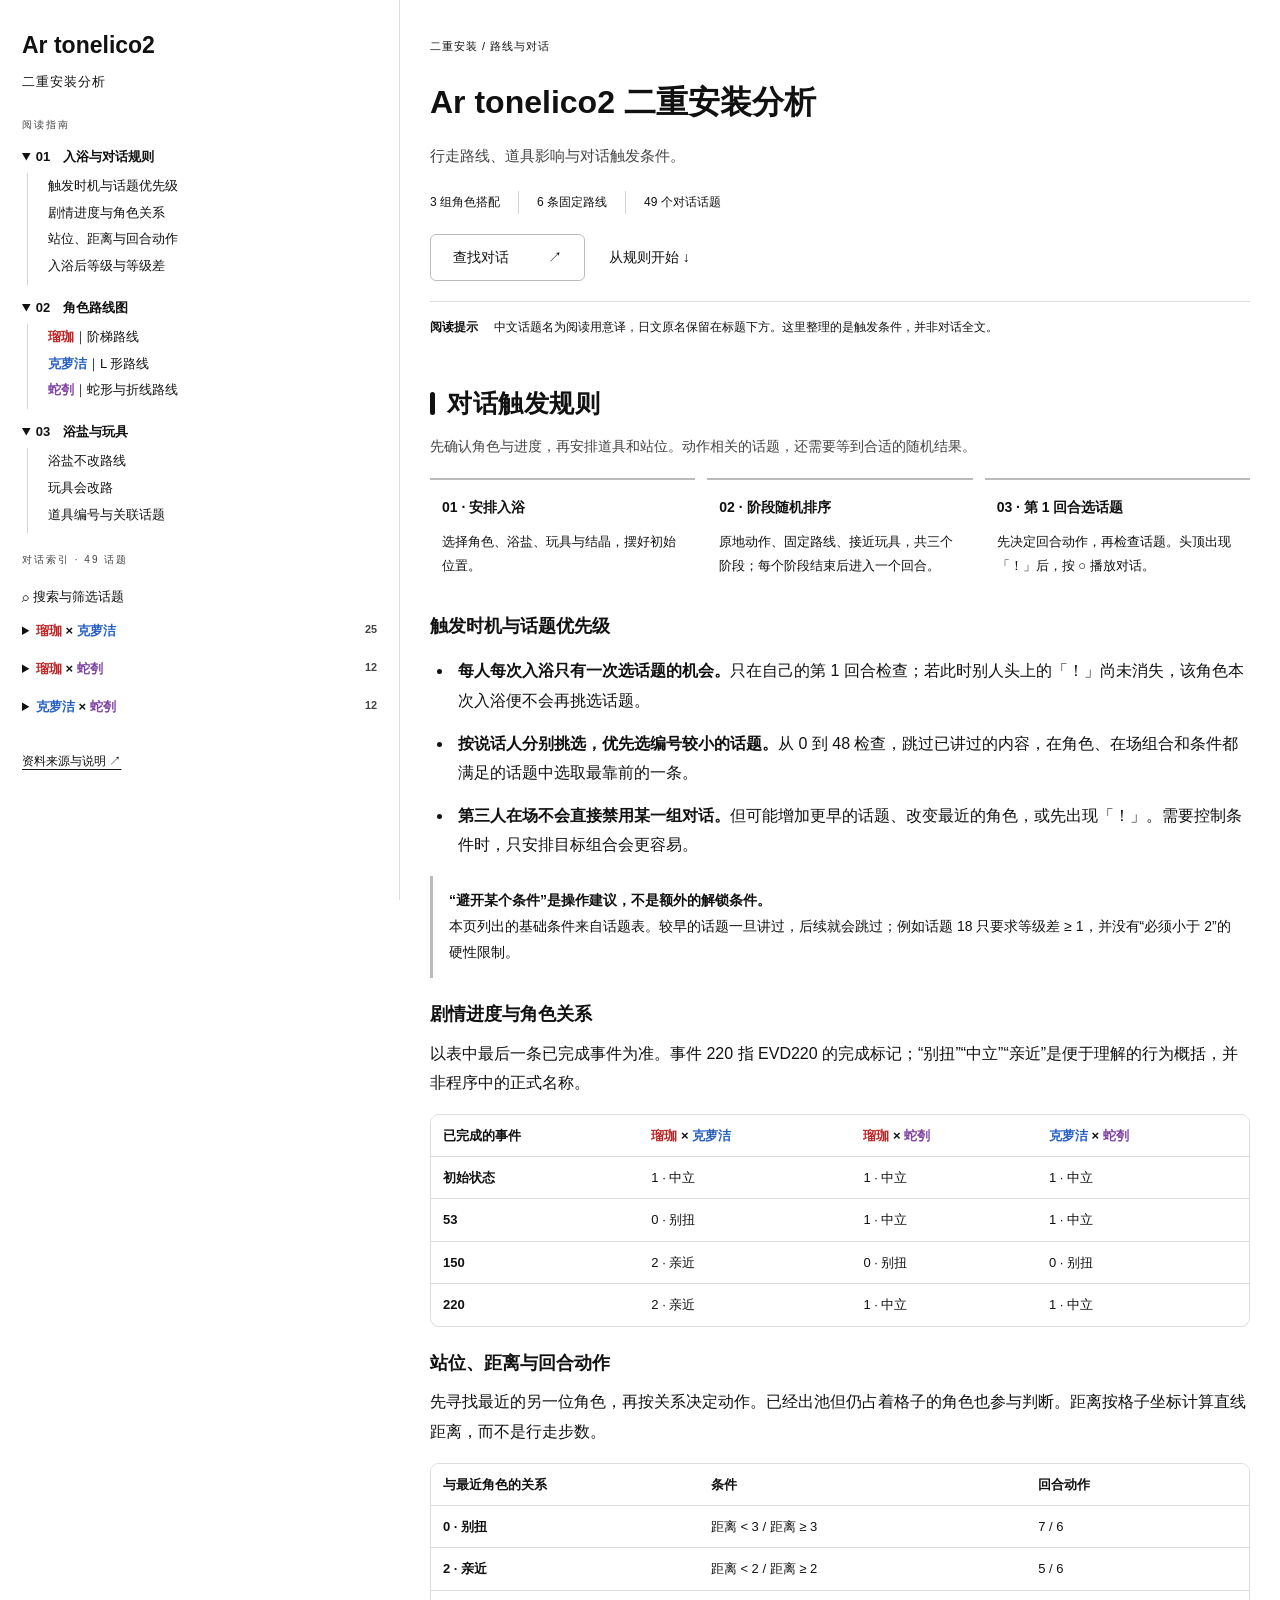
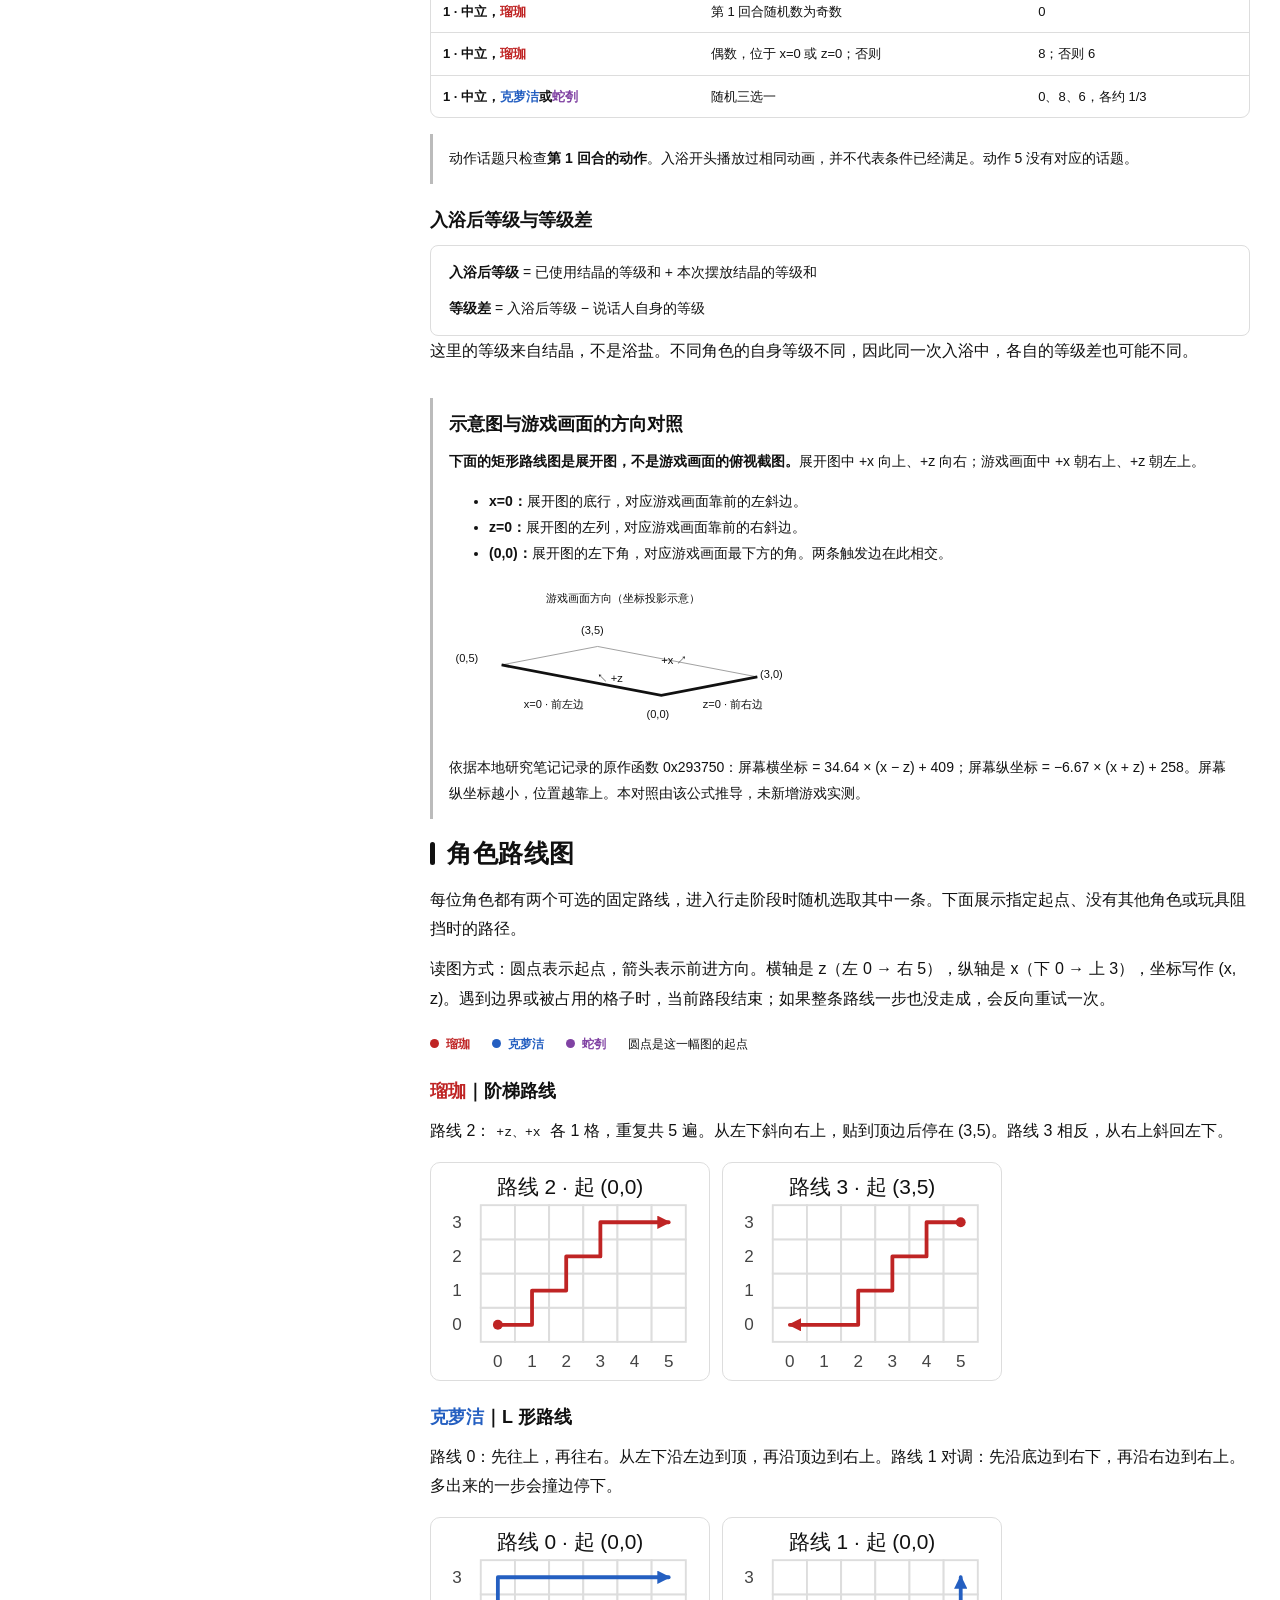
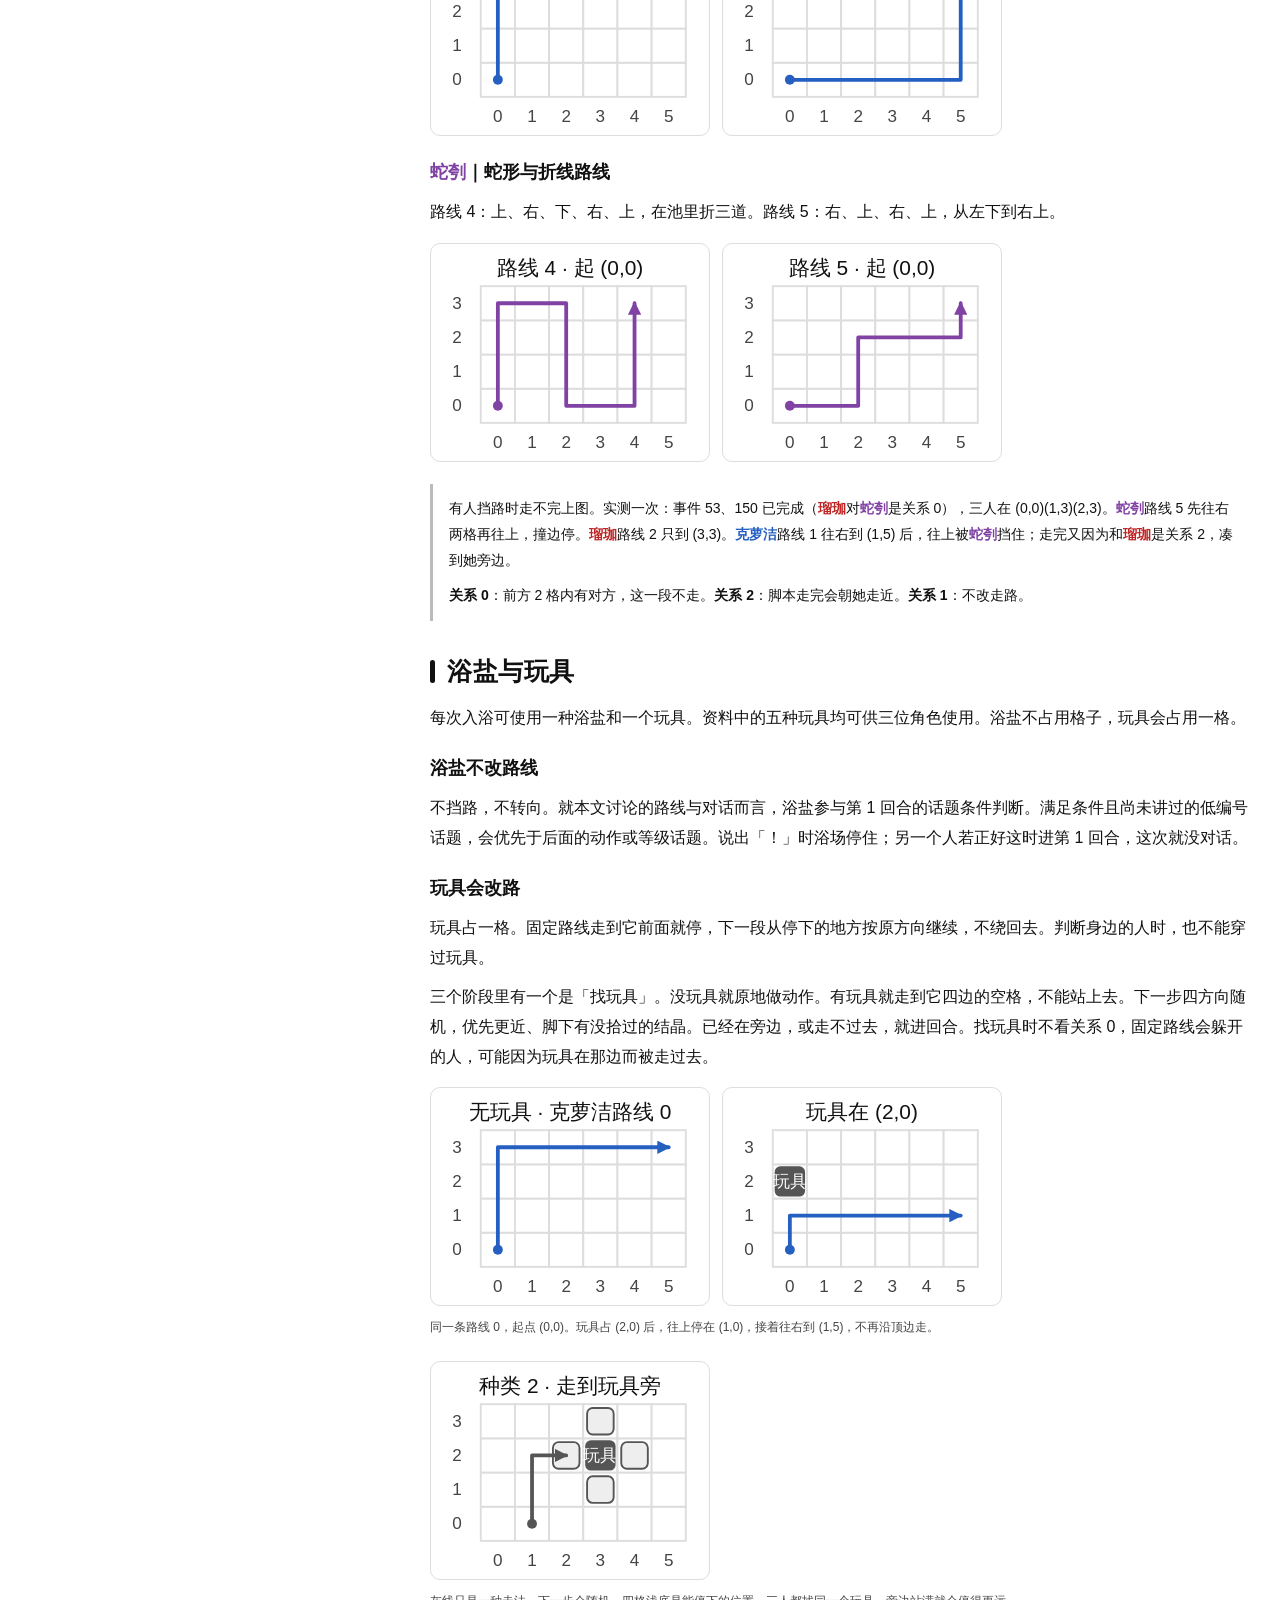
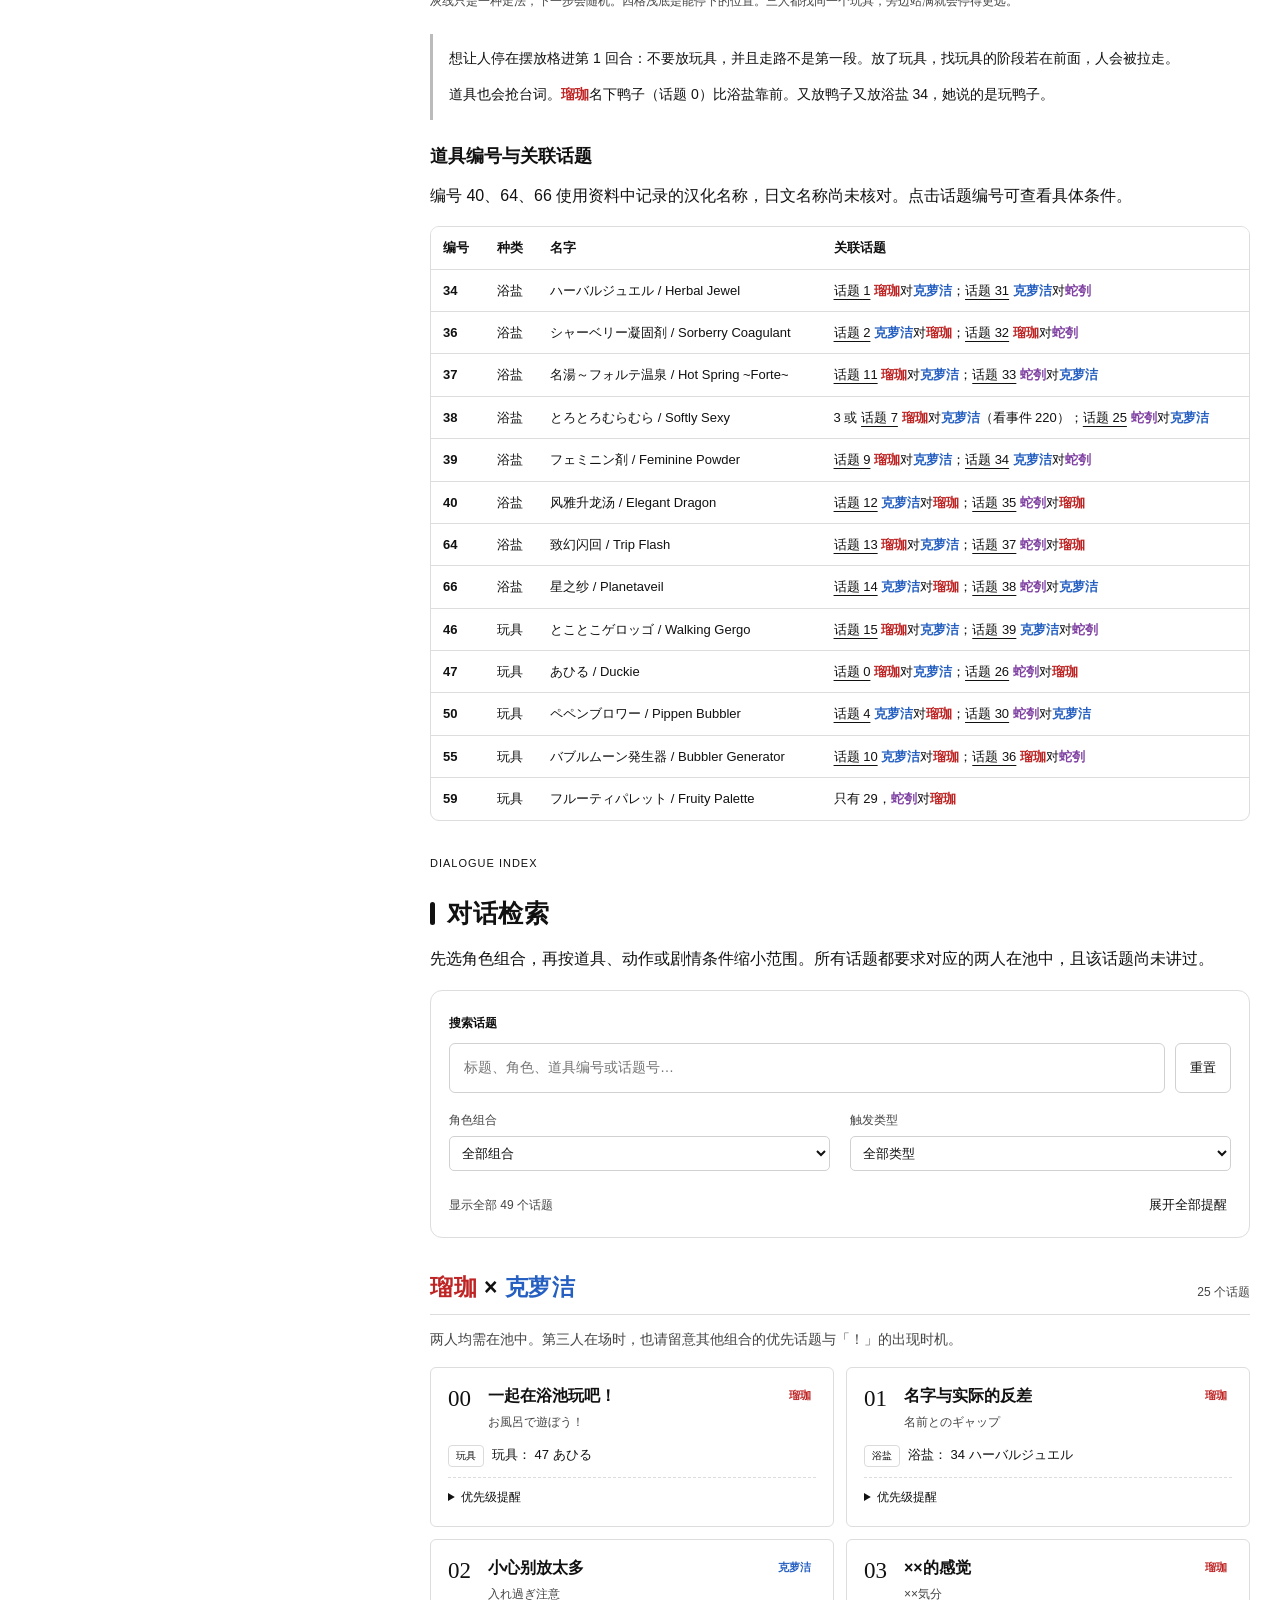
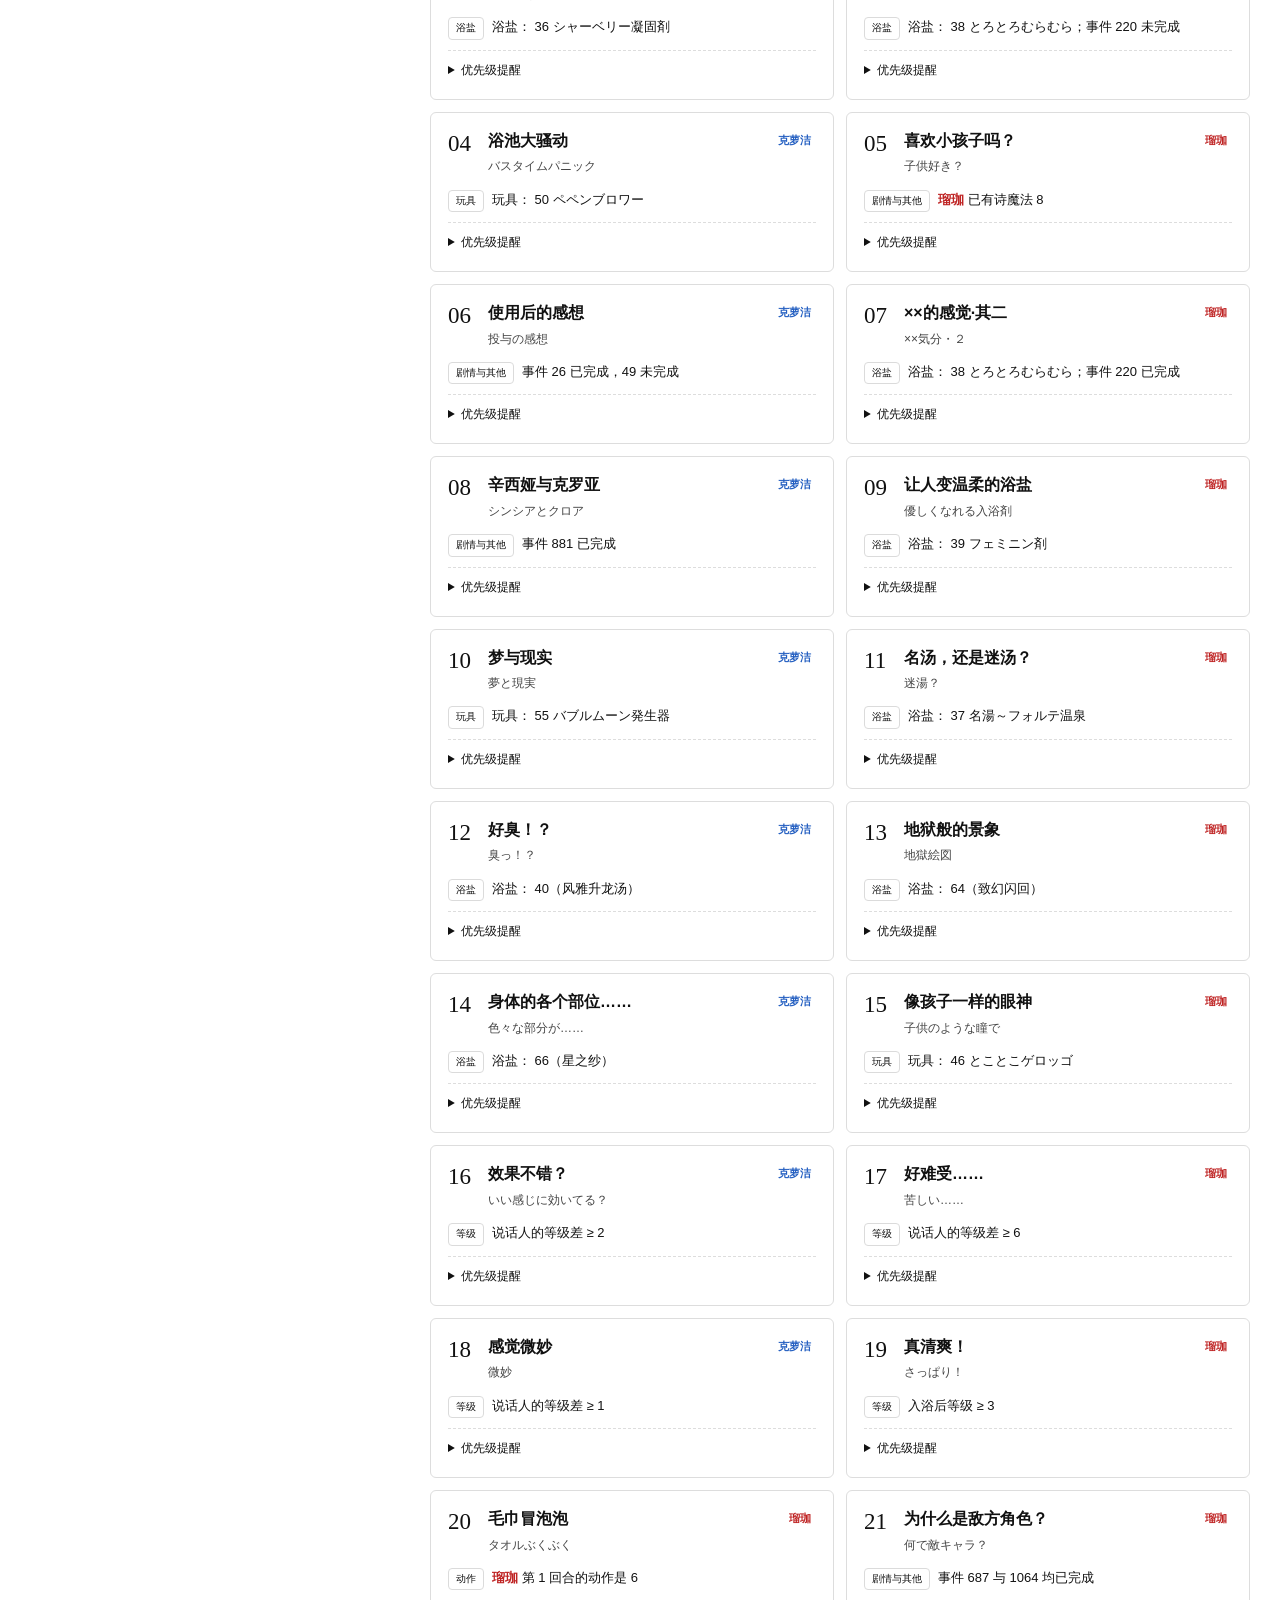
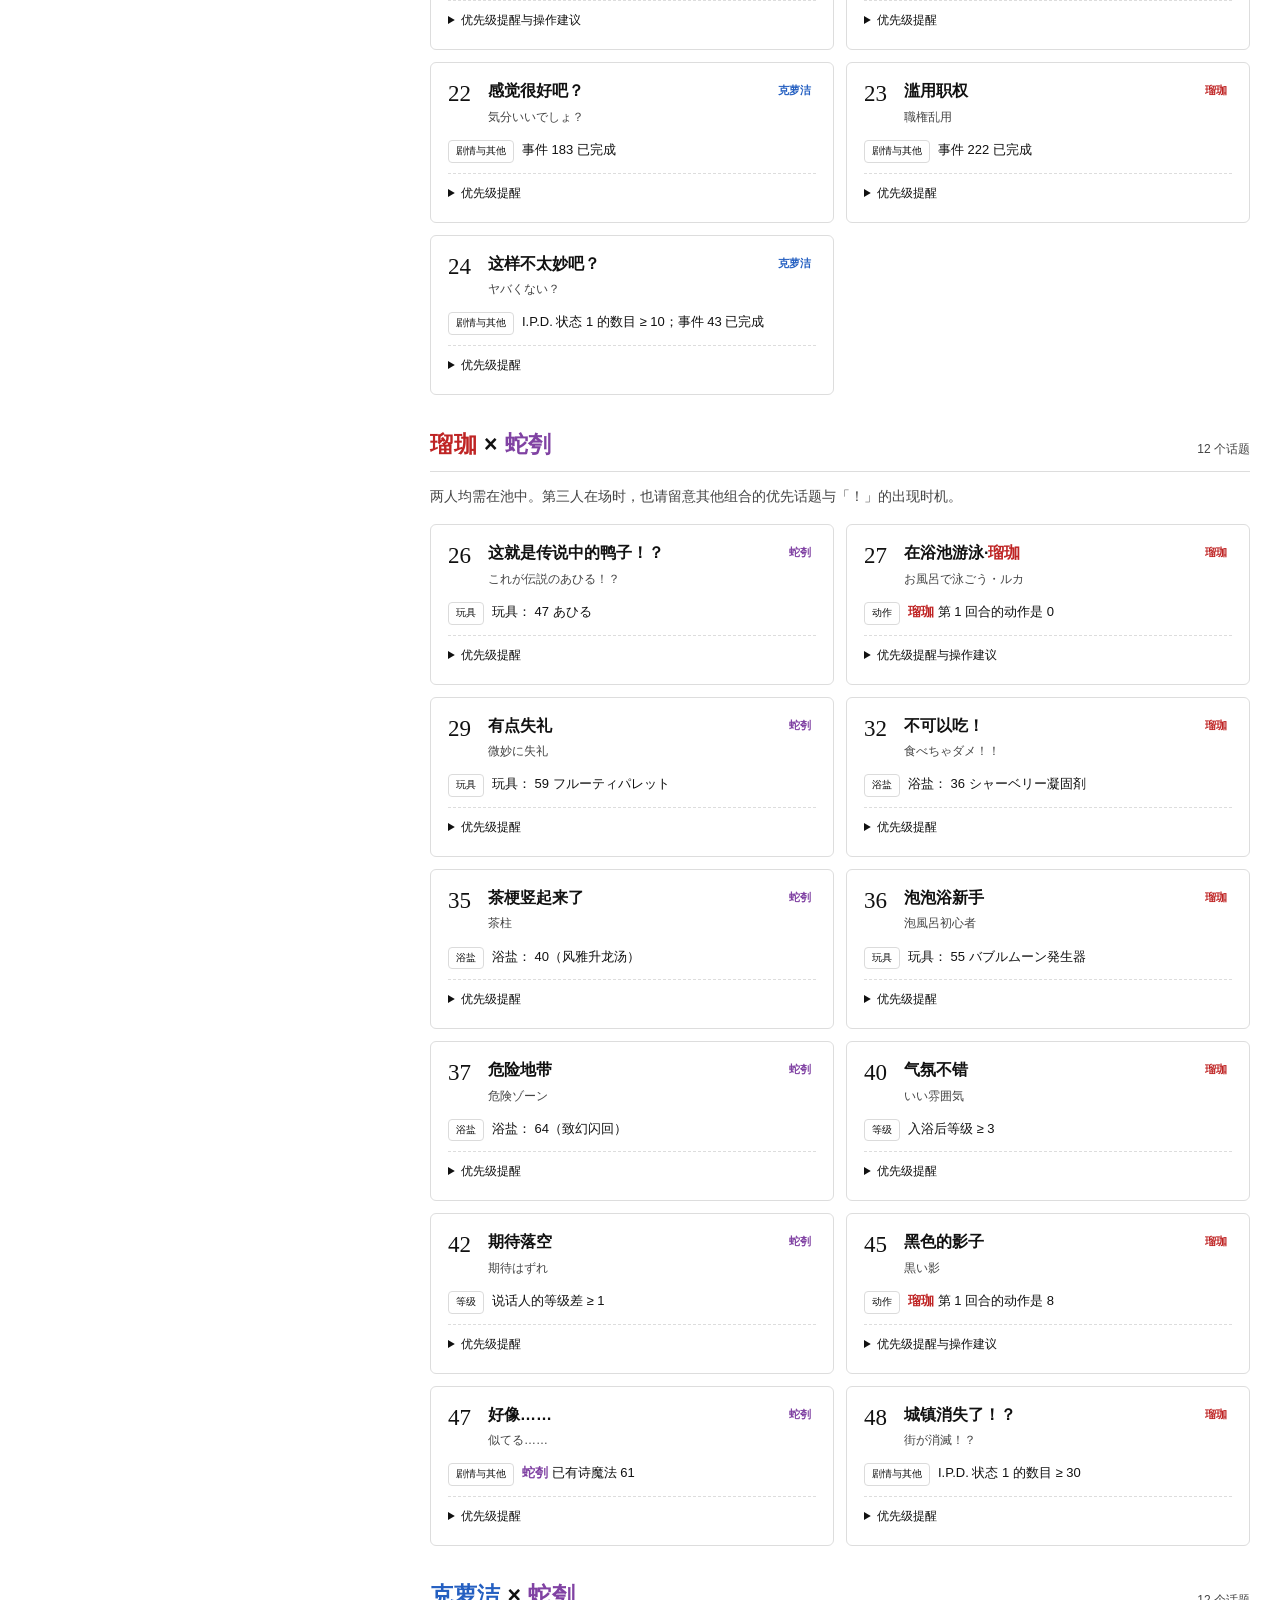
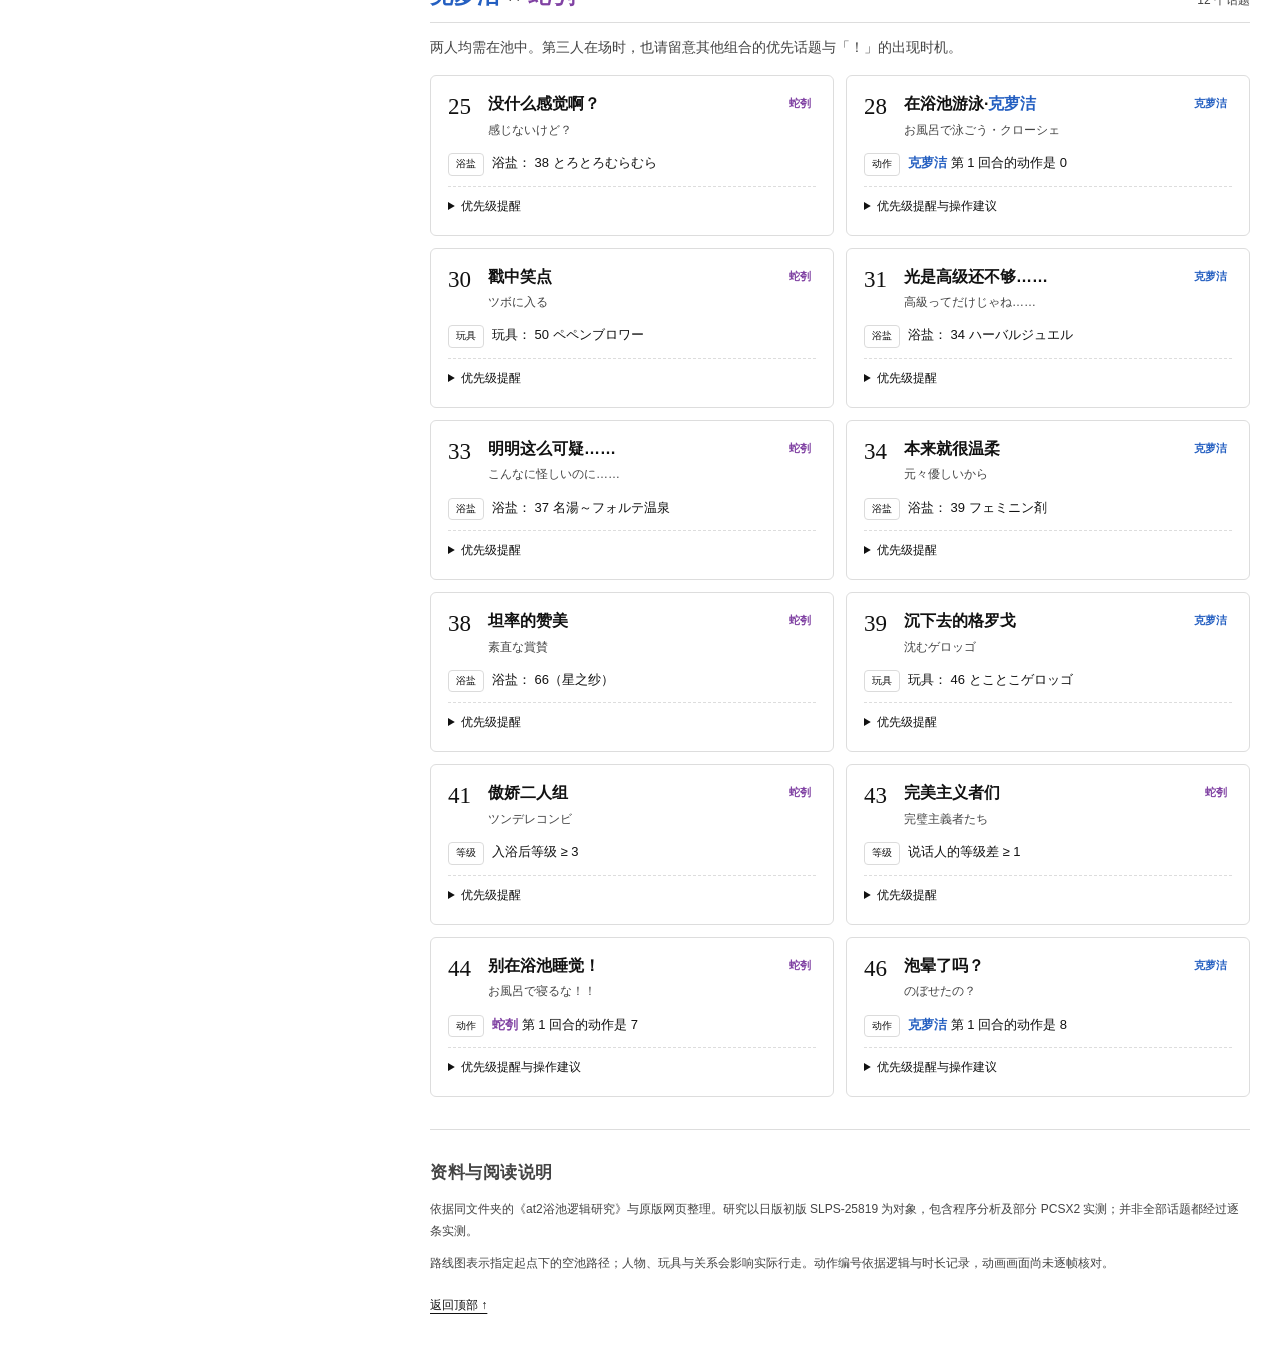
==== Ar tonelico2 二重安装分析.html @ 03e21eb9 "Publish Ar tonelico2 bath analysis with coordinate orientation guide" ====
<!DOCTYPE html><html lang="zh-CN"><head><meta charset="utf-8"><meta name="viewport" content="width=device-width, initial-scale=1"><meta name="description" content="魔塔大陆2浴池路线、道具与49个对话话题的中文检索指南"><title>Ar tonelico2 二重安装分析</title><style>:root{--bg:#f3f3f3;--paper:#fefefe;--ink:#393939;--muted:#737373;--line:#e1e1e1;--ruka:#636363;--cloche:#797979;--jakuri:#6f6f6f;--toy:#737373;--accent:#5e5e5e}*{box-sizing:border-box}html{scroll-behavior:smooth;scroll-padding-top:28px}body{margin:0;background:var(--bg);color:var(--ink);font:16px/1.85 "Microsoft YaHei","PingFang SC",sans-serif}a{color:var(--accent);text-underline-offset:4px}button,input,select{font:inherit}button,a,input,summary,select{-webkit-tap-highlight-color:transparent}button,summary{cursor:pointer}button:focus-visible,a:focus-visible,input:focus-visible,select:focus-visible,summary:focus-visible{outline:3px solid #919191;outline-offset:3px}[hidden]{display:none!important}.layout{max-width:1500px;margin:auto;display:grid;grid-template-columns:280px minmax(0,1fr)}.toc{position:sticky;top:0;height:100vh;overflow:auto;padding:32px 23px;background:#efefef;border-right:1px solid var(--line);font-size:13px;scrollbar-width:thin}.brand{display:flex;align-items:center;gap:12px;text-decoration:none;font-size:22px;letter-spacing:2px;font-weight:bold;margin-bottom:34px}.brand-icon{display:grid;place-items:center;width:45px;height:48px;background:var(--accent);color:white;border-radius:18px 18px 5px 5px;font-family:serif;font-size:28px}.brand small{display:block;font-size:9px;letter-spacing:2px;font-weight:normal}.nav-label{font-size:10px;letter-spacing:2px;color:var(--muted);margin:25px 0 12px}.nav-group{margin-bottom:7px}.nav-group summary{padding:8px 0;font-weight:600;line-height:1.6}.nav-group summary a{text-decoration:none}.nav-group summary small{float:right;color:var(--muted)}.toc ul{list-style:none;padding:0 0 5px 12px;margin:0 0 8px 5px;border-left:1px solid #d3d3d3}.toc li a{display:block;padding:5px 8px;border-radius:5px;color:#666666;text-decoration:none;line-height:1.6}.toc a:hover,.toc a.active{background:#e4e4e4;color:#454545}.toc em{font-style:normal;font-size:11px;color:#939393;margin-right:9px;font-variant-numeric:tabular-nums}.nav-search{display:block;text-decoration:none;padding:7px 0}.source-link{display:block;font-size:12px;margin-top:28px}main{min-width:0;padding:40px 56px 64px;max-width:1140px}header{position:relative;overflow:hidden;padding:34px 0 35px;border-bottom:1px solid var(--line)}.eyebrow{font-size:11px;letter-spacing:3px;color:var(--accent);margin-bottom:22px}h1{font-family:"Songti SC","SimSun",serif;font-size:clamp(34px,3.5vw,51px);line-height:1.45;font-weight:600;letter-spacing:2px;margin:0 0 22px;position:relative;z-index:1}h2{font-size:25px;letter-spacing:.5px;line-height:1.5;margin:0 0 18px}h3{font-size:18px;line-height:1.6;margin:30px 0 12px}p{margin:0 0 14px}.lead{color:var(--muted);line-height:2;font-size:15px}.hero-meta{display:flex;gap:0;margin:26px 0;color:#6b6b6b;font-size:12px}.hero-meta span+span{border-left:1px solid #d3d3d3;margin-left:18px;padding-left:18px}.primary{display:inline-block;padding:10px 22px;border-radius:6px;background:var(--accent);color:white;text-decoration:none;font-size:14px}.primary span{margin-left:35px}.secondary{margin-left:24px;text-decoration:none;font-size:14px}.watermark{position:absolute;right:0;top:58px;font-family:serif;font-size:200px;line-height:1;color:#e6e6e6;transform:rotate(-9deg);pointer-events:none;z-index:0}.intro-note{display:flex;gap:16px;padding:20px 0;color:var(--muted);font-size:12px}.intro-note span{white-space:nowrap;color:var(--accent);font-weight:bold}section{margin:54px 0;scroll-margin-top:25px}section>h2:before{content:"";display:inline-block;width:5px;height:23px;border-radius:3px;background:var(--accent);margin-right:12px;vertical-align:-3px}.section-intro{color:var(--muted);font-size:14px}.flow{display:grid;grid-template-columns:repeat(3,1fr);gap:15px;margin:25px 0}.flow>div{border-top:2px solid #b1b1b1;padding:16px 14px;background:#efefef}.flow b{font-size:14px}.flow p{font-size:13px;color:#6f6f6f;margin:8px 0 0}.note{background:#efefef;border-left:3px solid #a0a0a0;border-radius:0 8px 8px 0;padding:18px 22px;margin:22px 0;font-size:14px}.note p:last-child{margin-bottom:0}.readable-list{padding-left:23px}.readable-list li{padding-left:5px;margin:13px 0}.formula{background:var(--paper);padding:20px 24px;border:1px solid var(--line);border-radius:8px;font-size:14px}.formula p:last-child{margin:0}.table-wrap{overflow-x:auto;border:1px solid var(--line);border-radius:9px;margin:22px 0;background:var(--paper)}table{border-collapse:collapse;width:100%;font-size:13px;line-height:1.8}th,td{padding:13px 16px;border-bottom:1px solid var(--line);text-align:left;vertical-align:top}th{background:#eeeeee;font-weight:600;white-space:nowrap}tr:last-child td{border-bottom:0}td:first-child{font-weight:600}tbody tr:hover{background:#f4f4f4}figure{margin:22px 0 30px}.panels{display:grid;grid-template-columns:repeat(2,minmax(0,1fr));gap:18px}svg.board{width:100%;height:auto;background:var(--paper);padding:15px;border:1px solid var(--line);border-radius:10px}.panels svg:only-child{max-width:390px}figcaption{font-size:12px;color:var(--muted);margin-top:10px}.legend{display:flex;flex-wrap:wrap;gap:12px 22px;font-size:12px;margin:20px 0}.sw{display:inline-block;width:9px;height:9px;border-radius:50%;margin-right:7px}.person{font-weight:bold}.r{color:var(--ruka)}.c{color:var(--cloche)}.j{color:var(--jakuri)}code{background:#ececec;padding:2px 5px;border-radius:4px;font-size:13px}.filters{padding:24px;background:#ececec;border:1px solid #dddddd;border-radius:12px;margin-top:24px}.filters>label{font-size:12px;font-weight:600}.search-row{display:flex;gap:10px;margin:6px 0 16px}input{min-width:0;flex:1;background:var(--paper);border:1px solid #cacaca;padding:11px 14px;border-radius:6px;font-size:14px}button{background:var(--paper);border:1px solid #d2d2d2;border-radius:6px;padding:7px 14px;color:var(--accent);font-size:13px}button:hover{background:#e3e3e3}.select-row{display:flex;gap:20px}.select-row label{font-size:12px;color:var(--muted);flex:1}select{display:block;width:100%;margin-top:5px;border:1px solid #d2d2d2;border-radius:5px;padding:8px;background:var(--paper);color:var(--ink);font-size:13px}.filter-footer{display:flex;align-items:center;justify-content:space-between;margin-top:18px;font-size:12px;color:var(--muted)}.filter-footer button{background:transparent;border:0;padding:4px}.pair-heading{display:flex;align-items:center;justify-content:space-between;border-bottom:1px solid var(--line);margin-bottom:17px}.pair-heading h2{font-size:23px}.pair-heading>span{color:var(--muted);font-size:12px}.topic{padding:24px 26px;margin:16px 0;border:1px solid var(--line);background:var(--paper);border-radius:10px;scroll-margin-top:28px}.topic:target{border-color:#949494;box-shadow:0 0 0 3px #e2e2e2}.topic-top{display:flex;align-items:flex-start;gap:16px}.topic-number{font-family:Georgia,serif;font-size:27px;line-height:1.4;color:#a3a3a3;min-width:34px}.topic h3{font-size:18px;margin:0}.jp{font-size:12px;color:var(--muted);margin:3px 0 0}.speaker{font-size:11px;background:#ededed;color:var(--ruka);padding:3px 10px;border-radius:20px;margin-left:auto;white-space:nowrap}.topic[data-speaker="克萝洁"] .speaker{background:#eeeeee;color:var(--cloche)}.topic[data-speaker="蛇刳"] .speaker{background:#eaeaea;color:var(--jakuri)}.condition{display:flex;align-items:baseline;gap:12px;margin:18px 0 0;font-size:14px}.condition p{margin:0}.tag{display:inline-block;font-size:10px;border:1px solid #dbdbdb;border-radius:4px;padding:1px 7px;color:#6f6f6f;white-space:nowrap}.topic details{border-top:1px dashed var(--line);margin-top:18px;padding-top:12px;font-size:13px;color:var(--muted)}.topic summary{font-size:12px;color:#646464;min-height:25px}.topic details p{margin:12px 0 0}.prior-links{line-height:2.3}.prior-links a{display:inline-block;margin-right:5px;min-width:27px;text-align:center;border-radius:4px;background:#efefef;text-decoration:none}footer{border-top:1px solid var(--line);padding-top:30px;color:var(--muted);font-size:12px}footer h2{font-size:17px}footer a{display:inline-block;margin:10px 20px 0 0}.mobile-bar{display:none}.skip{position:fixed;left:10px;top:-100px;background:white;padding:10px;z-index:20}.skip:focus{top:10px}#empty{padding:25px;background:var(--paper)}@media(min-width:1550px){main{padding-left:70px;padding-right:70px}}@media(max-width:1050px){.layout{grid-template-columns:240px minmax(0,1fr)}main{padding:26px 30px}.toc{padding:25px 16px}.flow{gap:9px}.flow>div{padding:13px 10px}.watermark{opacity:.6}}@media(max-width:760px){html{scroll-padding-top:76px}.layout{display:block}.mobile-bar{position:sticky;top:0;z-index:12;display:flex;align-items:center;justify-content:space-between;padding:11px 20px;background:#efefef;border-bottom:1px solid var(--line);font-size:14px}.toc{display:none;position:fixed;top:61px;left:0;width:min(340px,90vw);height:calc(100dvh - 61px);z-index:11;box-shadow:12px 0 40px #39393925}.toc.open{display:block}main{padding:16px 22px 40px}header{padding:26px 0 30px}h1{font-size:34px}.eyebrow{font-size:9px;letter-spacing:2px}.watermark{font-size:160px;top:90px;right:-15px;opacity:.5}.lead{font-size:13px;position:relative;z-index:1}.hero-meta{font-size:10px;position:relative;z-index:1}.hero-meta span+span{margin-left:10px;padding-left:10px}.intro-note{font-size:11px;gap:10px}.flow{grid-template-columns:1fr}.flow>div{padding:15px 17px}.flow p{margin-top:4px}.panels{gap:12px;grid-template-columns:1fr}svg.board{max-width:460px}.topic{padding:20px 17px}.topic-top{gap:10px;flex-wrap:wrap}.topic-number{font-size:23px;min-width:28px}.topic-top>div{flex:1;min-width:155px}.topic h3{font-size:16px}.speaker{font-size:10px}.condition{align-items:flex-start;font-size:13px;gap:8px}.select-row{gap:10px}.filters{padding:18px 14px}.filter-footer{font-size:11px}.pair-heading h2{font-size:20px}h2{font-size:23px}body{font-size:14px}th,td{padding:11px;min-width:95px}section{scroll-margin-top:78px}.topic{scroll-margin-top:78px}.secondary{margin-left:15px}.primary{padding:10px 16px}}@media(prefers-reduced-motion:reduce){html{scroll-behavior:auto}}@media print{.toc,.mobile-bar,.filters,.primary,.secondary,.skip{display:none}.layout{display:block}main{max-width:none;padding:0}.topic,figure{break-inside:avoid}body{background:white;color:black}.watermark{display:none}}

/* Neutral document theme */
:root{--bg:#f6f6f6;--paper:#ffffff;--ink:#333333;--muted:#707070;--line:#e1e1e1;--accent:#5b5b5b;--toy:#727272}
.toc,.mobile-bar{background:#f1f1f1}.brand{font-size:23px;letter-spacing:0}.brand small{font-size:13px;letter-spacing:1px;margin-top:3px}.toc a:hover,.toc a.active{background:#e5e5e5;color:#4b4b4b}.toc li a{color:#606060}.toc ul{border-color:#d4d4d4}.toc em{color:#858585}
header{padding:18px 0 25px}h1{font-family:"Microsoft YaHei","PingFang SC",sans-serif;font-size:32px;font-weight:650;letter-spacing:0;line-height:1.5;margin-bottom:15px}.eyebrow{letter-spacing:1px}.hero-meta{color:#707070;margin:20px 0}.hero-meta span+span{border-color:#d4d4d4}
.flow>div{background:#f1f1f1;border-color:#b7b7b7}.flow p{color:#707070}.note{background:#f2f2f2;border-color:#a3a3a3}.filters{background:#f1f1f1;border-color:#dddddd}th{background:#efefef}tbody tr:hover{background:#f6f6f6}.formula{background:#ffffff}input,select,button{border-color:#d1d1d1}button:hover{background:#e7e7e7}.topic-number{color:#999999}.tag{border-color:#dbdbdb;color:#6c6c6c}.topic summary{color:#6a6a6a}.prior-links a,code{background:#f1f1f1}.topic:target{border-color:#999999;box-shadow:0 0 0 3px #e9e9e9}svg.board{background:#ffffff}.primary{position:relative}.intro-note{color:#707070}@media(max-width:760px){h1{font-size:27px}.mobile-bar{font-size:12px}}

/* White background, black text; color identifies characters only. */
:root{--bg:#fff;--paper:#fff;--ink:#111;--muted:#444;--line:#ddd;--accent:#111;--toy:#555;--ruka:#bf2424;--cloche:#245fc1;--jakuri:#8042a3}
body,.toc,.mobile-bar,.flow>div,.note,.filters,th,.formula,.topic,.table-wrap,svg.board,input,select,button,.primary,.speaker,.topic[data-speaker] .speaker,code,.prior-links a{background:#fff}
body,a,.toc li a,.toc a:hover,.toc a.active,.flow p,.hero-meta,.intro-note,.topic summary,.tag,button,input,select,.primary,.topic-number{color:#111}
.primary{border:1px solid #bbb}.toc a:hover,.toc a.active,button:hover,tbody tr:hover{background:#f3f3f3}.note,.flow>div{border-color:#bbb}.topic:target{border-color:#777;box-shadow:0 0 0 2px #eee}
.person.r,.topic[data-speaker="瑠珈"] .speaker{color:var(--ruka)}.person.c,.topic[data-speaker="克萝洁"] .speaker{color:var(--cloche)}.person.j,.topic[data-speaker="蛇刳"] .speaker{color:var(--jakuri)}
/* Compact desktop layout; smaller windows keep readable columns. */
.layout{max-width:2200px;margin:0 auto;grid-template-columns:clamp(240px,20vw,400px) minmax(0,1fr)}
.toc{width:100%;padding:24px 22px;font-size:13px}.brand{margin-bottom:22px}.nav-label{margin:18px 0 8px}.nav-group summary{padding:5px 0}.toc li a{padding:3px 8px}
main{max-width:none;padding:24px 30px 48px;min-width:0}header{padding:12px 0 20px}section{margin:32px 0}h2{margin-bottom:12px}h3{margin:22px 0 10px}p{margin-bottom:10px}.intro-note{padding:14px 0}.flow{margin:18px 0;gap:12px}.flow>div{padding:12px}.note{padding:12px 16px;margin:16px 0}.formula{padding:14px 18px}.filters{padding:16px 18px;margin-top:16px;max-width:1000px}
.panels{display:flex;flex-wrap:wrap;gap:14px;align-items:flex-start}svg.board,.panels svg:only-child{width:min(500px,calc((100% - 14px)/2));max-width:500px;padding:10px}.panels svg:only-child{width:min(500px,100%)}figure{margin:16px 0 22px}
.pair-section{display:grid;grid-template-columns:repeat(2,minmax(0,1fr));gap:12px;align-items:start}.pair-heading,.pair-section>.section-intro{grid-column:1/-1}.pair-heading{margin:0}.pair-heading h2{margin-bottom:10px}.pair-section>.section-intro{margin:0 0 2px}
.topic{margin:0;padding:15px 17px;min-width:0;border-radius:6px}.topic-top{gap:10px}.topic-top>div{min-width:0;flex:1}.topic h3{font-size:16px;margin:0}.topic-number{font-size:23px;min-width:30px}.speaker{padding:2px 5px}.jp{margin-top:2px}.condition{gap:8px;margin-top:10px;font-size:13px}.topic details{margin-top:10px;padding-top:8px}.topic details p{margin-top:8px}.prior-links{line-height:2}.table-wrap{margin:16px 0}th,td{padding:9px 12px}
@media(min-width:1900px){.pair-section{grid-template-columns:repeat(3,minmax(0,1fr))}}
@media(max-width:1100px){.layout{grid-template-columns:240px minmax(0,1fr)}main{padding:20px}.pair-section{grid-template-columns:1fr}}
@media(max-width:760px){.layout{display:block}.toc{width:min(320px,90vw);padding:20px}.pair-section{grid-template-columns:1fr}main{padding:16px 18px 36px}svg.board,.panels svg:only-child{width:100%;max-width:500px}.topic{padding:14px}.topic-top{flex-wrap:nowrap}.topic-top>div{min-width:0}.speaker{white-space:nowrap}.filters{padding:14px}.flow{grid-template-columns:1fr}section{margin:26px 0}}
@media print{.layout{display:block}.pair-section{display:block}.topic{margin-bottom:12px}}
/* Small route diagrams at every viewport size. */
.panels{gap:12px}
.panels svg.board,.panels svg.board:only-child{flex:0 1 280px;width:280px;max-width:100%;padding:8px}
/* Desktop sidebar is exactly 400 CSS pixels, anchored to the window edge. */
@media(min-width:1101px){.layout{max-width:none;margin:0;grid-template-columns:400px minmax(0,1fr)}.toc{width:400px;min-width:400px;max-width:400px}}
</style></head><body><a class="skip" href="#main">跳到正文</a><div class="mobile-bar"><b>Ar tonelico2 · 二重安装分析</b><button id="menu-toggle" aria-controls="navigation" aria-expanded="false">目录 ☰</button></div><div class="layout"><aside class="toc" id="navigation" aria-label="页面目录"><a class="brand" href="#top"><span>Ar tonelico2<small>二重安装分析</small></span></a><div class="nav-label">阅读指南</div><details class="nav-group" open><summary><a href="#rules">01　入浴与对话规则</a></summary><ul><li><a href="#rules-priority">触发时机与话题优先级</a></li><li><a href="#rules-relations">剧情进度与角色关系</a></li><li><a href="#rules-actions">站位、距离与回合动作</a></li><li><a href="#rules-levels">入浴后等级与等级差</a></li></ul></details><details class="nav-group" open><summary><a href="#routes">02　角色路线图</a></summary><ul><li><a href="#routes-1"><span class="person r">瑠珈</span>｜阶梯路线</a></li><li><a href="#routes-2"><span class="person c">克萝洁</span>｜L 形路线</a></li><li><a href="#routes-3"><span class="person j">蛇刳</span>｜蛇形与折线路线</a></li></ul></details><details class="nav-group" open><summary><a href="#items">03　浴盐与玩具</a></summary><ul><li><a href="#items-1">浴盐不改路线</a></li><li><a href="#items-2">玩具会改路</a></li><li><a href="#items-3">道具编号与关联话题</a></li></ul></details><div class="nav-label">对话索引 · 49 话题</div><a class="nav-search" href="#dialogues">⌕ 搜索与筛选话题</a><details class="nav-group"><summary><span class="person r">瑠珈</span> × <span class="person c">克萝洁</span><small>25</small></summary><ul><li><a href="#pair-lc">查看整组</a></li><li><a href="#topic-0"><em>00</em>一起在浴池玩吧！</a></li><li><a href="#topic-1"><em>01</em>名字与实际的反差</a></li><li><a href="#topic-2"><em>02</em>小心别放太多</a></li><li><a href="#topic-3"><em>03</em>××的感觉</a></li><li><a href="#topic-4"><em>04</em>浴池大骚动</a></li><li><a href="#topic-5"><em>05</em>喜欢小孩子吗？</a></li><li><a href="#topic-6"><em>06</em>使用后的感想</a></li><li><a href="#topic-7"><em>07</em>××的感觉·其二</a></li><li><a href="#topic-8"><em>08</em>辛西娅与克罗亚</a></li><li><a href="#topic-9"><em>09</em>让人变温柔的浴盐</a></li><li><a href="#topic-10"><em>10</em>梦与现实</a></li><li><a href="#topic-11"><em>11</em>名汤，还是迷汤？</a></li><li><a href="#topic-12"><em>12</em>好臭！？</a></li><li><a href="#topic-13"><em>13</em>地狱般的景象</a></li><li><a href="#topic-14"><em>14</em>身体的各个部位……</a></li><li><a href="#topic-15"><em>15</em>像孩子一样的眼神</a></li><li><a href="#topic-16"><em>16</em>效果不错？</a></li><li><a href="#topic-17"><em>17</em>好难受……</a></li><li><a href="#topic-18"><em>18</em>感觉微妙</a></li><li><a href="#topic-19"><em>19</em>真清爽！</a></li><li><a href="#topic-20"><em>20</em>毛巾冒泡泡</a></li><li><a href="#topic-21"><em>21</em>为什么是敌方角色？</a></li><li><a href="#topic-22"><em>22</em>感觉很好吧？</a></li><li><a href="#topic-23"><em>23</em>滥用职权</a></li><li><a href="#topic-24"><em>24</em>这样不太妙吧？</a></li></ul></details><details class="nav-group"><summary><span class="person r">瑠珈</span> × <span class="person j">蛇刳</span><small>12</small></summary><ul><li><a href="#pair-lj">查看整组</a></li><li><a href="#topic-26"><em>26</em>这就是传说中的鸭子！？</a></li><li><a href="#topic-27"><em>27</em>在浴池游泳·<span class="person r">瑠珈</span></a></li><li><a href="#topic-29"><em>29</em>有点失礼</a></li><li><a href="#topic-32"><em>32</em>不可以吃！</a></li><li><a href="#topic-35"><em>35</em>茶梗竖起来了</a></li><li><a href="#topic-36"><em>36</em>泡泡浴新手</a></li><li><a href="#topic-37"><em>37</em>危险地带</a></li><li><a href="#topic-40"><em>40</em>气氛不错</a></li><li><a href="#topic-42"><em>42</em>期待落空</a></li><li><a href="#topic-45"><em>45</em>黑色的影子</a></li><li><a href="#topic-47"><em>47</em>好像……</a></li><li><a href="#topic-48"><em>48</em>城镇消失了！？</a></li></ul></details><details class="nav-group"><summary><span class="person c">克萝洁</span> × <span class="person j">蛇刳</span><small>12</small></summary><ul><li><a href="#pair-cj">查看整组</a></li><li><a href="#topic-25"><em>25</em>没什么感觉啊？</a></li><li><a href="#topic-28"><em>28</em>在浴池游泳·<span class="person c">克萝洁</span></a></li><li><a href="#topic-30"><em>30</em>戳中笑点</a></li><li><a href="#topic-31"><em>31</em>光是高级还不够……</a></li><li><a href="#topic-33"><em>33</em>明明这么可疑……</a></li><li><a href="#topic-34"><em>34</em>本来就很温柔</a></li><li><a href="#topic-38"><em>38</em>坦率的赞美</a></li><li><a href="#topic-39"><em>39</em>沉下去的格罗戈</a></li><li><a href="#topic-41"><em>41</em>傲娇二人组</a></li><li><a href="#topic-43"><em>43</em>完美主义者们</a></li><li><a href="#topic-44"><em>44</em>别在浴池睡觉！</a></li><li><a href="#topic-46"><em>46</em>泡晕了吗？</a></li></ul></details><a class="source-link" href="#sources">资料来源与说明 ↗</a></aside><main id="main"><header id="top"><div class="eyebrow">二重安装 / 路线与对话</div><h1>Ar tonelico2 二重安装分析</h1><p class="lead">行走路线、道具影响与对话触发条件。</p><div class="hero-meta"><span>3 组角色搭配</span><span>6 条固定路线</span><span>49 个对话话题</span></div><a class="primary" href="#dialogues">查找对话 <span>↗</span></a><a class="secondary" href="#rules">从规则开始 ↓</a></header><div class="intro-note"><span>阅读提示</span>中文话题名为阅读用意译，日文原名保留在标题下方。这里整理的是触发条件，并非对话全文。</div><section id="rules"><h2>对话触发规则</h2>
<p class="section-intro">先确认角色与进度，再安排道具和站位。动作相关的话题，还需要等到合适的随机结果。</p>
<div class="flow"><div><b>01 · 安排入浴</b><p>选择角色、浴盐、玩具与结晶，摆好初始位置。</p></div><div><b>02 · 阶段随机排序</b><p>原地动作、固定路线、接近玩具，共三个阶段；每个阶段结束后进入一个回合。</p></div><div><b>03 · 第 1 回合选话题</b><p>先决定回合动作，再检查话题。头顶出现「！」后，按 ○ 播放对话。</p></div></div>
<h3 id="rules-priority">触发时机与话题优先级</h3>
<ul class="readable-list"><li><b>每人每次入浴只有一次选话题的机会。</b>只在自己的第 1 回合检查；若此时别人头上的「！」尚未消失，该角色本次入浴便不会再挑选话题。</li><li><b>按说话人分别挑选，优先选编号较小的话题。</b>从 0 到 48 检查，跳过已讲过的内容，在角色、在场组合和条件都满足的话题中选取最靠前的一条。</li><li><b>第三人在场不会直接禁用某一组对话。</b>但可能增加更早的话题、改变最近的角色，或先出现「！」。需要控制条件时，只安排目标组合会更容易。</li></ul>
<div class="note"><b>“避开某个条件”是操作建议，不是额外的解锁条件。</b><p>本页列出的基础条件来自话题表。较早的话题一旦讲过，后续就会跳过；例如话题 18 只要求等级差 ≥ 1，并没有“必须小于 2”的硬性限制。</p></div>
<h3 id="rules-relations">剧情进度与角色关系</h3><p>以表中最后一条已完成事件为准。事件 220 指 EVD220 的完成标记；“别扭”“中立”“亲近”是便于理解的行为概括，并非程序中的正式名称。</p>
<table><thead><tr><th>已完成的事件</th><th><span class="person r">瑠珈</span> × <span class="person c">克萝洁</span></th><th><span class="person r">瑠珈</span> × <span class="person j">蛇刳</span></th><th><span class="person c">克萝洁</span> × <span class="person j">蛇刳</span></th></tr></thead><tbody><tr><td>初始状态</td><td>1 · 中立</td><td>1 · 中立</td><td>1 · 中立</td></tr><tr><td>53</td><td>0 · 别扭</td><td>1 · 中立</td><td>1 · 中立</td></tr><tr><td>150</td><td>2 · 亲近</td><td>0 · 别扭</td><td>0 · 别扭</td></tr><tr><td>220</td><td>2 · 亲近</td><td>1 · 中立</td><td>1 · 中立</td></tr></tbody></table>
<h3 id="rules-actions">站位、距离与回合动作</h3><p>先寻找最近的另一位角色，再按关系决定动作。已经出池但仍占着格子的角色也参与判断。距离按格子坐标计算直线距离，而不是行走步数。</p>
<table><thead><tr><th>与最近角色的关系</th><th>条件</th><th>回合动作</th></tr></thead><tbody><tr><td>0 · 别扭</td><td>距离 &lt; 3 / 距离 ≥ 3</td><td>7 / 6</td></tr><tr><td>2 · 亲近</td><td>距离 &lt; 2 / 距离 ≥ 2</td><td>5 / 6</td></tr><tr><td>1 · 中立，<span class="person r">瑠珈</span></td><td>第 1 回合随机数为奇数</td><td>0</td></tr><tr><td>1 · 中立，<span class="person r">瑠珈</span></td><td>偶数，位于 x=0 或 z=0；否则</td><td>8；否则 6</td></tr><tr><td>1 · 中立，<span class="person c">克萝洁</span>或<span class="person j">蛇刳</span></td><td>随机三选一</td><td>0、8、6，各约 1/3</td></tr></tbody></table>
<p class="note">动作话题只检查<b>第 1 回合的动作</b>。入浴开头播放过相同动画，并不代表条件已经满足。动作 5 没有对应的话题。</p>
<h3 id="rules-levels">入浴后等级与等级差</h3><div class="formula"><p><b>入浴后等级</b> = 已使用结晶的等级和 + 本次摆放结晶的等级和</p><p><b>等级差</b> = 入浴后等级 − 说话人自身的等级</p></div><p>这里的等级来自结晶，不是浴盐。不同角色的自身等级不同，因此同一次入浴中，各自的等级差也可能不同。</p></section><section id="routes"><div class="note" id="coordinate-reference"><h3 style="margin-top:0">示意图与游戏画面的方向对照</h3><p><b>下面的矩形路线图是展开图，不是游戏画面的俯视截图。</b>展开图中 +x 向上、+z 向右；游戏画面中 +x 朝右上、+z 朝左上。</p><ul><li><b>x=0：</b>展开图的底行，对应游戏画面靠前的左斜边。</li><li><b>z=0：</b>展开图的左列，对应游戏画面靠前的右斜边。</li><li><b>(0,0)：</b>展开图的左下角，对应游戏画面最下方的角。两条触发边在此相交。</li></ul><svg viewBox="0 0 390 180" role="img" aria-label="游戏画面坐标方向：原点在最下方，x增大向右上，z增大向左上" style="width:360px;max-width:100%;height:auto"><path d="M230 125 L334 105 L161 72 L57 92 Z" fill="white" stroke="#999"/><path d="M57 92 L230 125 L334 105" fill="none" stroke="#111" stroke-width="3"/><g fill="#111" font-size="12" font-family="sans-serif"><text x="214" y="150">(0,0)</text><text x="337" y="106">(3,0)</text><text x="7" y="89">(0,5)</text><text x="143" y="59">(3,5)</text><text x="81" y="139">x=0 · 前左边</text><text x="275" y="139">z=0 · 前右边</text><text x="230" y="91">+x ↗</text><text x="160" y="110">↖ +z</text><text x="105" y="24">游戏画面方向（坐标投影示意）</text></g></svg><p>依据本地研究笔记记录的原作函数 0x293750：屏幕横坐标 = 34.64 × (x − z) + 409；屏幕纵坐标 = −6.67 × (x + z) + 258。屏幕纵坐标越小，位置越靠上。本对照由该公式推导，未新增游戏实测。</p></div>
  <h2>角色路线图</h2>
  <p>每位角色都有两个可选的固定路线，进入行走阶段时随机选取其中一条。下面展示指定起点、没有其他角色或玩具阻挡时的路径。</p>
  <p>读图方式：圆点表示起点，箭头表示前进方向。横轴是 z（左 0 → 右 5），纵轴是 x（下 0 → 上 3），坐标写作 (x, z)。遇到边界或被占用的格子时，当前路段结束；如果整条路线一步也没走成，会反向重试一次。</p>
  <div class="legend">
    <span><i class="sw" style="background:var(--ruka)"></i><span class="person r">瑠珈</span></span>
    <span><i class="sw" style="background:var(--cloche)"></i><span class="person c">克萝洁</span></span>
    <span><i class="sw" style="background:var(--jakuri)"></i><span class="person j">蛇刳</span></span>
    <span>圆点是这一幅图的起点</span>
  </div>

  <h3 id="routes-1"><span class="person r"><span class="person r">瑠珈</span></span>｜阶梯路线</h3>
  <p>路线 2：<code>+z、+x</code> 各 1 格，重复共 5 遍。从左下斜向右上，贴到顶边后停在 (3,5)。路线 3 相反，从右上斜回左下。</p>
  <figure class="board" data-aria="瑠珈的两条楼梯路线">
    <script type="application/json">
    {"panels":[
      {"caption":"路线 2 · 起 (0,0)","color":"#bf2424","cells":[[0,0],[0,1],[1,1],[1,2],[2,2],[2,3],[3,3],[3,4],[3,5]]},
      {"caption":"路线 3 · 起 (3,5)","color":"#bf2424","cells":[[3,5],[3,4],[2,4],[2,3],[1,3],[1,2],[0,2],[0,1],[0,0]]}
    ]}
    </script>
  </figure>

  <h3 id="routes-2"><span class="person c"><span class="person c">克萝洁</span></span>｜L 形路线</h3>
  <p>路线 0：先往上，再往右。从左下沿左边到顶，再沿顶边到右上。路线 1 对调：先沿底边到右下，再沿右边到右上。多出来的一步会撞边停下。</p>
  <figure class="board" data-aria="克萝洁的两条贴边路线">
    <script type="application/json">
    {"panels":[
      {"caption":"路线 0 · 起 (0,0)","color":"#245fc1","cells":[[0,0],[1,0],[2,0],[3,0],[3,1],[3,2],[3,3],[3,4],[3,5]]},
      {"caption":"路线 1 · 起 (0,0)","color":"#245fc1","cells":[[0,0],[0,1],[0,2],[0,3],[0,4],[0,5],[1,5],[2,5],[3,5]]}
    ]}
    </script>
  </figure>

  <h3 id="routes-3"><span class="person j"><span class="person j">蛇刳</span></span>｜蛇形与折线路线</h3>
  <p>路线 4：上、右、下、右、上，在池里折三道。路线 5：右、上、右、上，从左下到右上。</p>
  <figure class="board" data-aria="蛇刳的蛇形路线和折钩路线">
    <script type="application/json">
    {"panels":[
      {"caption":"路线 4 · 起 (0,0)","color":"#8042a3","cells":[[0,0],[1,0],[2,0],[3,0],[3,1],[3,2],[2,2],[1,2],[0,2],[0,3],[0,4],[1,4],[2,4],[3,4]]},
      {"caption":"路线 5 · 起 (0,0)","color":"#8042a3","cells":[[0,0],[0,1],[0,2],[1,2],[2,2],[2,3],[2,4],[2,5],[3,5]]}
    ]}
    </script>
  </figure>

  <div class="note">
    <p>有人挡路时走不完上图。实测一次：事件 53、150 已完成（<span class="person r">瑠珈</span>对<span class="person j">蛇刳</span>是关系 0），三人在 (0,0)(1,3)(2,3)。<span class="person j">蛇刳</span>路线 5 先往右两格再往上，撞边停。<span class="person r">瑠珈</span>路线 2 只到 (3,3)。<span class="person c">克萝洁</span>路线 1 往右到 (1,5) 后，往上被<span class="person j">蛇刳</span>挡住；走完又因为和<span class="person r">瑠珈</span>是关系 2，凑到她旁边。</p>
    <p><b>关系 0</b>：前方 2 格内有对方，这一段不走。<b>关系 2</b>：脚本走完会朝她走近。<b>关系 1</b>：不改走路。</p>
  </div>
</section><section id="items">
  <h2>浴盐与玩具</h2>
  <p>每次入浴可使用一种浴盐和一个玩具。资料中的五种玩具均可供三位角色使用。浴盐不占用格子，玩具会占用一格。</p>
  <h3 id="items-1">浴盐不改路线</h3>
  <p>不挡路，不转向。就本文讨论的路线与对话而言，浴盐参与第 1 回合的话题条件判断。满足条件且尚未讲过的低编号话题，会优先于后面的动作或等级话题。说出「！」时浴场停住；另一个人若正好这时进第 1 回合，这次就没对话。</p>
  <h3 id="items-2">玩具会改路</h3>
  <p>玩具占一格。固定路线走到它前面就停，下一段从停下的地方按原方向继续，不绕回去。判断身边的人时，也不能穿过玩具。</p>
  <p>三个阶段里有一个是「找玩具」。没玩具就原地做动作。有玩具就走到它四边的空格，不能站上去。下一步四方向随机，优先更近、脚下有没拾过的结晶。已经在旁边，或走不过去，就进回合。找玩具时不看关系 0，固定路线会躲开的人，可能因为玩具在那边而被走过去。</p>

  <figure class="board" data-aria="玩具位于 (2,0) 时，克萝洁路线 0 提前转向右方">
    <script type="application/json">
    {"panels":[
      {"caption":"无玩具 · 克萝洁路线 0","color":"#245fc1","cells":[[0,0],[1,0],[2,0],[3,0],[3,1],[3,2],[3,3],[3,4],[3,5]]},
      {"caption":"玩具在 (2,0)","color":"#245fc1","cells":[[0,0],[1,0],[1,1],[1,2],[1,3],[1,4],[1,5]],"blocks":[{"x":2,"z":0,"label":"玩具"}]}
    ]}
    </script>
    <figcaption>同一条路线 0，起点 (0,0)。玩具占 (2,0) 后，往上停在 (1,0)，接着往右到 (1,5)，不再沿顶边走。</figcaption>
  </figure>

  <figure class="board" data-aria="走向玩具时，终点是玩具四周的空格">
    <script type="application/json">
    {"panels":[
      {"caption":"种类 2 · 走到玩具旁","color":"#555555","cells":[[0,1],[1,1],[2,1],[2,2]],"blocks":[{"x":2,"z":3,"label":"玩具"}],"goals":[[1,3],[3,3],[2,2],[2,4]]}
    ]}
    </script>
    <figcaption>灰线只是一种走法，下一步会随机。四格浅底是能停下的位置。三人都找同一个玩具，旁边站满就会停得更远。</figcaption>
  </figure>

  <div class="note">
    <p>想让人停在摆放格进第 1 回合：不要放玩具，并且走路不是第一段。放了玩具，找玩具的阶段若在前面，人会被拉走。</p>
    <p>道具也会抢台词。<span class="person r">瑠珈</span>名下鸭子（话题 0）比浴盐靠前。又放鸭子又放浴盐 34，她说的是玩鸭子。</p>
  </div>

  <h3 id="items-3">道具编号与关联话题</h3>
  <p>编号 40、64、66 使用资料中记录的汉化名称，日文名称尚未核对。点击话题编号可查看具体条件。</p>
  <table>
    <thead><tr><th>编号</th><th>种类</th><th>名字</th><th>关联话题</th></tr></thead>
    <tbody>
      <tr><td>34</td><td>浴盐</td><td>ハーバルジュエル / Herbal Jewel</td><td>1 <span class="person r">瑠珈</span>对<span class="person c">克萝洁</span>；31 <span class="person c">克萝洁</span>对<span class="person j">蛇刳</span></td></tr>
      <tr><td>36</td><td>浴盐</td><td>シャーベリー凝固剤 / Sorberry Coagulant</td><td>2 <span class="person c">克萝洁</span>对<span class="person r">瑠珈</span>；32 <span class="person r">瑠珈</span>对<span class="person j">蛇刳</span></td></tr>
      <tr><td>37</td><td>浴盐</td><td>名湯～フォルテ温泉 / Hot Spring ~Forte~</td><td>11 <span class="person r">瑠珈</span>对<span class="person c">克萝洁</span>；33 <span class="person j">蛇刳</span>对<span class="person c">克萝洁</span></td></tr>
      <tr><td>38</td><td>浴盐</td><td>とろとろむらむら / Softly Sexy</td><td>3 或 7 <span class="person r">瑠珈</span>对<span class="person c">克萝洁</span>（看事件 220）；25 <span class="person j">蛇刳</span>对<span class="person c">克萝洁</span></td></tr>
      <tr><td>39</td><td>浴盐</td><td>フェミニン剤 / Feminine Powder</td><td>9 <span class="person r">瑠珈</span>对<span class="person c">克萝洁</span>；34 <span class="person c">克萝洁</span>对<span class="person j">蛇刳</span></td></tr>
      <tr><td>40</td><td>浴盐</td><td>风雅升龙汤 / Elegant Dragon</td><td>12 <span class="person c">克萝洁</span>对<span class="person r">瑠珈</span>；35 <span class="person j">蛇刳</span>对<span class="person r">瑠珈</span></td></tr>
      <tr><td>64</td><td>浴盐</td><td>致幻闪回 / Trip Flash</td><td>13 <span class="person r">瑠珈</span>对<span class="person c">克萝洁</span>；37 <span class="person j">蛇刳</span>对<span class="person r">瑠珈</span></td></tr>
      <tr><td>66</td><td>浴盐</td><td>星之纱 / Planetaveil</td><td>14 <span class="person c">克萝洁</span>对<span class="person r">瑠珈</span>；38 <span class="person j">蛇刳</span>对<span class="person c">克萝洁</span></td></tr>
      <tr><td>46</td><td>玩具</td><td>とことこゲロッゴ / Walking Gergo</td><td>15 <span class="person r">瑠珈</span>对<span class="person c">克萝洁</span>；39 <span class="person c">克萝洁</span>对<span class="person j">蛇刳</span></td></tr>
      <tr><td>47</td><td>玩具</td><td>あひる / Duckie</td><td>0 <span class="person r">瑠珈</span>对<span class="person c">克萝洁</span>；26 <span class="person j">蛇刳</span>对<span class="person r">瑠珈</span></td></tr>
      <tr><td>50</td><td>玩具</td><td>ペペンブロワー / Pippen Bubbler</td><td>4 <span class="person c">克萝洁</span>对<span class="person r">瑠珈</span>；30 <span class="person j">蛇刳</span>对<span class="person c">克萝洁</span></td></tr>
      <tr><td>55</td><td>玩具</td><td>バブルムーン発生器 / Bubbler Generator</td><td>10 <span class="person c">克萝洁</span>对<span class="person r">瑠珈</span>；36 <span class="person r">瑠珈</span>对<span class="person j">蛇刳</span></td></tr>
      <tr><td>59</td><td>玩具</td><td>フルーティパレット / Fruity Palette</td><td>只有 29，<span class="person j">蛇刳</span>对<span class="person r">瑠珈</span></td></tr>
    </tbody>
  </table>
</section><section id="dialogues"><div class="eyebrow">DIALOGUE INDEX</div><h2>对话检索</h2><p>先选角色组合，再按道具、动作或剧情条件缩小范围。所有话题都要求对应的两人在池中，且该话题尚未讲过。</p><div class="filters"><label for="search">搜索话题</label><div class="search-row"><input id="search" type="search" placeholder="标题、角色、道具编号或话题号…"><button id="reset" type="button">重置</button></div><div class="select-row"><label>角色组合<select id="pair-filter"><option value="">全部组合</option><option value="lc"><span class="person r">瑠珈</span> × <span class="person c">克萝洁</span></option><option value="lj"><span class="person r">瑠珈</span> × <span class="person j">蛇刳</span></option><option value="cj"><span class="person c">克萝洁</span> × <span class="person j">蛇刳</span></option></select></label><label>触发类型<select id="type-filter"><option value="">全部类型</option><option>浴盐</option><option>玩具</option><option>动作</option><option>等级</option><option>剧情与其他</option></select></label></div><div class="filter-footer"><span id="results" role="status" aria-live="polite">显示全部 49 个话题</span><button id="expand" type="button" aria-expanded="false">展开全部提醒</button></div></div><p id="empty" hidden>没有找到匹配的话题。试试其他关键词，或重置筛选。</p></section><section id="pair-lc" class="pair-section"><div class="pair-heading"><h2><span class="person r">瑠珈</span> × <span class="person c">克萝洁</span></h2><span>25 个话题</span></div><p class="section-intro">两人均需在池中。第三人在场时，也请留意其他组合的优先话题与「！」的出现时机。</p><article class="topic" id="topic-0" data-category="玩具" data-pair="lc" data-speaker="瑠珈"><div class="topic-top"><span class="topic-number">00</span><div><h3>一起在浴池玩吧！</h3><p class="jp" lang="ja">お風呂で遊ぼう！</p></div><span class="speaker"><span class="person r">瑠珈</span></span></div><div class="condition"><span class="tag">玩具</span><p>玩具： 47 あひる</p></div><details><summary>优先级提醒</summary><p>这是该角色编号最小的话题。满足基础条件后，仍需在第 1 回合成功进入话题检查。</p></details></article><article class="topic" id="topic-1" data-category="浴盐" data-pair="lc" data-speaker="瑠珈"><div class="topic-top"><span class="topic-number">01</span><div><h3>名字与实际的反差</h3><p class="jp" lang="ja">名前とのギャップ</p></div><span class="speaker"><span class="person r">瑠珈</span></span></div><div class="condition"><span class="tag">浴盐</span><p>浴盐： 34 ハーバルジュエル</p></div><details><summary>优先级提醒</summary><p>同一说话人更小编号的未读话题若也满足条件，会优先出现。已讲过的话题会跳过。</p><p class="prior-links">较早的话题：<a href="#topic-0">00</a></p></details></article><article class="topic" id="topic-2" data-category="浴盐" data-pair="lc" data-speaker="克萝洁"><div class="topic-top"><span class="topic-number">02</span><div><h3>小心别放太多</h3><p class="jp" lang="ja">入れ過ぎ注意</p></div><span class="speaker"><span class="person c">克萝洁</span></span></div><div class="condition"><span class="tag">浴盐</span><p>浴盐： 36 シャーベリー凝固剤</p></div><details><summary>优先级提醒</summary><p>这是该角色编号最小的话题。满足基础条件后，仍需在第 1 回合成功进入话题检查。</p></details></article><article class="topic" id="topic-3" data-category="浴盐" data-pair="lc" data-speaker="瑠珈"><div class="topic-top"><span class="topic-number">03</span><div><h3>××的感觉</h3><p class="jp" lang="ja">××気分</p></div><span class="speaker"><span class="person r">瑠珈</span></span></div><div class="condition"><span class="tag">浴盐</span><p>浴盐： 38 とろとろむらむら；事件 220 未完成</p></div><details><summary>优先级提醒</summary><p>同一说话人更小编号的未读话题若也满足条件，会优先出现。已讲过的话题会跳过。</p><p class="prior-links">较早的话题：<a href="#topic-0">00</a> <a href="#topic-1">01</a></p></details></article><article class="topic" id="topic-4" data-category="玩具" data-pair="lc" data-speaker="克萝洁"><div class="topic-top"><span class="topic-number">04</span><div><h3>浴池大骚动</h3><p class="jp" lang="ja">バスタイムパニック</p></div><span class="speaker"><span class="person c">克萝洁</span></span></div><div class="condition"><span class="tag">玩具</span><p>玩具： 50 ペペンブロワー</p></div><details><summary>优先级提醒</summary><p>同一说话人更小编号的未读话题若也满足条件，会优先出现。已讲过的话题会跳过。</p><p class="prior-links">较早的话题：<a href="#topic-2">02</a></p></details></article><article class="topic" id="topic-5" data-category="剧情与其他" data-pair="lc" data-speaker="瑠珈"><div class="topic-top"><span class="topic-number">05</span><div><h3>喜欢小孩子吗？</h3><p class="jp" lang="ja">子供好き？</p></div><span class="speaker"><span class="person r">瑠珈</span></span></div><div class="condition"><span class="tag">剧情与其他</span><p><span class="person r">瑠珈</span> 已有诗魔法 8</p></div><details><summary>优先级提醒</summary><p>同一说话人更小编号的未读话题若也满足条件，会优先出现。已讲过的话题会跳过。</p><p class="prior-links">较早的话题：<a href="#topic-0">00</a> <a href="#topic-1">01</a> <a href="#topic-3">03</a></p></details></article><article class="topic" id="topic-6" data-category="剧情与其他" data-pair="lc" data-speaker="克萝洁"><div class="topic-top"><span class="topic-number">06</span><div><h3>使用后的感想</h3><p class="jp" lang="ja">投与の感想</p></div><span class="speaker"><span class="person c">克萝洁</span></span></div><div class="condition"><span class="tag">剧情与其他</span><p>事件 26 已完成，49 未完成</p></div><details><summary>优先级提醒</summary><p>同一说话人更小编号的未读话题若也满足条件，会优先出现。已讲过的话题会跳过。</p><p class="prior-links">较早的话题：<a href="#topic-2">02</a> <a href="#topic-4">04</a></p></details></article><article class="topic" id="topic-7" data-category="浴盐" data-pair="lc" data-speaker="瑠珈"><div class="topic-top"><span class="topic-number">07</span><div><h3>××的感觉·其二</h3><p class="jp" lang="ja">××気分・２</p></div><span class="speaker"><span class="person r">瑠珈</span></span></div><div class="condition"><span class="tag">浴盐</span><p>浴盐： 38 とろとろむらむら；事件 220 已完成</p></div><details><summary>优先级提醒</summary><p>同一说话人更小编号的未读话题若也满足条件，会优先出现。已讲过的话题会跳过。</p><p class="prior-links">较早的话题：<a href="#topic-0">00</a> <a href="#topic-1">01</a> <a href="#topic-3">03</a> <a href="#topic-5">05</a></p></details></article><article class="topic" id="topic-8" data-category="剧情与其他" data-pair="lc" data-speaker="克萝洁"><div class="topic-top"><span class="topic-number">08</span><div><h3>辛西娅与克罗亚</h3><p class="jp" lang="ja">シンシアとクロア</p></div><span class="speaker"><span class="person c">克萝洁</span></span></div><div class="condition"><span class="tag">剧情与其他</span><p>事件 881 已完成</p></div><details><summary>优先级提醒</summary><p>同一说话人更小编号的未读话题若也满足条件，会优先出现。已讲过的话题会跳过。</p><p class="prior-links">较早的话题：<a href="#topic-2">02</a> <a href="#topic-4">04</a> <a href="#topic-6">06</a></p></details></article><article class="topic" id="topic-9" data-category="浴盐" data-pair="lc" data-speaker="瑠珈"><div class="topic-top"><span class="topic-number">09</span><div><h3>让人变温柔的浴盐</h3><p class="jp" lang="ja">優しくなれる入浴剤</p></div><span class="speaker"><span class="person r">瑠珈</span></span></div><div class="condition"><span class="tag">浴盐</span><p>浴盐： 39 フェミニン剤</p></div><details><summary>优先级提醒</summary><p>同一说话人更小编号的未读话题若也满足条件，会优先出现。已讲过的话题会跳过。</p><p class="prior-links">较早的话题：<a href="#topic-0">00</a> <a href="#topic-1">01</a> <a href="#topic-3">03</a> <a href="#topic-5">05</a> <a href="#topic-7">07</a></p></details></article><article class="topic" id="topic-10" data-category="玩具" data-pair="lc" data-speaker="克萝洁"><div class="topic-top"><span class="topic-number">10</span><div><h3>梦与现实</h3><p class="jp" lang="ja">夢と現実</p></div><span class="speaker"><span class="person c">克萝洁</span></span></div><div class="condition"><span class="tag">玩具</span><p>玩具： 55 バブルムーン発生器</p></div><details><summary>优先级提醒</summary><p>同一说话人更小编号的未读话题若也满足条件，会优先出现。已讲过的话题会跳过。</p><p class="prior-links">较早的话题：<a href="#topic-2">02</a> <a href="#topic-4">04</a> <a href="#topic-6">06</a> <a href="#topic-8">08</a></p></details></article><article class="topic" id="topic-11" data-category="浴盐" data-pair="lc" data-speaker="瑠珈"><div class="topic-top"><span class="topic-number">11</span><div><h3>名汤，还是迷汤？</h3><p class="jp" lang="ja">迷湯？</p></div><span class="speaker"><span class="person r">瑠珈</span></span></div><div class="condition"><span class="tag">浴盐</span><p>浴盐： 37 名湯～フォルテ温泉</p></div><details><summary>优先级提醒</summary><p>同一说话人更小编号的未读话题若也满足条件，会优先出现。已讲过的话题会跳过。</p><p class="prior-links">较早的话题：<a href="#topic-0">00</a> <a href="#topic-1">01</a> <a href="#topic-3">03</a> <a href="#topic-5">05</a> <a href="#topic-7">07</a> <a href="#topic-9">09</a></p></details></article><article class="topic" id="topic-12" data-category="浴盐" data-pair="lc" data-speaker="克萝洁"><div class="topic-top"><span class="topic-number">12</span><div><h3>好臭！？</h3><p class="jp" lang="ja">臭っ！？</p></div><span class="speaker"><span class="person c">克萝洁</span></span></div><div class="condition"><span class="tag">浴盐</span><p>浴盐： 40（风雅升龙汤）</p></div><details><summary>优先级提醒</summary><p>同一说话人更小编号的未读话题若也满足条件，会优先出现。已讲过的话题会跳过。</p><p class="prior-links">较早的话题：<a href="#topic-2">02</a> <a href="#topic-4">04</a> <a href="#topic-6">06</a> <a href="#topic-8">08</a> <a href="#topic-10">10</a></p></details></article><article class="topic" id="topic-13" data-category="浴盐" data-pair="lc" data-speaker="瑠珈"><div class="topic-top"><span class="topic-number">13</span><div><h3>地狱般的景象</h3><p class="jp" lang="ja">地獄絵図</p></div><span class="speaker"><span class="person r">瑠珈</span></span></div><div class="condition"><span class="tag">浴盐</span><p>浴盐： 64（致幻闪回）</p></div><details><summary>优先级提醒</summary><p>同一说话人更小编号的未读话题若也满足条件，会优先出现。已讲过的话题会跳过。</p><p class="prior-links">较早的话题：<a href="#topic-0">00</a> <a href="#topic-1">01</a> <a href="#topic-3">03</a> <a href="#topic-5">05</a> <a href="#topic-7">07</a> <a href="#topic-9">09</a> <a href="#topic-11">11</a></p></details></article><article class="topic" id="topic-14" data-category="浴盐" data-pair="lc" data-speaker="克萝洁"><div class="topic-top"><span class="topic-number">14</span><div><h3>身体的各个部位……</h3><p class="jp" lang="ja">色々な部分が……</p></div><span class="speaker"><span class="person c">克萝洁</span></span></div><div class="condition"><span class="tag">浴盐</span><p>浴盐： 66（星之纱）</p></div><details><summary>优先级提醒</summary><p>同一说话人更小编号的未读话题若也满足条件，会优先出现。已讲过的话题会跳过。</p><p class="prior-links">较早的话题：<a href="#topic-2">02</a> <a href="#topic-4">04</a> <a href="#topic-6">06</a> <a href="#topic-8">08</a> <a href="#topic-10">10</a> <a href="#topic-12">12</a></p></details></article><article class="topic" id="topic-15" data-category="玩具" data-pair="lc" data-speaker="瑠珈"><div class="topic-top"><span class="topic-number">15</span><div><h3>像孩子一样的眼神</h3><p class="jp" lang="ja">子供のような瞳で</p></div><span class="speaker"><span class="person r">瑠珈</span></span></div><div class="condition"><span class="tag">玩具</span><p>玩具： 46 とことこゲロッゴ</p></div><details><summary>优先级提醒</summary><p>同一说话人更小编号的未读话题若也满足条件，会优先出现。已讲过的话题会跳过。</p><p class="prior-links">较早的话题：<a href="#topic-0">00</a> <a href="#topic-1">01</a> <a href="#topic-3">03</a> <a href="#topic-5">05</a> <a href="#topic-7">07</a> <a href="#topic-9">09</a> <a href="#topic-11">11</a> <a href="#topic-13">13</a></p></details></article><article class="topic" id="topic-16" data-category="等级" data-pair="lc" data-speaker="克萝洁"><div class="topic-top"><span class="topic-number">16</span><div><h3>效果不错？</h3><p class="jp" lang="ja">いい感じに効いてる？</p></div><span class="speaker"><span class="person c">克萝洁</span></span></div><div class="condition"><span class="tag">等级</span><p>说话人的等级差 ≥ 2</p></div><details><summary>优先级提醒</summary><p>同一说话人更小编号的未读话题若也满足条件，会优先出现。已讲过的话题会跳过。</p><p class="prior-links">较早的话题：<a href="#topic-2">02</a> <a href="#topic-4">04</a> <a href="#topic-6">06</a> <a href="#topic-8">08</a> <a href="#topic-10">10</a> <a href="#topic-12">12</a> <a href="#topic-14">14</a></p></details></article><article class="topic" id="topic-17" data-category="等级" data-pair="lc" data-speaker="瑠珈"><div class="topic-top"><span class="topic-number">17</span><div><h3>好难受……</h3><p class="jp" lang="ja">苦しい……</p></div><span class="speaker"><span class="person r">瑠珈</span></span></div><div class="condition"><span class="tag">等级</span><p>说话人的等级差 ≥ 6</p></div><details><summary>优先级提醒</summary><p>同一说话人更小编号的未读话题若也满足条件，会优先出现。已讲过的话题会跳过。</p><p class="prior-links">较早的话题：<a href="#topic-0">00</a> <a href="#topic-1">01</a> <a href="#topic-3">03</a> <a href="#topic-5">05</a> <a href="#topic-7">07</a> <a href="#topic-9">09</a> <a href="#topic-11">11</a> <a href="#topic-13">13</a> <a href="#topic-15">15</a></p></details></article><article class="topic" id="topic-18" data-category="等级" data-pair="lc" data-speaker="克萝洁"><div class="topic-top"><span class="topic-number">18</span><div><h3>感觉微妙</h3><p class="jp" lang="ja">微妙</p></div><span class="speaker"><span class="person c">克萝洁</span></span></div><div class="condition"><span class="tag">等级</span><p>说话人的等级差 ≥ 1</p></div><details><summary>优先级提醒</summary><p>同一说话人更小编号的未读话题若也满足条件，会优先出现。已讲过的话题会跳过。</p><p class="prior-links">较早的话题：<a href="#topic-2">02</a> <a href="#topic-4">04</a> <a href="#topic-6">06</a> <a href="#topic-8">08</a> <a href="#topic-10">10</a> <a href="#topic-12">12</a> <a href="#topic-14">14</a> <a href="#topic-16">16</a></p><p>更早的等级话题如果尚未讲过，可能先被选中；这不会改变本条的基础等级条件。</p></details></article><article class="topic" id="topic-19" data-category="等级" data-pair="lc" data-speaker="瑠珈"><div class="topic-top"><span class="topic-number">19</span><div><h3>真清爽！</h3><p class="jp" lang="ja">さっぱり！</p></div><span class="speaker"><span class="person r">瑠珈</span></span></div><div class="condition"><span class="tag">等级</span><p>入浴后等级 ≥ 3</p></div><details><summary>优先级提醒</summary><p>同一说话人更小编号的未读话题若也满足条件，会优先出现。已讲过的话题会跳过。</p><p class="prior-links">较早的话题：<a href="#topic-0">00</a> <a href="#topic-1">01</a> <a href="#topic-3">03</a> <a href="#topic-5">05</a> <a href="#topic-7">07</a> <a href="#topic-9">09</a> <a href="#topic-11">11</a> <a href="#topic-13">13</a> <a href="#topic-15">15</a> <a href="#topic-17">17</a></p><p>更早的等级话题如果尚未讲过，可能先被选中；这不会改变本条的基础等级条件。</p></details></article><article class="topic" id="topic-20" data-category="动作" data-pair="lc" data-speaker="瑠珈"><div class="topic-top"><span class="topic-number">20</span><div><h3>毛巾冒泡泡</h3><p class="jp" lang="ja">タオルぶくぶく</p></div><span class="speaker"><span class="person r">瑠珈</span></span></div><div class="condition"><span class="tag">动作</span><p><span class="person r">瑠珈</span> 第 1 回合的动作是 6</p></div><details><summary>优先级提醒与操作建议</summary><p>同一说话人更小编号的未读话题若也满足条件，会优先出现。已讲过的话题会跳过。</p><p class="prior-links">较早的话题：<a href="#topic-0">00</a> <a href="#topic-1">01</a> <a href="#topic-3">03</a> <a href="#topic-5">05</a> <a href="#topic-7">07</a> <a href="#topic-9">09</a> <a href="#topic-11">11</a> <a href="#topic-13">13</a> <a href="#topic-15">15</a> <a href="#topic-17">17</a> <a href="#topic-19">19</a></p><p><b>站位与动作建议：</b>要得到动作 6：关系 2 时保持距离 ≥ 2；关系 0 时保持距离 ≥ 3。关系 1 时，<span class="person r">瑠珈</span>需要随机数为偶数，且不站在 x=0 或 z=0。初始摆位后若先行走，位置仍会变化。</p></details></article><article class="topic" id="topic-21" data-category="剧情与其他" data-pair="lc" data-speaker="瑠珈"><div class="topic-top"><span class="topic-number">21</span><div><h3>为什么是敌方角色？</h3><p class="jp" lang="ja">何で敵キャラ？</p></div><span class="speaker"><span class="person r">瑠珈</span></span></div><div class="condition"><span class="tag">剧情与其他</span><p>事件 687 与 1064 均已完成</p></div><details><summary>优先级提醒</summary><p>同一说话人更小编号的未读话题若也满足条件，会优先出现。已讲过的话题会跳过。</p><p class="prior-links">较早的话题：<a href="#topic-0">00</a> <a href="#topic-1">01</a> <a href="#topic-3">03</a> <a href="#topic-5">05</a> <a href="#topic-7">07</a> <a href="#topic-9">09</a> <a href="#topic-11">11</a> <a href="#topic-13">13</a> <a href="#topic-15">15</a> <a href="#topic-17">17</a> <a href="#topic-19">19</a> <a href="#topic-20">20</a></p></details></article><article class="topic" id="topic-22" data-category="剧情与其他" data-pair="lc" data-speaker="克萝洁"><div class="topic-top"><span class="topic-number">22</span><div><h3>感觉很好吧？</h3><p class="jp" lang="ja">気分いいでしょ？</p></div><span class="speaker"><span class="person c">克萝洁</span></span></div><div class="condition"><span class="tag">剧情与其他</span><p>事件 183 已完成</p></div><details><summary>优先级提醒</summary><p>同一说话人更小编号的未读话题若也满足条件，会优先出现。已讲过的话题会跳过。</p><p class="prior-links">较早的话题：<a href="#topic-2">02</a> <a href="#topic-4">04</a> <a href="#topic-6">06</a> <a href="#topic-8">08</a> <a href="#topic-10">10</a> <a href="#topic-12">12</a> <a href="#topic-14">14</a> <a href="#topic-16">16</a> <a href="#topic-18">18</a></p></details></article><article class="topic" id="topic-23" data-category="剧情与其他" data-pair="lc" data-speaker="瑠珈"><div class="topic-top"><span class="topic-number">23</span><div><h3>滥用职权</h3><p class="jp" lang="ja">職権乱用</p></div><span class="speaker"><span class="person r">瑠珈</span></span></div><div class="condition"><span class="tag">剧情与其他</span><p>事件 222 已完成</p></div><details><summary>优先级提醒</summary><p>同一说话人更小编号的未读话题若也满足条件，会优先出现。已讲过的话题会跳过。</p><p class="prior-links">较早的话题：<a href="#topic-0">00</a> <a href="#topic-1">01</a> <a href="#topic-3">03</a> <a href="#topic-5">05</a> <a href="#topic-7">07</a> <a href="#topic-9">09</a> <a href="#topic-11">11</a> <a href="#topic-13">13</a> <a href="#topic-15">15</a> <a href="#topic-17">17</a> <a href="#topic-19">19</a> <a href="#topic-20">20</a> <a href="#topic-21">21</a></p></details></article><article class="topic" id="topic-24" data-category="剧情与其他" data-pair="lc" data-speaker="克萝洁"><div class="topic-top"><span class="topic-number">24</span><div><h3>这样不太妙吧？</h3><p class="jp" lang="ja">ヤバくない？</p></div><span class="speaker"><span class="person c">克萝洁</span></span></div><div class="condition"><span class="tag">剧情与其他</span><p>I.P.D. 状态 1 的数目 ≥ 10；事件 43 已完成</p></div><details><summary>优先级提醒</summary><p>同一说话人更小编号的未读话题若也满足条件，会优先出现。已讲过的话题会跳过。</p><p class="prior-links">较早的话题：<a href="#topic-2">02</a> <a href="#topic-4">04</a> <a href="#topic-6">06</a> <a href="#topic-8">08</a> <a href="#topic-10">10</a> <a href="#topic-12">12</a> <a href="#topic-14">14</a> <a href="#topic-16">16</a> <a href="#topic-18">18</a> <a href="#topic-22">22</a></p></details></article></section><section id="pair-lj" class="pair-section"><div class="pair-heading"><h2><span class="person r">瑠珈</span> × <span class="person j">蛇刳</span></h2><span>12 个话题</span></div><p class="section-intro">两人均需在池中。第三人在场时，也请留意其他组合的优先话题与「！」的出现时机。</p><article class="topic" id="topic-26" data-category="玩具" data-pair="lj" data-speaker="蛇刳"><div class="topic-top"><span class="topic-number">26</span><div><h3>这就是传说中的鸭子！？</h3><p class="jp" lang="ja">これが伝説のあひる！？</p></div><span class="speaker"><span class="person j">蛇刳</span></span></div><div class="condition"><span class="tag">玩具</span><p>玩具： 47 あひる</p></div><details><summary>优先级提醒</summary><p>同一说话人更小编号的未读话题若也满足条件，会优先出现。已讲过的话题会跳过。</p><p class="prior-links">较早的话题：<a href="#topic-25">25</a></p></details></article><article class="topic" id="topic-27" data-category="动作" data-pair="lj" data-speaker="瑠珈"><div class="topic-top"><span class="topic-number">27</span><div><h3>在浴池游泳·<span class="person r">瑠珈</span></h3><p class="jp" lang="ja">お風呂で泳ごう・ルカ</p></div><span class="speaker"><span class="person r">瑠珈</span></span></div><div class="condition"><span class="tag">动作</span><p><span class="person r">瑠珈</span> 第 1 回合的动作是 0</p></div><details><summary>优先级提醒与操作建议</summary><p>同一说话人更小编号的未读话题若也满足条件，会优先出现。已讲过的话题会跳过。</p><p class="prior-links">较早的话题：<a href="#topic-0">00</a> <a href="#topic-1">01</a> <a href="#topic-3">03</a> <a href="#topic-5">05</a> <a href="#topic-7">07</a> <a href="#topic-9">09</a> <a href="#topic-11">11</a> <a href="#topic-13">13</a> <a href="#topic-15">15</a> <a href="#topic-17">17</a> <a href="#topic-19">19</a> <a href="#topic-20">20</a> <a href="#topic-21">21</a> <a href="#topic-23">23</a></p><p><b>站位与动作建议：</b>与<span class="person j">蛇刳</span>的关系为 1 时，<span class="person r">瑠珈</span>第 1 回合随机数为奇数就会做动作 0。关系为 1 的时期是事件 150 完成前，或事件 220 完成后。池边位置不影响这次奇偶判断。</p></details></article><article class="topic" id="topic-29" data-category="玩具" data-pair="lj" data-speaker="蛇刳"><div class="topic-top"><span class="topic-number">29</span><div><h3>有点失礼</h3><p class="jp" lang="ja">微妙に失礼</p></div><span class="speaker"><span class="person j">蛇刳</span></span></div><div class="condition"><span class="tag">玩具</span><p>玩具： 59 フルーティパレット</p></div><details><summary>优先级提醒</summary><p>同一说话人更小编号的未读话题若也满足条件，会优先出现。已讲过的话题会跳过。</p><p class="prior-links">较早的话题：<a href="#topic-25">25</a> <a href="#topic-26">26</a></p></details></article><article class="topic" id="topic-32" data-category="浴盐" data-pair="lj" data-speaker="瑠珈"><div class="topic-top"><span class="topic-number">32</span><div><h3>不可以吃！</h3><p class="jp" lang="ja">食べちゃダメ！！</p></div><span class="speaker"><span class="person r">瑠珈</span></span></div><div class="condition"><span class="tag">浴盐</span><p>浴盐： 36 シャーベリー凝固剤</p></div><details><summary>优先级提醒</summary><p>同一说话人更小编号的未读话题若也满足条件，会优先出现。已讲过的话题会跳过。</p><p class="prior-links">较早的话题：<a href="#topic-0">00</a> <a href="#topic-1">01</a> <a href="#topic-3">03</a> <a href="#topic-5">05</a> <a href="#topic-7">07</a> <a href="#topic-9">09</a> <a href="#topic-11">11</a> <a href="#topic-13">13</a> <a href="#topic-15">15</a> <a href="#topic-17">17</a> <a href="#topic-19">19</a> <a href="#topic-20">20</a> <a href="#topic-21">21</a> <a href="#topic-23">23</a> <a href="#topic-27">27</a></p></details></article><article class="topic" id="topic-35" data-category="浴盐" data-pair="lj" data-speaker="蛇刳"><div class="topic-top"><span class="topic-number">35</span><div><h3>茶梗竖起来了</h3><p class="jp" lang="ja">茶柱</p></div><span class="speaker"><span class="person j">蛇刳</span></span></div><div class="condition"><span class="tag">浴盐</span><p>浴盐： 40（风雅升龙汤）</p></div><details><summary>优先级提醒</summary><p>同一说话人更小编号的未读话题若也满足条件，会优先出现。已讲过的话题会跳过。</p><p class="prior-links">较早的话题：<a href="#topic-25">25</a> <a href="#topic-26">26</a> <a href="#topic-29">29</a> <a href="#topic-30">30</a> <a href="#topic-33">33</a></p></details></article><article class="topic" id="topic-36" data-category="玩具" data-pair="lj" data-speaker="瑠珈"><div class="topic-top"><span class="topic-number">36</span><div><h3>泡泡浴新手</h3><p class="jp" lang="ja">泡風呂初心者</p></div><span class="speaker"><span class="person r">瑠珈</span></span></div><div class="condition"><span class="tag">玩具</span><p>玩具： 55 バブルムーン発生器</p></div><details><summary>优先级提醒</summary><p>同一说话人更小编号的未读话题若也满足条件，会优先出现。已讲过的话题会跳过。</p><p class="prior-links">较早的话题：<a href="#topic-0">00</a> <a href="#topic-1">01</a> <a href="#topic-3">03</a> <a href="#topic-5">05</a> <a href="#topic-7">07</a> <a href="#topic-9">09</a> <a href="#topic-11">11</a> <a href="#topic-13">13</a> <a href="#topic-15">15</a> <a href="#topic-17">17</a> <a href="#topic-19">19</a> <a href="#topic-20">20</a> <a href="#topic-21">21</a> <a href="#topic-23">23</a> <a href="#topic-27">27</a> <a href="#topic-32">32</a></p></details></article><article class="topic" id="topic-37" data-category="浴盐" data-pair="lj" data-speaker="蛇刳"><div class="topic-top"><span class="topic-number">37</span><div><h3>危险地带</h3><p class="jp" lang="ja">危険ゾーン</p></div><span class="speaker"><span class="person j">蛇刳</span></span></div><div class="condition"><span class="tag">浴盐</span><p>浴盐： 64（致幻闪回）</p></div><details><summary>优先级提醒</summary><p>同一说话人更小编号的未读话题若也满足条件，会优先出现。已讲过的话题会跳过。</p><p class="prior-links">较早的话题：<a href="#topic-25">25</a> <a href="#topic-26">26</a> <a href="#topic-29">29</a> <a href="#topic-30">30</a> <a href="#topic-33">33</a> <a href="#topic-35">35</a></p></details></article><article class="topic" id="topic-40" data-category="等级" data-pair="lj" data-speaker="瑠珈"><div class="topic-top"><span class="topic-number">40</span><div><h3>气氛不错</h3><p class="jp" lang="ja">いい雰囲気</p></div><span class="speaker"><span class="person r">瑠珈</span></span></div><div class="condition"><span class="tag">等级</span><p>入浴后等级 ≥ 3</p></div><details><summary>优先级提醒</summary><p>同一说话人更小编号的未读话题若也满足条件，会优先出现。已讲过的话题会跳过。</p><p class="prior-links">较早的话题：<a href="#topic-0">00</a> <a href="#topic-1">01</a> <a href="#topic-3">03</a> <a href="#topic-5">05</a> <a href="#topic-7">07</a> <a href="#topic-9">09</a> <a href="#topic-11">11</a> <a href="#topic-13">13</a> <a href="#topic-15">15</a> <a href="#topic-17">17</a> <a href="#topic-19">19</a> <a href="#topic-20">20</a> <a href="#topic-21">21</a> <a href="#topic-23">23</a> <a href="#topic-27">27</a> <a href="#topic-32">32</a> <a href="#topic-36">36</a></p><p>更早的等级话题如果尚未讲过，可能先被选中；这不会改变本条的基础等级条件。</p></details></article><article class="topic" id="topic-42" data-category="等级" data-pair="lj" data-speaker="蛇刳"><div class="topic-top"><span class="topic-number">42</span><div><h3>期待落空</h3><p class="jp" lang="ja">期待はずれ</p></div><span class="speaker"><span class="person j">蛇刳</span></span></div><div class="condition"><span class="tag">等级</span><p>说话人的等级差 ≥ 1</p></div><details><summary>优先级提醒</summary><p>同一说话人更小编号的未读话题若也满足条件，会优先出现。已讲过的话题会跳过。</p><p class="prior-links">较早的话题：<a href="#topic-25">25</a> <a href="#topic-26">26</a> <a href="#topic-29">29</a> <a href="#topic-30">30</a> <a href="#topic-33">33</a> <a href="#topic-35">35</a> <a href="#topic-37">37</a> <a href="#topic-38">38</a> <a href="#topic-41">41</a></p><p>更早的等级话题如果尚未讲过，可能先被选中；这不会改变本条的基础等级条件。</p></details></article><article class="topic" id="topic-45" data-category="动作" data-pair="lj" data-speaker="瑠珈"><div class="topic-top"><span class="topic-number">45</span><div><h3>黑色的影子</h3><p class="jp" lang="ja">黒い影</p></div><span class="speaker"><span class="person r">瑠珈</span></span></div><div class="condition"><span class="tag">动作</span><p><span class="person r">瑠珈</span> 第 1 回合的动作是 8</p></div><details><summary>优先级提醒与操作建议</summary><p>同一说话人更小编号的未读话题若也满足条件，会优先出现。已讲过的话题会跳过。</p><p class="prior-links">较早的话题：<a href="#topic-0">00</a> <a href="#topic-1">01</a> <a href="#topic-3">03</a> <a href="#topic-5">05</a> <a href="#topic-7">07</a> <a href="#topic-9">09</a> <a href="#topic-11">11</a> <a href="#topic-13">13</a> <a href="#topic-15">15</a> <a href="#topic-17">17</a> <a href="#topic-19">19</a> <a href="#topic-20">20</a> <a href="#topic-21">21</a> <a href="#topic-23">23</a> <a href="#topic-27">27</a> <a href="#topic-32">32</a> <a href="#topic-36">36</a> <a href="#topic-40">40</a></p><p><b>站位与动作建议：</b>与最近角色的关系为 1，<span class="person r">瑠珈</span>站在 x=0 或 z=0（展开图的左列或底行；游戏画面靠前的两条斜边），且第 1 回合随机数为偶数时，会做动作 8。展开图的右列 z=5、顶行 x=3 并非这条条件所指的边；只有同时落在 x=0 或 z=0 的端点才满足。建议不放玩具，并在原地阶段先开始时尝试，避免位置先被改变。</p></details></article><article class="topic" id="topic-47" data-category="剧情与其他" data-pair="lj" data-speaker="蛇刳"><div class="topic-top"><span class="topic-number">47</span><div><h3>好像……</h3><p class="jp" lang="ja">似てる……</p></div><span class="speaker"><span class="person j">蛇刳</span></span></div><div class="condition"><span class="tag">剧情与其他</span><p><span class="person j">蛇刳</span> 已有诗魔法 61</p></div><details><summary>优先级提醒</summary><p>同一说话人更小编号的未读话题若也满足条件，会优先出现。已讲过的话题会跳过。</p><p class="prior-links">较早的话题：<a href="#topic-25">25</a> <a href="#topic-26">26</a> <a href="#topic-29">29</a> <a href="#topic-30">30</a> <a href="#topic-33">33</a> <a href="#topic-35">35</a> <a href="#topic-37">37</a> <a href="#topic-38">38</a> <a href="#topic-41">41</a> <a href="#topic-42">42</a> <a href="#topic-43">43</a> <a href="#topic-44">44</a></p></details></article><article class="topic" id="topic-48" data-category="剧情与其他" data-pair="lj" data-speaker="瑠珈"><div class="topic-top"><span class="topic-number">48</span><div><h3>城镇消失了！？</h3><p class="jp" lang="ja">街が消滅！？</p></div><span class="speaker"><span class="person r">瑠珈</span></span></div><div class="condition"><span class="tag">剧情与其他</span><p>I.P.D. 状态 1 的数目 ≥ 30</p></div><details><summary>优先级提醒</summary><p>同一说话人更小编号的未读话题若也满足条件，会优先出现。已讲过的话题会跳过。</p><p class="prior-links">较早的话题：<a href="#topic-0">00</a> <a href="#topic-1">01</a> <a href="#topic-3">03</a> <a href="#topic-5">05</a> <a href="#topic-7">07</a> <a href="#topic-9">09</a> <a href="#topic-11">11</a> <a href="#topic-13">13</a> <a href="#topic-15">15</a> <a href="#topic-17">17</a> <a href="#topic-19">19</a> <a href="#topic-20">20</a> <a href="#topic-21">21</a> <a href="#topic-23">23</a> <a href="#topic-27">27</a> <a href="#topic-32">32</a> <a href="#topic-36">36</a> <a href="#topic-40">40</a> <a href="#topic-45">45</a></p></details></article></section><section id="pair-cj" class="pair-section"><div class="pair-heading"><h2><span class="person c">克萝洁</span> × <span class="person j">蛇刳</span></h2><span>12 个话题</span></div><p class="section-intro">两人均需在池中。第三人在场时，也请留意其他组合的优先话题与「！」的出现时机。</p><article class="topic" id="topic-25" data-category="浴盐" data-pair="cj" data-speaker="蛇刳"><div class="topic-top"><span class="topic-number">25</span><div><h3>没什么感觉啊？</h3><p class="jp" lang="ja">感じないけど？</p></div><span class="speaker"><span class="person j">蛇刳</span></span></div><div class="condition"><span class="tag">浴盐</span><p>浴盐： 38 とろとろむらむら</p></div><details><summary>优先级提醒</summary><p>这是该角色编号最小的话题。满足基础条件后，仍需在第 1 回合成功进入话题检查。</p></details></article><article class="topic" id="topic-28" data-category="动作" data-pair="cj" data-speaker="克萝洁"><div class="topic-top"><span class="topic-number">28</span><div><h3>在浴池游泳·<span class="person c">克萝洁</span></h3><p class="jp" lang="ja">お風呂で泳ごう・クローシェ</p></div><span class="speaker"><span class="person c">克萝洁</span></span></div><div class="condition"><span class="tag">动作</span><p><span class="person c">克萝洁</span> 第 1 回合的动作是 0</p></div><details><summary>优先级提醒与操作建议</summary><p>同一说话人更小编号的未读话题若也满足条件，会优先出现。已讲过的话题会跳过。</p><p class="prior-links">较早的话题：<a href="#topic-2">02</a> <a href="#topic-4">04</a> <a href="#topic-6">06</a> <a href="#topic-8">08</a> <a href="#topic-10">10</a> <a href="#topic-12">12</a> <a href="#topic-14">14</a> <a href="#topic-16">16</a> <a href="#topic-18">18</a> <a href="#topic-22">22</a> <a href="#topic-24">24</a></p><p><b>站位与动作建议：</b>与<span class="person j">蛇刳</span>的关系为 1 时，<span class="person c">克萝洁</span>约有 1/3 的概率做动作 0。可在事件 150 完成前或 220 完成后尝试；避免第三人改变最近角色。</p></details></article><article class="topic" id="topic-30" data-category="玩具" data-pair="cj" data-speaker="蛇刳"><div class="topic-top"><span class="topic-number">30</span><div><h3>戳中笑点</h3><p class="jp" lang="ja">ツボに入る</p></div><span class="speaker"><span class="person j">蛇刳</span></span></div><div class="condition"><span class="tag">玩具</span><p>玩具： 50 ペペンブロワー</p></div><details><summary>优先级提醒</summary><p>同一说话人更小编号的未读话题若也满足条件，会优先出现。已讲过的话题会跳过。</p><p class="prior-links">较早的话题：<a href="#topic-25">25</a> <a href="#topic-26">26</a> <a href="#topic-29">29</a></p></details></article><article class="topic" id="topic-31" data-category="浴盐" data-pair="cj" data-speaker="克萝洁"><div class="topic-top"><span class="topic-number">31</span><div><h3>光是高级还不够……</h3><p class="jp" lang="ja">高級ってだけじゃね……</p></div><span class="speaker"><span class="person c">克萝洁</span></span></div><div class="condition"><span class="tag">浴盐</span><p>浴盐： 34 ハーバルジュエル</p></div><details><summary>优先级提醒</summary><p>同一说话人更小编号的未读话题若也满足条件，会优先出现。已讲过的话题会跳过。</p><p class="prior-links">较早的话题：<a href="#topic-2">02</a> <a href="#topic-4">04</a> <a href="#topic-6">06</a> <a href="#topic-8">08</a> <a href="#topic-10">10</a> <a href="#topic-12">12</a> <a href="#topic-14">14</a> <a href="#topic-16">16</a> <a href="#topic-18">18</a> <a href="#topic-22">22</a> <a href="#topic-24">24</a> <a href="#topic-28">28</a></p></details></article><article class="topic" id="topic-33" data-category="浴盐" data-pair="cj" data-speaker="蛇刳"><div class="topic-top"><span class="topic-number">33</span><div><h3>明明这么可疑……</h3><p class="jp" lang="ja">こんなに怪しいのに……</p></div><span class="speaker"><span class="person j">蛇刳</span></span></div><div class="condition"><span class="tag">浴盐</span><p>浴盐： 37 名湯～フォルテ温泉</p></div><details><summary>优先级提醒</summary><p>同一说话人更小编号的未读话题若也满足条件，会优先出现。已讲过的话题会跳过。</p><p class="prior-links">较早的话题：<a href="#topic-25">25</a> <a href="#topic-26">26</a> <a href="#topic-29">29</a> <a href="#topic-30">30</a></p></details></article><article class="topic" id="topic-34" data-category="浴盐" data-pair="cj" data-speaker="克萝洁"><div class="topic-top"><span class="topic-number">34</span><div><h3>本来就很温柔</h3><p class="jp" lang="ja">元々優しいから</p></div><span class="speaker"><span class="person c">克萝洁</span></span></div><div class="condition"><span class="tag">浴盐</span><p>浴盐： 39 フェミニン剤</p></div><details><summary>优先级提醒</summary><p>同一说话人更小编号的未读话题若也满足条件，会优先出现。已讲过的话题会跳过。</p><p class="prior-links">较早的话题：<a href="#topic-2">02</a> <a href="#topic-4">04</a> <a href="#topic-6">06</a> <a href="#topic-8">08</a> <a href="#topic-10">10</a> <a href="#topic-12">12</a> <a href="#topic-14">14</a> <a href="#topic-16">16</a> <a href="#topic-18">18</a> <a href="#topic-22">22</a> <a href="#topic-24">24</a> <a href="#topic-28">28</a> <a href="#topic-31">31</a></p></details></article><article class="topic" id="topic-38" data-category="浴盐" data-pair="cj" data-speaker="蛇刳"><div class="topic-top"><span class="topic-number">38</span><div><h3>坦率的赞美</h3><p class="jp" lang="ja">素直な賞賛</p></div><span class="speaker"><span class="person j">蛇刳</span></span></div><div class="condition"><span class="tag">浴盐</span><p>浴盐： 66（星之纱）</p></div><details><summary>优先级提醒</summary><p>同一说话人更小编号的未读话题若也满足条件，会优先出现。已讲过的话题会跳过。</p><p class="prior-links">较早的话题：<a href="#topic-25">25</a> <a href="#topic-26">26</a> <a href="#topic-29">29</a> <a href="#topic-30">30</a> <a href="#topic-33">33</a> <a href="#topic-35">35</a> <a href="#topic-37">37</a></p></details></article><article class="topic" id="topic-39" data-category="玩具" data-pair="cj" data-speaker="克萝洁"><div class="topic-top"><span class="topic-number">39</span><div><h3>沉下去的格罗戈</h3><p class="jp" lang="ja">沈むゲロッゴ</p></div><span class="speaker"><span class="person c">克萝洁</span></span></div><div class="condition"><span class="tag">玩具</span><p>玩具： 46 とことこゲロッゴ</p></div><details><summary>优先级提醒</summary><p>同一说话人更小编号的未读话题若也满足条件，会优先出现。已讲过的话题会跳过。</p><p class="prior-links">较早的话题：<a href="#topic-2">02</a> <a href="#topic-4">04</a> <a href="#topic-6">06</a> <a href="#topic-8">08</a> <a href="#topic-10">10</a> <a href="#topic-12">12</a> <a href="#topic-14">14</a> <a href="#topic-16">16</a> <a href="#topic-18">18</a> <a href="#topic-22">22</a> <a href="#topic-24">24</a> <a href="#topic-28">28</a> <a href="#topic-31">31</a> <a href="#topic-34">34</a></p></details></article><article class="topic" id="topic-41" data-category="等级" data-pair="cj" data-speaker="蛇刳"><div class="topic-top"><span class="topic-number">41</span><div><h3>傲娇二人组</h3><p class="jp" lang="ja">ツンデレコンビ</p></div><span class="speaker"><span class="person j">蛇刳</span></span></div><div class="condition"><span class="tag">等级</span><p>入浴后等级 ≥ 3</p></div><details><summary>优先级提醒</summary><p>同一说话人更小编号的未读话题若也满足条件，会优先出现。已讲过的话题会跳过。</p><p class="prior-links">较早的话题：<a href="#topic-25">25</a> <a href="#topic-26">26</a> <a href="#topic-29">29</a> <a href="#topic-30">30</a> <a href="#topic-33">33</a> <a href="#topic-35">35</a> <a href="#topic-37">37</a> <a href="#topic-38">38</a></p><p>更早的等级话题如果尚未讲过，可能先被选中；这不会改变本条的基础等级条件。</p></details></article><article class="topic" id="topic-43" data-category="等级" data-pair="cj" data-speaker="蛇刳"><div class="topic-top"><span class="topic-number">43</span><div><h3>完美主义者们</h3><p class="jp" lang="ja">完璧主義者たち</p></div><span class="speaker"><span class="person j">蛇刳</span></span></div><div class="condition"><span class="tag">等级</span><p>说话人的等级差 ≥ 1</p></div><details><summary>优先级提醒</summary><p>同一说话人更小编号的未读话题若也满足条件，会优先出现。已讲过的话题会跳过。</p><p class="prior-links">较早的话题：<a href="#topic-25">25</a> <a href="#topic-26">26</a> <a href="#topic-29">29</a> <a href="#topic-30">30</a> <a href="#topic-33">33</a> <a href="#topic-35">35</a> <a href="#topic-37">37</a> <a href="#topic-38">38</a> <a href="#topic-41">41</a> <a href="#topic-42">42</a></p><p>更早的等级话题如果尚未讲过，可能先被选中；这不会改变本条的基础等级条件。</p></details></article><article class="topic" id="topic-44" data-category="动作" data-pair="cj" data-speaker="蛇刳"><div class="topic-top"><span class="topic-number">44</span><div><h3>别在浴池睡觉！</h3><p class="jp" lang="ja">お風呂で寝るな！！</p></div><span class="speaker"><span class="person j">蛇刳</span></span></div><div class="condition"><span class="tag">动作</span><p><span class="person j">蛇刳</span> 第 1 回合的动作是 7</p></div><details><summary>优先级提醒与操作建议</summary><p>同一说话人更小编号的未读话题若也满足条件，会优先出现。已讲过的话题会跳过。</p><p class="prior-links">较早的话题：<a href="#topic-25">25</a> <a href="#topic-26">26</a> <a href="#topic-29">29</a> <a href="#topic-30">30</a> <a href="#topic-33">33</a> <a href="#topic-35">35</a> <a href="#topic-37">37</a> <a href="#topic-38">38</a> <a href="#topic-41">41</a> <a href="#topic-42">42</a> <a href="#topic-43">43</a></p><p><b>站位与动作建议：</b>需要与最近角色的关系为 0，且直线距离严格小于 3。<span class="person j">蛇刳</span>与<span class="person c">克萝洁</span>在事件 150 已完成、220 尚未完成时为关系 0；距离恰好为 3 不满足。</p></details></article><article class="topic" id="topic-46" data-category="动作" data-pair="cj" data-speaker="克萝洁"><div class="topic-top"><span class="topic-number">46</span><div><h3>泡晕了吗？</h3><p class="jp" lang="ja">のぼせたの？</p></div><span class="speaker"><span class="person c">克萝洁</span></span></div><div class="condition"><span class="tag">动作</span><p><span class="person c">克萝洁</span> 第 1 回合的动作是 8</p></div><details><summary>优先级提醒与操作建议</summary><p>同一说话人更小编号的未读话题若也满足条件，会优先出现。已讲过的话题会跳过。</p><p class="prior-links">较早的话题：<a href="#topic-2">02</a> <a href="#topic-4">04</a> <a href="#topic-6">06</a> <a href="#topic-8">08</a> <a href="#topic-10">10</a> <a href="#topic-12">12</a> <a href="#topic-14">14</a> <a href="#topic-16">16</a> <a href="#topic-18">18</a> <a href="#topic-22">22</a> <a href="#topic-24">24</a> <a href="#topic-28">28</a> <a href="#topic-31">31</a> <a href="#topic-34">34</a> <a href="#topic-39">39</a></p><p><b>站位与动作建议：</b>与最近角色的关系为 1 时，<span class="person c">克萝洁</span>约有 1/3 的概率做动作 8。只安排她和<span class="person j">蛇刳</span>，可在事件 150 完成前或 220 完成后尝试。开头动作会在进入回合时重新计算。</p></details></article></section><footer id="sources"><h2>资料与阅读说明</h2><p>依据同文件夹的《at2浴池逻辑研究》与原版网页整理。研究以日版初版 SLPS-25819 为对象，包含程序分析及部分 PCSX2 实测；并非全部话题都经过逐条实测。</p><p>路线图表示指定起点下的空池路径；人物、玩具与关系会影响实际行走。动作编号依据逻辑与时长记录，动画画面尚未逐帧核对。</p><a href="#top">返回顶部 ↑</a></footer></main></div><script>
(function () {
  var NS = "http://www.w3.org/2000/svg";
  function el(name, attrs) {
    var node = document.createElementNS(NS, name);
    Object.keys(attrs).forEach(function (key) { node.setAttribute(key, attrs[key]); });
    return node;
  }
  function drawPanel(panel, index) {
    var cell = 18;
    var ox = 22;
    var top = 18;
    var w = ox + 6 * cell + 8;
    var h = top + 4 * cell + 16;
    var svg = el("svg", { class: "board", viewBox: "0 0 " + w + " " + h, role: "img" });
    if (panel.caption) svg.setAttribute("aria-label", panel.caption);
    var defs = el("defs", {});
    var marker = el("marker", {
      id: "arrow-" + index,
      markerUnits: "userSpaceOnUse",
      markerWidth: "7",
      markerHeight: "7",
      refX: "6",
      refY: "3.5",
      orient: "auto"
    });
    marker.appendChild(el("path", { d: "M0,0 L7,3.5 L0,7 Z", fill: panel.color }));
    defs.appendChild(marker);
    svg.appendChild(defs);
    function center(x, z) {
      return [ox + z * cell + cell / 2, top + (3 - x) * cell + cell / 2];
    }
    var grid = el("g", {});
    for (var z = 0; z < 6; z++) {
      for (var x = 0; x < 4; x++) {
        grid.appendChild(el("rect", {
          x: ox + z * cell, y: top + (3 - x) * cell, width: cell, height: cell,
          fill: "#ffffff", stroke: "#dddddd"
        }));
      }
    }
    svg.appendChild(grid);
    (panel.goals || []).forEach(function (g) {
      svg.appendChild(el("rect", {
        x: ox + g[1] * cell + 2, y: top + (3 - g[0]) * cell + 2,
        width: cell - 4, height: cell - 4, rx: "3",
        fill: "#eeeeee", stroke: "#555555"
      }));
    });
    (panel.blocks || []).forEach(function (b) {
      svg.appendChild(el("rect", {
        x: ox + b.z * cell + 1, y: top + (3 - b.x) * cell + 1,
        width: cell - 2, height: cell - 2, rx: "3", fill: "#555555"
      }));
      var c = center(b.x, b.z);
      var label = el("text", { x: c[0], y: c[1] + 3, "text-anchor": "middle", fill: "#ffffff", "font-size": "9" });
      label.textContent = b.label || "玩具";
      svg.appendChild(label);
    });
    if (panel.cells && panel.cells.length) {
      var pts = panel.cells.map(function (p) { return center(p[0], p[1]).join(","); }).join(" ");
      svg.appendChild(el("polyline", {
        points: pts, fill: "none", stroke: panel.color, "stroke-width": "2",
        "stroke-linejoin": "round", "stroke-linecap": "round", "marker-end": "url(#" + marker.id + ")"
      }));
      var start = center(panel.cells[0][0], panel.cells[0][1]);
      svg.appendChild(el("circle", { cx: start[0], cy: start[1], r: "2.6", fill: panel.color }));
    }
    for (var zi = 0; zi < 6; zi++) {
      var tz = el("text", { x: center(0, zi)[0], y: h - 3, "text-anchor": "middle", fill: "#444444", "font-size": "9" });
      tz.textContent = String(zi);
      svg.appendChild(tz);
    }
    for (var xi = 0; xi < 4; xi++) {
      var tx = el("text", { x: 12, y: center(xi, 0)[1] + 3, "text-anchor": "end", fill: "#444444", "font-size": "9" });
      tx.textContent = String(xi);
      svg.appendChild(tx);
    }
    if (panel.caption) {
      var cap = el("text", { x: w / 2, y: 12, "text-anchor": "middle", fill: "#111111", "font-size": "11" });
      cap.textContent = panel.caption;
      svg.appendChild(cap);
    }
    return svg;
  }
  document.querySelectorAll("figure.board").forEach(function (fig, fi) {
    var raw = fig.querySelector('script[type="application/json"]');
    if (!raw) return;
    var spec = JSON.parse(raw.textContent);
    if (fig.dataset.aria) fig.setAttribute("aria-label", fig.dataset.aria);
    var wrap = document.createElement("div");
    wrap.className = "panels";
    spec.panels.forEach(function (panel, pi) { wrap.appendChild(drawPanel(panel, fi + "-" + pi)); });
    fig.insertBefore(wrap, raw);
  });
})();
</script>
<script>(() => {
  const $ = s => document.querySelector(s);
  const cards = [...document.querySelectorAll('.topic')];
  const groups = [...document.querySelectorAll('.pair-section')];
  const search = $('#search'), pair = $('#pair-filter'), type = $('#type-filter');
  document.querySelectorAll('table').forEach(table => {const wrap=document.createElement('div');wrap.className='table-wrap';wrap.tabIndex=0;wrap.setAttribute('role','region');wrap.setAttribute('aria-label','可横向滚动的数据表');table.before(wrap);wrap.append(table)});
  const indexes=cards.map(card => ({card,text:card.querySelector('.topic-top').textContent+' '+card.querySelector('.condition').textContent,number:card.id.replace('topic-','')}));
  function filter(){
    const q=search.value.trim().toLocaleLowerCase();let count=0;
    indexes.forEach(({card,text,number})=>{const match=(!pair.value||card.dataset.pair===pair.value)&&(!type.value||card.dataset.category===type.value)&&(!q||text.toLocaleLowerCase().includes(q)||number===q);card.hidden=!match;if(match)count++});
    groups.forEach(group=>{group.hidden=![...group.querySelectorAll('.topic')].some(card=>!card.hidden)});
    $('#results').textContent=`显示 ${count} / 49 个话题`;$('#empty').hidden=count!==0;
  }
  search.addEventListener('input',filter);pair.addEventListener('change',filter);type.addEventListener('change',filter);
  function reset(){search.value='';pair.value='';type.value='';filter()}
  $('#reset').addEventListener('click',()=>{reset();search.focus()});
  $('#expand').addEventListener('click',()=>{const open=$('#expand').getAttribute('aria-expanded')!=='true';cards.filter(c=>!c.hidden).forEach(c=>c.querySelector('details').open=open);$('#expand').setAttribute('aria-expanded',String(open));$('#expand').textContent=open?'收起全部提醒':'展开全部提醒'});
  const menu=$('#menu-toggle'),nav=$('#navigation');
  menu.addEventListener('click',()=>{const open=nav.classList.toggle('open');menu.setAttribute('aria-expanded',String(open))});
  function revealHash(){const id=decodeURIComponent(location.hash.slice(1));const target=document.getElementById(id);if(!target)return;if(target.classList.contains('topic')||target.classList.contains('pair-section')){if(target.hidden||target.closest('[hidden]'))reset()}const link=nav.querySelector(`a[href="#${CSS.escape(id)}"]`);if(link)link.closest('details')?.setAttribute('open','');requestAnimationFrame(()=>target.scrollIntoView({block:'start'}))}
  document.addEventListener('click',e=>{const a=e.target.closest('a[href^="#"]');if(!a)return;const target=document.getElementById(a.hash.slice(1));if(target&&(target.hidden||target.closest('[hidden]')))reset();if(nav.contains(a)){nav.classList.remove('open');menu.setAttribute('aria-expanded','false')}});
  window.addEventListener('hashchange',revealHash);if(location.hash)revealHash();
  document.addEventListener('keydown',e=>{if(e.key==='Escape'){nav.classList.remove('open');menu.setAttribute('aria-expanded','false')}});
  const observer=new IntersectionObserver(entries=>{entries.forEach(entry=>{if(entry.isIntersecting){nav.querySelectorAll('.active').forEach(a=>a.classList.remove('active'));const a=nav.querySelector(`a[href="#${entry.target.id}"]`);if(a)a.classList.add('active')}})},{rootMargin:'-5% 0px -75% 0px'});
  document.querySelectorAll('section[id],article[id]').forEach(el=>observer.observe(el));
  document.querySelectorAll('#items tbody tr').forEach(row=>{const cell=row.lastElementChild;cell.innerHTML=cell.innerHTML.replace(/\b(\d+) (?=<span class="person|瑠珈|克萝洁|蛇刳)/g,'<a href="#topic-$1">话题 $1</a> ')});
})();
</script></body></html>
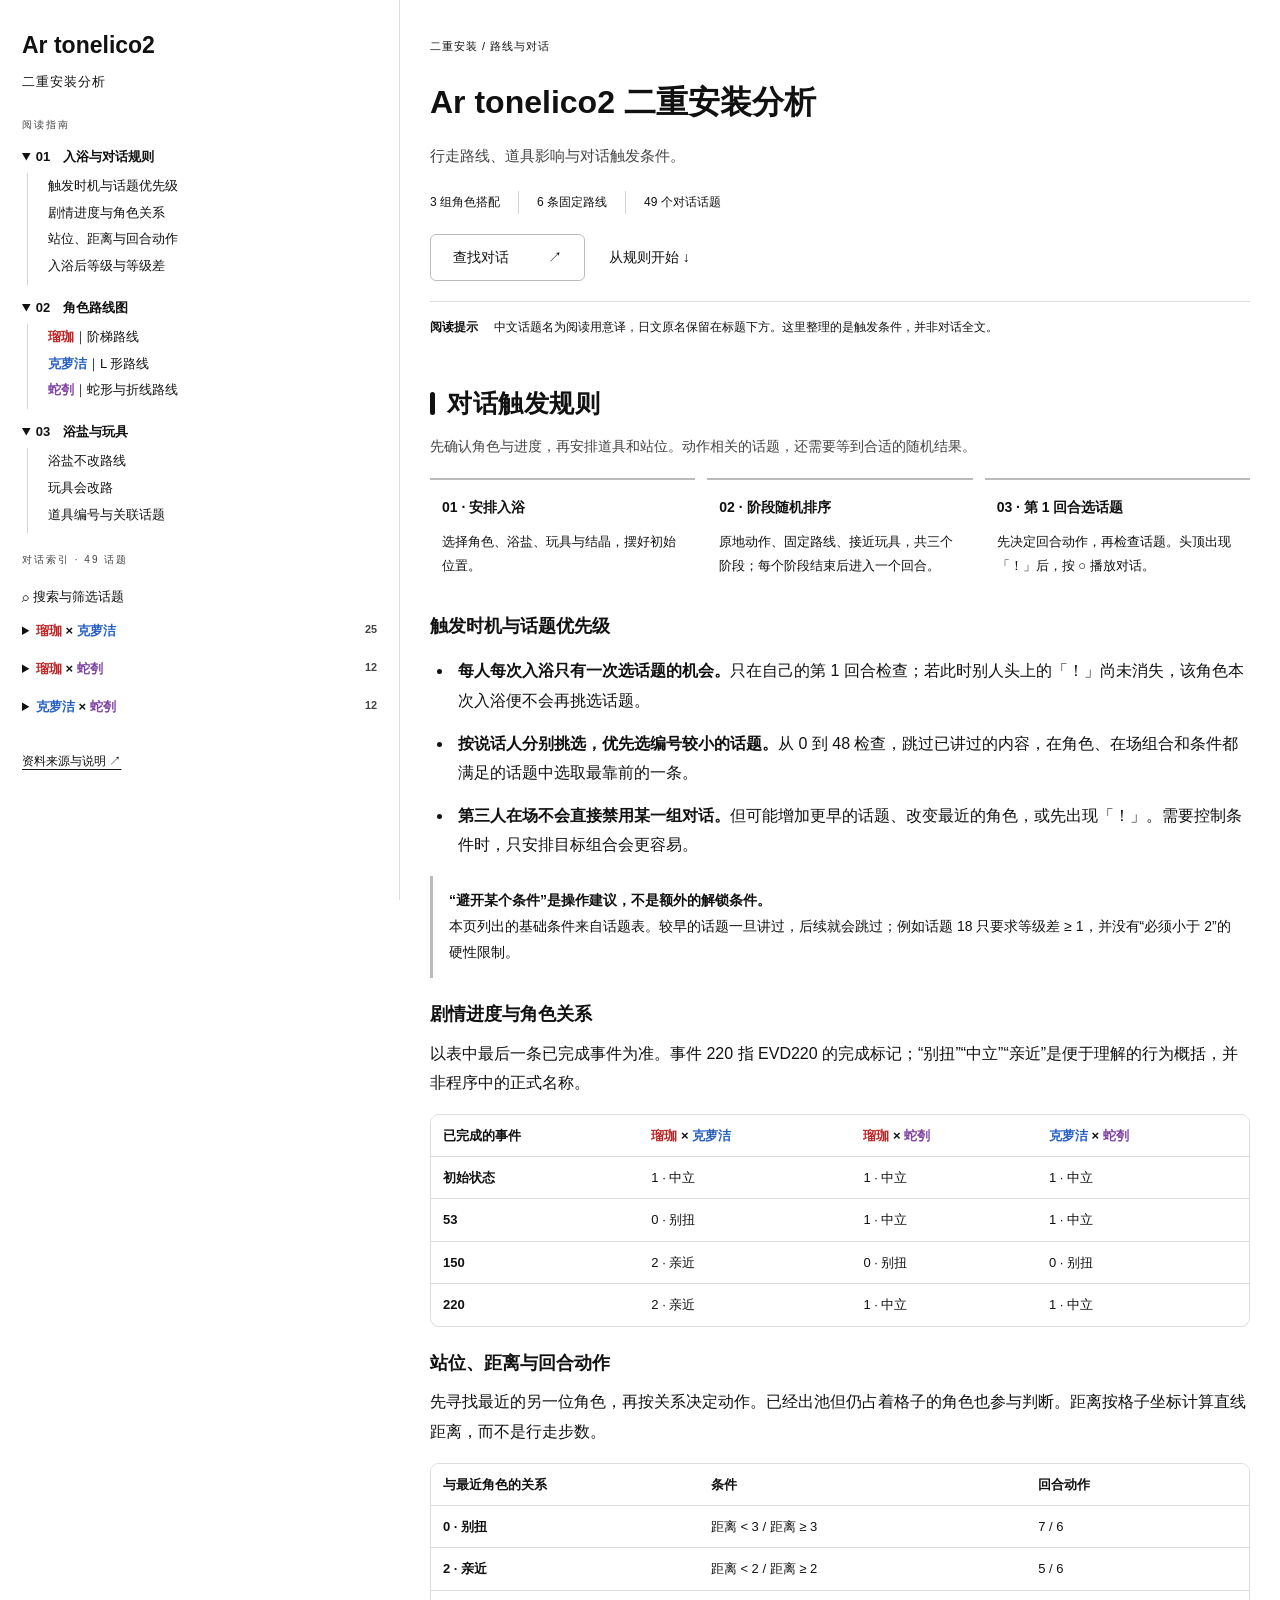
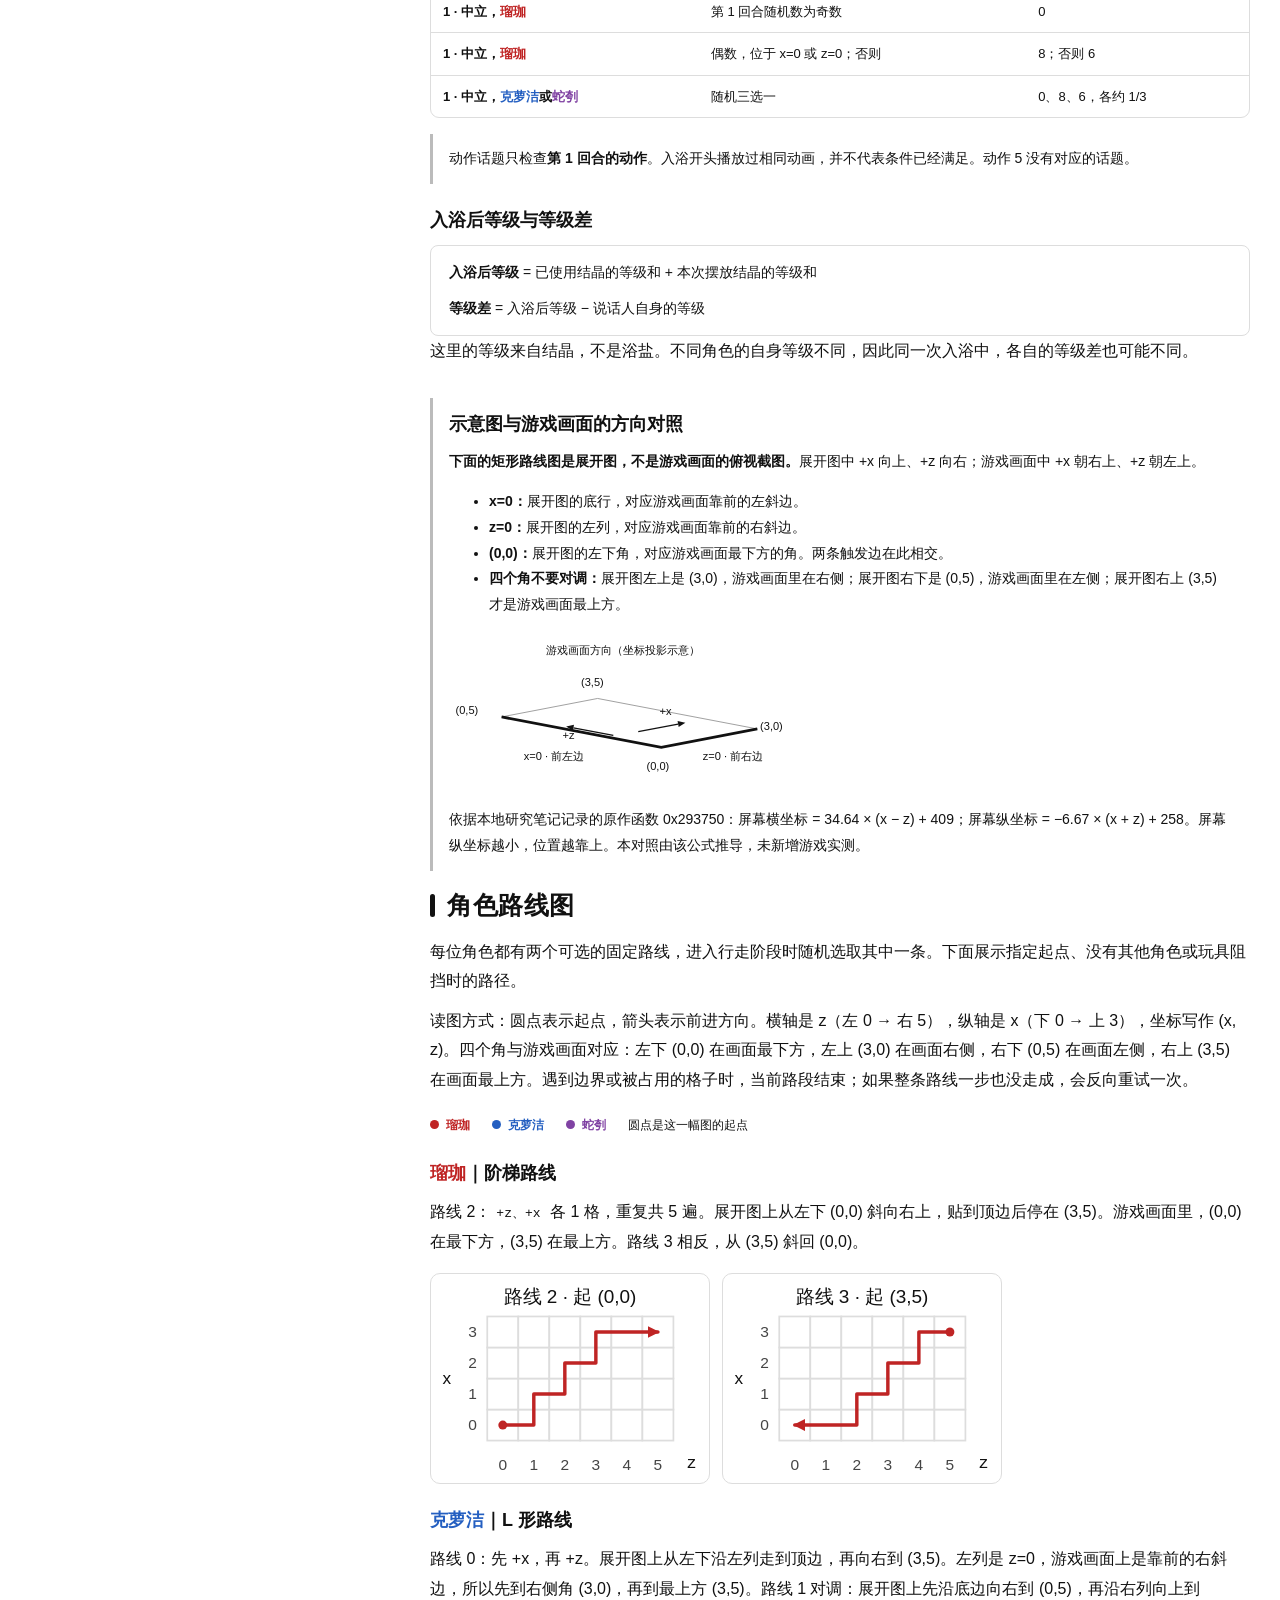
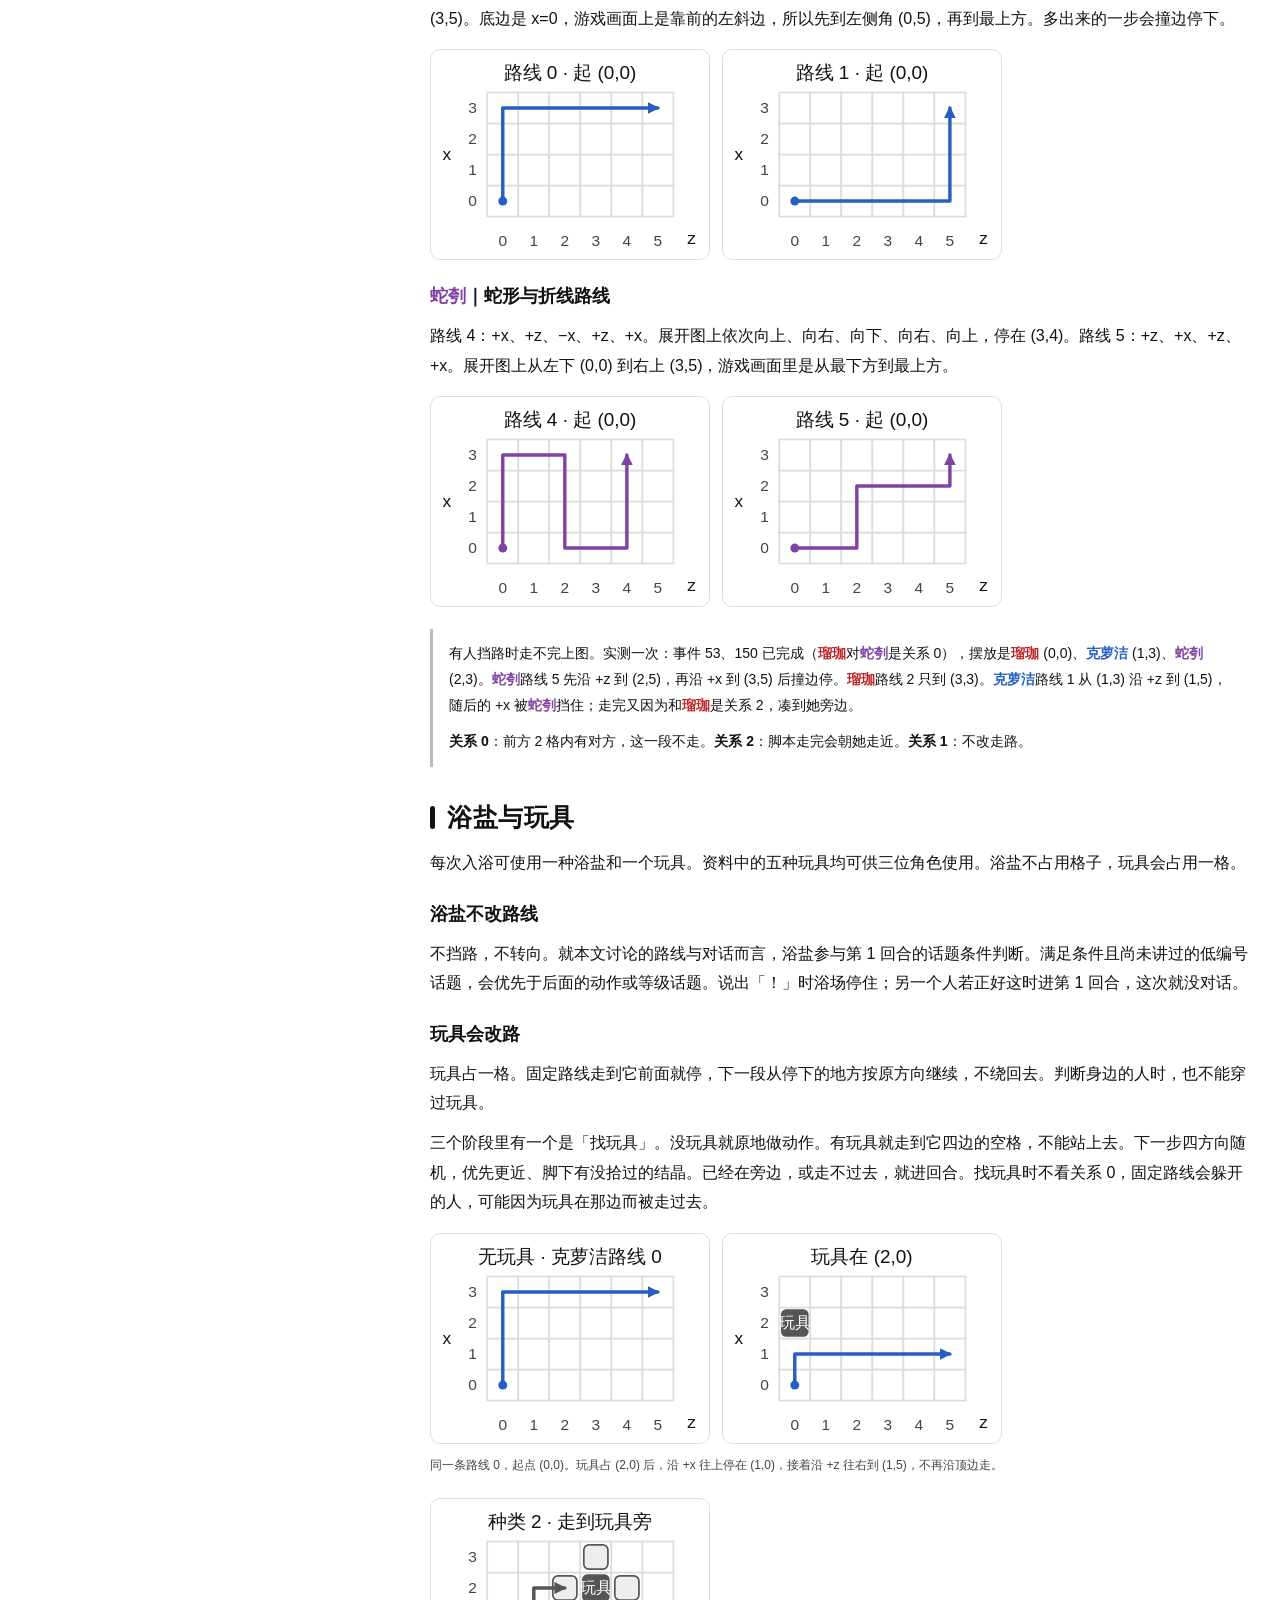
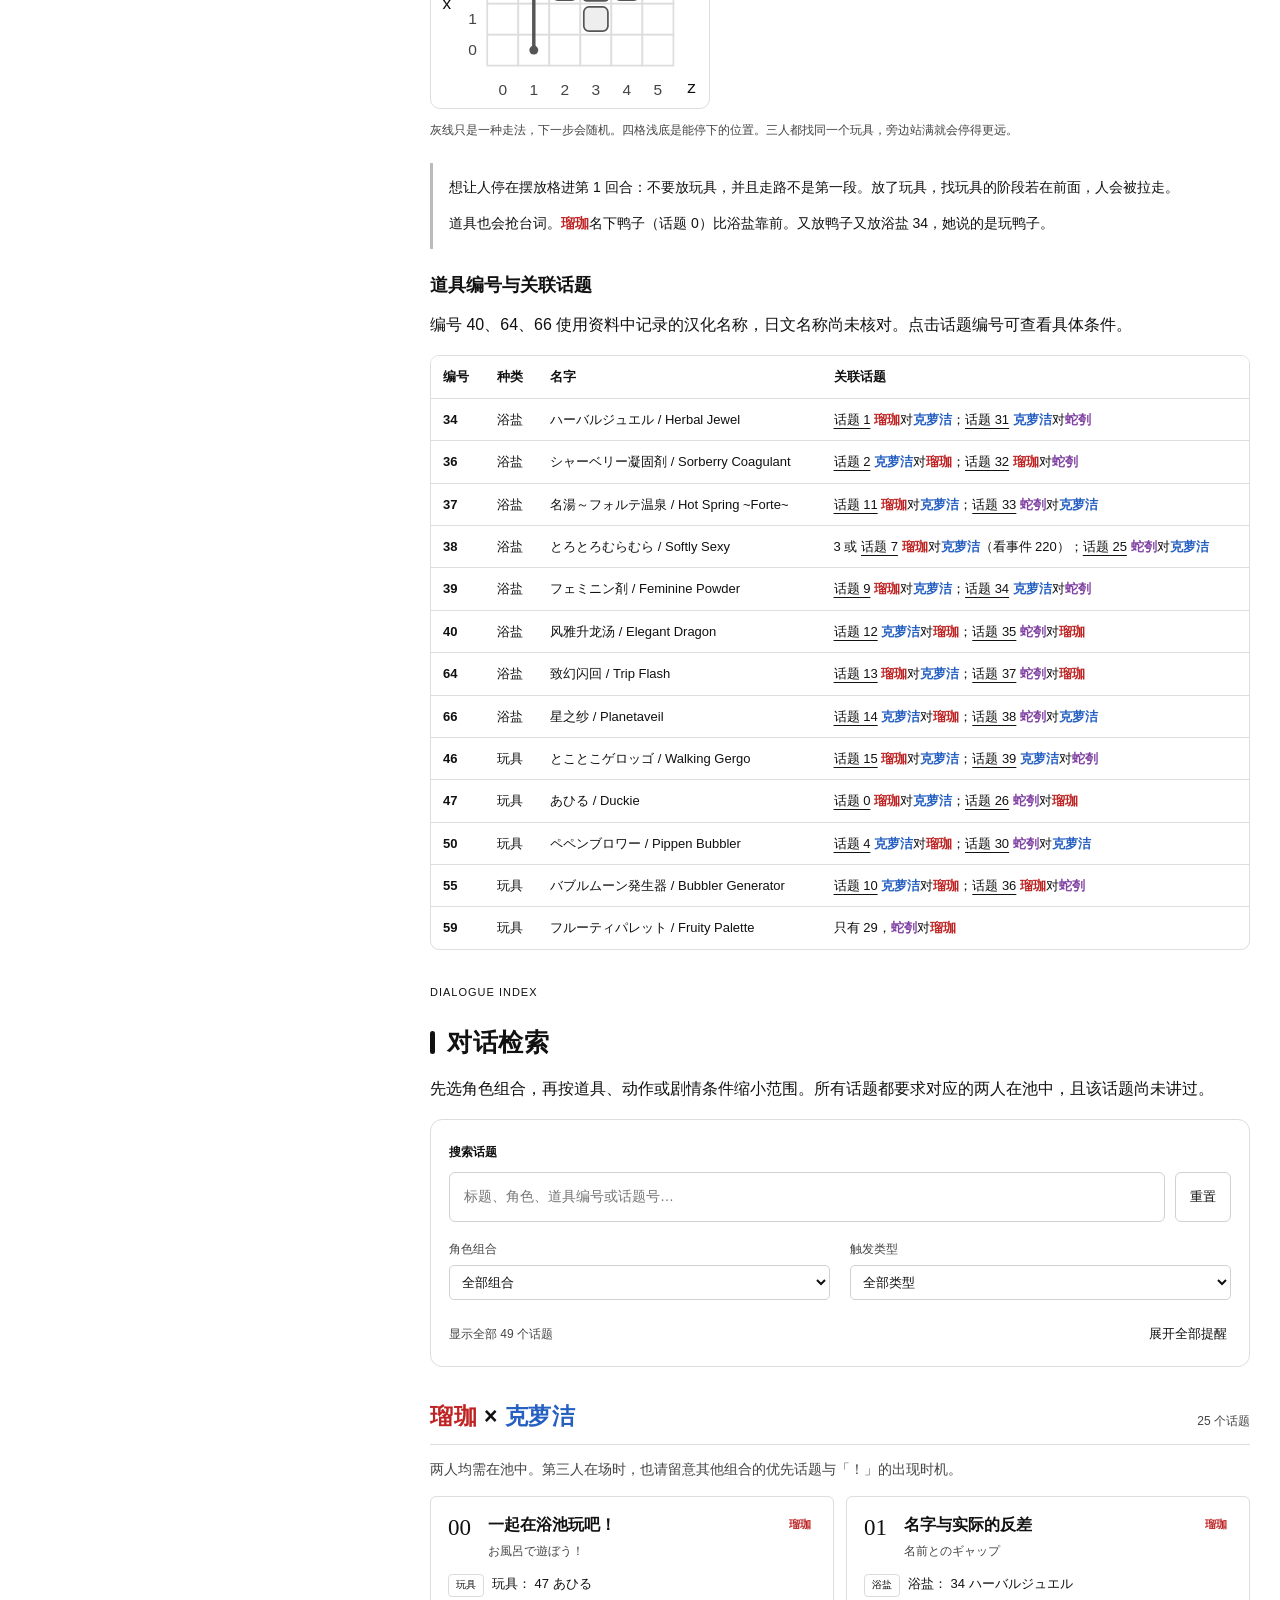
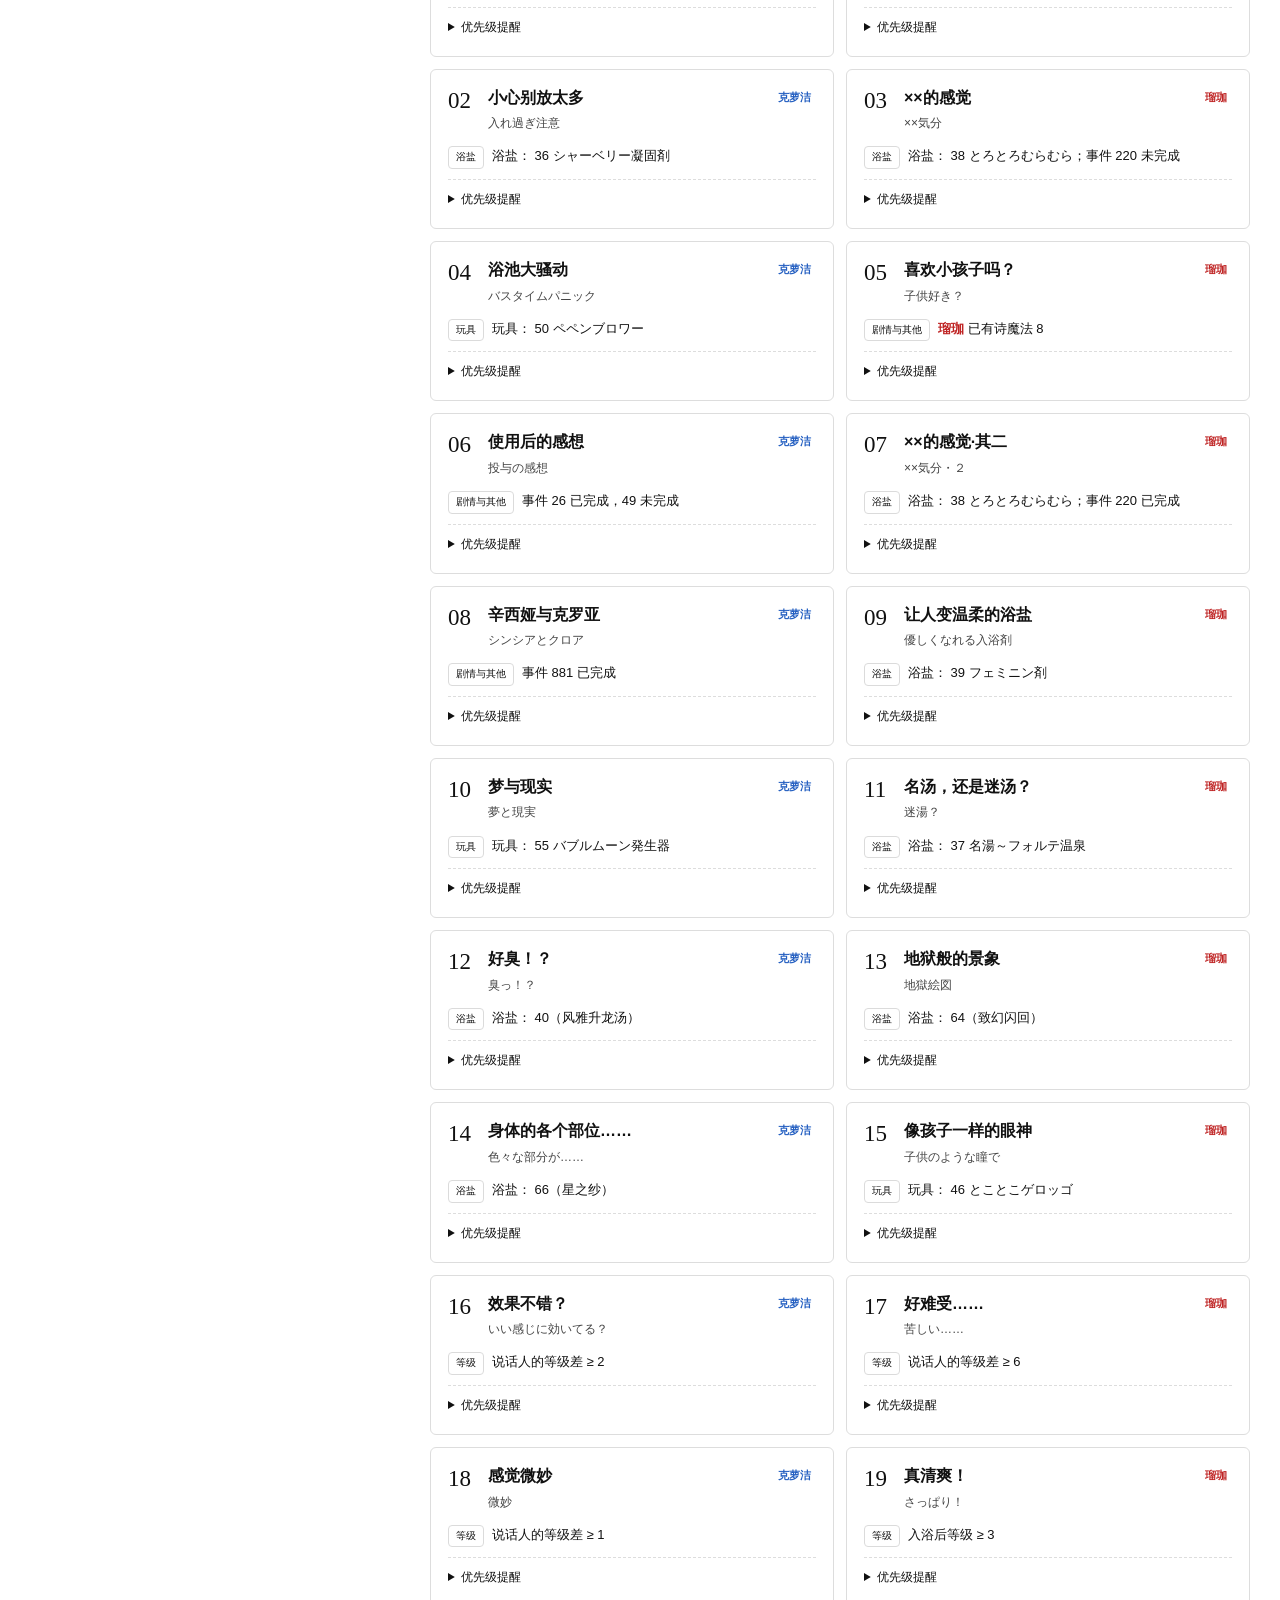
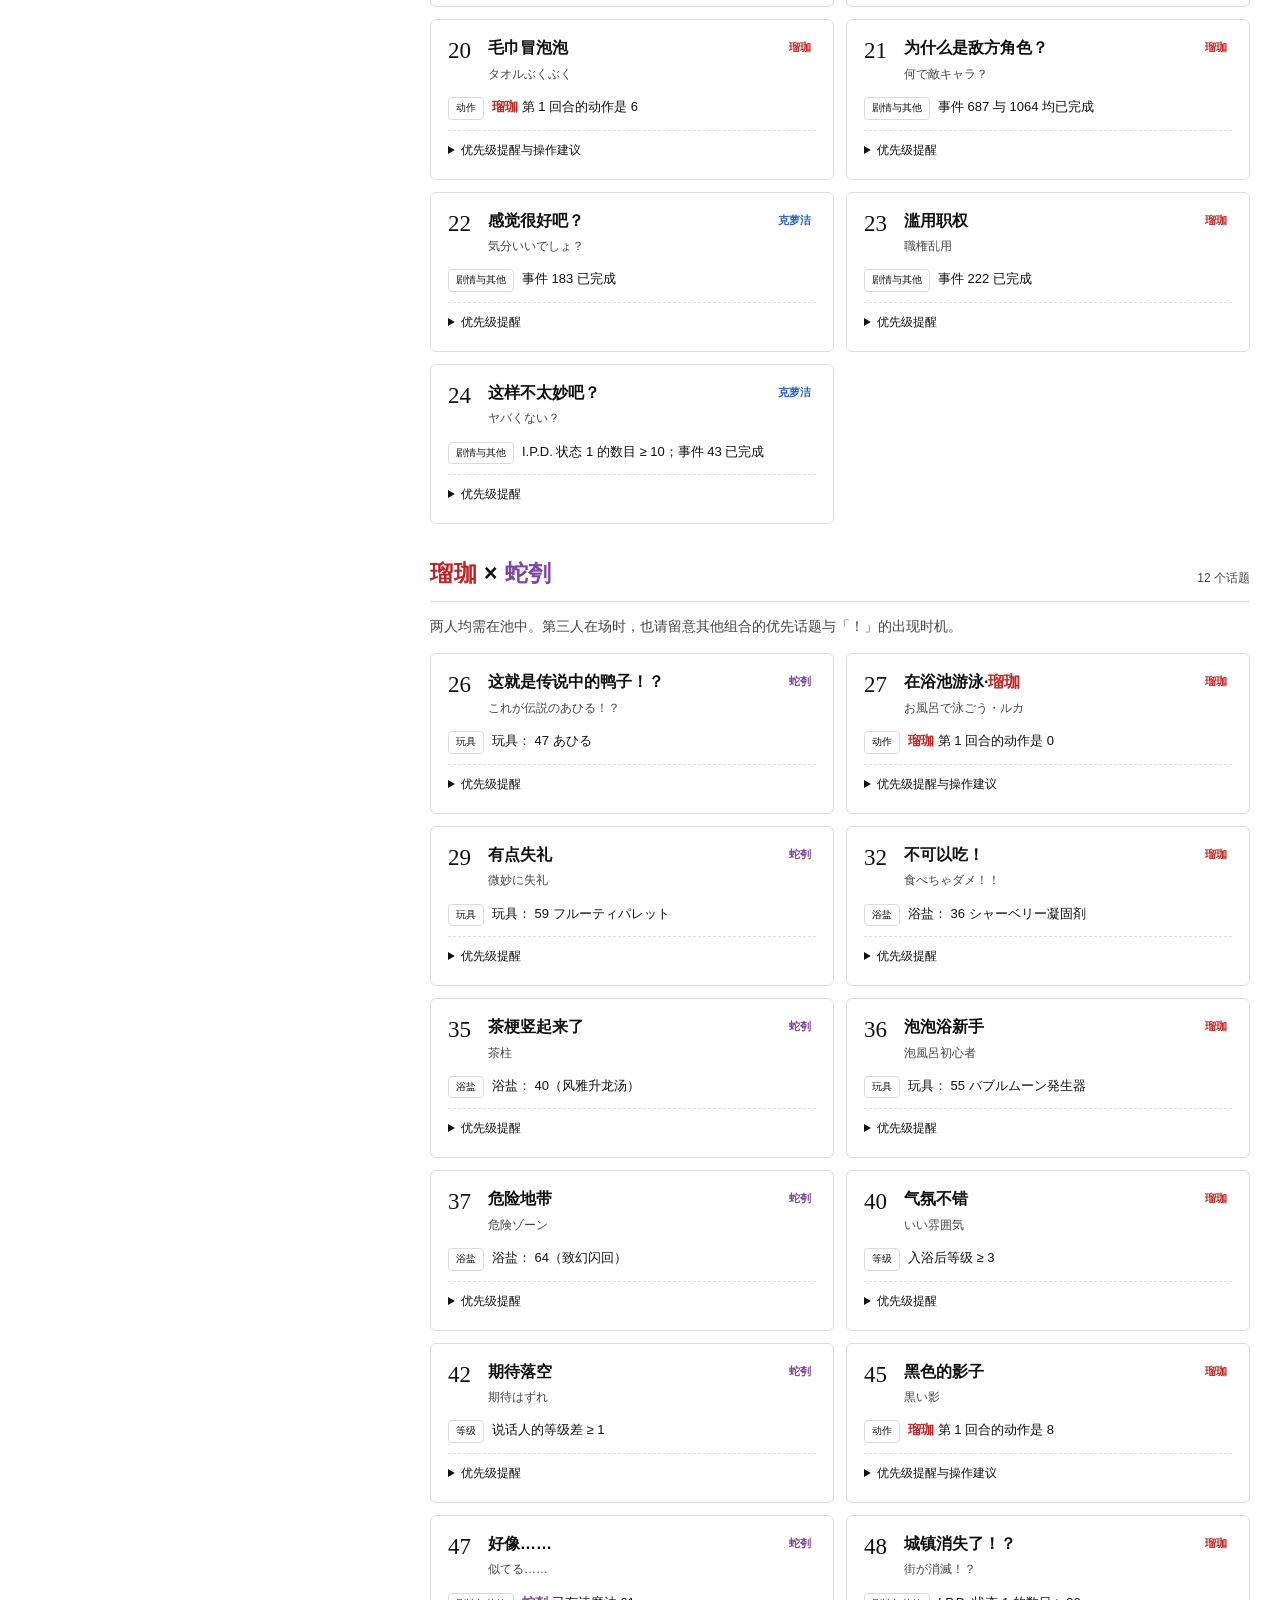
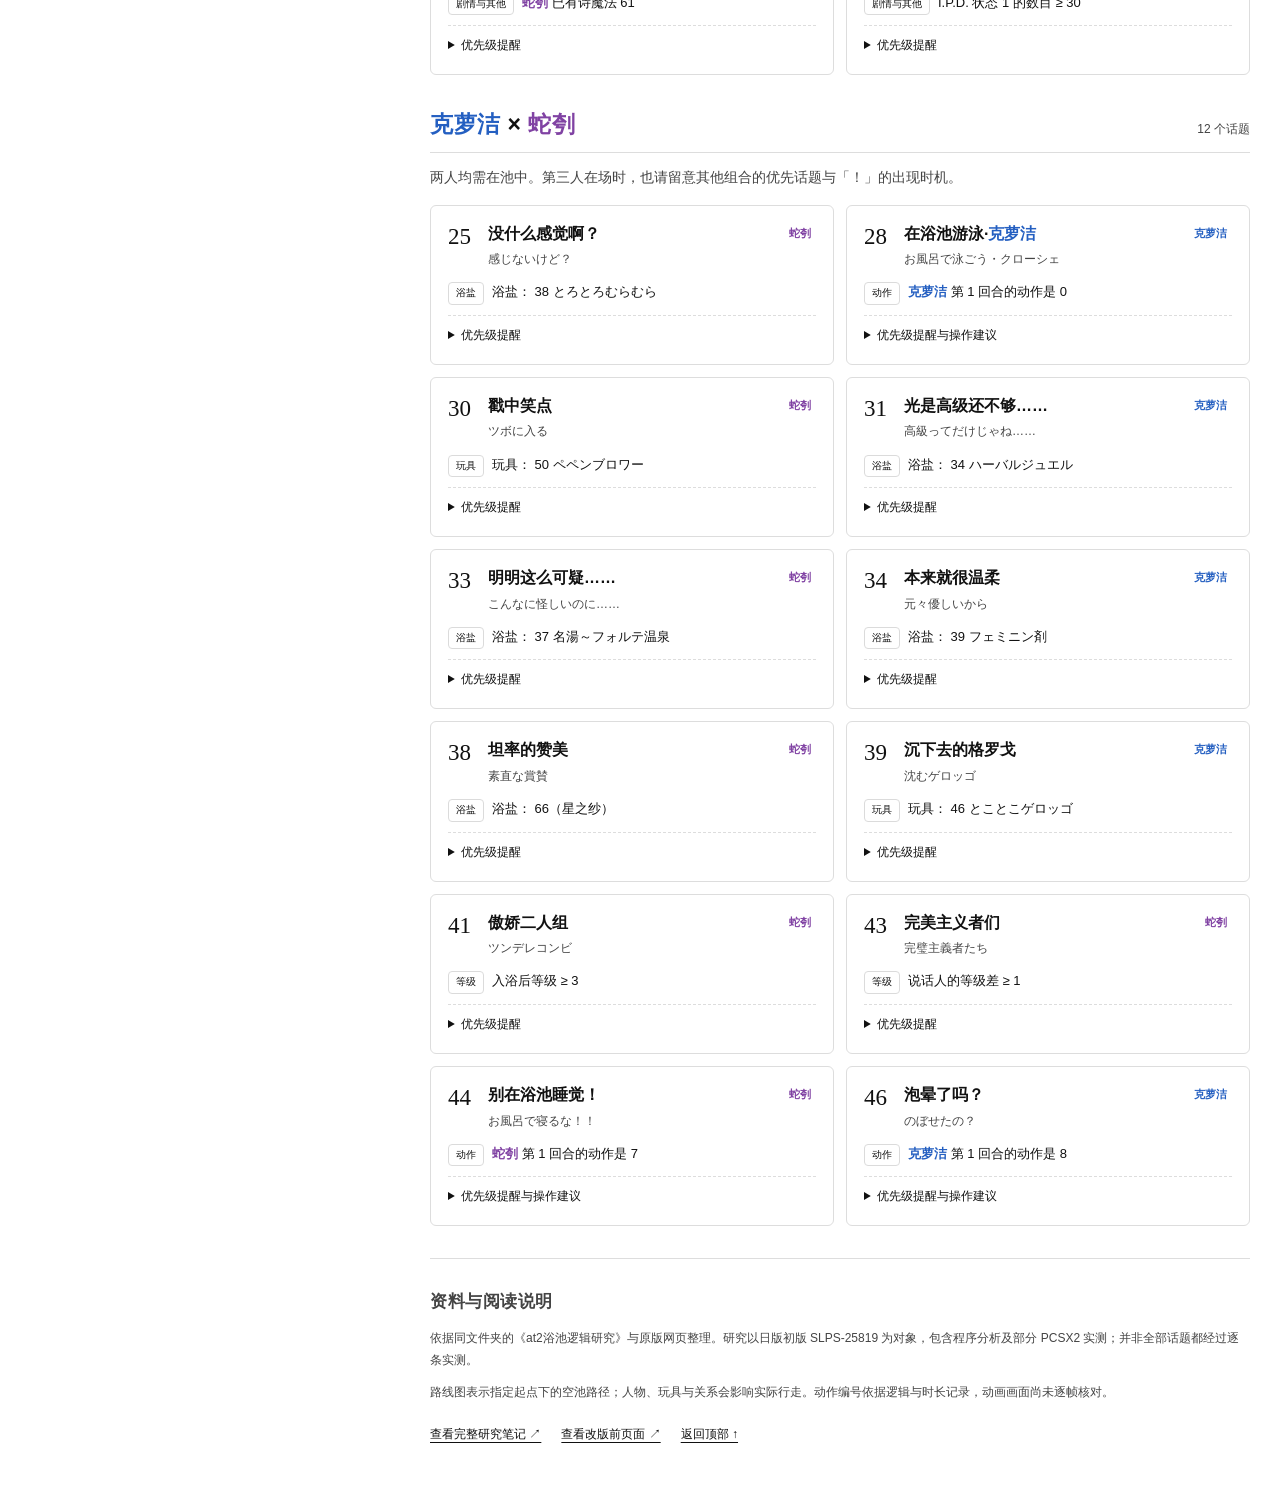
==== commit e40f17db: "Clarify which bath-grid corners match the game screen so the route charts are not read with x and z " ====
--- a/Ar tonelico2 二重安装分析.html
+++ b/Ar tonelico2 二重安装分析.html
@@ -39,10 +39,10 @@
 <h3 id="rules-actions">站位、距离与回合动作</h3><p>先寻找最近的另一位角色，再按关系决定动作。已经出池但仍占着格子的角色也参与判断。距离按格子坐标计算直线距离，而不是行走步数。</p>
 <table><thead><tr><th>与最近角色的关系</th><th>条件</th><th>回合动作</th></tr></thead><tbody><tr><td>0 · 别扭</td><td>距离 &lt; 3 / 距离 ≥ 3</td><td>7 / 6</td></tr><tr><td>2 · 亲近</td><td>距离 &lt; 2 / 距离 ≥ 2</td><td>5 / 6</td></tr><tr><td>1 · 中立，<span class="person r">瑠珈</span></td><td>第 1 回合随机数为奇数</td><td>0</td></tr><tr><td>1 · 中立，<span class="person r">瑠珈</span></td><td>偶数，位于 x=0 或 z=0；否则</td><td>8；否则 6</td></tr><tr><td>1 · 中立，<span class="person c">克萝洁</span>或<span class="person j">蛇刳</span></td><td>随机三选一</td><td>0、8、6，各约 1/3</td></tr></tbody></table>
 <p class="note">动作话题只检查<b>第 1 回合的动作</b>。入浴开头播放过相同动画，并不代表条件已经满足。动作 5 没有对应的话题。</p>
-<h3 id="rules-levels">入浴后等级与等级差</h3><div class="formula"><p><b>入浴后等级</b> = 已使用结晶的等级和 + 本次摆放结晶的等级和</p><p><b>等级差</b> = 入浴后等级 − 说话人自身的等级</p></div><p>这里的等级来自结晶，不是浴盐。不同角色的自身等级不同，因此同一次入浴中，各自的等级差也可能不同。</p></section><section id="routes"><div class="note" id="coordinate-reference"><h3 style="margin-top:0">示意图与游戏画面的方向对照</h3><p><b>下面的矩形路线图是展开图，不是游戏画面的俯视截图。</b>展开图中 +x 向上、+z 向右；游戏画面中 +x 朝右上、+z 朝左上。</p><ul><li><b>x=0：</b>展开图的底行，对应游戏画面靠前的左斜边。</li><li><b>z=0：</b>展开图的左列，对应游戏画面靠前的右斜边。</li><li><b>(0,0)：</b>展开图的左下角，对应游戏画面最下方的角。两条触发边在此相交。</li></ul><svg viewBox="0 0 390 180" role="img" aria-label="游戏画面坐标方向：原点在最下方，x增大向右上，z增大向左上" style="width:360px;max-width:100%;height:auto"><path d="M230 125 L334 105 L161 72 L57 92 Z" fill="white" stroke="#999"/><path d="M57 92 L230 125 L334 105" fill="none" stroke="#111" stroke-width="3"/><g fill="#111" font-size="12" font-family="sans-serif"><text x="214" y="150">(0,0)</text><text x="337" y="106">(3,0)</text><text x="7" y="89">(0,5)</text><text x="143" y="59">(3,5)</text><text x="81" y="139">x=0 · 前左边</text><text x="275" y="139">z=0 · 前右边</text><text x="230" y="91">+x ↗</text><text x="160" y="110">↖ +z</text><text x="105" y="24">游戏画面方向（坐标投影示意）</text></g></svg><p>依据本地研究笔记记录的原作函数 0x293750：屏幕横坐标 = 34.64 × (x − z) + 409；屏幕纵坐标 = −6.67 × (x + z) + 258。屏幕纵坐标越小，位置越靠上。本对照由该公式推导，未新增游戏实测。</p></div>
+<h3 id="rules-levels">入浴后等级与等级差</h3><div class="formula"><p><b>入浴后等级</b> = 已使用结晶的等级和 + 本次摆放结晶的等级和</p><p><b>等级差</b> = 入浴后等级 − 说话人自身的等级</p></div><p>这里的等级来自结晶，不是浴盐。不同角色的自身等级不同，因此同一次入浴中，各自的等级差也可能不同。</p></section><section id="routes"><div class="note" id="coordinate-reference"><h3 style="margin-top:0">示意图与游戏画面的方向对照</h3><p><b>下面的矩形路线图是展开图，不是游戏画面的俯视截图。</b>展开图中 +x 向上、+z 向右；游戏画面中 +x 朝右上、+z 朝左上。</p><ul><li><b>x=0：</b>展开图的底行，对应游戏画面靠前的左斜边。</li><li><b>z=0：</b>展开图的左列，对应游戏画面靠前的右斜边。</li><li><b>(0,0)：</b>展开图的左下角，对应游戏画面最下方的角。两条触发边在此相交。</li><li><b>四个角不要对调：</b>展开图左上是 (3,0)，游戏画面里在右侧；展开图右下是 (0,5)，游戏画面里在左侧；展开图右上 (3,5) 才是游戏画面最上方。</li></ul><svg viewBox="0 0 390 180" role="img" aria-label="游戏画面坐标方向：原点在最下方，x增大向右上，z增大向左上" style="width:360px;max-width:100%;height:auto"><path d="M230 125 L334 105 L161 72 L57 92 Z" fill="white" stroke="#999"/><path d="M57 92 L230 125 L334 105" fill="none" stroke="#111" stroke-width="3"/><g fill="#111" font-size="12" font-family="sans-serif"><text x="214" y="150">(0,0)</text><text x="337" y="106">(3,0)</text><text x="7" y="89">(0,5)</text><text x="143" y="59">(3,5)</text><text x="81" y="139">x=0 · 前左边</text><text x="275" y="139">z=0 · 前右边</text><line x1="205.0" y1="108.0" x2="248.2" y2="99.7" stroke="#111" stroke-width="1.4"/><path d="M256.1,98.2 L248.8,102.8 L247.6,96.5 Z" fill="#111"/><text x="228" y="90">+x</text><line x1="178.0" y1="112.0" x2="134.8" y2="103.8" stroke="#111" stroke-width="1.4"/><path d="M126.9,102.3 L135.4,100.6 L134.2,106.9 Z" fill="#111"/><text x="123" y="116">+z</text><text x="105" y="24">游戏画面方向（坐标投影示意）</text></g></svg><p>依据本地研究笔记记录的原作函数 0x293750：屏幕横坐标 = 34.64 × (x − z) + 409；屏幕纵坐标 = −6.67 × (x + z) + 258。屏幕纵坐标越小，位置越靠上。本对照由该公式推导，未新增游戏实测。</p></div>
   <h2>角色路线图</h2>
   <p>每位角色都有两个可选的固定路线，进入行走阶段时随机选取其中一条。下面展示指定起点、没有其他角色或玩具阻挡时的路径。</p>
-  <p>读图方式：圆点表示起点，箭头表示前进方向。横轴是 z（左 0 → 右 5），纵轴是 x（下 0 → 上 3），坐标写作 (x, z)。遇到边界或被占用的格子时，当前路段结束；如果整条路线一步也没走成，会反向重试一次。</p>
+  <p>读图方式：圆点表示起点，箭头表示前进方向。横轴是 z（左 0 → 右 5），纵轴是 x（下 0 → 上 3），坐标写作 (x, z)。四个角与游戏画面对应：左下 (0,0) 在画面最下方，左上 (3,0) 在画面右侧，右下 (0,5) 在画面左侧，右上 (3,5) 在画面最上方。遇到边界或被占用的格子时，当前路段结束；如果整条路线一步也没走成，会反向重试一次。</p>
   <div class="legend">
     <span><i class="sw" style="background:var(--ruka)"></i><span class="person r">瑠珈</span></span>
     <span><i class="sw" style="background:var(--cloche)"></i><span class="person c">克萝洁</span></span>
@@ -51,7 +51,7 @@
   </div>
 
   <h3 id="routes-1"><span class="person r"><span class="person r">瑠珈</span></span>｜阶梯路线</h3>
-  <p>路线 2：<code>+z、+x</code> 各 1 格，重复共 5 遍。从左下斜向右上，贴到顶边后停在 (3,5)。路线 3 相反，从右上斜回左下。</p>
+  <p>路线 2：<code>+z、+x</code> 各 1 格，重复共 5 遍。展开图上从左下 (0,0) 斜向右上，贴到顶边后停在 (3,5)。游戏画面里，(0,0) 在最下方，(3,5) 在最上方。路线 3 相反，从 (3,5) 斜回 (0,0)。</p>
   <figure class="board" data-aria="瑠珈的两条楼梯路线">
     <script type="application/json">
     {"panels":[
@@ -62,7 +62,7 @@
   </figure>
 
   <h3 id="routes-2"><span class="person c"><span class="person c">克萝洁</span></span>｜L 形路线</h3>
-  <p>路线 0：先往上，再往右。从左下沿左边到顶，再沿顶边到右上。路线 1 对调：先沿底边到右下，再沿右边到右上。多出来的一步会撞边停下。</p>
+  <p>路线 0：先 +x，再 +z。展开图上从左下沿左列走到顶边，再向右到 (3,5)。左列是 z=0，游戏画面上是靠前的右斜边，所以先到右侧角 (3,0)，再到最上方 (3,5)。路线 1 对调：展开图上先沿底边向右到 (0,5)，再沿右列向上到 (3,5)。底边是 x=0，游戏画面上是靠前的左斜边，所以先到左侧角 (0,5)，再到最上方。多出来的一步会撞边停下。</p>
   <figure class="board" data-aria="克萝洁的两条贴边路线">
     <script type="application/json">
     {"panels":[
@@ -73,7 +73,7 @@
   </figure>
 
   <h3 id="routes-3"><span class="person j"><span class="person j">蛇刳</span></span>｜蛇形与折线路线</h3>
-  <p>路线 4：上、右、下、右、上，在池里折三道。路线 5：右、上、右、上，从左下到右上。</p>
+  <p>路线 4：+x、+z、−x、+z、+x。展开图上依次向上、向右、向下、向右、向上，停在 (3,4)。路线 5：+z、+x、+z、+x。展开图上从左下 (0,0) 到右上 (3,5)，游戏画面里是从最下方到最上方。</p>
   <figure class="board" data-aria="蛇刳的蛇形路线和折钩路线">
     <script type="application/json">
     {"panels":[
@@ -84,7 +84,7 @@
   </figure>
 
   <div class="note">
-    <p>有人挡路时走不完上图。实测一次：事件 53、150 已完成（<span class="person r">瑠珈</span>对<span class="person j">蛇刳</span>是关系 0），三人在 (0,0)(1,3)(2,3)。<span class="person j">蛇刳</span>路线 5 先往右两格再往上，撞边停。<span class="person r">瑠珈</span>路线 2 只到 (3,3)。<span class="person c">克萝洁</span>路线 1 往右到 (1,5) 后，往上被<span class="person j">蛇刳</span>挡住；走完又因为和<span class="person r">瑠珈</span>是关系 2，凑到她旁边。</p>
+    <p>有人挡路时走不完上图。实测一次：事件 53、150 已完成（<span class="person r">瑠珈</span>对<span class="person j">蛇刳</span>是关系 0），摆放是<span class="person r">瑠珈</span> (0,0)、<span class="person c">克萝洁</span> (1,3)、<span class="person j">蛇刳</span> (2,3)。<span class="person j">蛇刳</span>路线 5 先沿 +z 到 (2,5)，再沿 +x 到 (3,5) 后撞边停。<span class="person r">瑠珈</span>路线 2 只到 (3,3)。<span class="person c">克萝洁</span>路线 1 从 (1,3) 沿 +z 到 (1,5)，随后的 +x 被<span class="person j">蛇刳</span>挡住；走完又因为和<span class="person r">瑠珈</span>是关系 2，凑到她旁边。</p>
     <p><b>关系 0</b>：前方 2 格内有对方，这一段不走。<b>关系 2</b>：脚本走完会朝她走近。<b>关系 1</b>：不改走路。</p>
   </div>
 </section><section id="items">
@@ -103,7 +103,7 @@
       {"caption":"玩具在 (2,0)","color":"#245fc1","cells":[[0,0],[1,0],[1,1],[1,2],[1,3],[1,4],[1,5]],"blocks":[{"x":2,"z":0,"label":"玩具"}]}
     ]}
     </script>
-    <figcaption>同一条路线 0，起点 (0,0)。玩具占 (2,0) 后，往上停在 (1,0)，接着往右到 (1,5)，不再沿顶边走。</figcaption>
+    <figcaption>同一条路线 0，起点 (0,0)。玩具占 (2,0) 后，沿 +x 往上停在 (1,0)，接着沿 +z 往右到 (1,5)，不再沿顶边走。</figcaption>
   </figure>
 
   <figure class="board" data-aria="走向玩具时，终点是玩具四周的空格">
@@ -140,7 +140,7 @@
       <tr><td>59</td><td>玩具</td><td>フルーティパレット / Fruity Palette</td><td>只有 29，<span class="person j">蛇刳</span>对<span class="person r">瑠珈</span></td></tr>
     </tbody>
   </table>
-</section><section id="dialogues"><div class="eyebrow">DIALOGUE INDEX</div><h2>对话检索</h2><p>先选角色组合，再按道具、动作或剧情条件缩小范围。所有话题都要求对应的两人在池中，且该话题尚未讲过。</p><div class="filters"><label for="search">搜索话题</label><div class="search-row"><input id="search" type="search" placeholder="标题、角色、道具编号或话题号…"><button id="reset" type="button">重置</button></div><div class="select-row"><label>角色组合<select id="pair-filter"><option value="">全部组合</option><option value="lc"><span class="person r">瑠珈</span> × <span class="person c">克萝洁</span></option><option value="lj"><span class="person r">瑠珈</span> × <span class="person j">蛇刳</span></option><option value="cj"><span class="person c">克萝洁</span> × <span class="person j">蛇刳</span></option></select></label><label>触发类型<select id="type-filter"><option value="">全部类型</option><option>浴盐</option><option>玩具</option><option>动作</option><option>等级</option><option>剧情与其他</option></select></label></div><div class="filter-footer"><span id="results" role="status" aria-live="polite">显示全部 49 个话题</span><button id="expand" type="button" aria-expanded="false">展开全部提醒</button></div></div><p id="empty" hidden>没有找到匹配的话题。试试其他关键词，或重置筛选。</p></section><section id="pair-lc" class="pair-section"><div class="pair-heading"><h2><span class="person r">瑠珈</span> × <span class="person c">克萝洁</span></h2><span>25 个话题</span></div><p class="section-intro">两人均需在池中。第三人在场时，也请留意其他组合的优先话题与「！」的出现时机。</p><article class="topic" id="topic-0" data-category="玩具" data-pair="lc" data-speaker="瑠珈"><div class="topic-top"><span class="topic-number">00</span><div><h3>一起在浴池玩吧！</h3><p class="jp" lang="ja">お風呂で遊ぼう！</p></div><span class="speaker"><span class="person r">瑠珈</span></span></div><div class="condition"><span class="tag">玩具</span><p>玩具： 47 あひる</p></div><details><summary>优先级提醒</summary><p>这是该角色编号最小的话题。满足基础条件后，仍需在第 1 回合成功进入话题检查。</p></details></article><article class="topic" id="topic-1" data-category="浴盐" data-pair="lc" data-speaker="瑠珈"><div class="topic-top"><span class="topic-number">01</span><div><h3>名字与实际的反差</h3><p class="jp" lang="ja">名前とのギャップ</p></div><span class="speaker"><span class="person r">瑠珈</span></span></div><div class="condition"><span class="tag">浴盐</span><p>浴盐： 34 ハーバルジュエル</p></div><details><summary>优先级提醒</summary><p>同一说话人更小编号的未读话题若也满足条件，会优先出现。已讲过的话题会跳过。</p><p class="prior-links">较早的话题：<a href="#topic-0">00</a></p></details></article><article class="topic" id="topic-2" data-category="浴盐" data-pair="lc" data-speaker="克萝洁"><div class="topic-top"><span class="topic-number">02</span><div><h3>小心别放太多</h3><p class="jp" lang="ja">入れ過ぎ注意</p></div><span class="speaker"><span class="person c">克萝洁</span></span></div><div class="condition"><span class="tag">浴盐</span><p>浴盐： 36 シャーベリー凝固剤</p></div><details><summary>优先级提醒</summary><p>这是该角色编号最小的话题。满足基础条件后，仍需在第 1 回合成功进入话题检查。</p></details></article><article class="topic" id="topic-3" data-category="浴盐" data-pair="lc" data-speaker="瑠珈"><div class="topic-top"><span class="topic-number">03</span><div><h3>××的感觉</h3><p class="jp" lang="ja">××気分</p></div><span class="speaker"><span class="person r">瑠珈</span></span></div><div class="condition"><span class="tag">浴盐</span><p>浴盐： 38 とろとろむらむら；事件 220 未完成</p></div><details><summary>优先级提醒</summary><p>同一说话人更小编号的未读话题若也满足条件，会优先出现。已讲过的话题会跳过。</p><p class="prior-links">较早的话题：<a href="#topic-0">00</a> <a href="#topic-1">01</a></p></details></article><article class="topic" id="topic-4" data-category="玩具" data-pair="lc" data-speaker="克萝洁"><div class="topic-top"><span class="topic-number">04</span><div><h3>浴池大骚动</h3><p class="jp" lang="ja">バスタイムパニック</p></div><span class="speaker"><span class="person c">克萝洁</span></span></div><div class="condition"><span class="tag">玩具</span><p>玩具： 50 ペペンブロワー</p></div><details><summary>优先级提醒</summary><p>同一说话人更小编号的未读话题若也满足条件，会优先出现。已讲过的话题会跳过。</p><p class="prior-links">较早的话题：<a href="#topic-2">02</a></p></details></article><article class="topic" id="topic-5" data-category="剧情与其他" data-pair="lc" data-speaker="瑠珈"><div class="topic-top"><span class="topic-number">05</span><div><h3>喜欢小孩子吗？</h3><p class="jp" lang="ja">子供好き？</p></div><span class="speaker"><span class="person r">瑠珈</span></span></div><div class="condition"><span class="tag">剧情与其他</span><p><span class="person r">瑠珈</span> 已有诗魔法 8</p></div><details><summary>优先级提醒</summary><p>同一说话人更小编号的未读话题若也满足条件，会优先出现。已讲过的话题会跳过。</p><p class="prior-links">较早的话题：<a href="#topic-0">00</a> <a href="#topic-1">01</a> <a href="#topic-3">03</a></p></details></article><article class="topic" id="topic-6" data-category="剧情与其他" data-pair="lc" data-speaker="克萝洁"><div class="topic-top"><span class="topic-number">06</span><div><h3>使用后的感想</h3><p class="jp" lang="ja">投与の感想</p></div><span class="speaker"><span class="person c">克萝洁</span></span></div><div class="condition"><span class="tag">剧情与其他</span><p>事件 26 已完成，49 未完成</p></div><details><summary>优先级提醒</summary><p>同一说话人更小编号的未读话题若也满足条件，会优先出现。已讲过的话题会跳过。</p><p class="prior-links">较早的话题：<a href="#topic-2">02</a> <a href="#topic-4">04</a></p></details></article><article class="topic" id="topic-7" data-category="浴盐" data-pair="lc" data-speaker="瑠珈"><div class="topic-top"><span class="topic-number">07</span><div><h3>××的感觉·其二</h3><p class="jp" lang="ja">××気分・２</p></div><span class="speaker"><span class="person r">瑠珈</span></span></div><div class="condition"><span class="tag">浴盐</span><p>浴盐： 38 とろとろむらむら；事件 220 已完成</p></div><details><summary>优先级提醒</summary><p>同一说话人更小编号的未读话题若也满足条件，会优先出现。已讲过的话题会跳过。</p><p class="prior-links">较早的话题：<a href="#topic-0">00</a> <a href="#topic-1">01</a> <a href="#topic-3">03</a> <a href="#topic-5">05</a></p></details></article><article class="topic" id="topic-8" data-category="剧情与其他" data-pair="lc" data-speaker="克萝洁"><div class="topic-top"><span class="topic-number">08</span><div><h3>辛西娅与克罗亚</h3><p class="jp" lang="ja">シンシアとクロア</p></div><span class="speaker"><span class="person c">克萝洁</span></span></div><div class="condition"><span class="tag">剧情与其他</span><p>事件 881 已完成</p></div><details><summary>优先级提醒</summary><p>同一说话人更小编号的未读话题若也满足条件，会优先出现。已讲过的话题会跳过。</p><p class="prior-links">较早的话题：<a href="#topic-2">02</a> <a href="#topic-4">04</a> <a href="#topic-6">06</a></p></details></article><article class="topic" id="topic-9" data-category="浴盐" data-pair="lc" data-speaker="瑠珈"><div class="topic-top"><span class="topic-number">09</span><div><h3>让人变温柔的浴盐</h3><p class="jp" lang="ja">優しくなれる入浴剤</p></div><span class="speaker"><span class="person r">瑠珈</span></span></div><div class="condition"><span class="tag">浴盐</span><p>浴盐： 39 フェミニン剤</p></div><details><summary>优先级提醒</summary><p>同一说话人更小编号的未读话题若也满足条件，会优先出现。已讲过的话题会跳过。</p><p class="prior-links">较早的话题：<a href="#topic-0">00</a> <a href="#topic-1">01</a> <a href="#topic-3">03</a> <a href="#topic-5">05</a> <a href="#topic-7">07</a></p></details></article><article class="topic" id="topic-10" data-category="玩具" data-pair="lc" data-speaker="克萝洁"><div class="topic-top"><span class="topic-number">10</span><div><h3>梦与现实</h3><p class="jp" lang="ja">夢と現実</p></div><span class="speaker"><span class="person c">克萝洁</span></span></div><div class="condition"><span class="tag">玩具</span><p>玩具： 55 バブルムーン発生器</p></div><details><summary>优先级提醒</summary><p>同一说话人更小编号的未读话题若也满足条件，会优先出现。已讲过的话题会跳过。</p><p class="prior-links">较早的话题：<a href="#topic-2">02</a> <a href="#topic-4">04</a> <a href="#topic-6">06</a> <a href="#topic-8">08</a></p></details></article><article class="topic" id="topic-11" data-category="浴盐" data-pair="lc" data-speaker="瑠珈"><div class="topic-top"><span class="topic-number">11</span><div><h3>名汤，还是迷汤？</h3><p class="jp" lang="ja">迷湯？</p></div><span class="speaker"><span class="person r">瑠珈</span></span></div><div class="condition"><span class="tag">浴盐</span><p>浴盐： 37 名湯～フォルテ温泉</p></div><details><summary>优先级提醒</summary><p>同一说话人更小编号的未读话题若也满足条件，会优先出现。已讲过的话题会跳过。</p><p class="prior-links">较早的话题：<a href="#topic-0">00</a> <a href="#topic-1">01</a> <a href="#topic-3">03</a> <a href="#topic-5">05</a> <a href="#topic-7">07</a> <a href="#topic-9">09</a></p></details></article><article class="topic" id="topic-12" data-category="浴盐" data-pair="lc" data-speaker="克萝洁"><div class="topic-top"><span class="topic-number">12</span><div><h3>好臭！？</h3><p class="jp" lang="ja">臭っ！？</p></div><span class="speaker"><span class="person c">克萝洁</span></span></div><div class="condition"><span class="tag">浴盐</span><p>浴盐： 40（风雅升龙汤）</p></div><details><summary>优先级提醒</summary><p>同一说话人更小编号的未读话题若也满足条件，会优先出现。已讲过的话题会跳过。</p><p class="prior-links">较早的话题：<a href="#topic-2">02</a> <a href="#topic-4">04</a> <a href="#topic-6">06</a> <a href="#topic-8">08</a> <a href="#topic-10">10</a></p></details></article><article class="topic" id="topic-13" data-category="浴盐" data-pair="lc" data-speaker="瑠珈"><div class="topic-top"><span class="topic-number">13</span><div><h3>地狱般的景象</h3><p class="jp" lang="ja">地獄絵図</p></div><span class="speaker"><span class="person r">瑠珈</span></span></div><div class="condition"><span class="tag">浴盐</span><p>浴盐： 64（致幻闪回）</p></div><details><summary>优先级提醒</summary><p>同一说话人更小编号的未读话题若也满足条件，会优先出现。已讲过的话题会跳过。</p><p class="prior-links">较早的话题：<a href="#topic-0">00</a> <a href="#topic-1">01</a> <a href="#topic-3">03</a> <a href="#topic-5">05</a> <a href="#topic-7">07</a> <a href="#topic-9">09</a> <a href="#topic-11">11</a></p></details></article><article class="topic" id="topic-14" data-category="浴盐" data-pair="lc" data-speaker="克萝洁"><div class="topic-top"><span class="topic-number">14</span><div><h3>身体的各个部位……</h3><p class="jp" lang="ja">色々な部分が……</p></div><span class="speaker"><span class="person c">克萝洁</span></span></div><div class="condition"><span class="tag">浴盐</span><p>浴盐： 66（星之纱）</p></div><details><summary>优先级提醒</summary><p>同一说话人更小编号的未读话题若也满足条件，会优先出现。已讲过的话题会跳过。</p><p class="prior-links">较早的话题：<a href="#topic-2">02</a> <a href="#topic-4">04</a> <a href="#topic-6">06</a> <a href="#topic-8">08</a> <a href="#topic-10">10</a> <a href="#topic-12">12</a></p></details></article><article class="topic" id="topic-15" data-category="玩具" data-pair="lc" data-speaker="瑠珈"><div class="topic-top"><span class="topic-number">15</span><div><h3>像孩子一样的眼神</h3><p class="jp" lang="ja">子供のような瞳で</p></div><span class="speaker"><span class="person r">瑠珈</span></span></div><div class="condition"><span class="tag">玩具</span><p>玩具： 46 とことこゲロッゴ</p></div><details><summary>优先级提醒</summary><p>同一说话人更小编号的未读话题若也满足条件，会优先出现。已讲过的话题会跳过。</p><p class="prior-links">较早的话题：<a href="#topic-0">00</a> <a href="#topic-1">01</a> <a href="#topic-3">03</a> <a href="#topic-5">05</a> <a href="#topic-7">07</a> <a href="#topic-9">09</a> <a href="#topic-11">11</a> <a href="#topic-13">13</a></p></details></article><article class="topic" id="topic-16" data-category="等级" data-pair="lc" data-speaker="克萝洁"><div class="topic-top"><span class="topic-number">16</span><div><h3>效果不错？</h3><p class="jp" lang="ja">いい感じに効いてる？</p></div><span class="speaker"><span class="person c">克萝洁</span></span></div><div class="condition"><span class="tag">等级</span><p>说话人的等级差 ≥ 2</p></div><details><summary>优先级提醒</summary><p>同一说话人更小编号的未读话题若也满足条件，会优先出现。已讲过的话题会跳过。</p><p class="prior-links">较早的话题：<a href="#topic-2">02</a> <a href="#topic-4">04</a> <a href="#topic-6">06</a> <a href="#topic-8">08</a> <a href="#topic-10">10</a> <a href="#topic-12">12</a> <a href="#topic-14">14</a></p></details></article><article class="topic" id="topic-17" data-category="等级" data-pair="lc" data-speaker="瑠珈"><div class="topic-top"><span class="topic-number">17</span><div><h3>好难受……</h3><p class="jp" lang="ja">苦しい……</p></div><span class="speaker"><span class="person r">瑠珈</span></span></div><div class="condition"><span class="tag">等级</span><p>说话人的等级差 ≥ 6</p></div><details><summary>优先级提醒</summary><p>同一说话人更小编号的未读话题若也满足条件，会优先出现。已讲过的话题会跳过。</p><p class="prior-links">较早的话题：<a href="#topic-0">00</a> <a href="#topic-1">01</a> <a href="#topic-3">03</a> <a href="#topic-5">05</a> <a href="#topic-7">07</a> <a href="#topic-9">09</a> <a href="#topic-11">11</a> <a href="#topic-13">13</a> <a href="#topic-15">15</a></p></details></article><article class="topic" id="topic-18" data-category="等级" data-pair="lc" data-speaker="克萝洁"><div class="topic-top"><span class="topic-number">18</span><div><h3>感觉微妙</h3><p class="jp" lang="ja">微妙</p></div><span class="speaker"><span class="person c">克萝洁</span></span></div><div class="condition"><span class="tag">等级</span><p>说话人的等级差 ≥ 1</p></div><details><summary>优先级提醒</summary><p>同一说话人更小编号的未读话题若也满足条件，会优先出现。已讲过的话题会跳过。</p><p class="prior-links">较早的话题：<a href="#topic-2">02</a> <a href="#topic-4">04</a> <a href="#topic-6">06</a> <a href="#topic-8">08</a> <a href="#topic-10">10</a> <a href="#topic-12">12</a> <a href="#topic-14">14</a> <a href="#topic-16">16</a></p><p>更早的等级话题如果尚未讲过，可能先被选中；这不会改变本条的基础等级条件。</p></details></article><article class="topic" id="topic-19" data-category="等级" data-pair="lc" data-speaker="瑠珈"><div class="topic-top"><span class="topic-number">19</span><div><h3>真清爽！</h3><p class="jp" lang="ja">さっぱり！</p></div><span class="speaker"><span class="person r">瑠珈</span></span></div><div class="condition"><span class="tag">等级</span><p>入浴后等级 ≥ 3</p></div><details><summary>优先级提醒</summary><p>同一说话人更小编号的未读话题若也满足条件，会优先出现。已讲过的话题会跳过。</p><p class="prior-links">较早的话题：<a href="#topic-0">00</a> <a href="#topic-1">01</a> <a href="#topic-3">03</a> <a href="#topic-5">05</a> <a href="#topic-7">07</a> <a href="#topic-9">09</a> <a href="#topic-11">11</a> <a href="#topic-13">13</a> <a href="#topic-15">15</a> <a href="#topic-17">17</a></p><p>更早的等级话题如果尚未讲过，可能先被选中；这不会改变本条的基础等级条件。</p></details></article><article class="topic" id="topic-20" data-category="动作" data-pair="lc" data-speaker="瑠珈"><div class="topic-top"><span class="topic-number">20</span><div><h3>毛巾冒泡泡</h3><p class="jp" lang="ja">タオルぶくぶく</p></div><span class="speaker"><span class="person r">瑠珈</span></span></div><div class="condition"><span class="tag">动作</span><p><span class="person r">瑠珈</span> 第 1 回合的动作是 6</p></div><details><summary>优先级提醒与操作建议</summary><p>同一说话人更小编号的未读话题若也满足条件，会优先出现。已讲过的话题会跳过。</p><p class="prior-links">较早的话题：<a href="#topic-0">00</a> <a href="#topic-1">01</a> <a href="#topic-3">03</a> <a href="#topic-5">05</a> <a href="#topic-7">07</a> <a href="#topic-9">09</a> <a href="#topic-11">11</a> <a href="#topic-13">13</a> <a href="#topic-15">15</a> <a href="#topic-17">17</a> <a href="#topic-19">19</a></p><p><b>站位与动作建议：</b>要得到动作 6：关系 2 时保持距离 ≥ 2；关系 0 时保持距离 ≥ 3。关系 1 时，<span class="person r">瑠珈</span>需要随机数为偶数，且不站在 x=0 或 z=0。初始摆位后若先行走，位置仍会变化。</p></details></article><article class="topic" id="topic-21" data-category="剧情与其他" data-pair="lc" data-speaker="瑠珈"><div class="topic-top"><span class="topic-number">21</span><div><h3>为什么是敌方角色？</h3><p class="jp" lang="ja">何で敵キャラ？</p></div><span class="speaker"><span class="person r">瑠珈</span></span></div><div class="condition"><span class="tag">剧情与其他</span><p>事件 687 与 1064 均已完成</p></div><details><summary>优先级提醒</summary><p>同一说话人更小编号的未读话题若也满足条件，会优先出现。已讲过的话题会跳过。</p><p class="prior-links">较早的话题：<a href="#topic-0">00</a> <a href="#topic-1">01</a> <a href="#topic-3">03</a> <a href="#topic-5">05</a> <a href="#topic-7">07</a> <a href="#topic-9">09</a> <a href="#topic-11">11</a> <a href="#topic-13">13</a> <a href="#topic-15">15</a> <a href="#topic-17">17</a> <a href="#topic-19">19</a> <a href="#topic-20">20</a></p></details></article><article class="topic" id="topic-22" data-category="剧情与其他" data-pair="lc" data-speaker="克萝洁"><div class="topic-top"><span class="topic-number">22</span><div><h3>感觉很好吧？</h3><p class="jp" lang="ja">気分いいでしょ？</p></div><span class="speaker"><span class="person c">克萝洁</span></span></div><div class="condition"><span class="tag">剧情与其他</span><p>事件 183 已完成</p></div><details><summary>优先级提醒</summary><p>同一说话人更小编号的未读话题若也满足条件，会优先出现。已讲过的话题会跳过。</p><p class="prior-links">较早的话题：<a href="#topic-2">02</a> <a href="#topic-4">04</a> <a href="#topic-6">06</a> <a href="#topic-8">08</a> <a href="#topic-10">10</a> <a href="#topic-12">12</a> <a href="#topic-14">14</a> <a href="#topic-16">16</a> <a href="#topic-18">18</a></p></details></article><article class="topic" id="topic-23" data-category="剧情与其他" data-pair="lc" data-speaker="瑠珈"><div class="topic-top"><span class="topic-number">23</span><div><h3>滥用职权</h3><p class="jp" lang="ja">職権乱用</p></div><span class="speaker"><span class="person r">瑠珈</span></span></div><div class="condition"><span class="tag">剧情与其他</span><p>事件 222 已完成</p></div><details><summary>优先级提醒</summary><p>同一说话人更小编号的未读话题若也满足条件，会优先出现。已讲过的话题会跳过。</p><p class="prior-links">较早的话题：<a href="#topic-0">00</a> <a href="#topic-1">01</a> <a href="#topic-3">03</a> <a href="#topic-5">05</a> <a href="#topic-7">07</a> <a href="#topic-9">09</a> <a href="#topic-11">11</a> <a href="#topic-13">13</a> <a href="#topic-15">15</a> <a href="#topic-17">17</a> <a href="#topic-19">19</a> <a href="#topic-20">20</a> <a href="#topic-21">21</a></p></details></article><article class="topic" id="topic-24" data-category="剧情与其他" data-pair="lc" data-speaker="克萝洁"><div class="topic-top"><span class="topic-number">24</span><div><h3>这样不太妙吧？</h3><p class="jp" lang="ja">ヤバくない？</p></div><span class="speaker"><span class="person c">克萝洁</span></span></div><div class="condition"><span class="tag">剧情与其他</span><p>I.P.D. 状态 1 的数目 ≥ 10；事件 43 已完成</p></div><details><summary>优先级提醒</summary><p>同一说话人更小编号的未读话题若也满足条件，会优先出现。已讲过的话题会跳过。</p><p class="prior-links">较早的话题：<a href="#topic-2">02</a> <a href="#topic-4">04</a> <a href="#topic-6">06</a> <a href="#topic-8">08</a> <a href="#topic-10">10</a> <a href="#topic-12">12</a> <a href="#topic-14">14</a> <a href="#topic-16">16</a> <a href="#topic-18">18</a> <a href="#topic-22">22</a></p></details></article></section><section id="pair-lj" class="pair-section"><div class="pair-heading"><h2><span class="person r">瑠珈</span> × <span class="person j">蛇刳</span></h2><span>12 个话题</span></div><p class="section-intro">两人均需在池中。第三人在场时，也请留意其他组合的优先话题与「！」的出现时机。</p><article class="topic" id="topic-26" data-category="玩具" data-pair="lj" data-speaker="蛇刳"><div class="topic-top"><span class="topic-number">26</span><div><h3>这就是传说中的鸭子！？</h3><p class="jp" lang="ja">これが伝説のあひる！？</p></div><span class="speaker"><span class="person j">蛇刳</span></span></div><div class="condition"><span class="tag">玩具</span><p>玩具： 47 あひる</p></div><details><summary>优先级提醒</summary><p>同一说话人更小编号的未读话题若也满足条件，会优先出现。已讲过的话题会跳过。</p><p class="prior-links">较早的话题：<a href="#topic-25">25</a></p></details></article><article class="topic" id="topic-27" data-category="动作" data-pair="lj" data-speaker="瑠珈"><div class="topic-top"><span class="topic-number">27</span><div><h3>在浴池游泳·<span class="person r">瑠珈</span></h3><p class="jp" lang="ja">お風呂で泳ごう・ルカ</p></div><span class="speaker"><span class="person r">瑠珈</span></span></div><div class="condition"><span class="tag">动作</span><p><span class="person r">瑠珈</span> 第 1 回合的动作是 0</p></div><details><summary>优先级提醒与操作建议</summary><p>同一说话人更小编号的未读话题若也满足条件，会优先出现。已讲过的话题会跳过。</p><p class="prior-links">较早的话题：<a href="#topic-0">00</a> <a href="#topic-1">01</a> <a href="#topic-3">03</a> <a href="#topic-5">05</a> <a href="#topic-7">07</a> <a href="#topic-9">09</a> <a href="#topic-11">11</a> <a href="#topic-13">13</a> <a href="#topic-15">15</a> <a href="#topic-17">17</a> <a href="#topic-19">19</a> <a href="#topic-20">20</a> <a href="#topic-21">21</a> <a href="#topic-23">23</a></p><p><b>站位与动作建议：</b>与<span class="person j">蛇刳</span>的关系为 1 时，<span class="person r">瑠珈</span>第 1 回合随机数为奇数就会做动作 0。关系为 1 的时期是事件 150 完成前，或事件 220 完成后。池边位置不影响这次奇偶判断。</p></details></article><article class="topic" id="topic-29" data-category="玩具" data-pair="lj" data-speaker="蛇刳"><div class="topic-top"><span class="topic-number">29</span><div><h3>有点失礼</h3><p class="jp" lang="ja">微妙に失礼</p></div><span class="speaker"><span class="person j">蛇刳</span></span></div><div class="condition"><span class="tag">玩具</span><p>玩具： 59 フルーティパレット</p></div><details><summary>优先级提醒</summary><p>同一说话人更小编号的未读话题若也满足条件，会优先出现。已讲过的话题会跳过。</p><p class="prior-links">较早的话题：<a href="#topic-25">25</a> <a href="#topic-26">26</a></p></details></article><article class="topic" id="topic-32" data-category="浴盐" data-pair="lj" data-speaker="瑠珈"><div class="topic-top"><span class="topic-number">32</span><div><h3>不可以吃！</h3><p class="jp" lang="ja">食べちゃダメ！！</p></div><span class="speaker"><span class="person r">瑠珈</span></span></div><div class="condition"><span class="tag">浴盐</span><p>浴盐： 36 シャーベリー凝固剤</p></div><details><summary>优先级提醒</summary><p>同一说话人更小编号的未读话题若也满足条件，会优先出现。已讲过的话题会跳过。</p><p class="prior-links">较早的话题：<a href="#topic-0">00</a> <a href="#topic-1">01</a> <a href="#topic-3">03</a> <a href="#topic-5">05</a> <a href="#topic-7">07</a> <a href="#topic-9">09</a> <a href="#topic-11">11</a> <a href="#topic-13">13</a> <a href="#topic-15">15</a> <a href="#topic-17">17</a> <a href="#topic-19">19</a> <a href="#topic-20">20</a> <a href="#topic-21">21</a> <a href="#topic-23">23</a> <a href="#topic-27">27</a></p></details></article><article class="topic" id="topic-35" data-category="浴盐" data-pair="lj" data-speaker="蛇刳"><div class="topic-top"><span class="topic-number">35</span><div><h3>茶梗竖起来了</h3><p class="jp" lang="ja">茶柱</p></div><span class="speaker"><span class="person j">蛇刳</span></span></div><div class="condition"><span class="tag">浴盐</span><p>浴盐： 40（风雅升龙汤）</p></div><details><summary>优先级提醒</summary><p>同一说话人更小编号的未读话题若也满足条件，会优先出现。已讲过的话题会跳过。</p><p class="prior-links">较早的话题：<a href="#topic-25">25</a> <a href="#topic-26">26</a> <a href="#topic-29">29</a> <a href="#topic-30">30</a> <a href="#topic-33">33</a></p></details></article><article class="topic" id="topic-36" data-category="玩具" data-pair="lj" data-speaker="瑠珈"><div class="topic-top"><span class="topic-number">36</span><div><h3>泡泡浴新手</h3><p class="jp" lang="ja">泡風呂初心者</p></div><span class="speaker"><span class="person r">瑠珈</span></span></div><div class="condition"><span class="tag">玩具</span><p>玩具： 55 バブルムーン発生器</p></div><details><summary>优先级提醒</summary><p>同一说话人更小编号的未读话题若也满足条件，会优先出现。已讲过的话题会跳过。</p><p class="prior-links">较早的话题：<a href="#topic-0">00</a> <a href="#topic-1">01</a> <a href="#topic-3">03</a> <a href="#topic-5">05</a> <a href="#topic-7">07</a> <a href="#topic-9">09</a> <a href="#topic-11">11</a> <a href="#topic-13">13</a> <a href="#topic-15">15</a> <a href="#topic-17">17</a> <a href="#topic-19">19</a> <a href="#topic-20">20</a> <a href="#topic-21">21</a> <a href="#topic-23">23</a> <a href="#topic-27">27</a> <a href="#topic-32">32</a></p></details></article><article class="topic" id="topic-37" data-category="浴盐" data-pair="lj" data-speaker="蛇刳"><div class="topic-top"><span class="topic-number">37</span><div><h3>危险地带</h3><p class="jp" lang="ja">危険ゾーン</p></div><span class="speaker"><span class="person j">蛇刳</span></span></div><div class="condition"><span class="tag">浴盐</span><p>浴盐： 64（致幻闪回）</p></div><details><summary>优先级提醒</summary><p>同一说话人更小编号的未读话题若也满足条件，会优先出现。已讲过的话题会跳过。</p><p class="prior-links">较早的话题：<a href="#topic-25">25</a> <a href="#topic-26">26</a> <a href="#topic-29">29</a> <a href="#topic-30">30</a> <a href="#topic-33">33</a> <a href="#topic-35">35</a></p></details></article><article class="topic" id="topic-40" data-category="等级" data-pair="lj" data-speaker="瑠珈"><div class="topic-top"><span class="topic-number">40</span><div><h3>气氛不错</h3><p class="jp" lang="ja">いい雰囲気</p></div><span class="speaker"><span class="person r">瑠珈</span></span></div><div class="condition"><span class="tag">等级</span><p>入浴后等级 ≥ 3</p></div><details><summary>优先级提醒</summary><p>同一说话人更小编号的未读话题若也满足条件，会优先出现。已讲过的话题会跳过。</p><p class="prior-links">较早的话题：<a href="#topic-0">00</a> <a href="#topic-1">01</a> <a href="#topic-3">03</a> <a href="#topic-5">05</a> <a href="#topic-7">07</a> <a href="#topic-9">09</a> <a href="#topic-11">11</a> <a href="#topic-13">13</a> <a href="#topic-15">15</a> <a href="#topic-17">17</a> <a href="#topic-19">19</a> <a href="#topic-20">20</a> <a href="#topic-21">21</a> <a href="#topic-23">23</a> <a href="#topic-27">27</a> <a href="#topic-32">32</a> <a href="#topic-36">36</a></p><p>更早的等级话题如果尚未讲过，可能先被选中；这不会改变本条的基础等级条件。</p></details></article><article class="topic" id="topic-42" data-category="等级" data-pair="lj" data-speaker="蛇刳"><div class="topic-top"><span class="topic-number">42</span><div><h3>期待落空</h3><p class="jp" lang="ja">期待はずれ</p></div><span class="speaker"><span class="person j">蛇刳</span></span></div><div class="condition"><span class="tag">等级</span><p>说话人的等级差 ≥ 1</p></div><details><summary>优先级提醒</summary><p>同一说话人更小编号的未读话题若也满足条件，会优先出现。已讲过的话题会跳过。</p><p class="prior-links">较早的话题：<a href="#topic-25">25</a> <a href="#topic-26">26</a> <a href="#topic-29">29</a> <a href="#topic-30">30</a> <a href="#topic-33">33</a> <a href="#topic-35">35</a> <a href="#topic-37">37</a> <a href="#topic-38">38</a> <a href="#topic-41">41</a></p><p>更早的等级话题如果尚未讲过，可能先被选中；这不会改变本条的基础等级条件。</p></details></article><article class="topic" id="topic-45" data-category="动作" data-pair="lj" data-speaker="瑠珈"><div class="topic-top"><span class="topic-number">45</span><div><h3>黑色的影子</h3><p class="jp" lang="ja">黒い影</p></div><span class="speaker"><span class="person r">瑠珈</span></span></div><div class="condition"><span class="tag">动作</span><p><span class="person r">瑠珈</span> 第 1 回合的动作是 8</p></div><details><summary>优先级提醒与操作建议</summary><p>同一说话人更小编号的未读话题若也满足条件，会优先出现。已讲过的话题会跳过。</p><p class="prior-links">较早的话题：<a href="#topic-0">00</a> <a href="#topic-1">01</a> <a href="#topic-3">03</a> <a href="#topic-5">05</a> <a href="#topic-7">07</a> <a href="#topic-9">09</a> <a href="#topic-11">11</a> <a href="#topic-13">13</a> <a href="#topic-15">15</a> <a href="#topic-17">17</a> <a href="#topic-19">19</a> <a href="#topic-20">20</a> <a href="#topic-21">21</a> <a href="#topic-23">23</a> <a href="#topic-27">27</a> <a href="#topic-32">32</a> <a href="#topic-36">36</a> <a href="#topic-40">40</a></p><p><b>站位与动作建议：</b>与最近角色的关系为 1，<span class="person r">瑠珈</span>站在 x=0 或 z=0（展开图的左列或底行；游戏画面靠前的两条斜边），且第 1 回合随机数为偶数时，会做动作 8。展开图的右列 z=5、顶行 x=3 并非这条条件所指的边；只有同时落在 x=0 或 z=0 的端点才满足。建议不放玩具，并在原地阶段先开始时尝试，避免位置先被改变。</p></details></article><article class="topic" id="topic-47" data-category="剧情与其他" data-pair="lj" data-speaker="蛇刳"><div class="topic-top"><span class="topic-number">47</span><div><h3>好像……</h3><p class="jp" lang="ja">似てる……</p></div><span class="speaker"><span class="person j">蛇刳</span></span></div><div class="condition"><span class="tag">剧情与其他</span><p><span class="person j">蛇刳</span> 已有诗魔法 61</p></div><details><summary>优先级提醒</summary><p>同一说话人更小编号的未读话题若也满足条件，会优先出现。已讲过的话题会跳过。</p><p class="prior-links">较早的话题：<a href="#topic-25">25</a> <a href="#topic-26">26</a> <a href="#topic-29">29</a> <a href="#topic-30">30</a> <a href="#topic-33">33</a> <a href="#topic-35">35</a> <a href="#topic-37">37</a> <a href="#topic-38">38</a> <a href="#topic-41">41</a> <a href="#topic-42">42</a> <a href="#topic-43">43</a> <a href="#topic-44">44</a></p></details></article><article class="topic" id="topic-48" data-category="剧情与其他" data-pair="lj" data-speaker="瑠珈"><div class="topic-top"><span class="topic-number">48</span><div><h3>城镇消失了！？</h3><p class="jp" lang="ja">街が消滅！？</p></div><span class="speaker"><span class="person r">瑠珈</span></span></div><div class="condition"><span class="tag">剧情与其他</span><p>I.P.D. 状态 1 的数目 ≥ 30</p></div><details><summary>优先级提醒</summary><p>同一说话人更小编号的未读话题若也满足条件，会优先出现。已讲过的话题会跳过。</p><p class="prior-links">较早的话题：<a href="#topic-0">00</a> <a href="#topic-1">01</a> <a href="#topic-3">03</a> <a href="#topic-5">05</a> <a href="#topic-7">07</a> <a href="#topic-9">09</a> <a href="#topic-11">11</a> <a href="#topic-13">13</a> <a href="#topic-15">15</a> <a href="#topic-17">17</a> <a href="#topic-19">19</a> <a href="#topic-20">20</a> <a href="#topic-21">21</a> <a href="#topic-23">23</a> <a href="#topic-27">27</a> <a href="#topic-32">32</a> <a href="#topic-36">36</a> <a href="#topic-40">40</a> <a href="#topic-45">45</a></p></details></article></section><section id="pair-cj" class="pair-section"><div class="pair-heading"><h2><span class="person c">克萝洁</span> × <span class="person j">蛇刳</span></h2><span>12 个话题</span></div><p class="section-intro">两人均需在池中。第三人在场时，也请留意其他组合的优先话题与「！」的出现时机。</p><article class="topic" id="topic-25" data-category="浴盐" data-pair="cj" data-speaker="蛇刳"><div class="topic-top"><span class="topic-number">25</span><div><h3>没什么感觉啊？</h3><p class="jp" lang="ja">感じないけど？</p></div><span class="speaker"><span class="person j">蛇刳</span></span></div><div class="condition"><span class="tag">浴盐</span><p>浴盐： 38 とろとろむらむら</p></div><details><summary>优先级提醒</summary><p>这是该角色编号最小的话题。满足基础条件后，仍需在第 1 回合成功进入话题检查。</p></details></article><article class="topic" id="topic-28" data-category="动作" data-pair="cj" data-speaker="克萝洁"><div class="topic-top"><span class="topic-number">28</span><div><h3>在浴池游泳·<span class="person c">克萝洁</span></h3><p class="jp" lang="ja">お風呂で泳ごう・クローシェ</p></div><span class="speaker"><span class="person c">克萝洁</span></span></div><div class="condition"><span class="tag">动作</span><p><span class="person c">克萝洁</span> 第 1 回合的动作是 0</p></div><details><summary>优先级提醒与操作建议</summary><p>同一说话人更小编号的未读话题若也满足条件，会优先出现。已讲过的话题会跳过。</p><p class="prior-links">较早的话题：<a href="#topic-2">02</a> <a href="#topic-4">04</a> <a href="#topic-6">06</a> <a href="#topic-8">08</a> <a href="#topic-10">10</a> <a href="#topic-12">12</a> <a href="#topic-14">14</a> <a href="#topic-16">16</a> <a href="#topic-18">18</a> <a href="#topic-22">22</a> <a href="#topic-24">24</a></p><p><b>站位与动作建议：</b>与<span class="person j">蛇刳</span>的关系为 1 时，<span class="person c">克萝洁</span>约有 1/3 的概率做动作 0。可在事件 150 完成前或 220 完成后尝试；避免第三人改变最近角色。</p></details></article><article class="topic" id="topic-30" data-category="玩具" data-pair="cj" data-speaker="蛇刳"><div class="topic-top"><span class="topic-number">30</span><div><h3>戳中笑点</h3><p class="jp" lang="ja">ツボに入る</p></div><span class="speaker"><span class="person j">蛇刳</span></span></div><div class="condition"><span class="tag">玩具</span><p>玩具： 50 ペペンブロワー</p></div><details><summary>优先级提醒</summary><p>同一说话人更小编号的未读话题若也满足条件，会优先出现。已讲过的话题会跳过。</p><p class="prior-links">较早的话题：<a href="#topic-25">25</a> <a href="#topic-26">26</a> <a href="#topic-29">29</a></p></details></article><article class="topic" id="topic-31" data-category="浴盐" data-pair="cj" data-speaker="克萝洁"><div class="topic-top"><span class="topic-number">31</span><div><h3>光是高级还不够……</h3><p class="jp" lang="ja">高級ってだけじゃね……</p></div><span class="speaker"><span class="person c">克萝洁</span></span></div><div class="condition"><span class="tag">浴盐</span><p>浴盐： 34 ハーバルジュエル</p></div><details><summary>优先级提醒</summary><p>同一说话人更小编号的未读话题若也满足条件，会优先出现。已讲过的话题会跳过。</p><p class="prior-links">较早的话题：<a href="#topic-2">02</a> <a href="#topic-4">04</a> <a href="#topic-6">06</a> <a href="#topic-8">08</a> <a href="#topic-10">10</a> <a href="#topic-12">12</a> <a href="#topic-14">14</a> <a href="#topic-16">16</a> <a href="#topic-18">18</a> <a href="#topic-22">22</a> <a href="#topic-24">24</a> <a href="#topic-28">28</a></p></details></article><article class="topic" id="topic-33" data-category="浴盐" data-pair="cj" data-speaker="蛇刳"><div class="topic-top"><span class="topic-number">33</span><div><h3>明明这么可疑……</h3><p class="jp" lang="ja">こんなに怪しいのに……</p></div><span class="speaker"><span class="person j">蛇刳</span></span></div><div class="condition"><span class="tag">浴盐</span><p>浴盐： 37 名湯～フォルテ温泉</p></div><details><summary>优先级提醒</summary><p>同一说话人更小编号的未读话题若也满足条件，会优先出现。已讲过的话题会跳过。</p><p class="prior-links">较早的话题：<a href="#topic-25">25</a> <a href="#topic-26">26</a> <a href="#topic-29">29</a> <a href="#topic-30">30</a></p></details></article><article class="topic" id="topic-34" data-category="浴盐" data-pair="cj" data-speaker="克萝洁"><div class="topic-top"><span class="topic-number">34</span><div><h3>本来就很温柔</h3><p class="jp" lang="ja">元々優しいから</p></div><span class="speaker"><span class="person c">克萝洁</span></span></div><div class="condition"><span class="tag">浴盐</span><p>浴盐： 39 フェミニン剤</p></div><details><summary>优先级提醒</summary><p>同一说话人更小编号的未读话题若也满足条件，会优先出现。已讲过的话题会跳过。</p><p class="prior-links">较早的话题：<a href="#topic-2">02</a> <a href="#topic-4">04</a> <a href="#topic-6">06</a> <a href="#topic-8">08</a> <a href="#topic-10">10</a> <a href="#topic-12">12</a> <a href="#topic-14">14</a> <a href="#topic-16">16</a> <a href="#topic-18">18</a> <a href="#topic-22">22</a> <a href="#topic-24">24</a> <a href="#topic-28">28</a> <a href="#topic-31">31</a></p></details></article><article class="topic" id="topic-38" data-category="浴盐" data-pair="cj" data-speaker="蛇刳"><div class="topic-top"><span class="topic-number">38</span><div><h3>坦率的赞美</h3><p class="jp" lang="ja">素直な賞賛</p></div><span class="speaker"><span class="person j">蛇刳</span></span></div><div class="condition"><span class="tag">浴盐</span><p>浴盐： 66（星之纱）</p></div><details><summary>优先级提醒</summary><p>同一说话人更小编号的未读话题若也满足条件，会优先出现。已讲过的话题会跳过。</p><p class="prior-links">较早的话题：<a href="#topic-25">25</a> <a href="#topic-26">26</a> <a href="#topic-29">29</a> <a href="#topic-30">30</a> <a href="#topic-33">33</a> <a href="#topic-35">35</a> <a href="#topic-37">37</a></p></details></article><article class="topic" id="topic-39" data-category="玩具" data-pair="cj" data-speaker="克萝洁"><div class="topic-top"><span class="topic-number">39</span><div><h3>沉下去的格罗戈</h3><p class="jp" lang="ja">沈むゲロッゴ</p></div><span class="speaker"><span class="person c">克萝洁</span></span></div><div class="condition"><span class="tag">玩具</span><p>玩具： 46 とことこゲロッゴ</p></div><details><summary>优先级提醒</summary><p>同一说话人更小编号的未读话题若也满足条件，会优先出现。已讲过的话题会跳过。</p><p class="prior-links">较早的话题：<a href="#topic-2">02</a> <a href="#topic-4">04</a> <a href="#topic-6">06</a> <a href="#topic-8">08</a> <a href="#topic-10">10</a> <a href="#topic-12">12</a> <a href="#topic-14">14</a> <a href="#topic-16">16</a> <a href="#topic-18">18</a> <a href="#topic-22">22</a> <a href="#topic-24">24</a> <a href="#topic-28">28</a> <a href="#topic-31">31</a> <a href="#topic-34">34</a></p></details></article><article class="topic" id="topic-41" data-category="等级" data-pair="cj" data-speaker="蛇刳"><div class="topic-top"><span class="topic-number">41</span><div><h3>傲娇二人组</h3><p class="jp" lang="ja">ツンデレコンビ</p></div><span class="speaker"><span class="person j">蛇刳</span></span></div><div class="condition"><span class="tag">等级</span><p>入浴后等级 ≥ 3</p></div><details><summary>优先级提醒</summary><p>同一说话人更小编号的未读话题若也满足条件，会优先出现。已讲过的话题会跳过。</p><p class="prior-links">较早的话题：<a href="#topic-25">25</a> <a href="#topic-26">26</a> <a href="#topic-29">29</a> <a href="#topic-30">30</a> <a href="#topic-33">33</a> <a href="#topic-35">35</a> <a href="#topic-37">37</a> <a href="#topic-38">38</a></p><p>更早的等级话题如果尚未讲过，可能先被选中；这不会改变本条的基础等级条件。</p></details></article><article class="topic" id="topic-43" data-category="等级" data-pair="cj" data-speaker="蛇刳"><div class="topic-top"><span class="topic-number">43</span><div><h3>完美主义者们</h3><p class="jp" lang="ja">完璧主義者たち</p></div><span class="speaker"><span class="person j">蛇刳</span></span></div><div class="condition"><span class="tag">等级</span><p>说话人的等级差 ≥ 1</p></div><details><summary>优先级提醒</summary><p>同一说话人更小编号的未读话题若也满足条件，会优先出现。已讲过的话题会跳过。</p><p class="prior-links">较早的话题：<a href="#topic-25">25</a> <a href="#topic-26">26</a> <a href="#topic-29">29</a> <a href="#topic-30">30</a> <a href="#topic-33">33</a> <a href="#topic-35">35</a> <a href="#topic-37">37</a> <a href="#topic-38">38</a> <a href="#topic-41">41</a> <a href="#topic-42">42</a></p><p>更早的等级话题如果尚未讲过，可能先被选中；这不会改变本条的基础等级条件。</p></details></article><article class="topic" id="topic-44" data-category="动作" data-pair="cj" data-speaker="蛇刳"><div class="topic-top"><span class="topic-number">44</span><div><h3>别在浴池睡觉！</h3><p class="jp" lang="ja">お風呂で寝るな！！</p></div><span class="speaker"><span class="person j">蛇刳</span></span></div><div class="condition"><span class="tag">动作</span><p><span class="person j">蛇刳</span> 第 1 回合的动作是 7</p></div><details><summary>优先级提醒与操作建议</summary><p>同一说话人更小编号的未读话题若也满足条件，会优先出现。已讲过的话题会跳过。</p><p class="prior-links">较早的话题：<a href="#topic-25">25</a> <a href="#topic-26">26</a> <a href="#topic-29">29</a> <a href="#topic-30">30</a> <a href="#topic-33">33</a> <a href="#topic-35">35</a> <a href="#topic-37">37</a> <a href="#topic-38">38</a> <a href="#topic-41">41</a> <a href="#topic-42">42</a> <a href="#topic-43">43</a></p><p><b>站位与动作建议：</b>需要与最近角色的关系为 0，且直线距离严格小于 3。<span class="person j">蛇刳</span>与<span class="person c">克萝洁</span>在事件 150 已完成、220 尚未完成时为关系 0；距离恰好为 3 不满足。</p></details></article><article class="topic" id="topic-46" data-category="动作" data-pair="cj" data-speaker="克萝洁"><div class="topic-top"><span class="topic-number">46</span><div><h3>泡晕了吗？</h3><p class="jp" lang="ja">のぼせたの？</p></div><span class="speaker"><span class="person c">克萝洁</span></span></div><div class="condition"><span class="tag">动作</span><p><span class="person c">克萝洁</span> 第 1 回合的动作是 8</p></div><details><summary>优先级提醒与操作建议</summary><p>同一说话人更小编号的未读话题若也满足条件，会优先出现。已讲过的话题会跳过。</p><p class="prior-links">较早的话题：<a href="#topic-2">02</a> <a href="#topic-4">04</a> <a href="#topic-6">06</a> <a href="#topic-8">08</a> <a href="#topic-10">10</a> <a href="#topic-12">12</a> <a href="#topic-14">14</a> <a href="#topic-16">16</a> <a href="#topic-18">18</a> <a href="#topic-22">22</a> <a href="#topic-24">24</a> <a href="#topic-28">28</a> <a href="#topic-31">31</a> <a href="#topic-34">34</a> <a href="#topic-39">39</a></p><p><b>站位与动作建议：</b>与最近角色的关系为 1 时，<span class="person c">克萝洁</span>约有 1/3 的概率做动作 8。只安排她和<span class="person j">蛇刳</span>，可在事件 150 完成前或 220 完成后尝试。开头动作会在进入回合时重新计算。</p></details></article></section><footer id="sources"><h2>资料与阅读说明</h2><p>依据同文件夹的《at2浴池逻辑研究》与原版网页整理。研究以日版初版 SLPS-25819 为对象，包含程序分析及部分 PCSX2 实测；并非全部话题都经过逐条实测。</p><p>路线图表示指定起点下的空池路径；人物、玩具与关系会影响实际行走。动作编号依据逻辑与时长记录，动画画面尚未逐帧核对。</p><a href="#top">返回顶部 ↑</a></footer></main></div><script>
+</section><section id="dialogues"><div class="eyebrow">DIALOGUE INDEX</div><h2>对话检索</h2><p>先选角色组合，再按道具、动作或剧情条件缩小范围。所有话题都要求对应的两人在池中，且该话题尚未讲过。</p><div class="filters"><label for="search">搜索话题</label><div class="search-row"><input id="search" type="search" placeholder="标题、角色、道具编号或话题号…"><button id="reset" type="button">重置</button></div><div class="select-row"><label>角色组合<select id="pair-filter"><option value="">全部组合</option><option value="lc"><span class="person r">瑠珈</span> × <span class="person c">克萝洁</span></option><option value="lj"><span class="person r">瑠珈</span> × <span class="person j">蛇刳</span></option><option value="cj"><span class="person c">克萝洁</span> × <span class="person j">蛇刳</span></option></select></label><label>触发类型<select id="type-filter"><option value="">全部类型</option><option>浴盐</option><option>玩具</option><option>动作</option><option>等级</option><option>剧情与其他</option></select></label></div><div class="filter-footer"><span id="results" role="status" aria-live="polite">显示全部 49 个话题</span><button id="expand" type="button" aria-expanded="false">展开全部提醒</button></div></div><p id="empty" hidden>没有找到匹配的话题。试试其他关键词，或重置筛选。</p></section><section id="pair-lc" class="pair-section"><div class="pair-heading"><h2><span class="person r">瑠珈</span> × <span class="person c">克萝洁</span></h2><span>25 个话题</span></div><p class="section-intro">两人均需在池中。第三人在场时，也请留意其他组合的优先话题与「！」的出现时机。</p><article class="topic" id="topic-0" data-category="玩具" data-pair="lc" data-speaker="瑠珈"><div class="topic-top"><span class="topic-number">00</span><div><h3>一起在浴池玩吧！</h3><p class="jp" lang="ja">お風呂で遊ぼう！</p></div><span class="speaker"><span class="person r">瑠珈</span></span></div><div class="condition"><span class="tag">玩具</span><p>玩具： 47 あひる</p></div><details><summary>优先级提醒</summary><p>这是该角色编号最小的话题。满足基础条件后，仍需在第 1 回合成功进入话题检查。</p></details></article><article class="topic" id="topic-1" data-category="浴盐" data-pair="lc" data-speaker="瑠珈"><div class="topic-top"><span class="topic-number">01</span><div><h3>名字与实际的反差</h3><p class="jp" lang="ja">名前とのギャップ</p></div><span class="speaker"><span class="person r">瑠珈</span></span></div><div class="condition"><span class="tag">浴盐</span><p>浴盐： 34 ハーバルジュエル</p></div><details><summary>优先级提醒</summary><p>同一说话人更小编号的未读话题若也满足条件，会优先出现。已讲过的话题会跳过。</p><p class="prior-links">较早的话题：<a href="#topic-0">00</a></p></details></article><article class="topic" id="topic-2" data-category="浴盐" data-pair="lc" data-speaker="克萝洁"><div class="topic-top"><span class="topic-number">02</span><div><h3>小心别放太多</h3><p class="jp" lang="ja">入れ過ぎ注意</p></div><span class="speaker"><span class="person c">克萝洁</span></span></div><div class="condition"><span class="tag">浴盐</span><p>浴盐： 36 シャーベリー凝固剤</p></div><details><summary>优先级提醒</summary><p>这是该角色编号最小的话题。满足基础条件后，仍需在第 1 回合成功进入话题检查。</p></details></article><article class="topic" id="topic-3" data-category="浴盐" data-pair="lc" data-speaker="瑠珈"><div class="topic-top"><span class="topic-number">03</span><div><h3>××的感觉</h3><p class="jp" lang="ja">××気分</p></div><span class="speaker"><span class="person r">瑠珈</span></span></div><div class="condition"><span class="tag">浴盐</span><p>浴盐： 38 とろとろむらむら；事件 220 未完成</p></div><details><summary>优先级提醒</summary><p>同一说话人更小编号的未读话题若也满足条件，会优先出现。已讲过的话题会跳过。</p><p class="prior-links">较早的话题：<a href="#topic-0">00</a> <a href="#topic-1">01</a></p></details></article><article class="topic" id="topic-4" data-category="玩具" data-pair="lc" data-speaker="克萝洁"><div class="topic-top"><span class="topic-number">04</span><div><h3>浴池大骚动</h3><p class="jp" lang="ja">バスタイムパニック</p></div><span class="speaker"><span class="person c">克萝洁</span></span></div><div class="condition"><span class="tag">玩具</span><p>玩具： 50 ペペンブロワー</p></div><details><summary>优先级提醒</summary><p>同一说话人更小编号的未读话题若也满足条件，会优先出现。已讲过的话题会跳过。</p><p class="prior-links">较早的话题：<a href="#topic-2">02</a></p></details></article><article class="topic" id="topic-5" data-category="剧情与其他" data-pair="lc" data-speaker="瑠珈"><div class="topic-top"><span class="topic-number">05</span><div><h3>喜欢小孩子吗？</h3><p class="jp" lang="ja">子供好き？</p></div><span class="speaker"><span class="person r">瑠珈</span></span></div><div class="condition"><span class="tag">剧情与其他</span><p><span class="person r">瑠珈</span> 已有诗魔法 8</p></div><details><summary>优先级提醒</summary><p>同一说话人更小编号的未读话题若也满足条件，会优先出现。已讲过的话题会跳过。</p><p class="prior-links">较早的话题：<a href="#topic-0">00</a> <a href="#topic-1">01</a> <a href="#topic-3">03</a></p></details></article><article class="topic" id="topic-6" data-category="剧情与其他" data-pair="lc" data-speaker="克萝洁"><div class="topic-top"><span class="topic-number">06</span><div><h3>使用后的感想</h3><p class="jp" lang="ja">投与の感想</p></div><span class="speaker"><span class="person c">克萝洁</span></span></div><div class="condition"><span class="tag">剧情与其他</span><p>事件 26 已完成，49 未完成</p></div><details><summary>优先级提醒</summary><p>同一说话人更小编号的未读话题若也满足条件，会优先出现。已讲过的话题会跳过。</p><p class="prior-links">较早的话题：<a href="#topic-2">02</a> <a href="#topic-4">04</a></p></details></article><article class="topic" id="topic-7" data-category="浴盐" data-pair="lc" data-speaker="瑠珈"><div class="topic-top"><span class="topic-number">07</span><div><h3>××的感觉·其二</h3><p class="jp" lang="ja">××気分・２</p></div><span class="speaker"><span class="person r">瑠珈</span></span></div><div class="condition"><span class="tag">浴盐</span><p>浴盐： 38 とろとろむらむら；事件 220 已完成</p></div><details><summary>优先级提醒</summary><p>同一说话人更小编号的未读话题若也满足条件，会优先出现。已讲过的话题会跳过。</p><p class="prior-links">较早的话题：<a href="#topic-0">00</a> <a href="#topic-1">01</a> <a href="#topic-3">03</a> <a href="#topic-5">05</a></p></details></article><article class="topic" id="topic-8" data-category="剧情与其他" data-pair="lc" data-speaker="克萝洁"><div class="topic-top"><span class="topic-number">08</span><div><h3>辛西娅与克罗亚</h3><p class="jp" lang="ja">シンシアとクロア</p></div><span class="speaker"><span class="person c">克萝洁</span></span></div><div class="condition"><span class="tag">剧情与其他</span><p>事件 881 已完成</p></div><details><summary>优先级提醒</summary><p>同一说话人更小编号的未读话题若也满足条件，会优先出现。已讲过的话题会跳过。</p><p class="prior-links">较早的话题：<a href="#topic-2">02</a> <a href="#topic-4">04</a> <a href="#topic-6">06</a></p></details></article><article class="topic" id="topic-9" data-category="浴盐" data-pair="lc" data-speaker="瑠珈"><div class="topic-top"><span class="topic-number">09</span><div><h3>让人变温柔的浴盐</h3><p class="jp" lang="ja">優しくなれる入浴剤</p></div><span class="speaker"><span class="person r">瑠珈</span></span></div><div class="condition"><span class="tag">浴盐</span><p>浴盐： 39 フェミニン剤</p></div><details><summary>优先级提醒</summary><p>同一说话人更小编号的未读话题若也满足条件，会优先出现。已讲过的话题会跳过。</p><p class="prior-links">较早的话题：<a href="#topic-0">00</a> <a href="#topic-1">01</a> <a href="#topic-3">03</a> <a href="#topic-5">05</a> <a href="#topic-7">07</a></p></details></article><article class="topic" id="topic-10" data-category="玩具" data-pair="lc" data-speaker="克萝洁"><div class="topic-top"><span class="topic-number">10</span><div><h3>梦与现实</h3><p class="jp" lang="ja">夢と現実</p></div><span class="speaker"><span class="person c">克萝洁</span></span></div><div class="condition"><span class="tag">玩具</span><p>玩具： 55 バブルムーン発生器</p></div><details><summary>优先级提醒</summary><p>同一说话人更小编号的未读话题若也满足条件，会优先出现。已讲过的话题会跳过。</p><p class="prior-links">较早的话题：<a href="#topic-2">02</a> <a href="#topic-4">04</a> <a href="#topic-6">06</a> <a href="#topic-8">08</a></p></details></article><article class="topic" id="topic-11" data-category="浴盐" data-pair="lc" data-speaker="瑠珈"><div class="topic-top"><span class="topic-number">11</span><div><h3>名汤，还是迷汤？</h3><p class="jp" lang="ja">迷湯？</p></div><span class="speaker"><span class="person r">瑠珈</span></span></div><div class="condition"><span class="tag">浴盐</span><p>浴盐： 37 名湯～フォルテ温泉</p></div><details><summary>优先级提醒</summary><p>同一说话人更小编号的未读话题若也满足条件，会优先出现。已讲过的话题会跳过。</p><p class="prior-links">较早的话题：<a href="#topic-0">00</a> <a href="#topic-1">01</a> <a href="#topic-3">03</a> <a href="#topic-5">05</a> <a href="#topic-7">07</a> <a href="#topic-9">09</a></p></details></article><article class="topic" id="topic-12" data-category="浴盐" data-pair="lc" data-speaker="克萝洁"><div class="topic-top"><span class="topic-number">12</span><div><h3>好臭！？</h3><p class="jp" lang="ja">臭っ！？</p></div><span class="speaker"><span class="person c">克萝洁</span></span></div><div class="condition"><span class="tag">浴盐</span><p>浴盐： 40（风雅升龙汤）</p></div><details><summary>优先级提醒</summary><p>同一说话人更小编号的未读话题若也满足条件，会优先出现。已讲过的话题会跳过。</p><p class="prior-links">较早的话题：<a href="#topic-2">02</a> <a href="#topic-4">04</a> <a href="#topic-6">06</a> <a href="#topic-8">08</a> <a href="#topic-10">10</a></p></details></article><article class="topic" id="topic-13" data-category="浴盐" data-pair="lc" data-speaker="瑠珈"><div class="topic-top"><span class="topic-number">13</span><div><h3>地狱般的景象</h3><p class="jp" lang="ja">地獄絵図</p></div><span class="speaker"><span class="person r">瑠珈</span></span></div><div class="condition"><span class="tag">浴盐</span><p>浴盐： 64（致幻闪回）</p></div><details><summary>优先级提醒</summary><p>同一说话人更小编号的未读话题若也满足条件，会优先出现。已讲过的话题会跳过。</p><p class="prior-links">较早的话题：<a href="#topic-0">00</a> <a href="#topic-1">01</a> <a href="#topic-3">03</a> <a href="#topic-5">05</a> <a href="#topic-7">07</a> <a href="#topic-9">09</a> <a href="#topic-11">11</a></p></details></article><article class="topic" id="topic-14" data-category="浴盐" data-pair="lc" data-speaker="克萝洁"><div class="topic-top"><span class="topic-number">14</span><div><h3>身体的各个部位……</h3><p class="jp" lang="ja">色々な部分が……</p></div><span class="speaker"><span class="person c">克萝洁</span></span></div><div class="condition"><span class="tag">浴盐</span><p>浴盐： 66（星之纱）</p></div><details><summary>优先级提醒</summary><p>同一说话人更小编号的未读话题若也满足条件，会优先出现。已讲过的话题会跳过。</p><p class="prior-links">较早的话题：<a href="#topic-2">02</a> <a href="#topic-4">04</a> <a href="#topic-6">06</a> <a href="#topic-8">08</a> <a href="#topic-10">10</a> <a href="#topic-12">12</a></p></details></article><article class="topic" id="topic-15" data-category="玩具" data-pair="lc" data-speaker="瑠珈"><div class="topic-top"><span class="topic-number">15</span><div><h3>像孩子一样的眼神</h3><p class="jp" lang="ja">子供のような瞳で</p></div><span class="speaker"><span class="person r">瑠珈</span></span></div><div class="condition"><span class="tag">玩具</span><p>玩具： 46 とことこゲロッゴ</p></div><details><summary>优先级提醒</summary><p>同一说话人更小编号的未读话题若也满足条件，会优先出现。已讲过的话题会跳过。</p><p class="prior-links">较早的话题：<a href="#topic-0">00</a> <a href="#topic-1">01</a> <a href="#topic-3">03</a> <a href="#topic-5">05</a> <a href="#topic-7">07</a> <a href="#topic-9">09</a> <a href="#topic-11">11</a> <a href="#topic-13">13</a></p></details></article><article class="topic" id="topic-16" data-category="等级" data-pair="lc" data-speaker="克萝洁"><div class="topic-top"><span class="topic-number">16</span><div><h3>效果不错？</h3><p class="jp" lang="ja">いい感じに効いてる？</p></div><span class="speaker"><span class="person c">克萝洁</span></span></div><div class="condition"><span class="tag">等级</span><p>说话人的等级差 ≥ 2</p></div><details><summary>优先级提醒</summary><p>同一说话人更小编号的未读话题若也满足条件，会优先出现。已讲过的话题会跳过。</p><p class="prior-links">较早的话题：<a href="#topic-2">02</a> <a href="#topic-4">04</a> <a href="#topic-6">06</a> <a href="#topic-8">08</a> <a href="#topic-10">10</a> <a href="#topic-12">12</a> <a href="#topic-14">14</a></p></details></article><article class="topic" id="topic-17" data-category="等级" data-pair="lc" data-speaker="瑠珈"><div class="topic-top"><span class="topic-number">17</span><div><h3>好难受……</h3><p class="jp" lang="ja">苦しい……</p></div><span class="speaker"><span class="person r">瑠珈</span></span></div><div class="condition"><span class="tag">等级</span><p>说话人的等级差 ≥ 6</p></div><details><summary>优先级提醒</summary><p>同一说话人更小编号的未读话题若也满足条件，会优先出现。已讲过的话题会跳过。</p><p class="prior-links">较早的话题：<a href="#topic-0">00</a> <a href="#topic-1">01</a> <a href="#topic-3">03</a> <a href="#topic-5">05</a> <a href="#topic-7">07</a> <a href="#topic-9">09</a> <a href="#topic-11">11</a> <a href="#topic-13">13</a> <a href="#topic-15">15</a></p></details></article><article class="topic" id="topic-18" data-category="等级" data-pair="lc" data-speaker="克萝洁"><div class="topic-top"><span class="topic-number">18</span><div><h3>感觉微妙</h3><p class="jp" lang="ja">微妙</p></div><span class="speaker"><span class="person c">克萝洁</span></span></div><div class="condition"><span class="tag">等级</span><p>说话人的等级差 ≥ 1</p></div><details><summary>优先级提醒</summary><p>同一说话人更小编号的未读话题若也满足条件，会优先出现。已讲过的话题会跳过。</p><p class="prior-links">较早的话题：<a href="#topic-2">02</a> <a href="#topic-4">04</a> <a href="#topic-6">06</a> <a href="#topic-8">08</a> <a href="#topic-10">10</a> <a href="#topic-12">12</a> <a href="#topic-14">14</a> <a href="#topic-16">16</a></p><p>更早的等级话题如果尚未讲过，可能先被选中；这不会改变本条的基础等级条件。</p></details></article><article class="topic" id="topic-19" data-category="等级" data-pair="lc" data-speaker="瑠珈"><div class="topic-top"><span class="topic-number">19</span><div><h3>真清爽！</h3><p class="jp" lang="ja">さっぱり！</p></div><span class="speaker"><span class="person r">瑠珈</span></span></div><div class="condition"><span class="tag">等级</span><p>入浴后等级 ≥ 3</p></div><details><summary>优先级提醒</summary><p>同一说话人更小编号的未读话题若也满足条件，会优先出现。已讲过的话题会跳过。</p><p class="prior-links">较早的话题：<a href="#topic-0">00</a> <a href="#topic-1">01</a> <a href="#topic-3">03</a> <a href="#topic-5">05</a> <a href="#topic-7">07</a> <a href="#topic-9">09</a> <a href="#topic-11">11</a> <a href="#topic-13">13</a> <a href="#topic-15">15</a> <a href="#topic-17">17</a></p><p>更早的等级话题如果尚未讲过，可能先被选中；这不会改变本条的基础等级条件。</p></details></article><article class="topic" id="topic-20" data-category="动作" data-pair="lc" data-speaker="瑠珈"><div class="topic-top"><span class="topic-number">20</span><div><h3>毛巾冒泡泡</h3><p class="jp" lang="ja">タオルぶくぶく</p></div><span class="speaker"><span class="person r">瑠珈</span></span></div><div class="condition"><span class="tag">动作</span><p><span class="person r">瑠珈</span> 第 1 回合的动作是 6</p></div><details><summary>优先级提醒与操作建议</summary><p>同一说话人更小编号的未读话题若也满足条件，会优先出现。已讲过的话题会跳过。</p><p class="prior-links">较早的话题：<a href="#topic-0">00</a> <a href="#topic-1">01</a> <a href="#topic-3">03</a> <a href="#topic-5">05</a> <a href="#topic-7">07</a> <a href="#topic-9">09</a> <a href="#topic-11">11</a> <a href="#topic-13">13</a> <a href="#topic-15">15</a> <a href="#topic-17">17</a> <a href="#topic-19">19</a></p><p><b>站位与动作建议：</b>要得到动作 6：关系 2 时保持距离 ≥ 2；关系 0 时保持距离 ≥ 3。关系 1 时，<span class="person r">瑠珈</span>需要随机数为偶数，且不站在 x=0 或 z=0。初始摆位后若先行走，位置仍会变化。</p></details></article><article class="topic" id="topic-21" data-category="剧情与其他" data-pair="lc" data-speaker="瑠珈"><div class="topic-top"><span class="topic-number">21</span><div><h3>为什么是敌方角色？</h3><p class="jp" lang="ja">何で敵キャラ？</p></div><span class="speaker"><span class="person r">瑠珈</span></span></div><div class="condition"><span class="tag">剧情与其他</span><p>事件 687 与 1064 均已完成</p></div><details><summary>优先级提醒</summary><p>同一说话人更小编号的未读话题若也满足条件，会优先出现。已讲过的话题会跳过。</p><p class="prior-links">较早的话题：<a href="#topic-0">00</a> <a href="#topic-1">01</a> <a href="#topic-3">03</a> <a href="#topic-5">05</a> <a href="#topic-7">07</a> <a href="#topic-9">09</a> <a href="#topic-11">11</a> <a href="#topic-13">13</a> <a href="#topic-15">15</a> <a href="#topic-17">17</a> <a href="#topic-19">19</a> <a href="#topic-20">20</a></p></details></article><article class="topic" id="topic-22" data-category="剧情与其他" data-pair="lc" data-speaker="克萝洁"><div class="topic-top"><span class="topic-number">22</span><div><h3>感觉很好吧？</h3><p class="jp" lang="ja">気分いいでしょ？</p></div><span class="speaker"><span class="person c">克萝洁</span></span></div><div class="condition"><span class="tag">剧情与其他</span><p>事件 183 已完成</p></div><details><summary>优先级提醒</summary><p>同一说话人更小编号的未读话题若也满足条件，会优先出现。已讲过的话题会跳过。</p><p class="prior-links">较早的话题：<a href="#topic-2">02</a> <a href="#topic-4">04</a> <a href="#topic-6">06</a> <a href="#topic-8">08</a> <a href="#topic-10">10</a> <a href="#topic-12">12</a> <a href="#topic-14">14</a> <a href="#topic-16">16</a> <a href="#topic-18">18</a></p></details></article><article class="topic" id="topic-23" data-category="剧情与其他" data-pair="lc" data-speaker="瑠珈"><div class="topic-top"><span class="topic-number">23</span><div><h3>滥用职权</h3><p class="jp" lang="ja">職権乱用</p></div><span class="speaker"><span class="person r">瑠珈</span></span></div><div class="condition"><span class="tag">剧情与其他</span><p>事件 222 已完成</p></div><details><summary>优先级提醒</summary><p>同一说话人更小编号的未读话题若也满足条件，会优先出现。已讲过的话题会跳过。</p><p class="prior-links">较早的话题：<a href="#topic-0">00</a> <a href="#topic-1">01</a> <a href="#topic-3">03</a> <a href="#topic-5">05</a> <a href="#topic-7">07</a> <a href="#topic-9">09</a> <a href="#topic-11">11</a> <a href="#topic-13">13</a> <a href="#topic-15">15</a> <a href="#topic-17">17</a> <a href="#topic-19">19</a> <a href="#topic-20">20</a> <a href="#topic-21">21</a></p></details></article><article class="topic" id="topic-24" data-category="剧情与其他" data-pair="lc" data-speaker="克萝洁"><div class="topic-top"><span class="topic-number">24</span><div><h3>这样不太妙吧？</h3><p class="jp" lang="ja">ヤバくない？</p></div><span class="speaker"><span class="person c">克萝洁</span></span></div><div class="condition"><span class="tag">剧情与其他</span><p>I.P.D. 状态 1 的数目 ≥ 10；事件 43 已完成</p></div><details><summary>优先级提醒</summary><p>同一说话人更小编号的未读话题若也满足条件，会优先出现。已讲过的话题会跳过。</p><p class="prior-links">较早的话题：<a href="#topic-2">02</a> <a href="#topic-4">04</a> <a href="#topic-6">06</a> <a href="#topic-8">08</a> <a href="#topic-10">10</a> <a href="#topic-12">12</a> <a href="#topic-14">14</a> <a href="#topic-16">16</a> <a href="#topic-18">18</a> <a href="#topic-22">22</a></p></details></article></section><section id="pair-lj" class="pair-section"><div class="pair-heading"><h2><span class="person r">瑠珈</span> × <span class="person j">蛇刳</span></h2><span>12 个话题</span></div><p class="section-intro">两人均需在池中。第三人在场时，也请留意其他组合的优先话题与「！」的出现时机。</p><article class="topic" id="topic-26" data-category="玩具" data-pair="lj" data-speaker="蛇刳"><div class="topic-top"><span class="topic-number">26</span><div><h3>这就是传说中的鸭子！？</h3><p class="jp" lang="ja">これが伝説のあひる！？</p></div><span class="speaker"><span class="person j">蛇刳</span></span></div><div class="condition"><span class="tag">玩具</span><p>玩具： 47 あひる</p></div><details><summary>优先级提醒</summary><p>同一说话人更小编号的未读话题若也满足条件，会优先出现。已讲过的话题会跳过。</p><p class="prior-links">较早的话题：<a href="#topic-25">25</a></p></details></article><article class="topic" id="topic-27" data-category="动作" data-pair="lj" data-speaker="瑠珈"><div class="topic-top"><span class="topic-number">27</span><div><h3>在浴池游泳·<span class="person r">瑠珈</span></h3><p class="jp" lang="ja">お風呂で泳ごう・ルカ</p></div><span class="speaker"><span class="person r">瑠珈</span></span></div><div class="condition"><span class="tag">动作</span><p><span class="person r">瑠珈</span> 第 1 回合的动作是 0</p></div><details><summary>优先级提醒与操作建议</summary><p>同一说话人更小编号的未读话题若也满足条件，会优先出现。已讲过的话题会跳过。</p><p class="prior-links">较早的话题：<a href="#topic-0">00</a> <a href="#topic-1">01</a> <a href="#topic-3">03</a> <a href="#topic-5">05</a> <a href="#topic-7">07</a> <a href="#topic-9">09</a> <a href="#topic-11">11</a> <a href="#topic-13">13</a> <a href="#topic-15">15</a> <a href="#topic-17">17</a> <a href="#topic-19">19</a> <a href="#topic-20">20</a> <a href="#topic-21">21</a> <a href="#topic-23">23</a></p><p><b>站位与动作建议：</b>与<span class="person j">蛇刳</span>的关系为 1 时，<span class="person r">瑠珈</span>第 1 回合随机数为奇数就会做动作 0。关系为 1 的时期是事件 150 完成前，或事件 220 完成后。池边位置不影响这次奇偶判断。</p></details></article><article class="topic" id="topic-29" data-category="玩具" data-pair="lj" data-speaker="蛇刳"><div class="topic-top"><span class="topic-number">29</span><div><h3>有点失礼</h3><p class="jp" lang="ja">微妙に失礼</p></div><span class="speaker"><span class="person j">蛇刳</span></span></div><div class="condition"><span class="tag">玩具</span><p>玩具： 59 フルーティパレット</p></div><details><summary>优先级提醒</summary><p>同一说话人更小编号的未读话题若也满足条件，会优先出现。已讲过的话题会跳过。</p><p class="prior-links">较早的话题：<a href="#topic-25">25</a> <a href="#topic-26">26</a></p></details></article><article class="topic" id="topic-32" data-category="浴盐" data-pair="lj" data-speaker="瑠珈"><div class="topic-top"><span class="topic-number">32</span><div><h3>不可以吃！</h3><p class="jp" lang="ja">食べちゃダメ！！</p></div><span class="speaker"><span class="person r">瑠珈</span></span></div><div class="condition"><span class="tag">浴盐</span><p>浴盐： 36 シャーベリー凝固剤</p></div><details><summary>优先级提醒</summary><p>同一说话人更小编号的未读话题若也满足条件，会优先出现。已讲过的话题会跳过。</p><p class="prior-links">较早的话题：<a href="#topic-0">00</a> <a href="#topic-1">01</a> <a href="#topic-3">03</a> <a href="#topic-5">05</a> <a href="#topic-7">07</a> <a href="#topic-9">09</a> <a href="#topic-11">11</a> <a href="#topic-13">13</a> <a href="#topic-15">15</a> <a href="#topic-17">17</a> <a href="#topic-19">19</a> <a href="#topic-20">20</a> <a href="#topic-21">21</a> <a href="#topic-23">23</a> <a href="#topic-27">27</a></p></details></article><article class="topic" id="topic-35" data-category="浴盐" data-pair="lj" data-speaker="蛇刳"><div class="topic-top"><span class="topic-number">35</span><div><h3>茶梗竖起来了</h3><p class="jp" lang="ja">茶柱</p></div><span class="speaker"><span class="person j">蛇刳</span></span></div><div class="condition"><span class="tag">浴盐</span><p>浴盐： 40（风雅升龙汤）</p></div><details><summary>优先级提醒</summary><p>同一说话人更小编号的未读话题若也满足条件，会优先出现。已讲过的话题会跳过。</p><p class="prior-links">较早的话题：<a href="#topic-25">25</a> <a href="#topic-26">26</a> <a href="#topic-29">29</a> <a href="#topic-30">30</a> <a href="#topic-33">33</a></p></details></article><article class="topic" id="topic-36" data-category="玩具" data-pair="lj" data-speaker="瑠珈"><div class="topic-top"><span class="topic-number">36</span><div><h3>泡泡浴新手</h3><p class="jp" lang="ja">泡風呂初心者</p></div><span class="speaker"><span class="person r">瑠珈</span></span></div><div class="condition"><span class="tag">玩具</span><p>玩具： 55 バブルムーン発生器</p></div><details><summary>优先级提醒</summary><p>同一说话人更小编号的未读话题若也满足条件，会优先出现。已讲过的话题会跳过。</p><p class="prior-links">较早的话题：<a href="#topic-0">00</a> <a href="#topic-1">01</a> <a href="#topic-3">03</a> <a href="#topic-5">05</a> <a href="#topic-7">07</a> <a href="#topic-9">09</a> <a href="#topic-11">11</a> <a href="#topic-13">13</a> <a href="#topic-15">15</a> <a href="#topic-17">17</a> <a href="#topic-19">19</a> <a href="#topic-20">20</a> <a href="#topic-21">21</a> <a href="#topic-23">23</a> <a href="#topic-27">27</a> <a href="#topic-32">32</a></p></details></article><article class="topic" id="topic-37" data-category="浴盐" data-pair="lj" data-speaker="蛇刳"><div class="topic-top"><span class="topic-number">37</span><div><h3>危险地带</h3><p class="jp" lang="ja">危険ゾーン</p></div><span class="speaker"><span class="person j">蛇刳</span></span></div><div class="condition"><span class="tag">浴盐</span><p>浴盐： 64（致幻闪回）</p></div><details><summary>优先级提醒</summary><p>同一说话人更小编号的未读话题若也满足条件，会优先出现。已讲过的话题会跳过。</p><p class="prior-links">较早的话题：<a href="#topic-25">25</a> <a href="#topic-26">26</a> <a href="#topic-29">29</a> <a href="#topic-30">30</a> <a href="#topic-33">33</a> <a href="#topic-35">35</a></p></details></article><article class="topic" id="topic-40" data-category="等级" data-pair="lj" data-speaker="瑠珈"><div class="topic-top"><span class="topic-number">40</span><div><h3>气氛不错</h3><p class="jp" lang="ja">いい雰囲気</p></div><span class="speaker"><span class="person r">瑠珈</span></span></div><div class="condition"><span class="tag">等级</span><p>入浴后等级 ≥ 3</p></div><details><summary>优先级提醒</summary><p>同一说话人更小编号的未读话题若也满足条件，会优先出现。已讲过的话题会跳过。</p><p class="prior-links">较早的话题：<a href="#topic-0">00</a> <a href="#topic-1">01</a> <a href="#topic-3">03</a> <a href="#topic-5">05</a> <a href="#topic-7">07</a> <a href="#topic-9">09</a> <a href="#topic-11">11</a> <a href="#topic-13">13</a> <a href="#topic-15">15</a> <a href="#topic-17">17</a> <a href="#topic-19">19</a> <a href="#topic-20">20</a> <a href="#topic-21">21</a> <a href="#topic-23">23</a> <a href="#topic-27">27</a> <a href="#topic-32">32</a> <a href="#topic-36">36</a></p><p>更早的等级话题如果尚未讲过，可能先被选中；这不会改变本条的基础等级条件。</p></details></article><article class="topic" id="topic-42" data-category="等级" data-pair="lj" data-speaker="蛇刳"><div class="topic-top"><span class="topic-number">42</span><div><h3>期待落空</h3><p class="jp" lang="ja">期待はずれ</p></div><span class="speaker"><span class="person j">蛇刳</span></span></div><div class="condition"><span class="tag">等级</span><p>说话人的等级差 ≥ 1</p></div><details><summary>优先级提醒</summary><p>同一说话人更小编号的未读话题若也满足条件，会优先出现。已讲过的话题会跳过。</p><p class="prior-links">较早的话题：<a href="#topic-25">25</a> <a href="#topic-26">26</a> <a href="#topic-29">29</a> <a href="#topic-30">30</a> <a href="#topic-33">33</a> <a href="#topic-35">35</a> <a href="#topic-37">37</a> <a href="#topic-38">38</a> <a href="#topic-41">41</a></p><p>更早的等级话题如果尚未讲过，可能先被选中；这不会改变本条的基础等级条件。</p></details></article><article class="topic" id="topic-45" data-category="动作" data-pair="lj" data-speaker="瑠珈"><div class="topic-top"><span class="topic-number">45</span><div><h3>黑色的影子</h3><p class="jp" lang="ja">黒い影</p></div><span class="speaker"><span class="person r">瑠珈</span></span></div><div class="condition"><span class="tag">动作</span><p><span class="person r">瑠珈</span> 第 1 回合的动作是 8</p></div><details><summary>优先级提醒与操作建议</summary><p>同一说话人更小编号的未读话题若也满足条件，会优先出现。已讲过的话题会跳过。</p><p class="prior-links">较早的话题：<a href="#topic-0">00</a> <a href="#topic-1">01</a> <a href="#topic-3">03</a> <a href="#topic-5">05</a> <a href="#topic-7">07</a> <a href="#topic-9">09</a> <a href="#topic-11">11</a> <a href="#topic-13">13</a> <a href="#topic-15">15</a> <a href="#topic-17">17</a> <a href="#topic-19">19</a> <a href="#topic-20">20</a> <a href="#topic-21">21</a> <a href="#topic-23">23</a> <a href="#topic-27">27</a> <a href="#topic-32">32</a> <a href="#topic-36">36</a> <a href="#topic-40">40</a></p><p><b>站位与动作建议：</b>与最近角色的关系为 1，<span class="person r">瑠珈</span>站在 x=0 或 z=0（展开图的左列或底行；游戏画面靠前的两条斜边），且第 1 回合随机数为偶数时，会做动作 8。展开图的右列 z=5、顶行 x=3 并非这条条件所指的边；只有同时落在 x=0 或 z=0 的端点才满足。建议不放玩具，并在原地阶段先开始时尝试，避免位置先被改变。</p></details></article><article class="topic" id="topic-47" data-category="剧情与其他" data-pair="lj" data-speaker="蛇刳"><div class="topic-top"><span class="topic-number">47</span><div><h3>好像……</h3><p class="jp" lang="ja">似てる……</p></div><span class="speaker"><span class="person j">蛇刳</span></span></div><div class="condition"><span class="tag">剧情与其他</span><p><span class="person j">蛇刳</span> 已有诗魔法 61</p></div><details><summary>优先级提醒</summary><p>同一说话人更小编号的未读话题若也满足条件，会优先出现。已讲过的话题会跳过。</p><p class="prior-links">较早的话题：<a href="#topic-25">25</a> <a href="#topic-26">26</a> <a href="#topic-29">29</a> <a href="#topic-30">30</a> <a href="#topic-33">33</a> <a href="#topic-35">35</a> <a href="#topic-37">37</a> <a href="#topic-38">38</a> <a href="#topic-41">41</a> <a href="#topic-42">42</a> <a href="#topic-43">43</a> <a href="#topic-44">44</a></p></details></article><article class="topic" id="topic-48" data-category="剧情与其他" data-pair="lj" data-speaker="瑠珈"><div class="topic-top"><span class="topic-number">48</span><div><h3>城镇消失了！？</h3><p class="jp" lang="ja">街が消滅！？</p></div><span class="speaker"><span class="person r">瑠珈</span></span></div><div class="condition"><span class="tag">剧情与其他</span><p>I.P.D. 状态 1 的数目 ≥ 30</p></div><details><summary>优先级提醒</summary><p>同一说话人更小编号的未读话题若也满足条件，会优先出现。已讲过的话题会跳过。</p><p class="prior-links">较早的话题：<a href="#topic-0">00</a> <a href="#topic-1">01</a> <a href="#topic-3">03</a> <a href="#topic-5">05</a> <a href="#topic-7">07</a> <a href="#topic-9">09</a> <a href="#topic-11">11</a> <a href="#topic-13">13</a> <a href="#topic-15">15</a> <a href="#topic-17">17</a> <a href="#topic-19">19</a> <a href="#topic-20">20</a> <a href="#topic-21">21</a> <a href="#topic-23">23</a> <a href="#topic-27">27</a> <a href="#topic-32">32</a> <a href="#topic-36">36</a> <a href="#topic-40">40</a> <a href="#topic-45">45</a></p></details></article></section><section id="pair-cj" class="pair-section"><div class="pair-heading"><h2><span class="person c">克萝洁</span> × <span class="person j">蛇刳</span></h2><span>12 个话题</span></div><p class="section-intro">两人均需在池中。第三人在场时，也请留意其他组合的优先话题与「！」的出现时机。</p><article class="topic" id="topic-25" data-category="浴盐" data-pair="cj" data-speaker="蛇刳"><div class="topic-top"><span class="topic-number">25</span><div><h3>没什么感觉啊？</h3><p class="jp" lang="ja">感じないけど？</p></div><span class="speaker"><span class="person j">蛇刳</span></span></div><div class="condition"><span class="tag">浴盐</span><p>浴盐： 38 とろとろむらむら</p></div><details><summary>优先级提醒</summary><p>这是该角色编号最小的话题。满足基础条件后，仍需在第 1 回合成功进入话题检查。</p></details></article><article class="topic" id="topic-28" data-category="动作" data-pair="cj" data-speaker="克萝洁"><div class="topic-top"><span class="topic-number">28</span><div><h3>在浴池游泳·<span class="person c">克萝洁</span></h3><p class="jp" lang="ja">お風呂で泳ごう・クローシェ</p></div><span class="speaker"><span class="person c">克萝洁</span></span></div><div class="condition"><span class="tag">动作</span><p><span class="person c">克萝洁</span> 第 1 回合的动作是 0</p></div><details><summary>优先级提醒与操作建议</summary><p>同一说话人更小编号的未读话题若也满足条件，会优先出现。已讲过的话题会跳过。</p><p class="prior-links">较早的话题：<a href="#topic-2">02</a> <a href="#topic-4">04</a> <a href="#topic-6">06</a> <a href="#topic-8">08</a> <a href="#topic-10">10</a> <a href="#topic-12">12</a> <a href="#topic-14">14</a> <a href="#topic-16">16</a> <a href="#topic-18">18</a> <a href="#topic-22">22</a> <a href="#topic-24">24</a></p><p><b>站位与动作建议：</b>与<span class="person j">蛇刳</span>的关系为 1 时，<span class="person c">克萝洁</span>约有 1/3 的概率做动作 0。可在事件 150 完成前或 220 完成后尝试；避免第三人改变最近角色。</p></details></article><article class="topic" id="topic-30" data-category="玩具" data-pair="cj" data-speaker="蛇刳"><div class="topic-top"><span class="topic-number">30</span><div><h3>戳中笑点</h3><p class="jp" lang="ja">ツボに入る</p></div><span class="speaker"><span class="person j">蛇刳</span></span></div><div class="condition"><span class="tag">玩具</span><p>玩具： 50 ペペンブロワー</p></div><details><summary>优先级提醒</summary><p>同一说话人更小编号的未读话题若也满足条件，会优先出现。已讲过的话题会跳过。</p><p class="prior-links">较早的话题：<a href="#topic-25">25</a> <a href="#topic-26">26</a> <a href="#topic-29">29</a></p></details></article><article class="topic" id="topic-31" data-category="浴盐" data-pair="cj" data-speaker="克萝洁"><div class="topic-top"><span class="topic-number">31</span><div><h3>光是高级还不够……</h3><p class="jp" lang="ja">高級ってだけじゃね……</p></div><span class="speaker"><span class="person c">克萝洁</span></span></div><div class="condition"><span class="tag">浴盐</span><p>浴盐： 34 ハーバルジュエル</p></div><details><summary>优先级提醒</summary><p>同一说话人更小编号的未读话题若也满足条件，会优先出现。已讲过的话题会跳过。</p><p class="prior-links">较早的话题：<a href="#topic-2">02</a> <a href="#topic-4">04</a> <a href="#topic-6">06</a> <a href="#topic-8">08</a> <a href="#topic-10">10</a> <a href="#topic-12">12</a> <a href="#topic-14">14</a> <a href="#topic-16">16</a> <a href="#topic-18">18</a> <a href="#topic-22">22</a> <a href="#topic-24">24</a> <a href="#topic-28">28</a></p></details></article><article class="topic" id="topic-33" data-category="浴盐" data-pair="cj" data-speaker="蛇刳"><div class="topic-top"><span class="topic-number">33</span><div><h3>明明这么可疑……</h3><p class="jp" lang="ja">こんなに怪しいのに……</p></div><span class="speaker"><span class="person j">蛇刳</span></span></div><div class="condition"><span class="tag">浴盐</span><p>浴盐： 37 名湯～フォルテ温泉</p></div><details><summary>优先级提醒</summary><p>同一说话人更小编号的未读话题若也满足条件，会优先出现。已讲过的话题会跳过。</p><p class="prior-links">较早的话题：<a href="#topic-25">25</a> <a href="#topic-26">26</a> <a href="#topic-29">29</a> <a href="#topic-30">30</a></p></details></article><article class="topic" id="topic-34" data-category="浴盐" data-pair="cj" data-speaker="克萝洁"><div class="topic-top"><span class="topic-number">34</span><div><h3>本来就很温柔</h3><p class="jp" lang="ja">元々優しいから</p></div><span class="speaker"><span class="person c">克萝洁</span></span></div><div class="condition"><span class="tag">浴盐</span><p>浴盐： 39 フェミニン剤</p></div><details><summary>优先级提醒</summary><p>同一说话人更小编号的未读话题若也满足条件，会优先出现。已讲过的话题会跳过。</p><p class="prior-links">较早的话题：<a href="#topic-2">02</a> <a href="#topic-4">04</a> <a href="#topic-6">06</a> <a href="#topic-8">08</a> <a href="#topic-10">10</a> <a href="#topic-12">12</a> <a href="#topic-14">14</a> <a href="#topic-16">16</a> <a href="#topic-18">18</a> <a href="#topic-22">22</a> <a href="#topic-24">24</a> <a href="#topic-28">28</a> <a href="#topic-31">31</a></p></details></article><article class="topic" id="topic-38" data-category="浴盐" data-pair="cj" data-speaker="蛇刳"><div class="topic-top"><span class="topic-number">38</span><div><h3>坦率的赞美</h3><p class="jp" lang="ja">素直な賞賛</p></div><span class="speaker"><span class="person j">蛇刳</span></span></div><div class="condition"><span class="tag">浴盐</span><p>浴盐： 66（星之纱）</p></div><details><summary>优先级提醒</summary><p>同一说话人更小编号的未读话题若也满足条件，会优先出现。已讲过的话题会跳过。</p><p class="prior-links">较早的话题：<a href="#topic-25">25</a> <a href="#topic-26">26</a> <a href="#topic-29">29</a> <a href="#topic-30">30</a> <a href="#topic-33">33</a> <a href="#topic-35">35</a> <a href="#topic-37">37</a></p></details></article><article class="topic" id="topic-39" data-category="玩具" data-pair="cj" data-speaker="克萝洁"><div class="topic-top"><span class="topic-number">39</span><div><h3>沉下去的格罗戈</h3><p class="jp" lang="ja">沈むゲロッゴ</p></div><span class="speaker"><span class="person c">克萝洁</span></span></div><div class="condition"><span class="tag">玩具</span><p>玩具： 46 とことこゲロッゴ</p></div><details><summary>优先级提醒</summary><p>同一说话人更小编号的未读话题若也满足条件，会优先出现。已讲过的话题会跳过。</p><p class="prior-links">较早的话题：<a href="#topic-2">02</a> <a href="#topic-4">04</a> <a href="#topic-6">06</a> <a href="#topic-8">08</a> <a href="#topic-10">10</a> <a href="#topic-12">12</a> <a href="#topic-14">14</a> <a href="#topic-16">16</a> <a href="#topic-18">18</a> <a href="#topic-22">22</a> <a href="#topic-24">24</a> <a href="#topic-28">28</a> <a href="#topic-31">31</a> <a href="#topic-34">34</a></p></details></article><article class="topic" id="topic-41" data-category="等级" data-pair="cj" data-speaker="蛇刳"><div class="topic-top"><span class="topic-number">41</span><div><h3>傲娇二人组</h3><p class="jp" lang="ja">ツンデレコンビ</p></div><span class="speaker"><span class="person j">蛇刳</span></span></div><div class="condition"><span class="tag">等级</span><p>入浴后等级 ≥ 3</p></div><details><summary>优先级提醒</summary><p>同一说话人更小编号的未读话题若也满足条件，会优先出现。已讲过的话题会跳过。</p><p class="prior-links">较早的话题：<a href="#topic-25">25</a> <a href="#topic-26">26</a> <a href="#topic-29">29</a> <a href="#topic-30">30</a> <a href="#topic-33">33</a> <a href="#topic-35">35</a> <a href="#topic-37">37</a> <a href="#topic-38">38</a></p><p>更早的等级话题如果尚未讲过，可能先被选中；这不会改变本条的基础等级条件。</p></details></article><article class="topic" id="topic-43" data-category="等级" data-pair="cj" data-speaker="蛇刳"><div class="topic-top"><span class="topic-number">43</span><div><h3>完美主义者们</h3><p class="jp" lang="ja">完璧主義者たち</p></div><span class="speaker"><span class="person j">蛇刳</span></span></div><div class="condition"><span class="tag">等级</span><p>说话人的等级差 ≥ 1</p></div><details><summary>优先级提醒</summary><p>同一说话人更小编号的未读话题若也满足条件，会优先出现。已讲过的话题会跳过。</p><p class="prior-links">较早的话题：<a href="#topic-25">25</a> <a href="#topic-26">26</a> <a href="#topic-29">29</a> <a href="#topic-30">30</a> <a href="#topic-33">33</a> <a href="#topic-35">35</a> <a href="#topic-37">37</a> <a href="#topic-38">38</a> <a href="#topic-41">41</a> <a href="#topic-42">42</a></p><p>更早的等级话题如果尚未讲过，可能先被选中；这不会改变本条的基础等级条件。</p></details></article><article class="topic" id="topic-44" data-category="动作" data-pair="cj" data-speaker="蛇刳"><div class="topic-top"><span class="topic-number">44</span><div><h3>别在浴池睡觉！</h3><p class="jp" lang="ja">お風呂で寝るな！！</p></div><span class="speaker"><span class="person j">蛇刳</span></span></div><div class="condition"><span class="tag">动作</span><p><span class="person j">蛇刳</span> 第 1 回合的动作是 7</p></div><details><summary>优先级提醒与操作建议</summary><p>同一说话人更小编号的未读话题若也满足条件，会优先出现。已讲过的话题会跳过。</p><p class="prior-links">较早的话题：<a href="#topic-25">25</a> <a href="#topic-26">26</a> <a href="#topic-29">29</a> <a href="#topic-30">30</a> <a href="#topic-33">33</a> <a href="#topic-35">35</a> <a href="#topic-37">37</a> <a href="#topic-38">38</a> <a href="#topic-41">41</a> <a href="#topic-42">42</a> <a href="#topic-43">43</a></p><p><b>站位与动作建议：</b>需要与最近角色的关系为 0，且直线距离严格小于 3。<span class="person j">蛇刳</span>与<span class="person c">克萝洁</span>在事件 150 已完成、220 尚未完成时为关系 0；距离恰好为 3 不满足。</p></details></article><article class="topic" id="topic-46" data-category="动作" data-pair="cj" data-speaker="克萝洁"><div class="topic-top"><span class="topic-number">46</span><div><h3>泡晕了吗？</h3><p class="jp" lang="ja">のぼせたの？</p></div><span class="speaker"><span class="person c">克萝洁</span></span></div><div class="condition"><span class="tag">动作</span><p><span class="person c">克萝洁</span> 第 1 回合的动作是 8</p></div><details><summary>优先级提醒与操作建议</summary><p>同一说话人更小编号的未读话题若也满足条件，会优先出现。已讲过的话题会跳过。</p><p class="prior-links">较早的话题：<a href="#topic-2">02</a> <a href="#topic-4">04</a> <a href="#topic-6">06</a> <a href="#topic-8">08</a> <a href="#topic-10">10</a> <a href="#topic-12">12</a> <a href="#topic-14">14</a> <a href="#topic-16">16</a> <a href="#topic-18">18</a> <a href="#topic-22">22</a> <a href="#topic-24">24</a> <a href="#topic-28">28</a> <a href="#topic-31">31</a> <a href="#topic-34">34</a> <a href="#topic-39">39</a></p><p><b>站位与动作建议：</b>与最近角色的关系为 1 时，<span class="person c">克萝洁</span>约有 1/3 的概率做动作 8。只安排她和<span class="person j">蛇刳</span>，可在事件 150 完成前或 220 完成后尝试。开头动作会在进入回合时重新计算。</p></details></article></section><footer id="sources"><h2>资料与阅读说明</h2><p>依据同文件夹的《at2浴池逻辑研究》与原版网页整理。研究以日版初版 SLPS-25819 为对象，包含程序分析及部分 PCSX2 实测；并非全部话题都经过逐条实测。</p><p>路线图表示指定起点下的空池路径；人物、玩具与关系会影响实际行走。动作编号依据逻辑与时长记录，动画画面尚未逐帧核对。</p><a href="at2浴池逻辑研究.md">查看完整研究笔记 ↗</a><a href="浴池路线与对话.原版备份.html">查看改版前页面 ↗</a><a href="#top">返回顶部 ↑</a></footer></main></div><script>
 (function () {
   var NS = "http://www.w3.org/2000/svg";
   function el(name, attrs) {
@@ -150,10 +150,10 @@
   }
   function drawPanel(panel, index) {
     var cell = 18;
-    var ox = 22;
-    var top = 18;
-    var w = ox + 6 * cell + 8;
-    var h = top + 4 * cell + 16;
+    var ox = 28;
+    var top = 20;
+    var w = ox + 6 * cell + 16;
+    var h = top + 4 * cell + 20;
     var svg = el("svg", { class: "board", viewBox: "0 0 " + w + " " + h, role: "img" });
     if (panel.caption) svg.setAttribute("aria-label", panel.caption);
     var defs = el("defs", {});
@@ -214,10 +214,16 @@
       svg.appendChild(tz);
     }
     for (var xi = 0; xi < 4; xi++) {
-      var tx = el("text", { x: 12, y: center(xi, 0)[1] + 3, "text-anchor": "end", fill: "#444444", "font-size": "9" });
+      var tx = el("text", { x: 22, y: center(xi, 0)[1] + 3, "text-anchor": "end", fill: "#444444", "font-size": "9" });
       tx.textContent = String(xi);
       svg.appendChild(tx);
     }
+    var axisZ = el("text", { x: w - 3, y: h - 4, "text-anchor": "end", fill: "#111111", "font-size": "10" });
+    axisZ.textContent = "z";
+    svg.appendChild(axisZ);
+    var axisX = el("text", { x: 2, y: (center(0, 0)[1] + center(3, 0)[1]) / 2 + 3, "text-anchor": "start", fill: "#111111", "font-size": "10" });
+    axisX.textContent = "x";
+    svg.appendChild(axisX);
     if (panel.caption) {
       var cap = el("text", { x: w / 2, y: 12, "text-anchor": "middle", fill: "#111111", "font-size": "11" });
       cap.textContent = panel.caption;
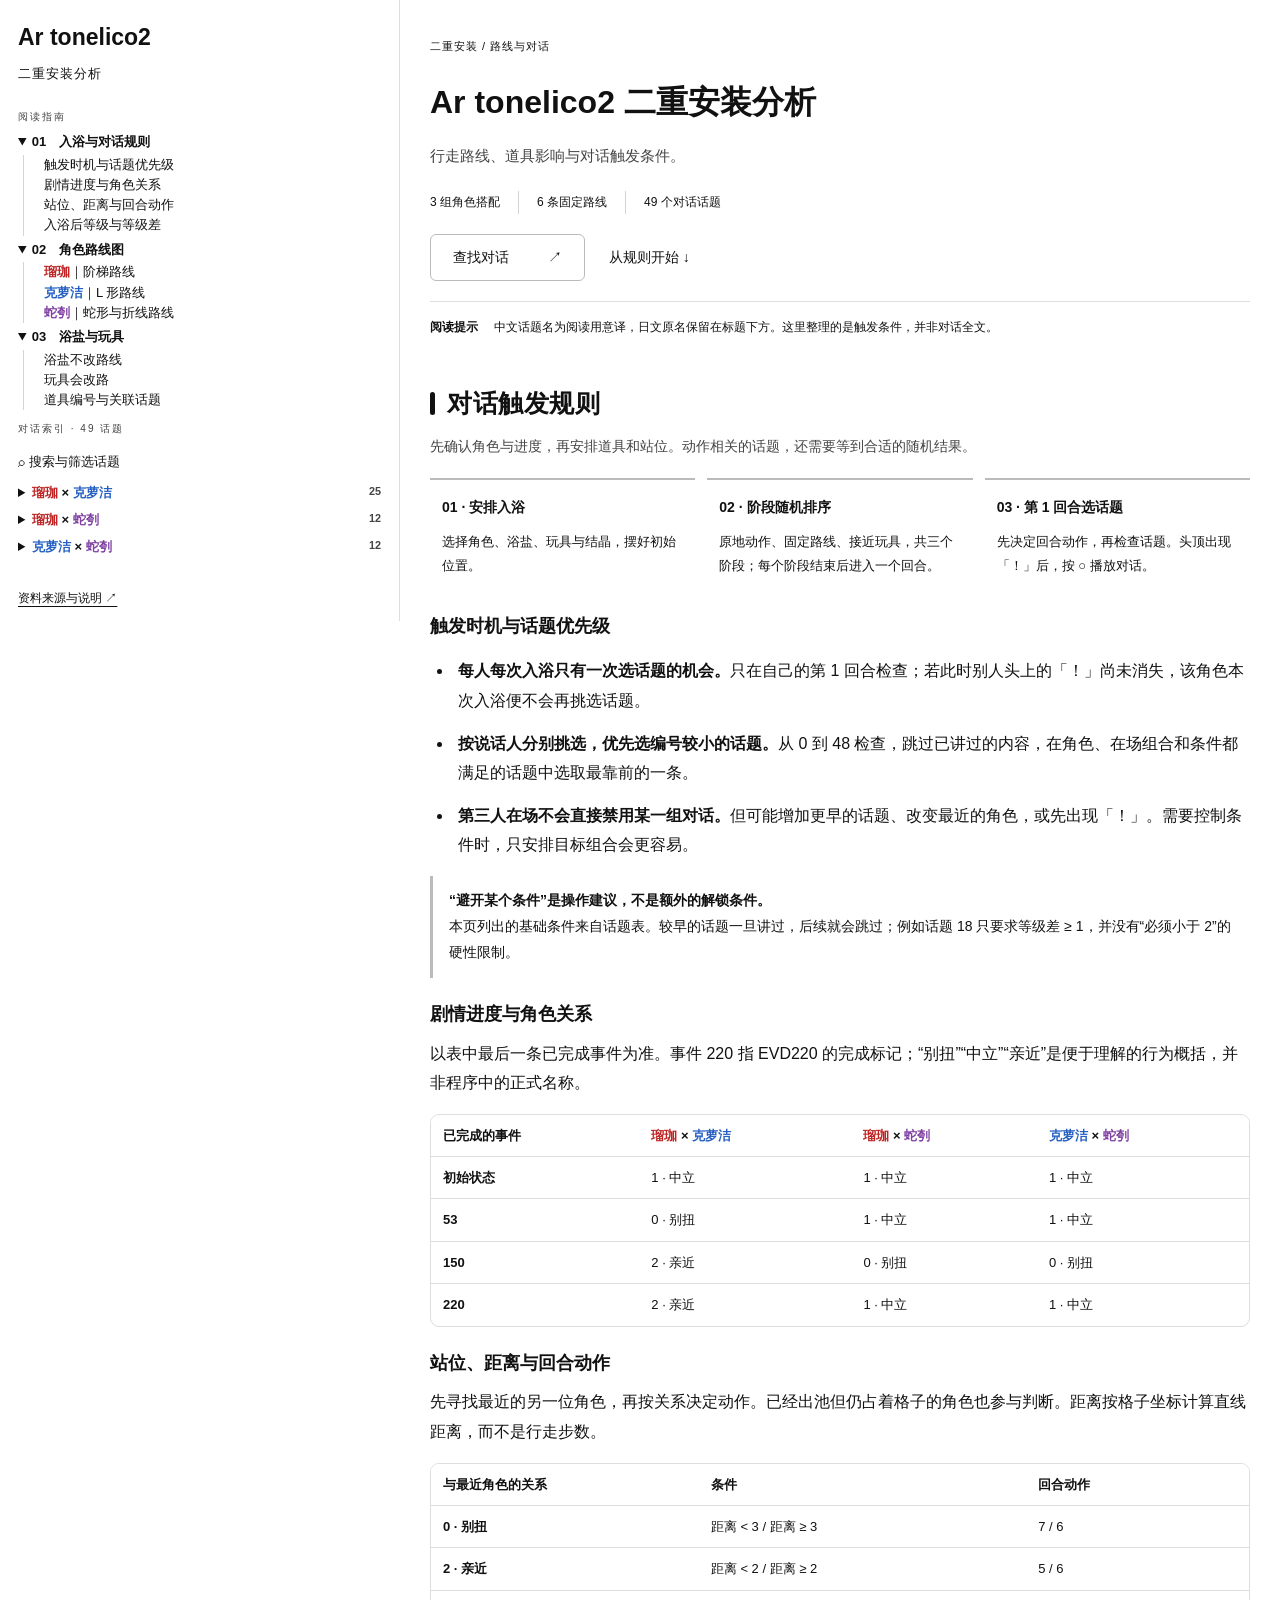
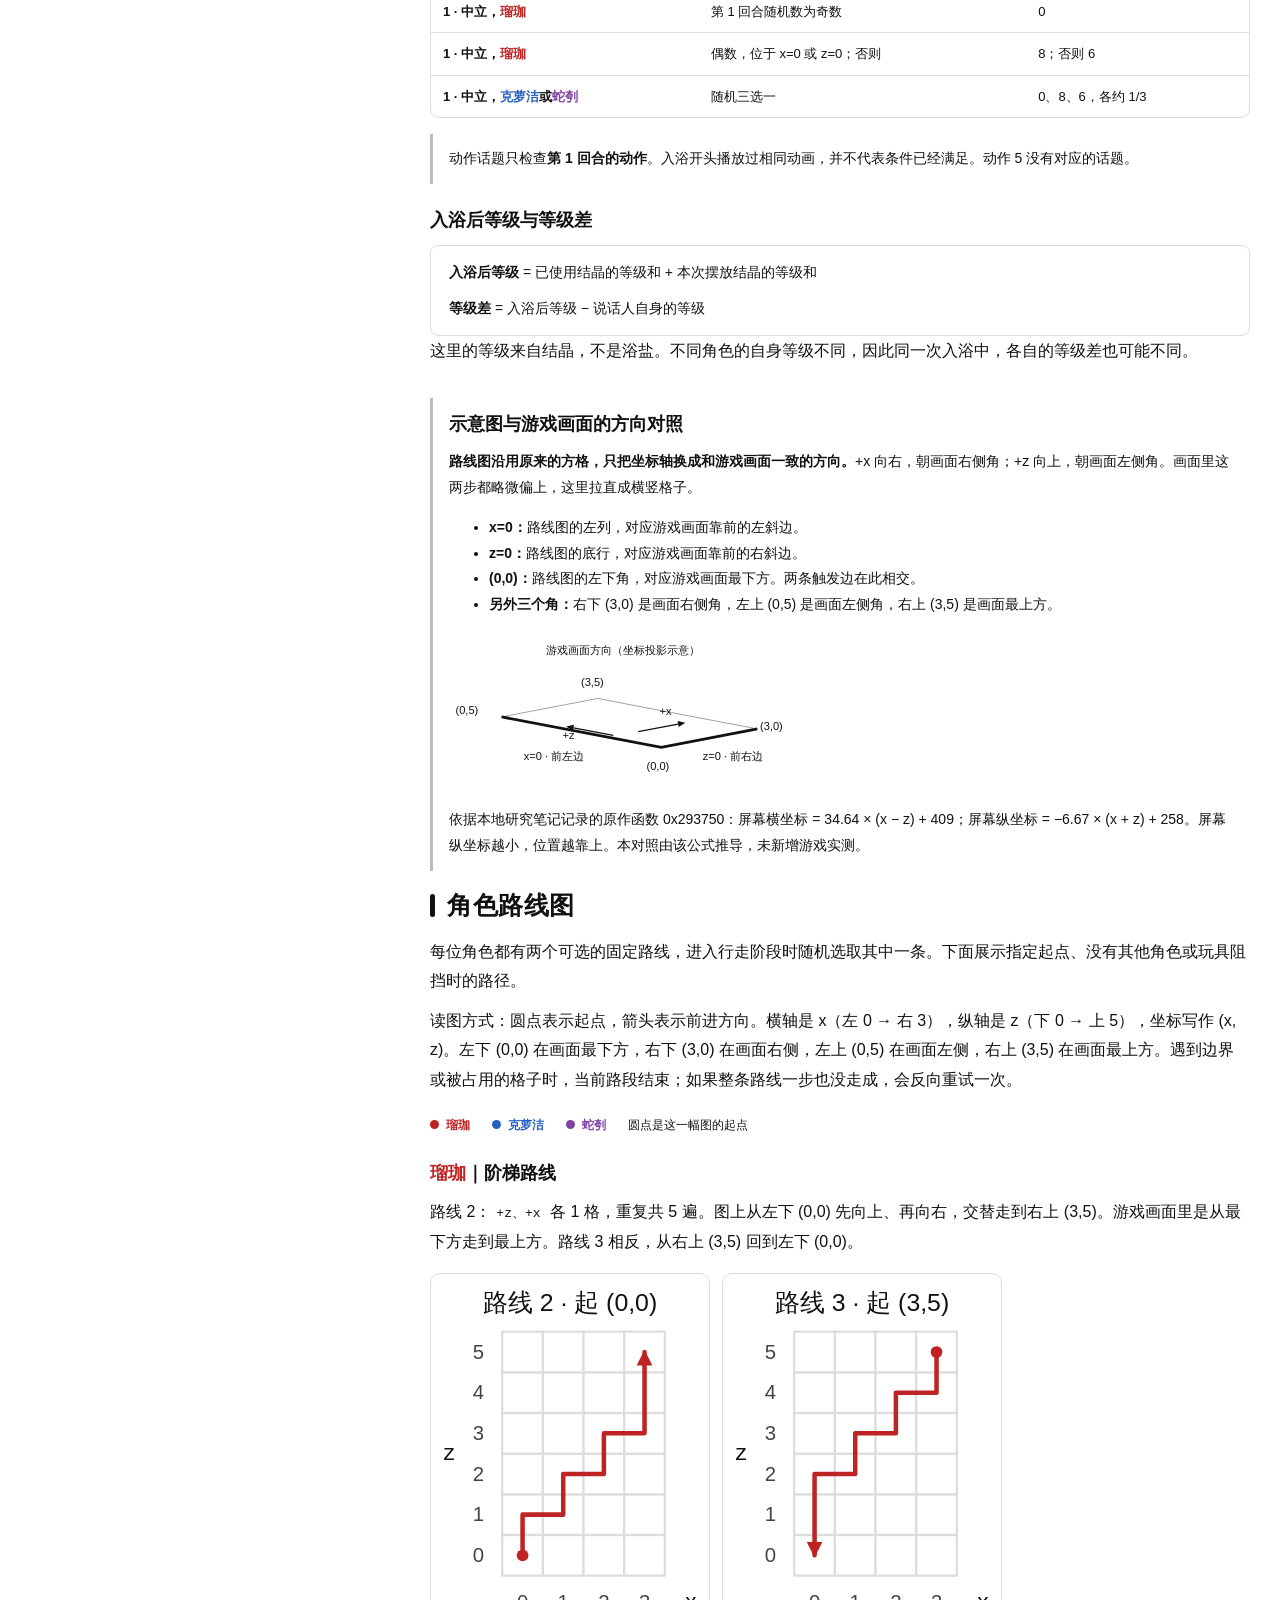
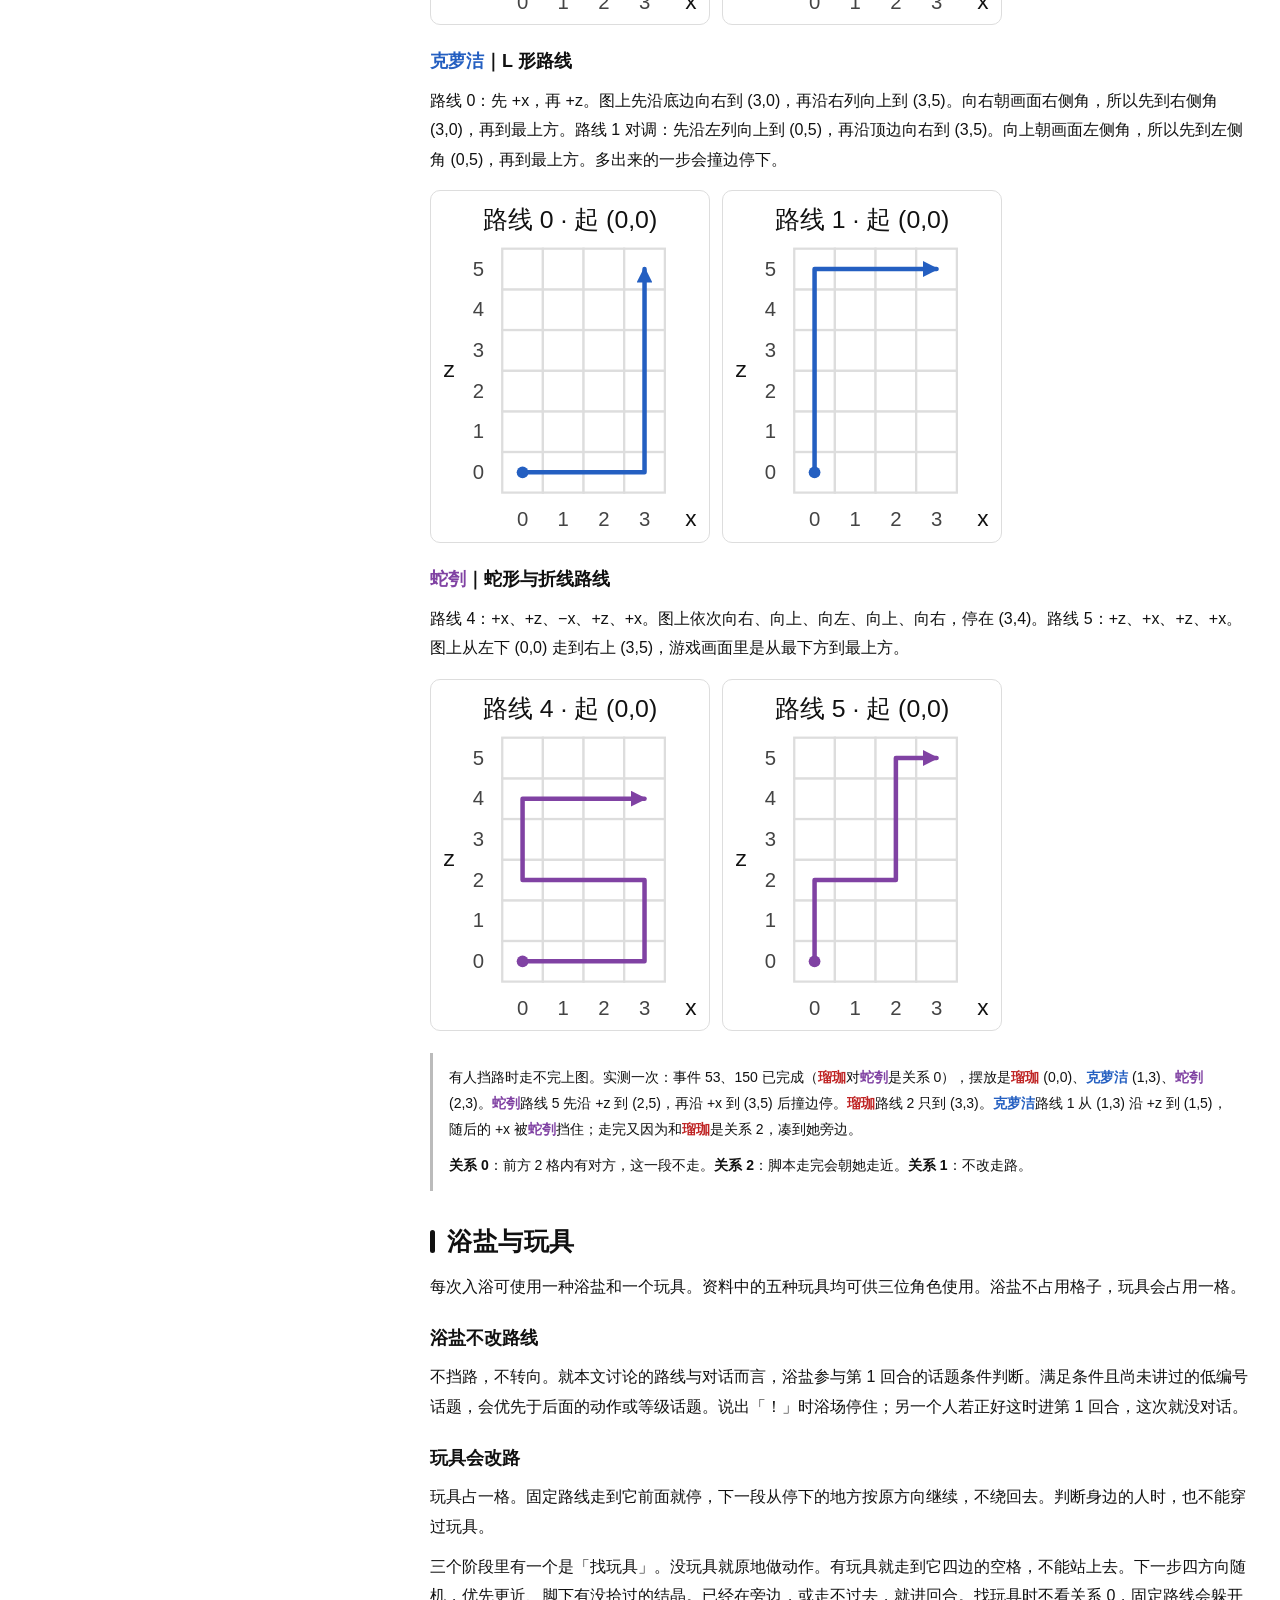
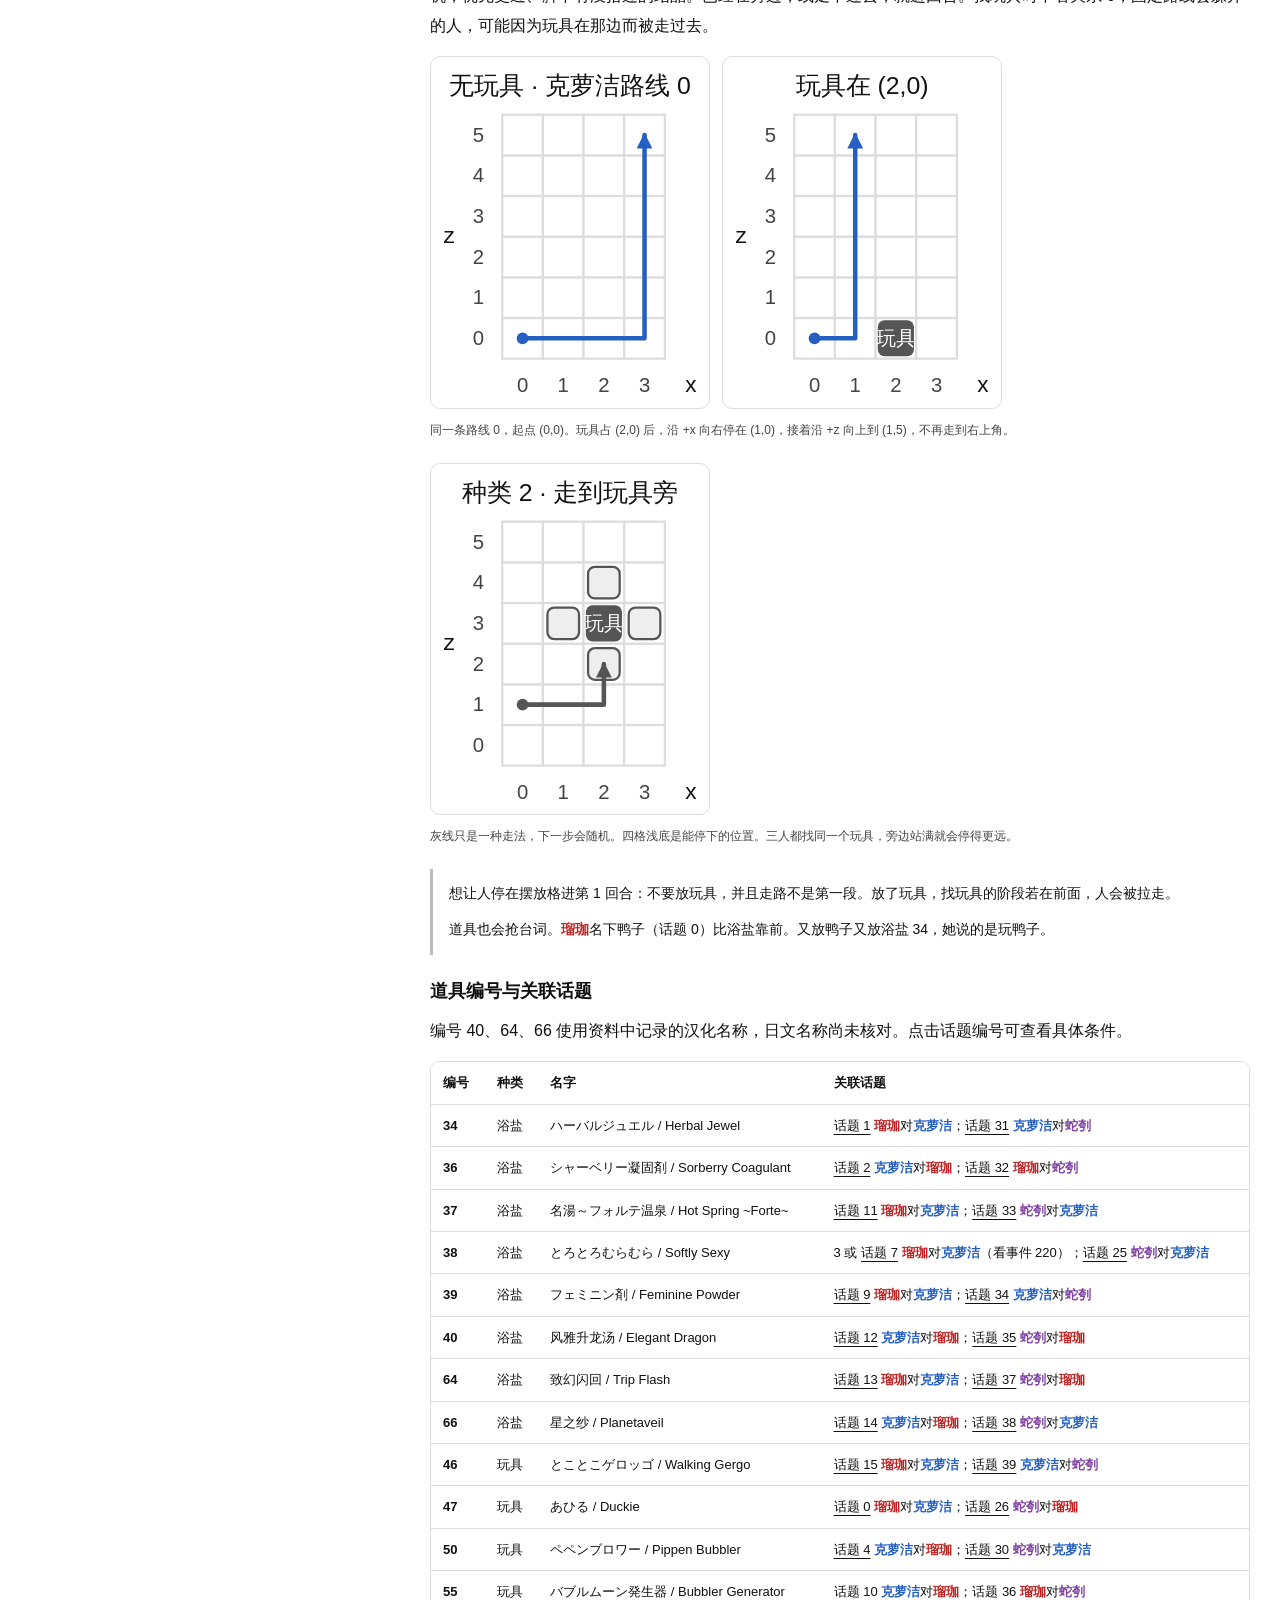
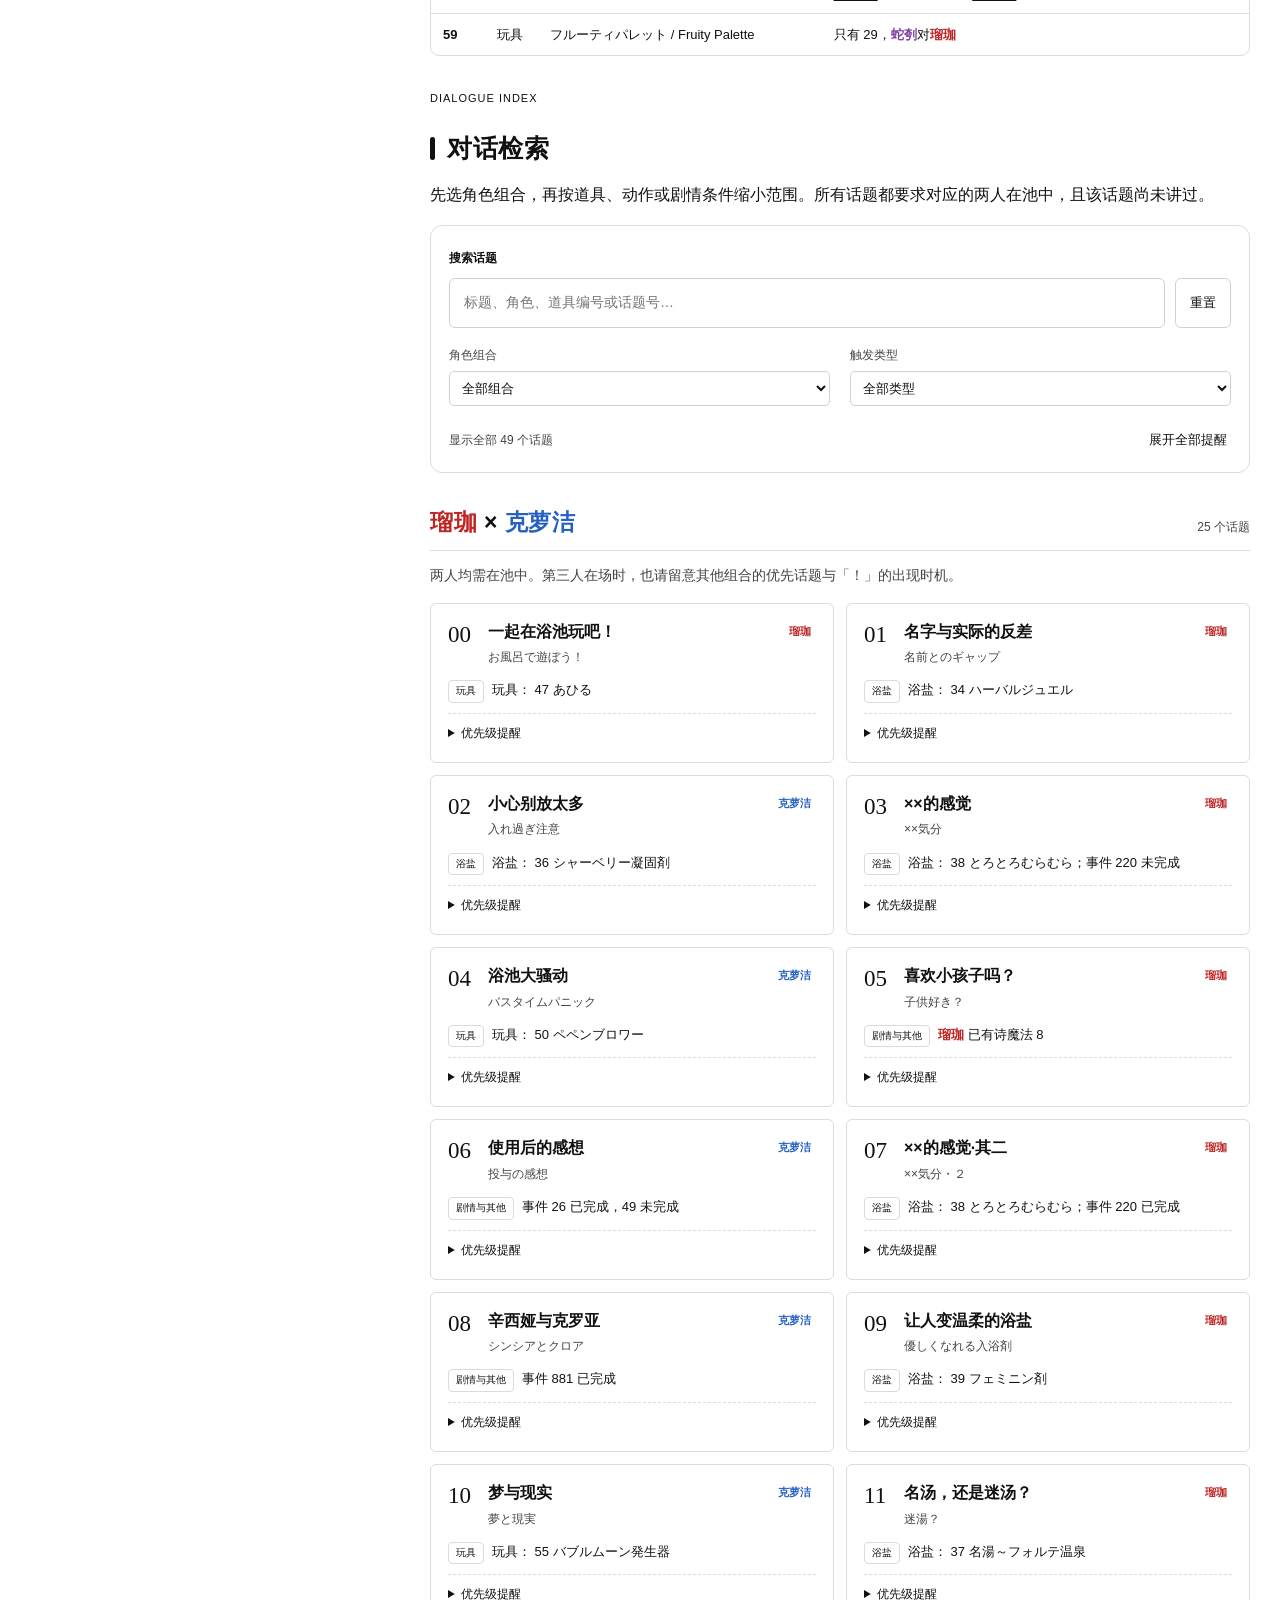
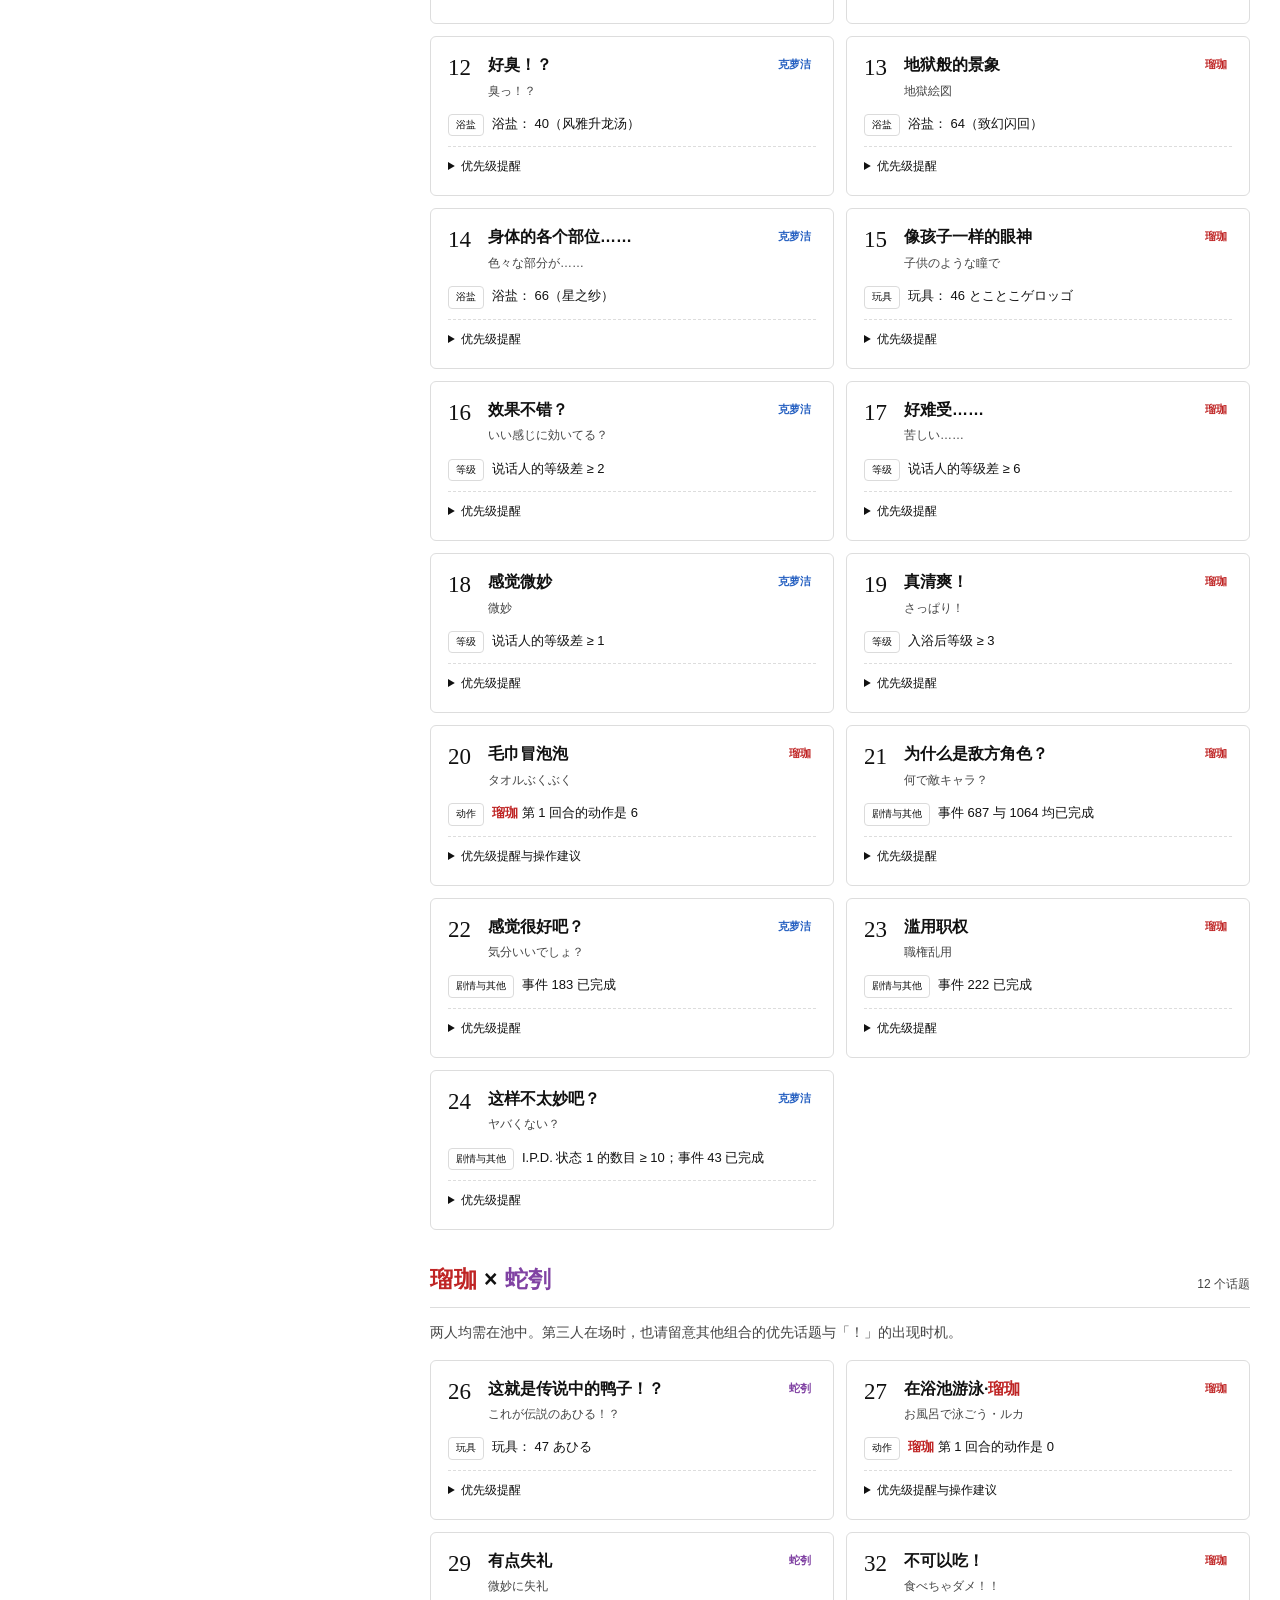
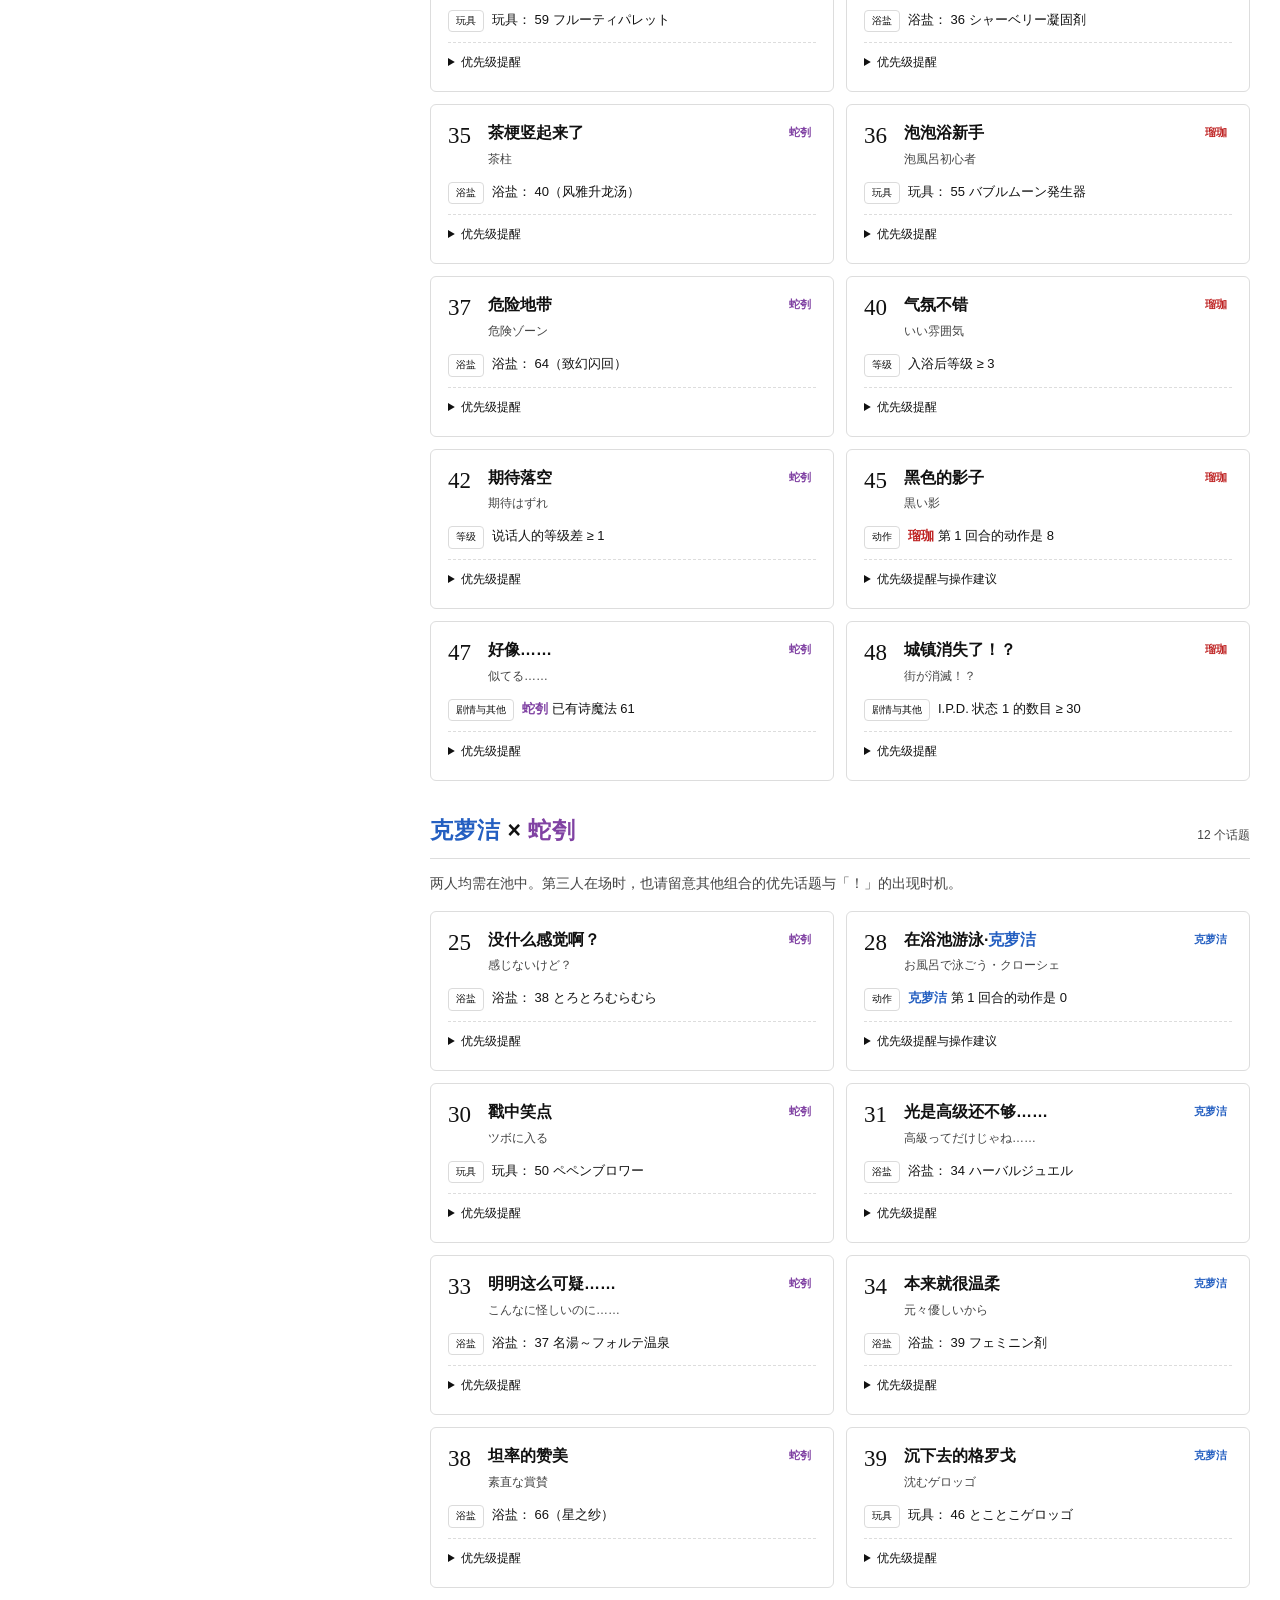
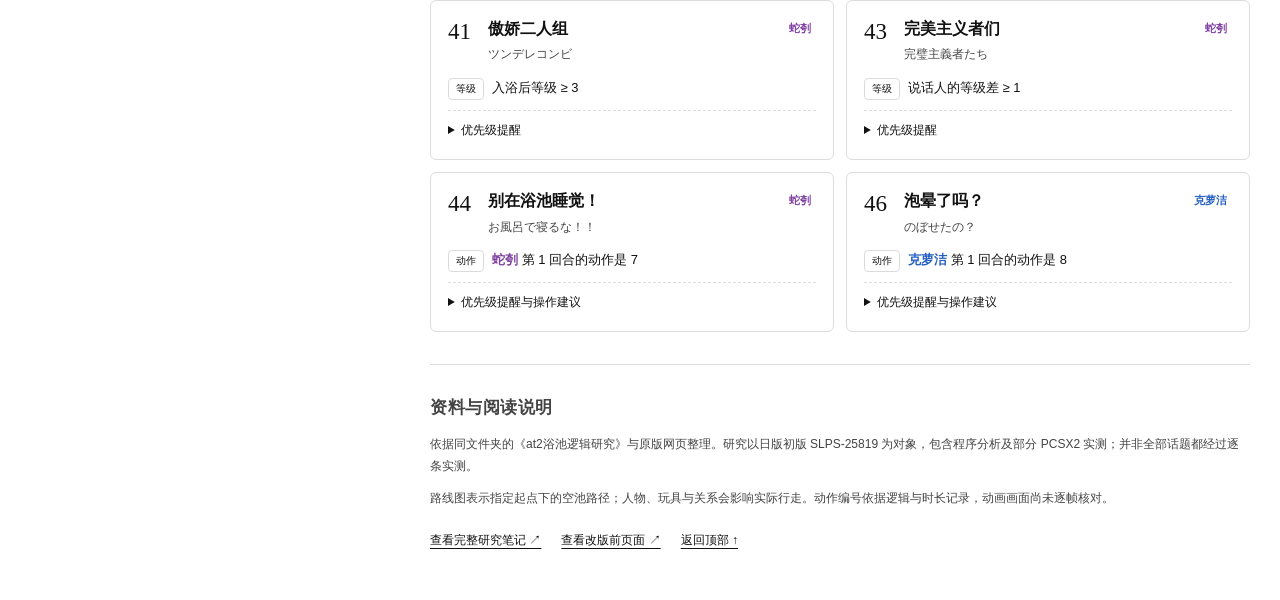
==== commit 8a81e898: "Draw bath routes with x across and z upward, and stop the sidebar from stretching to the full screen" ====
--- a/Ar tonelico2 二重安装分析.html
+++ b/Ar tonelico2 二重安装分析.html
@@ -27,7 +27,7 @@
 .panels{gap:12px}
 .panels svg.board,.panels svg.board:only-child{flex:0 1 280px;width:280px;max-width:100%;padding:8px}
 /* Desktop sidebar is exactly 400 CSS pixels, anchored to the window edge. */
-@media(min-width:1101px){.layout{max-width:none;margin:0;grid-template-columns:400px minmax(0,1fr)}.toc{width:400px;min-width:400px;max-width:400px}}
+@media(min-width:1101px){.layout{max-width:none;margin:0;align-items:start;grid-template-columns:400px minmax(0,1fr)}.toc{width:400px;min-width:400px;max-width:400px;height:auto;max-height:none;align-self:start;overflow:visible;padding:16px 18px 12px}.nav-label{margin:10px 0 4px}.nav-group{margin-bottom:2px}.nav-group summary{padding:2px 0}.toc li a{padding:1px 8px;line-height:1.4}.toc ul{margin-bottom:2px;padding-bottom:0}}
 </style></head><body><a class="skip" href="#main">跳到正文</a><div class="mobile-bar"><b>Ar tonelico2 · 二重安装分析</b><button id="menu-toggle" aria-controls="navigation" aria-expanded="false">目录 ☰</button></div><div class="layout"><aside class="toc" id="navigation" aria-label="页面目录"><a class="brand" href="#top"><span>Ar tonelico2<small>二重安装分析</small></span></a><div class="nav-label">阅读指南</div><details class="nav-group" open><summary><a href="#rules">01　入浴与对话规则</a></summary><ul><li><a href="#rules-priority">触发时机与话题优先级</a></li><li><a href="#rules-relations">剧情进度与角色关系</a></li><li><a href="#rules-actions">站位、距离与回合动作</a></li><li><a href="#rules-levels">入浴后等级与等级差</a></li></ul></details><details class="nav-group" open><summary><a href="#routes">02　角色路线图</a></summary><ul><li><a href="#routes-1"><span class="person r">瑠珈</span>｜阶梯路线</a></li><li><a href="#routes-2"><span class="person c">克萝洁</span>｜L 形路线</a></li><li><a href="#routes-3"><span class="person j">蛇刳</span>｜蛇形与折线路线</a></li></ul></details><details class="nav-group" open><summary><a href="#items">03　浴盐与玩具</a></summary><ul><li><a href="#items-1">浴盐不改路线</a></li><li><a href="#items-2">玩具会改路</a></li><li><a href="#items-3">道具编号与关联话题</a></li></ul></details><div class="nav-label">对话索引 · 49 话题</div><a class="nav-search" href="#dialogues">⌕ 搜索与筛选话题</a><details class="nav-group"><summary><span class="person r">瑠珈</span> × <span class="person c">克萝洁</span><small>25</small></summary><ul><li><a href="#pair-lc">查看整组</a></li><li><a href="#topic-0"><em>00</em>一起在浴池玩吧！</a></li><li><a href="#topic-1"><em>01</em>名字与实际的反差</a></li><li><a href="#topic-2"><em>02</em>小心别放太多</a></li><li><a href="#topic-3"><em>03</em>××的感觉</a></li><li><a href="#topic-4"><em>04</em>浴池大骚动</a></li><li><a href="#topic-5"><em>05</em>喜欢小孩子吗？</a></li><li><a href="#topic-6"><em>06</em>使用后的感想</a></li><li><a href="#topic-7"><em>07</em>××的感觉·其二</a></li><li><a href="#topic-8"><em>08</em>辛西娅与克罗亚</a></li><li><a href="#topic-9"><em>09</em>让人变温柔的浴盐</a></li><li><a href="#topic-10"><em>10</em>梦与现实</a></li><li><a href="#topic-11"><em>11</em>名汤，还是迷汤？</a></li><li><a href="#topic-12"><em>12</em>好臭！？</a></li><li><a href="#topic-13"><em>13</em>地狱般的景象</a></li><li><a href="#topic-14"><em>14</em>身体的各个部位……</a></li><li><a href="#topic-15"><em>15</em>像孩子一样的眼神</a></li><li><a href="#topic-16"><em>16</em>效果不错？</a></li><li><a href="#topic-17"><em>17</em>好难受……</a></li><li><a href="#topic-18"><em>18</em>感觉微妙</a></li><li><a href="#topic-19"><em>19</em>真清爽！</a></li><li><a href="#topic-20"><em>20</em>毛巾冒泡泡</a></li><li><a href="#topic-21"><em>21</em>为什么是敌方角色？</a></li><li><a href="#topic-22"><em>22</em>感觉很好吧？</a></li><li><a href="#topic-23"><em>23</em>滥用职权</a></li><li><a href="#topic-24"><em>24</em>这样不太妙吧？</a></li></ul></details><details class="nav-group"><summary><span class="person r">瑠珈</span> × <span class="person j">蛇刳</span><small>12</small></summary><ul><li><a href="#pair-lj">查看整组</a></li><li><a href="#topic-26"><em>26</em>这就是传说中的鸭子！？</a></li><li><a href="#topic-27"><em>27</em>在浴池游泳·<span class="person r">瑠珈</span></a></li><li><a href="#topic-29"><em>29</em>有点失礼</a></li><li><a href="#topic-32"><em>32</em>不可以吃！</a></li><li><a href="#topic-35"><em>35</em>茶梗竖起来了</a></li><li><a href="#topic-36"><em>36</em>泡泡浴新手</a></li><li><a href="#topic-37"><em>37</em>危险地带</a></li><li><a href="#topic-40"><em>40</em>气氛不错</a></li><li><a href="#topic-42"><em>42</em>期待落空</a></li><li><a href="#topic-45"><em>45</em>黑色的影子</a></li><li><a href="#topic-47"><em>47</em>好像……</a></li><li><a href="#topic-48"><em>48</em>城镇消失了！？</a></li></ul></details><details class="nav-group"><summary><span class="person c">克萝洁</span> × <span class="person j">蛇刳</span><small>12</small></summary><ul><li><a href="#pair-cj">查看整组</a></li><li><a href="#topic-25"><em>25</em>没什么感觉啊？</a></li><li><a href="#topic-28"><em>28</em>在浴池游泳·<span class="person c">克萝洁</span></a></li><li><a href="#topic-30"><em>30</em>戳中笑点</a></li><li><a href="#topic-31"><em>31</em>光是高级还不够……</a></li><li><a href="#topic-33"><em>33</em>明明这么可疑……</a></li><li><a href="#topic-34"><em>34</em>本来就很温柔</a></li><li><a href="#topic-38"><em>38</em>坦率的赞美</a></li><li><a href="#topic-39"><em>39</em>沉下去的格罗戈</a></li><li><a href="#topic-41"><em>41</em>傲娇二人组</a></li><li><a href="#topic-43"><em>43</em>完美主义者们</a></li><li><a href="#topic-44"><em>44</em>别在浴池睡觉！</a></li><li><a href="#topic-46"><em>46</em>泡晕了吗？</a></li></ul></details><a class="source-link" href="#sources">资料来源与说明 ↗</a></aside><main id="main"><header id="top"><div class="eyebrow">二重安装 / 路线与对话</div><h1>Ar tonelico2 二重安装分析</h1><p class="lead">行走路线、道具影响与对话触发条件。</p><div class="hero-meta"><span>3 组角色搭配</span><span>6 条固定路线</span><span>49 个对话话题</span></div><a class="primary" href="#dialogues">查找对话 <span>↗</span></a><a class="secondary" href="#rules">从规则开始 ↓</a></header><div class="intro-note"><span>阅读提示</span>中文话题名为阅读用意译，日文原名保留在标题下方。这里整理的是触发条件，并非对话全文。</div><section id="rules"><h2>对话触发规则</h2>
 <p class="section-intro">先确认角色与进度，再安排道具和站位。动作相关的话题，还需要等到合适的随机结果。</p>
 <div class="flow"><div><b>01 · 安排入浴</b><p>选择角色、浴盐、玩具与结晶，摆好初始位置。</p></div><div><b>02 · 阶段随机排序</b><p>原地动作、固定路线、接近玩具，共三个阶段；每个阶段结束后进入一个回合。</p></div><div><b>03 · 第 1 回合选话题</b><p>先决定回合动作，再检查话题。头顶出现「！」后，按 ○ 播放对话。</p></div></div>
@@ -39,10 +39,10 @@
 <h3 id="rules-actions">站位、距离与回合动作</h3><p>先寻找最近的另一位角色，再按关系决定动作。已经出池但仍占着格子的角色也参与判断。距离按格子坐标计算直线距离，而不是行走步数。</p>
 <table><thead><tr><th>与最近角色的关系</th><th>条件</th><th>回合动作</th></tr></thead><tbody><tr><td>0 · 别扭</td><td>距离 &lt; 3 / 距离 ≥ 3</td><td>7 / 6</td></tr><tr><td>2 · 亲近</td><td>距离 &lt; 2 / 距离 ≥ 2</td><td>5 / 6</td></tr><tr><td>1 · 中立，<span class="person r">瑠珈</span></td><td>第 1 回合随机数为奇数</td><td>0</td></tr><tr><td>1 · 中立，<span class="person r">瑠珈</span></td><td>偶数，位于 x=0 或 z=0；否则</td><td>8；否则 6</td></tr><tr><td>1 · 中立，<span class="person c">克萝洁</span>或<span class="person j">蛇刳</span></td><td>随机三选一</td><td>0、8、6，各约 1/3</td></tr></tbody></table>
 <p class="note">动作话题只检查<b>第 1 回合的动作</b>。入浴开头播放过相同动画，并不代表条件已经满足。动作 5 没有对应的话题。</p>
-<h3 id="rules-levels">入浴后等级与等级差</h3><div class="formula"><p><b>入浴后等级</b> = 已使用结晶的等级和 + 本次摆放结晶的等级和</p><p><b>等级差</b> = 入浴后等级 − 说话人自身的等级</p></div><p>这里的等级来自结晶，不是浴盐。不同角色的自身等级不同，因此同一次入浴中，各自的等级差也可能不同。</p></section><section id="routes"><div class="note" id="coordinate-reference"><h3 style="margin-top:0">示意图与游戏画面的方向对照</h3><p><b>下面的矩形路线图是展开图，不是游戏画面的俯视截图。</b>展开图中 +x 向上、+z 向右；游戏画面中 +x 朝右上、+z 朝左上。</p><ul><li><b>x=0：</b>展开图的底行，对应游戏画面靠前的左斜边。</li><li><b>z=0：</b>展开图的左列，对应游戏画面靠前的右斜边。</li><li><b>(0,0)：</b>展开图的左下角，对应游戏画面最下方的角。两条触发边在此相交。</li><li><b>四个角不要对调：</b>展开图左上是 (3,0)，游戏画面里在右侧；展开图右下是 (0,5)，游戏画面里在左侧；展开图右上 (3,5) 才是游戏画面最上方。</li></ul><svg viewBox="0 0 390 180" role="img" aria-label="游戏画面坐标方向：原点在最下方，x增大向右上，z增大向左上" style="width:360px;max-width:100%;height:auto"><path d="M230 125 L334 105 L161 72 L57 92 Z" fill="white" stroke="#999"/><path d="M57 92 L230 125 L334 105" fill="none" stroke="#111" stroke-width="3"/><g fill="#111" font-size="12" font-family="sans-serif"><text x="214" y="150">(0,0)</text><text x="337" y="106">(3,0)</text><text x="7" y="89">(0,5)</text><text x="143" y="59">(3,5)</text><text x="81" y="139">x=0 · 前左边</text><text x="275" y="139">z=0 · 前右边</text><line x1="205.0" y1="108.0" x2="248.2" y2="99.7" stroke="#111" stroke-width="1.4"/><path d="M256.1,98.2 L248.8,102.8 L247.6,96.5 Z" fill="#111"/><text x="228" y="90">+x</text><line x1="178.0" y1="112.0" x2="134.8" y2="103.8" stroke="#111" stroke-width="1.4"/><path d="M126.9,102.3 L135.4,100.6 L134.2,106.9 Z" fill="#111"/><text x="123" y="116">+z</text><text x="105" y="24">游戏画面方向（坐标投影示意）</text></g></svg><p>依据本地研究笔记记录的原作函数 0x293750：屏幕横坐标 = 34.64 × (x − z) + 409；屏幕纵坐标 = −6.67 × (x + z) + 258。屏幕纵坐标越小，位置越靠上。本对照由该公式推导，未新增游戏实测。</p></div>
+<h3 id="rules-levels">入浴后等级与等级差</h3><div class="formula"><p><b>入浴后等级</b> = 已使用结晶的等级和 + 本次摆放结晶的等级和</p><p><b>等级差</b> = 入浴后等级 − 说话人自身的等级</p></div><p>这里的等级来自结晶，不是浴盐。不同角色的自身等级不同，因此同一次入浴中，各自的等级差也可能不同。</p></section><section id="routes"><div class="note" id="coordinate-reference"><h3 style="margin-top:0">示意图与游戏画面的方向对照</h3><p><b>路线图沿用原来的方格，只把坐标轴换成和游戏画面一致的方向。</b>+x 向右，朝画面右侧角；+z 向上，朝画面左侧角。画面里这两步都略微偏上，这里拉直成横竖格子。</p><ul><li><b>x=0：</b>路线图的左列，对应游戏画面靠前的左斜边。</li><li><b>z=0：</b>路线图的底行，对应游戏画面靠前的右斜边。</li><li><b>(0,0)：</b>路线图的左下角，对应游戏画面最下方。两条触发边在此相交。</li><li><b>另外三个角：</b>右下 (3,0) 是画面右侧角，左上 (0,5) 是画面左侧角，右上 (3,5) 是画面最上方。</li></ul><svg viewBox="0 0 390 180" role="img" aria-label="游戏画面坐标方向：原点在最下方，x增大向右上，z增大向左上" style="width:360px;max-width:100%;height:auto"><path d="M230 125 L334 105 L161 72 L57 92 Z" fill="white" stroke="#999"/><path d="M57 92 L230 125 L334 105" fill="none" stroke="#111" stroke-width="3"/><g fill="#111" font-size="12" font-family="sans-serif"><text x="214" y="150">(0,0)</text><text x="337" y="106">(3,0)</text><text x="7" y="89">(0,5)</text><text x="143" y="59">(3,5)</text><text x="81" y="139">x=0 · 前左边</text><text x="275" y="139">z=0 · 前右边</text><line x1="205.0" y1="108.0" x2="248.2" y2="99.7" stroke="#111" stroke-width="1.4"/><path d="M256.1,98.2 L248.8,102.8 L247.6,96.5 Z" fill="#111"/><text x="228" y="90">+x</text><line x1="178.0" y1="112.0" x2="134.8" y2="103.8" stroke="#111" stroke-width="1.4"/><path d="M126.9,102.3 L135.4,100.6 L134.2,106.9 Z" fill="#111"/><text x="123" y="116">+z</text><text x="105" y="24">游戏画面方向（坐标投影示意）</text></g></svg><p>依据本地研究笔记记录的原作函数 0x293750：屏幕横坐标 = 34.64 × (x − z) + 409；屏幕纵坐标 = −6.67 × (x + z) + 258。屏幕纵坐标越小，位置越靠上。本对照由该公式推导，未新增游戏实测。</p></div>
   <h2>角色路线图</h2>
   <p>每位角色都有两个可选的固定路线，进入行走阶段时随机选取其中一条。下面展示指定起点、没有其他角色或玩具阻挡时的路径。</p>
-  <p>读图方式：圆点表示起点，箭头表示前进方向。横轴是 z（左 0 → 右 5），纵轴是 x（下 0 → 上 3），坐标写作 (x, z)。四个角与游戏画面对应：左下 (0,0) 在画面最下方，左上 (3,0) 在画面右侧，右下 (0,5) 在画面左侧，右上 (3,5) 在画面最上方。遇到边界或被占用的格子时，当前路段结束；如果整条路线一步也没走成，会反向重试一次。</p>
+  <p>读图方式：圆点表示起点，箭头表示前进方向。横轴是 x（左 0 → 右 3），纵轴是 z（下 0 → 上 5），坐标写作 (x, z)。左下 (0,0) 在画面最下方，右下 (3,0) 在画面右侧，左上 (0,5) 在画面左侧，右上 (3,5) 在画面最上方。遇到边界或被占用的格子时，当前路段结束；如果整条路线一步也没走成，会反向重试一次。</p>
   <div class="legend">
     <span><i class="sw" style="background:var(--ruka)"></i><span class="person r">瑠珈</span></span>
     <span><i class="sw" style="background:var(--cloche)"></i><span class="person c">克萝洁</span></span>
@@ -51,7 +51,7 @@
   </div>
 
   <h3 id="routes-1"><span class="person r"><span class="person r">瑠珈</span></span>｜阶梯路线</h3>
-  <p>路线 2：<code>+z、+x</code> 各 1 格，重复共 5 遍。展开图上从左下 (0,0) 斜向右上，贴到顶边后停在 (3,5)。游戏画面里，(0,0) 在最下方，(3,5) 在最上方。路线 3 相反，从 (3,5) 斜回 (0,0)。</p>
+  <p>路线 2：<code>+z、+x</code> 各 1 格，重复共 5 遍。图上从左下 (0,0) 先向上、再向右，交替走到右上 (3,5)。游戏画面里是从最下方走到最上方。路线 3 相反，从右上 (3,5) 回到左下 (0,0)。</p>
   <figure class="board" data-aria="瑠珈的两条楼梯路线">
     <script type="application/json">
     {"panels":[
@@ -62,7 +62,7 @@
   </figure>
 
   <h3 id="routes-2"><span class="person c"><span class="person c">克萝洁</span></span>｜L 形路线</h3>
-  <p>路线 0：先 +x，再 +z。展开图上从左下沿左列走到顶边，再向右到 (3,5)。左列是 z=0，游戏画面上是靠前的右斜边，所以先到右侧角 (3,0)，再到最上方 (3,5)。路线 1 对调：展开图上先沿底边向右到 (0,5)，再沿右列向上到 (3,5)。底边是 x=0，游戏画面上是靠前的左斜边，所以先到左侧角 (0,5)，再到最上方。多出来的一步会撞边停下。</p>
+  <p>路线 0：先 +x，再 +z。图上先沿底边向右到 (3,0)，再沿右列向上到 (3,5)。向右朝画面右侧角，所以先到右侧角 (3,0)，再到最上方。路线 1 对调：先沿左列向上到 (0,5)，再沿顶边向右到 (3,5)。向上朝画面左侧角，所以先到左侧角 (0,5)，再到最上方。多出来的一步会撞边停下。</p>
   <figure class="board" data-aria="克萝洁的两条贴边路线">
     <script type="application/json">
     {"panels":[
@@ -73,7 +73,7 @@
   </figure>
 
   <h3 id="routes-3"><span class="person j"><span class="person j">蛇刳</span></span>｜蛇形与折线路线</h3>
-  <p>路线 4：+x、+z、−x、+z、+x。展开图上依次向上、向右、向下、向右、向上，停在 (3,4)。路线 5：+z、+x、+z、+x。展开图上从左下 (0,0) 到右上 (3,5)，游戏画面里是从最下方到最上方。</p>
+  <p>路线 4：+x、+z、−x、+z、+x。图上依次向右、向上、向左、向上、向右，停在 (3,4)。路线 5：+z、+x、+z、+x。图上从左下 (0,0) 走到右上 (3,5)，游戏画面里是从最下方到最上方。</p>
   <figure class="board" data-aria="蛇刳的蛇形路线和折钩路线">
     <script type="application/json">
     {"panels":[
@@ -103,7 +103,7 @@
       {"caption":"玩具在 (2,0)","color":"#245fc1","cells":[[0,0],[1,0],[1,1],[1,2],[1,3],[1,4],[1,5]],"blocks":[{"x":2,"z":0,"label":"玩具"}]}
     ]}
     </script>
-    <figcaption>同一条路线 0，起点 (0,0)。玩具占 (2,0) 后，沿 +x 往上停在 (1,0)，接着沿 +z 往右到 (1,5)，不再沿顶边走。</figcaption>
+    <figcaption>同一条路线 0，起点 (0,0)。玩具占 (2,0) 后，沿 +x 向右停在 (1,0)，接着沿 +z 向上到 (1,5)，不再走到右上角。</figcaption>
   </figure>
 
   <figure class="board" data-aria="走向玩具时，终点是玩具四周的空格">
@@ -140,7 +140,7 @@
       <tr><td>59</td><td>玩具</td><td>フルーティパレット / Fruity Palette</td><td>只有 29，<span class="person j">蛇刳</span>对<span class="person r">瑠珈</span></td></tr>
     </tbody>
   </table>
-</section><section id="dialogues"><div class="eyebrow">DIALOGUE INDEX</div><h2>对话检索</h2><p>先选角色组合，再按道具、动作或剧情条件缩小范围。所有话题都要求对应的两人在池中，且该话题尚未讲过。</p><div class="filters"><label for="search">搜索话题</label><div class="search-row"><input id="search" type="search" placeholder="标题、角色、道具编号或话题号…"><button id="reset" type="button">重置</button></div><div class="select-row"><label>角色组合<select id="pair-filter"><option value="">全部组合</option><option value="lc"><span class="person r">瑠珈</span> × <span class="person c">克萝洁</span></option><option value="lj"><span class="person r">瑠珈</span> × <span class="person j">蛇刳</span></option><option value="cj"><span class="person c">克萝洁</span> × <span class="person j">蛇刳</span></option></select></label><label>触发类型<select id="type-filter"><option value="">全部类型</option><option>浴盐</option><option>玩具</option><option>动作</option><option>等级</option><option>剧情与其他</option></select></label></div><div class="filter-footer"><span id="results" role="status" aria-live="polite">显示全部 49 个话题</span><button id="expand" type="button" aria-expanded="false">展开全部提醒</button></div></div><p id="empty" hidden>没有找到匹配的话题。试试其他关键词，或重置筛选。</p></section><section id="pair-lc" class="pair-section"><div class="pair-heading"><h2><span class="person r">瑠珈</span> × <span class="person c">克萝洁</span></h2><span>25 个话题</span></div><p class="section-intro">两人均需在池中。第三人在场时，也请留意其他组合的优先话题与「！」的出现时机。</p><article class="topic" id="topic-0" data-category="玩具" data-pair="lc" data-speaker="瑠珈"><div class="topic-top"><span class="topic-number">00</span><div><h3>一起在浴池玩吧！</h3><p class="jp" lang="ja">お風呂で遊ぼう！</p></div><span class="speaker"><span class="person r">瑠珈</span></span></div><div class="condition"><span class="tag">玩具</span><p>玩具： 47 あひる</p></div><details><summary>优先级提醒</summary><p>这是该角色编号最小的话题。满足基础条件后，仍需在第 1 回合成功进入话题检查。</p></details></article><article class="topic" id="topic-1" data-category="浴盐" data-pair="lc" data-speaker="瑠珈"><div class="topic-top"><span class="topic-number">01</span><div><h3>名字与实际的反差</h3><p class="jp" lang="ja">名前とのギャップ</p></div><span class="speaker"><span class="person r">瑠珈</span></span></div><div class="condition"><span class="tag">浴盐</span><p>浴盐： 34 ハーバルジュエル</p></div><details><summary>优先级提醒</summary><p>同一说话人更小编号的未读话题若也满足条件，会优先出现。已讲过的话题会跳过。</p><p class="prior-links">较早的话题：<a href="#topic-0">00</a></p></details></article><article class="topic" id="topic-2" data-category="浴盐" data-pair="lc" data-speaker="克萝洁"><div class="topic-top"><span class="topic-number">02</span><div><h3>小心别放太多</h3><p class="jp" lang="ja">入れ過ぎ注意</p></div><span class="speaker"><span class="person c">克萝洁</span></span></div><div class="condition"><span class="tag">浴盐</span><p>浴盐： 36 シャーベリー凝固剤</p></div><details><summary>优先级提醒</summary><p>这是该角色编号最小的话题。满足基础条件后，仍需在第 1 回合成功进入话题检查。</p></details></article><article class="topic" id="topic-3" data-category="浴盐" data-pair="lc" data-speaker="瑠珈"><div class="topic-top"><span class="topic-number">03</span><div><h3>××的感觉</h3><p class="jp" lang="ja">××気分</p></div><span class="speaker"><span class="person r">瑠珈</span></span></div><div class="condition"><span class="tag">浴盐</span><p>浴盐： 38 とろとろむらむら；事件 220 未完成</p></div><details><summary>优先级提醒</summary><p>同一说话人更小编号的未读话题若也满足条件，会优先出现。已讲过的话题会跳过。</p><p class="prior-links">较早的话题：<a href="#topic-0">00</a> <a href="#topic-1">01</a></p></details></article><article class="topic" id="topic-4" data-category="玩具" data-pair="lc" data-speaker="克萝洁"><div class="topic-top"><span class="topic-number">04</span><div><h3>浴池大骚动</h3><p class="jp" lang="ja">バスタイムパニック</p></div><span class="speaker"><span class="person c">克萝洁</span></span></div><div class="condition"><span class="tag">玩具</span><p>玩具： 50 ペペンブロワー</p></div><details><summary>优先级提醒</summary><p>同一说话人更小编号的未读话题若也满足条件，会优先出现。已讲过的话题会跳过。</p><p class="prior-links">较早的话题：<a href="#topic-2">02</a></p></details></article><article class="topic" id="topic-5" data-category="剧情与其他" data-pair="lc" data-speaker="瑠珈"><div class="topic-top"><span class="topic-number">05</span><div><h3>喜欢小孩子吗？</h3><p class="jp" lang="ja">子供好き？</p></div><span class="speaker"><span class="person r">瑠珈</span></span></div><div class="condition"><span class="tag">剧情与其他</span><p><span class="person r">瑠珈</span> 已有诗魔法 8</p></div><details><summary>优先级提醒</summary><p>同一说话人更小编号的未读话题若也满足条件，会优先出现。已讲过的话题会跳过。</p><p class="prior-links">较早的话题：<a href="#topic-0">00</a> <a href="#topic-1">01</a> <a href="#topic-3">03</a></p></details></article><article class="topic" id="topic-6" data-category="剧情与其他" data-pair="lc" data-speaker="克萝洁"><div class="topic-top"><span class="topic-number">06</span><div><h3>使用后的感想</h3><p class="jp" lang="ja">投与の感想</p></div><span class="speaker"><span class="person c">克萝洁</span></span></div><div class="condition"><span class="tag">剧情与其他</span><p>事件 26 已完成，49 未完成</p></div><details><summary>优先级提醒</summary><p>同一说话人更小编号的未读话题若也满足条件，会优先出现。已讲过的话题会跳过。</p><p class="prior-links">较早的话题：<a href="#topic-2">02</a> <a href="#topic-4">04</a></p></details></article><article class="topic" id="topic-7" data-category="浴盐" data-pair="lc" data-speaker="瑠珈"><div class="topic-top"><span class="topic-number">07</span><div><h3>××的感觉·其二</h3><p class="jp" lang="ja">××気分・２</p></div><span class="speaker"><span class="person r">瑠珈</span></span></div><div class="condition"><span class="tag">浴盐</span><p>浴盐： 38 とろとろむらむら；事件 220 已完成</p></div><details><summary>优先级提醒</summary><p>同一说话人更小编号的未读话题若也满足条件，会优先出现。已讲过的话题会跳过。</p><p class="prior-links">较早的话题：<a href="#topic-0">00</a> <a href="#topic-1">01</a> <a href="#topic-3">03</a> <a href="#topic-5">05</a></p></details></article><article class="topic" id="topic-8" data-category="剧情与其他" data-pair="lc" data-speaker="克萝洁"><div class="topic-top"><span class="topic-number">08</span><div><h3>辛西娅与克罗亚</h3><p class="jp" lang="ja">シンシアとクロア</p></div><span class="speaker"><span class="person c">克萝洁</span></span></div><div class="condition"><span class="tag">剧情与其他</span><p>事件 881 已完成</p></div><details><summary>优先级提醒</summary><p>同一说话人更小编号的未读话题若也满足条件，会优先出现。已讲过的话题会跳过。</p><p class="prior-links">较早的话题：<a href="#topic-2">02</a> <a href="#topic-4">04</a> <a href="#topic-6">06</a></p></details></article><article class="topic" id="topic-9" data-category="浴盐" data-pair="lc" data-speaker="瑠珈"><div class="topic-top"><span class="topic-number">09</span><div><h3>让人变温柔的浴盐</h3><p class="jp" lang="ja">優しくなれる入浴剤</p></div><span class="speaker"><span class="person r">瑠珈</span></span></div><div class="condition"><span class="tag">浴盐</span><p>浴盐： 39 フェミニン剤</p></div><details><summary>优先级提醒</summary><p>同一说话人更小编号的未读话题若也满足条件，会优先出现。已讲过的话题会跳过。</p><p class="prior-links">较早的话题：<a href="#topic-0">00</a> <a href="#topic-1">01</a> <a href="#topic-3">03</a> <a href="#topic-5">05</a> <a href="#topic-7">07</a></p></details></article><article class="topic" id="topic-10" data-category="玩具" data-pair="lc" data-speaker="克萝洁"><div class="topic-top"><span class="topic-number">10</span><div><h3>梦与现实</h3><p class="jp" lang="ja">夢と現実</p></div><span class="speaker"><span class="person c">克萝洁</span></span></div><div class="condition"><span class="tag">玩具</span><p>玩具： 55 バブルムーン発生器</p></div><details><summary>优先级提醒</summary><p>同一说话人更小编号的未读话题若也满足条件，会优先出现。已讲过的话题会跳过。</p><p class="prior-links">较早的话题：<a href="#topic-2">02</a> <a href="#topic-4">04</a> <a href="#topic-6">06</a> <a href="#topic-8">08</a></p></details></article><article class="topic" id="topic-11" data-category="浴盐" data-pair="lc" data-speaker="瑠珈"><div class="topic-top"><span class="topic-number">11</span><div><h3>名汤，还是迷汤？</h3><p class="jp" lang="ja">迷湯？</p></div><span class="speaker"><span class="person r">瑠珈</span></span></div><div class="condition"><span class="tag">浴盐</span><p>浴盐： 37 名湯～フォルテ温泉</p></div><details><summary>优先级提醒</summary><p>同一说话人更小编号的未读话题若也满足条件，会优先出现。已讲过的话题会跳过。</p><p class="prior-links">较早的话题：<a href="#topic-0">00</a> <a href="#topic-1">01</a> <a href="#topic-3">03</a> <a href="#topic-5">05</a> <a href="#topic-7">07</a> <a href="#topic-9">09</a></p></details></article><article class="topic" id="topic-12" data-category="浴盐" data-pair="lc" data-speaker="克萝洁"><div class="topic-top"><span class="topic-number">12</span><div><h3>好臭！？</h3><p class="jp" lang="ja">臭っ！？</p></div><span class="speaker"><span class="person c">克萝洁</span></span></div><div class="condition"><span class="tag">浴盐</span><p>浴盐： 40（风雅升龙汤）</p></div><details><summary>优先级提醒</summary><p>同一说话人更小编号的未读话题若也满足条件，会优先出现。已讲过的话题会跳过。</p><p class="prior-links">较早的话题：<a href="#topic-2">02</a> <a href="#topic-4">04</a> <a href="#topic-6">06</a> <a href="#topic-8">08</a> <a href="#topic-10">10</a></p></details></article><article class="topic" id="topic-13" data-category="浴盐" data-pair="lc" data-speaker="瑠珈"><div class="topic-top"><span class="topic-number">13</span><div><h3>地狱般的景象</h3><p class="jp" lang="ja">地獄絵図</p></div><span class="speaker"><span class="person r">瑠珈</span></span></div><div class="condition"><span class="tag">浴盐</span><p>浴盐： 64（致幻闪回）</p></div><details><summary>优先级提醒</summary><p>同一说话人更小编号的未读话题若也满足条件，会优先出现。已讲过的话题会跳过。</p><p class="prior-links">较早的话题：<a href="#topic-0">00</a> <a href="#topic-1">01</a> <a href="#topic-3">03</a> <a href="#topic-5">05</a> <a href="#topic-7">07</a> <a href="#topic-9">09</a> <a href="#topic-11">11</a></p></details></article><article class="topic" id="topic-14" data-category="浴盐" data-pair="lc" data-speaker="克萝洁"><div class="topic-top"><span class="topic-number">14</span><div><h3>身体的各个部位……</h3><p class="jp" lang="ja">色々な部分が……</p></div><span class="speaker"><span class="person c">克萝洁</span></span></div><div class="condition"><span class="tag">浴盐</span><p>浴盐： 66（星之纱）</p></div><details><summary>优先级提醒</summary><p>同一说话人更小编号的未读话题若也满足条件，会优先出现。已讲过的话题会跳过。</p><p class="prior-links">较早的话题：<a href="#topic-2">02</a> <a href="#topic-4">04</a> <a href="#topic-6">06</a> <a href="#topic-8">08</a> <a href="#topic-10">10</a> <a href="#topic-12">12</a></p></details></article><article class="topic" id="topic-15" data-category="玩具" data-pair="lc" data-speaker="瑠珈"><div class="topic-top"><span class="topic-number">15</span><div><h3>像孩子一样的眼神</h3><p class="jp" lang="ja">子供のような瞳で</p></div><span class="speaker"><span class="person r">瑠珈</span></span></div><div class="condition"><span class="tag">玩具</span><p>玩具： 46 とことこゲロッゴ</p></div><details><summary>优先级提醒</summary><p>同一说话人更小编号的未读话题若也满足条件，会优先出现。已讲过的话题会跳过。</p><p class="prior-links">较早的话题：<a href="#topic-0">00</a> <a href="#topic-1">01</a> <a href="#topic-3">03</a> <a href="#topic-5">05</a> <a href="#topic-7">07</a> <a href="#topic-9">09</a> <a href="#topic-11">11</a> <a href="#topic-13">13</a></p></details></article><article class="topic" id="topic-16" data-category="等级" data-pair="lc" data-speaker="克萝洁"><div class="topic-top"><span class="topic-number">16</span><div><h3>效果不错？</h3><p class="jp" lang="ja">いい感じに効いてる？</p></div><span class="speaker"><span class="person c">克萝洁</span></span></div><div class="condition"><span class="tag">等级</span><p>说话人的等级差 ≥ 2</p></div><details><summary>优先级提醒</summary><p>同一说话人更小编号的未读话题若也满足条件，会优先出现。已讲过的话题会跳过。</p><p class="prior-links">较早的话题：<a href="#topic-2">02</a> <a href="#topic-4">04</a> <a href="#topic-6">06</a> <a href="#topic-8">08</a> <a href="#topic-10">10</a> <a href="#topic-12">12</a> <a href="#topic-14">14</a></p></details></article><article class="topic" id="topic-17" data-category="等级" data-pair="lc" data-speaker="瑠珈"><div class="topic-top"><span class="topic-number">17</span><div><h3>好难受……</h3><p class="jp" lang="ja">苦しい……</p></div><span class="speaker"><span class="person r">瑠珈</span></span></div><div class="condition"><span class="tag">等级</span><p>说话人的等级差 ≥ 6</p></div><details><summary>优先级提醒</summary><p>同一说话人更小编号的未读话题若也满足条件，会优先出现。已讲过的话题会跳过。</p><p class="prior-links">较早的话题：<a href="#topic-0">00</a> <a href="#topic-1">01</a> <a href="#topic-3">03</a> <a href="#topic-5">05</a> <a href="#topic-7">07</a> <a href="#topic-9">09</a> <a href="#topic-11">11</a> <a href="#topic-13">13</a> <a href="#topic-15">15</a></p></details></article><article class="topic" id="topic-18" data-category="等级" data-pair="lc" data-speaker="克萝洁"><div class="topic-top"><span class="topic-number">18</span><div><h3>感觉微妙</h3><p class="jp" lang="ja">微妙</p></div><span class="speaker"><span class="person c">克萝洁</span></span></div><div class="condition"><span class="tag">等级</span><p>说话人的等级差 ≥ 1</p></div><details><summary>优先级提醒</summary><p>同一说话人更小编号的未读话题若也满足条件，会优先出现。已讲过的话题会跳过。</p><p class="prior-links">较早的话题：<a href="#topic-2">02</a> <a href="#topic-4">04</a> <a href="#topic-6">06</a> <a href="#topic-8">08</a> <a href="#topic-10">10</a> <a href="#topic-12">12</a> <a href="#topic-14">14</a> <a href="#topic-16">16</a></p><p>更早的等级话题如果尚未讲过，可能先被选中；这不会改变本条的基础等级条件。</p></details></article><article class="topic" id="topic-19" data-category="等级" data-pair="lc" data-speaker="瑠珈"><div class="topic-top"><span class="topic-number">19</span><div><h3>真清爽！</h3><p class="jp" lang="ja">さっぱり！</p></div><span class="speaker"><span class="person r">瑠珈</span></span></div><div class="condition"><span class="tag">等级</span><p>入浴后等级 ≥ 3</p></div><details><summary>优先级提醒</summary><p>同一说话人更小编号的未读话题若也满足条件，会优先出现。已讲过的话题会跳过。</p><p class="prior-links">较早的话题：<a href="#topic-0">00</a> <a href="#topic-1">01</a> <a href="#topic-3">03</a> <a href="#topic-5">05</a> <a href="#topic-7">07</a> <a href="#topic-9">09</a> <a href="#topic-11">11</a> <a href="#topic-13">13</a> <a href="#topic-15">15</a> <a href="#topic-17">17</a></p><p>更早的等级话题如果尚未讲过，可能先被选中；这不会改变本条的基础等级条件。</p></details></article><article class="topic" id="topic-20" data-category="动作" data-pair="lc" data-speaker="瑠珈"><div class="topic-top"><span class="topic-number">20</span><div><h3>毛巾冒泡泡</h3><p class="jp" lang="ja">タオルぶくぶく</p></div><span class="speaker"><span class="person r">瑠珈</span></span></div><div class="condition"><span class="tag">动作</span><p><span class="person r">瑠珈</span> 第 1 回合的动作是 6</p></div><details><summary>优先级提醒与操作建议</summary><p>同一说话人更小编号的未读话题若也满足条件，会优先出现。已讲过的话题会跳过。</p><p class="prior-links">较早的话题：<a href="#topic-0">00</a> <a href="#topic-1">01</a> <a href="#topic-3">03</a> <a href="#topic-5">05</a> <a href="#topic-7">07</a> <a href="#topic-9">09</a> <a href="#topic-11">11</a> <a href="#topic-13">13</a> <a href="#topic-15">15</a> <a href="#topic-17">17</a> <a href="#topic-19">19</a></p><p><b>站位与动作建议：</b>要得到动作 6：关系 2 时保持距离 ≥ 2；关系 0 时保持距离 ≥ 3。关系 1 时，<span class="person r">瑠珈</span>需要随机数为偶数，且不站在 x=0 或 z=0。初始摆位后若先行走，位置仍会变化。</p></details></article><article class="topic" id="topic-21" data-category="剧情与其他" data-pair="lc" data-speaker="瑠珈"><div class="topic-top"><span class="topic-number">21</span><div><h3>为什么是敌方角色？</h3><p class="jp" lang="ja">何で敵キャラ？</p></div><span class="speaker"><span class="person r">瑠珈</span></span></div><div class="condition"><span class="tag">剧情与其他</span><p>事件 687 与 1064 均已完成</p></div><details><summary>优先级提醒</summary><p>同一说话人更小编号的未读话题若也满足条件，会优先出现。已讲过的话题会跳过。</p><p class="prior-links">较早的话题：<a href="#topic-0">00</a> <a href="#topic-1">01</a> <a href="#topic-3">03</a> <a href="#topic-5">05</a> <a href="#topic-7">07</a> <a href="#topic-9">09</a> <a href="#topic-11">11</a> <a href="#topic-13">13</a> <a href="#topic-15">15</a> <a href="#topic-17">17</a> <a href="#topic-19">19</a> <a href="#topic-20">20</a></p></details></article><article class="topic" id="topic-22" data-category="剧情与其他" data-pair="lc" data-speaker="克萝洁"><div class="topic-top"><span class="topic-number">22</span><div><h3>感觉很好吧？</h3><p class="jp" lang="ja">気分いいでしょ？</p></div><span class="speaker"><span class="person c">克萝洁</span></span></div><div class="condition"><span class="tag">剧情与其他</span><p>事件 183 已完成</p></div><details><summary>优先级提醒</summary><p>同一说话人更小编号的未读话题若也满足条件，会优先出现。已讲过的话题会跳过。</p><p class="prior-links">较早的话题：<a href="#topic-2">02</a> <a href="#topic-4">04</a> <a href="#topic-6">06</a> <a href="#topic-8">08</a> <a href="#topic-10">10</a> <a href="#topic-12">12</a> <a href="#topic-14">14</a> <a href="#topic-16">16</a> <a href="#topic-18">18</a></p></details></article><article class="topic" id="topic-23" data-category="剧情与其他" data-pair="lc" data-speaker="瑠珈"><div class="topic-top"><span class="topic-number">23</span><div><h3>滥用职权</h3><p class="jp" lang="ja">職権乱用</p></div><span class="speaker"><span class="person r">瑠珈</span></span></div><div class="condition"><span class="tag">剧情与其他</span><p>事件 222 已完成</p></div><details><summary>优先级提醒</summary><p>同一说话人更小编号的未读话题若也满足条件，会优先出现。已讲过的话题会跳过。</p><p class="prior-links">较早的话题：<a href="#topic-0">00</a> <a href="#topic-1">01</a> <a href="#topic-3">03</a> <a href="#topic-5">05</a> <a href="#topic-7">07</a> <a href="#topic-9">09</a> <a href="#topic-11">11</a> <a href="#topic-13">13</a> <a href="#topic-15">15</a> <a href="#topic-17">17</a> <a href="#topic-19">19</a> <a href="#topic-20">20</a> <a href="#topic-21">21</a></p></details></article><article class="topic" id="topic-24" data-category="剧情与其他" data-pair="lc" data-speaker="克萝洁"><div class="topic-top"><span class="topic-number">24</span><div><h3>这样不太妙吧？</h3><p class="jp" lang="ja">ヤバくない？</p></div><span class="speaker"><span class="person c">克萝洁</span></span></div><div class="condition"><span class="tag">剧情与其他</span><p>I.P.D. 状态 1 的数目 ≥ 10；事件 43 已完成</p></div><details><summary>优先级提醒</summary><p>同一说话人更小编号的未读话题若也满足条件，会优先出现。已讲过的话题会跳过。</p><p class="prior-links">较早的话题：<a href="#topic-2">02</a> <a href="#topic-4">04</a> <a href="#topic-6">06</a> <a href="#topic-8">08</a> <a href="#topic-10">10</a> <a href="#topic-12">12</a> <a href="#topic-14">14</a> <a href="#topic-16">16</a> <a href="#topic-18">18</a> <a href="#topic-22">22</a></p></details></article></section><section id="pair-lj" class="pair-section"><div class="pair-heading"><h2><span class="person r">瑠珈</span> × <span class="person j">蛇刳</span></h2><span>12 个话题</span></div><p class="section-intro">两人均需在池中。第三人在场时，也请留意其他组合的优先话题与「！」的出现时机。</p><article class="topic" id="topic-26" data-category="玩具" data-pair="lj" data-speaker="蛇刳"><div class="topic-top"><span class="topic-number">26</span><div><h3>这就是传说中的鸭子！？</h3><p class="jp" lang="ja">これが伝説のあひる！？</p></div><span class="speaker"><span class="person j">蛇刳</span></span></div><div class="condition"><span class="tag">玩具</span><p>玩具： 47 あひる</p></div><details><summary>优先级提醒</summary><p>同一说话人更小编号的未读话题若也满足条件，会优先出现。已讲过的话题会跳过。</p><p class="prior-links">较早的话题：<a href="#topic-25">25</a></p></details></article><article class="topic" id="topic-27" data-category="动作" data-pair="lj" data-speaker="瑠珈"><div class="topic-top"><span class="topic-number">27</span><div><h3>在浴池游泳·<span class="person r">瑠珈</span></h3><p class="jp" lang="ja">お風呂で泳ごう・ルカ</p></div><span class="speaker"><span class="person r">瑠珈</span></span></div><div class="condition"><span class="tag">动作</span><p><span class="person r">瑠珈</span> 第 1 回合的动作是 0</p></div><details><summary>优先级提醒与操作建议</summary><p>同一说话人更小编号的未读话题若也满足条件，会优先出现。已讲过的话题会跳过。</p><p class="prior-links">较早的话题：<a href="#topic-0">00</a> <a href="#topic-1">01</a> <a href="#topic-3">03</a> <a href="#topic-5">05</a> <a href="#topic-7">07</a> <a href="#topic-9">09</a> <a href="#topic-11">11</a> <a href="#topic-13">13</a> <a href="#topic-15">15</a> <a href="#topic-17">17</a> <a href="#topic-19">19</a> <a href="#topic-20">20</a> <a href="#topic-21">21</a> <a href="#topic-23">23</a></p><p><b>站位与动作建议：</b>与<span class="person j">蛇刳</span>的关系为 1 时，<span class="person r">瑠珈</span>第 1 回合随机数为奇数就会做动作 0。关系为 1 的时期是事件 150 完成前，或事件 220 完成后。池边位置不影响这次奇偶判断。</p></details></article><article class="topic" id="topic-29" data-category="玩具" data-pair="lj" data-speaker="蛇刳"><div class="topic-top"><span class="topic-number">29</span><div><h3>有点失礼</h3><p class="jp" lang="ja">微妙に失礼</p></div><span class="speaker"><span class="person j">蛇刳</span></span></div><div class="condition"><span class="tag">玩具</span><p>玩具： 59 フルーティパレット</p></div><details><summary>优先级提醒</summary><p>同一说话人更小编号的未读话题若也满足条件，会优先出现。已讲过的话题会跳过。</p><p class="prior-links">较早的话题：<a href="#topic-25">25</a> <a href="#topic-26">26</a></p></details></article><article class="topic" id="topic-32" data-category="浴盐" data-pair="lj" data-speaker="瑠珈"><div class="topic-top"><span class="topic-number">32</span><div><h3>不可以吃！</h3><p class="jp" lang="ja">食べちゃダメ！！</p></div><span class="speaker"><span class="person r">瑠珈</span></span></div><div class="condition"><span class="tag">浴盐</span><p>浴盐： 36 シャーベリー凝固剤</p></div><details><summary>优先级提醒</summary><p>同一说话人更小编号的未读话题若也满足条件，会优先出现。已讲过的话题会跳过。</p><p class="prior-links">较早的话题：<a href="#topic-0">00</a> <a href="#topic-1">01</a> <a href="#topic-3">03</a> <a href="#topic-5">05</a> <a href="#topic-7">07</a> <a href="#topic-9">09</a> <a href="#topic-11">11</a> <a href="#topic-13">13</a> <a href="#topic-15">15</a> <a href="#topic-17">17</a> <a href="#topic-19">19</a> <a href="#topic-20">20</a> <a href="#topic-21">21</a> <a href="#topic-23">23</a> <a href="#topic-27">27</a></p></details></article><article class="topic" id="topic-35" data-category="浴盐" data-pair="lj" data-speaker="蛇刳"><div class="topic-top"><span class="topic-number">35</span><div><h3>茶梗竖起来了</h3><p class="jp" lang="ja">茶柱</p></div><span class="speaker"><span class="person j">蛇刳</span></span></div><div class="condition"><span class="tag">浴盐</span><p>浴盐： 40（风雅升龙汤）</p></div><details><summary>优先级提醒</summary><p>同一说话人更小编号的未读话题若也满足条件，会优先出现。已讲过的话题会跳过。</p><p class="prior-links">较早的话题：<a href="#topic-25">25</a> <a href="#topic-26">26</a> <a href="#topic-29">29</a> <a href="#topic-30">30</a> <a href="#topic-33">33</a></p></details></article><article class="topic" id="topic-36" data-category="玩具" data-pair="lj" data-speaker="瑠珈"><div class="topic-top"><span class="topic-number">36</span><div><h3>泡泡浴新手</h3><p class="jp" lang="ja">泡風呂初心者</p></div><span class="speaker"><span class="person r">瑠珈</span></span></div><div class="condition"><span class="tag">玩具</span><p>玩具： 55 バブルムーン発生器</p></div><details><summary>优先级提醒</summary><p>同一说话人更小编号的未读话题若也满足条件，会优先出现。已讲过的话题会跳过。</p><p class="prior-links">较早的话题：<a href="#topic-0">00</a> <a href="#topic-1">01</a> <a href="#topic-3">03</a> <a href="#topic-5">05</a> <a href="#topic-7">07</a> <a href="#topic-9">09</a> <a href="#topic-11">11</a> <a href="#topic-13">13</a> <a href="#topic-15">15</a> <a href="#topic-17">17</a> <a href="#topic-19">19</a> <a href="#topic-20">20</a> <a href="#topic-21">21</a> <a href="#topic-23">23</a> <a href="#topic-27">27</a> <a href="#topic-32">32</a></p></details></article><article class="topic" id="topic-37" data-category="浴盐" data-pair="lj" data-speaker="蛇刳"><div class="topic-top"><span class="topic-number">37</span><div><h3>危险地带</h3><p class="jp" lang="ja">危険ゾーン</p></div><span class="speaker"><span class="person j">蛇刳</span></span></div><div class="condition"><span class="tag">浴盐</span><p>浴盐： 64（致幻闪回）</p></div><details><summary>优先级提醒</summary><p>同一说话人更小编号的未读话题若也满足条件，会优先出现。已讲过的话题会跳过。</p><p class="prior-links">较早的话题：<a href="#topic-25">25</a> <a href="#topic-26">26</a> <a href="#topic-29">29</a> <a href="#topic-30">30</a> <a href="#topic-33">33</a> <a href="#topic-35">35</a></p></details></article><article class="topic" id="topic-40" data-category="等级" data-pair="lj" data-speaker="瑠珈"><div class="topic-top"><span class="topic-number">40</span><div><h3>气氛不错</h3><p class="jp" lang="ja">いい雰囲気</p></div><span class="speaker"><span class="person r">瑠珈</span></span></div><div class="condition"><span class="tag">等级</span><p>入浴后等级 ≥ 3</p></div><details><summary>优先级提醒</summary><p>同一说话人更小编号的未读话题若也满足条件，会优先出现。已讲过的话题会跳过。</p><p class="prior-links">较早的话题：<a href="#topic-0">00</a> <a href="#topic-1">01</a> <a href="#topic-3">03</a> <a href="#topic-5">05</a> <a href="#topic-7">07</a> <a href="#topic-9">09</a> <a href="#topic-11">11</a> <a href="#topic-13">13</a> <a href="#topic-15">15</a> <a href="#topic-17">17</a> <a href="#topic-19">19</a> <a href="#topic-20">20</a> <a href="#topic-21">21</a> <a href="#topic-23">23</a> <a href="#topic-27">27</a> <a href="#topic-32">32</a> <a href="#topic-36">36</a></p><p>更早的等级话题如果尚未讲过，可能先被选中；这不会改变本条的基础等级条件。</p></details></article><article class="topic" id="topic-42" data-category="等级" data-pair="lj" data-speaker="蛇刳"><div class="topic-top"><span class="topic-number">42</span><div><h3>期待落空</h3><p class="jp" lang="ja">期待はずれ</p></div><span class="speaker"><span class="person j">蛇刳</span></span></div><div class="condition"><span class="tag">等级</span><p>说话人的等级差 ≥ 1</p></div><details><summary>优先级提醒</summary><p>同一说话人更小编号的未读话题若也满足条件，会优先出现。已讲过的话题会跳过。</p><p class="prior-links">较早的话题：<a href="#topic-25">25</a> <a href="#topic-26">26</a> <a href="#topic-29">29</a> <a href="#topic-30">30</a> <a href="#topic-33">33</a> <a href="#topic-35">35</a> <a href="#topic-37">37</a> <a href="#topic-38">38</a> <a href="#topic-41">41</a></p><p>更早的等级话题如果尚未讲过，可能先被选中；这不会改变本条的基础等级条件。</p></details></article><article class="topic" id="topic-45" data-category="动作" data-pair="lj" data-speaker="瑠珈"><div class="topic-top"><span class="topic-number">45</span><div><h3>黑色的影子</h3><p class="jp" lang="ja">黒い影</p></div><span class="speaker"><span class="person r">瑠珈</span></span></div><div class="condition"><span class="tag">动作</span><p><span class="person r">瑠珈</span> 第 1 回合的动作是 8</p></div><details><summary>优先级提醒与操作建议</summary><p>同一说话人更小编号的未读话题若也满足条件，会优先出现。已讲过的话题会跳过。</p><p class="prior-links">较早的话题：<a href="#topic-0">00</a> <a href="#topic-1">01</a> <a href="#topic-3">03</a> <a href="#topic-5">05</a> <a href="#topic-7">07</a> <a href="#topic-9">09</a> <a href="#topic-11">11</a> <a href="#topic-13">13</a> <a href="#topic-15">15</a> <a href="#topic-17">17</a> <a href="#topic-19">19</a> <a href="#topic-20">20</a> <a href="#topic-21">21</a> <a href="#topic-23">23</a> <a href="#topic-27">27</a> <a href="#topic-32">32</a> <a href="#topic-36">36</a> <a href="#topic-40">40</a></p><p><b>站位与动作建议：</b>与最近角色的关系为 1，<span class="person r">瑠珈</span>站在 x=0 或 z=0（展开图的左列或底行；游戏画面靠前的两条斜边），且第 1 回合随机数为偶数时，会做动作 8。展开图的右列 z=5、顶行 x=3 并非这条条件所指的边；只有同时落在 x=0 或 z=0 的端点才满足。建议不放玩具，并在原地阶段先开始时尝试，避免位置先被改变。</p></details></article><article class="topic" id="topic-47" data-category="剧情与其他" data-pair="lj" data-speaker="蛇刳"><div class="topic-top"><span class="topic-number">47</span><div><h3>好像……</h3><p class="jp" lang="ja">似てる……</p></div><span class="speaker"><span class="person j">蛇刳</span></span></div><div class="condition"><span class="tag">剧情与其他</span><p><span class="person j">蛇刳</span> 已有诗魔法 61</p></div><details><summary>优先级提醒</summary><p>同一说话人更小编号的未读话题若也满足条件，会优先出现。已讲过的话题会跳过。</p><p class="prior-links">较早的话题：<a href="#topic-25">25</a> <a href="#topic-26">26</a> <a href="#topic-29">29</a> <a href="#topic-30">30</a> <a href="#topic-33">33</a> <a href="#topic-35">35</a> <a href="#topic-37">37</a> <a href="#topic-38">38</a> <a href="#topic-41">41</a> <a href="#topic-42">42</a> <a href="#topic-43">43</a> <a href="#topic-44">44</a></p></details></article><article class="topic" id="topic-48" data-category="剧情与其他" data-pair="lj" data-speaker="瑠珈"><div class="topic-top"><span class="topic-number">48</span><div><h3>城镇消失了！？</h3><p class="jp" lang="ja">街が消滅！？</p></div><span class="speaker"><span class="person r">瑠珈</span></span></div><div class="condition"><span class="tag">剧情与其他</span><p>I.P.D. 状态 1 的数目 ≥ 30</p></div><details><summary>优先级提醒</summary><p>同一说话人更小编号的未读话题若也满足条件，会优先出现。已讲过的话题会跳过。</p><p class="prior-links">较早的话题：<a href="#topic-0">00</a> <a href="#topic-1">01</a> <a href="#topic-3">03</a> <a href="#topic-5">05</a> <a href="#topic-7">07</a> <a href="#topic-9">09</a> <a href="#topic-11">11</a> <a href="#topic-13">13</a> <a href="#topic-15">15</a> <a href="#topic-17">17</a> <a href="#topic-19">19</a> <a href="#topic-20">20</a> <a href="#topic-21">21</a> <a href="#topic-23">23</a> <a href="#topic-27">27</a> <a href="#topic-32">32</a> <a href="#topic-36">36</a> <a href="#topic-40">40</a> <a href="#topic-45">45</a></p></details></article></section><section id="pair-cj" class="pair-section"><div class="pair-heading"><h2><span class="person c">克萝洁</span> × <span class="person j">蛇刳</span></h2><span>12 个话题</span></div><p class="section-intro">两人均需在池中。第三人在场时，也请留意其他组合的优先话题与「！」的出现时机。</p><article class="topic" id="topic-25" data-category="浴盐" data-pair="cj" data-speaker="蛇刳"><div class="topic-top"><span class="topic-number">25</span><div><h3>没什么感觉啊？</h3><p class="jp" lang="ja">感じないけど？</p></div><span class="speaker"><span class="person j">蛇刳</span></span></div><div class="condition"><span class="tag">浴盐</span><p>浴盐： 38 とろとろむらむら</p></div><details><summary>优先级提醒</summary><p>这是该角色编号最小的话题。满足基础条件后，仍需在第 1 回合成功进入话题检查。</p></details></article><article class="topic" id="topic-28" data-category="动作" data-pair="cj" data-speaker="克萝洁"><div class="topic-top"><span class="topic-number">28</span><div><h3>在浴池游泳·<span class="person c">克萝洁</span></h3><p class="jp" lang="ja">お風呂で泳ごう・クローシェ</p></div><span class="speaker"><span class="person c">克萝洁</span></span></div><div class="condition"><span class="tag">动作</span><p><span class="person c">克萝洁</span> 第 1 回合的动作是 0</p></div><details><summary>优先级提醒与操作建议</summary><p>同一说话人更小编号的未读话题若也满足条件，会优先出现。已讲过的话题会跳过。</p><p class="prior-links">较早的话题：<a href="#topic-2">02</a> <a href="#topic-4">04</a> <a href="#topic-6">06</a> <a href="#topic-8">08</a> <a href="#topic-10">10</a> <a href="#topic-12">12</a> <a href="#topic-14">14</a> <a href="#topic-16">16</a> <a href="#topic-18">18</a> <a href="#topic-22">22</a> <a href="#topic-24">24</a></p><p><b>站位与动作建议：</b>与<span class="person j">蛇刳</span>的关系为 1 时，<span class="person c">克萝洁</span>约有 1/3 的概率做动作 0。可在事件 150 完成前或 220 完成后尝试；避免第三人改变最近角色。</p></details></article><article class="topic" id="topic-30" data-category="玩具" data-pair="cj" data-speaker="蛇刳"><div class="topic-top"><span class="topic-number">30</span><div><h3>戳中笑点</h3><p class="jp" lang="ja">ツボに入る</p></div><span class="speaker"><span class="person j">蛇刳</span></span></div><div class="condition"><span class="tag">玩具</span><p>玩具： 50 ペペンブロワー</p></div><details><summary>优先级提醒</summary><p>同一说话人更小编号的未读话题若也满足条件，会优先出现。已讲过的话题会跳过。</p><p class="prior-links">较早的话题：<a href="#topic-25">25</a> <a href="#topic-26">26</a> <a href="#topic-29">29</a></p></details></article><article class="topic" id="topic-31" data-category="浴盐" data-pair="cj" data-speaker="克萝洁"><div class="topic-top"><span class="topic-number">31</span><div><h3>光是高级还不够……</h3><p class="jp" lang="ja">高級ってだけじゃね……</p></div><span class="speaker"><span class="person c">克萝洁</span></span></div><div class="condition"><span class="tag">浴盐</span><p>浴盐： 34 ハーバルジュエル</p></div><details><summary>优先级提醒</summary><p>同一说话人更小编号的未读话题若也满足条件，会优先出现。已讲过的话题会跳过。</p><p class="prior-links">较早的话题：<a href="#topic-2">02</a> <a href="#topic-4">04</a> <a href="#topic-6">06</a> <a href="#topic-8">08</a> <a href="#topic-10">10</a> <a href="#topic-12">12</a> <a href="#topic-14">14</a> <a href="#topic-16">16</a> <a href="#topic-18">18</a> <a href="#topic-22">22</a> <a href="#topic-24">24</a> <a href="#topic-28">28</a></p></details></article><article class="topic" id="topic-33" data-category="浴盐" data-pair="cj" data-speaker="蛇刳"><div class="topic-top"><span class="topic-number">33</span><div><h3>明明这么可疑……</h3><p class="jp" lang="ja">こんなに怪しいのに……</p></div><span class="speaker"><span class="person j">蛇刳</span></span></div><div class="condition"><span class="tag">浴盐</span><p>浴盐： 37 名湯～フォルテ温泉</p></div><details><summary>优先级提醒</summary><p>同一说话人更小编号的未读话题若也满足条件，会优先出现。已讲过的话题会跳过。</p><p class="prior-links">较早的话题：<a href="#topic-25">25</a> <a href="#topic-26">26</a> <a href="#topic-29">29</a> <a href="#topic-30">30</a></p></details></article><article class="topic" id="topic-34" data-category="浴盐" data-pair="cj" data-speaker="克萝洁"><div class="topic-top"><span class="topic-number">34</span><div><h3>本来就很温柔</h3><p class="jp" lang="ja">元々優しいから</p></div><span class="speaker"><span class="person c">克萝洁</span></span></div><div class="condition"><span class="tag">浴盐</span><p>浴盐： 39 フェミニン剤</p></div><details><summary>优先级提醒</summary><p>同一说话人更小编号的未读话题若也满足条件，会优先出现。已讲过的话题会跳过。</p><p class="prior-links">较早的话题：<a href="#topic-2">02</a> <a href="#topic-4">04</a> <a href="#topic-6">06</a> <a href="#topic-8">08</a> <a href="#topic-10">10</a> <a href="#topic-12">12</a> <a href="#topic-14">14</a> <a href="#topic-16">16</a> <a href="#topic-18">18</a> <a href="#topic-22">22</a> <a href="#topic-24">24</a> <a href="#topic-28">28</a> <a href="#topic-31">31</a></p></details></article><article class="topic" id="topic-38" data-category="浴盐" data-pair="cj" data-speaker="蛇刳"><div class="topic-top"><span class="topic-number">38</span><div><h3>坦率的赞美</h3><p class="jp" lang="ja">素直な賞賛</p></div><span class="speaker"><span class="person j">蛇刳</span></span></div><div class="condition"><span class="tag">浴盐</span><p>浴盐： 66（星之纱）</p></div><details><summary>优先级提醒</summary><p>同一说话人更小编号的未读话题若也满足条件，会优先出现。已讲过的话题会跳过。</p><p class="prior-links">较早的话题：<a href="#topic-25">25</a> <a href="#topic-26">26</a> <a href="#topic-29">29</a> <a href="#topic-30">30</a> <a href="#topic-33">33</a> <a href="#topic-35">35</a> <a href="#topic-37">37</a></p></details></article><article class="topic" id="topic-39" data-category="玩具" data-pair="cj" data-speaker="克萝洁"><div class="topic-top"><span class="topic-number">39</span><div><h3>沉下去的格罗戈</h3><p class="jp" lang="ja">沈むゲロッゴ</p></div><span class="speaker"><span class="person c">克萝洁</span></span></div><div class="condition"><span class="tag">玩具</span><p>玩具： 46 とことこゲロッゴ</p></div><details><summary>优先级提醒</summary><p>同一说话人更小编号的未读话题若也满足条件，会优先出现。已讲过的话题会跳过。</p><p class="prior-links">较早的话题：<a href="#topic-2">02</a> <a href="#topic-4">04</a> <a href="#topic-6">06</a> <a href="#topic-8">08</a> <a href="#topic-10">10</a> <a href="#topic-12">12</a> <a href="#topic-14">14</a> <a href="#topic-16">16</a> <a href="#topic-18">18</a> <a href="#topic-22">22</a> <a href="#topic-24">24</a> <a href="#topic-28">28</a> <a href="#topic-31">31</a> <a href="#topic-34">34</a></p></details></article><article class="topic" id="topic-41" data-category="等级" data-pair="cj" data-speaker="蛇刳"><div class="topic-top"><span class="topic-number">41</span><div><h3>傲娇二人组</h3><p class="jp" lang="ja">ツンデレコンビ</p></div><span class="speaker"><span class="person j">蛇刳</span></span></div><div class="condition"><span class="tag">等级</span><p>入浴后等级 ≥ 3</p></div><details><summary>优先级提醒</summary><p>同一说话人更小编号的未读话题若也满足条件，会优先出现。已讲过的话题会跳过。</p><p class="prior-links">较早的话题：<a href="#topic-25">25</a> <a href="#topic-26">26</a> <a href="#topic-29">29</a> <a href="#topic-30">30</a> <a href="#topic-33">33</a> <a href="#topic-35">35</a> <a href="#topic-37">37</a> <a href="#topic-38">38</a></p><p>更早的等级话题如果尚未讲过，可能先被选中；这不会改变本条的基础等级条件。</p></details></article><article class="topic" id="topic-43" data-category="等级" data-pair="cj" data-speaker="蛇刳"><div class="topic-top"><span class="topic-number">43</span><div><h3>完美主义者们</h3><p class="jp" lang="ja">完璧主義者たち</p></div><span class="speaker"><span class="person j">蛇刳</span></span></div><div class="condition"><span class="tag">等级</span><p>说话人的等级差 ≥ 1</p></div><details><summary>优先级提醒</summary><p>同一说话人更小编号的未读话题若也满足条件，会优先出现。已讲过的话题会跳过。</p><p class="prior-links">较早的话题：<a href="#topic-25">25</a> <a href="#topic-26">26</a> <a href="#topic-29">29</a> <a href="#topic-30">30</a> <a href="#topic-33">33</a> <a href="#topic-35">35</a> <a href="#topic-37">37</a> <a href="#topic-38">38</a> <a href="#topic-41">41</a> <a href="#topic-42">42</a></p><p>更早的等级话题如果尚未讲过，可能先被选中；这不会改变本条的基础等级条件。</p></details></article><article class="topic" id="topic-44" data-category="动作" data-pair="cj" data-speaker="蛇刳"><div class="topic-top"><span class="topic-number">44</span><div><h3>别在浴池睡觉！</h3><p class="jp" lang="ja">お風呂で寝るな！！</p></div><span class="speaker"><span class="person j">蛇刳</span></span></div><div class="condition"><span class="tag">动作</span><p><span class="person j">蛇刳</span> 第 1 回合的动作是 7</p></div><details><summary>优先级提醒与操作建议</summary><p>同一说话人更小编号的未读话题若也满足条件，会优先出现。已讲过的话题会跳过。</p><p class="prior-links">较早的话题：<a href="#topic-25">25</a> <a href="#topic-26">26</a> <a href="#topic-29">29</a> <a href="#topic-30">30</a> <a href="#topic-33">33</a> <a href="#topic-35">35</a> <a href="#topic-37">37</a> <a href="#topic-38">38</a> <a href="#topic-41">41</a> <a href="#topic-42">42</a> <a href="#topic-43">43</a></p><p><b>站位与动作建议：</b>需要与最近角色的关系为 0，且直线距离严格小于 3。<span class="person j">蛇刳</span>与<span class="person c">克萝洁</span>在事件 150 已完成、220 尚未完成时为关系 0；距离恰好为 3 不满足。</p></details></article><article class="topic" id="topic-46" data-category="动作" data-pair="cj" data-speaker="克萝洁"><div class="topic-top"><span class="topic-number">46</span><div><h3>泡晕了吗？</h3><p class="jp" lang="ja">のぼせたの？</p></div><span class="speaker"><span class="person c">克萝洁</span></span></div><div class="condition"><span class="tag">动作</span><p><span class="person c">克萝洁</span> 第 1 回合的动作是 8</p></div><details><summary>优先级提醒与操作建议</summary><p>同一说话人更小编号的未读话题若也满足条件，会优先出现。已讲过的话题会跳过。</p><p class="prior-links">较早的话题：<a href="#topic-2">02</a> <a href="#topic-4">04</a> <a href="#topic-6">06</a> <a href="#topic-8">08</a> <a href="#topic-10">10</a> <a href="#topic-12">12</a> <a href="#topic-14">14</a> <a href="#topic-16">16</a> <a href="#topic-18">18</a> <a href="#topic-22">22</a> <a href="#topic-24">24</a> <a href="#topic-28">28</a> <a href="#topic-31">31</a> <a href="#topic-34">34</a> <a href="#topic-39">39</a></p><p><b>站位与动作建议：</b>与最近角色的关系为 1 时，<span class="person c">克萝洁</span>约有 1/3 的概率做动作 8。只安排她和<span class="person j">蛇刳</span>，可在事件 150 完成前或 220 完成后尝试。开头动作会在进入回合时重新计算。</p></details></article></section><footer id="sources"><h2>资料与阅读说明</h2><p>依据同文件夹的《at2浴池逻辑研究》与原版网页整理。研究以日版初版 SLPS-25819 为对象，包含程序分析及部分 PCSX2 实测；并非全部话题都经过逐条实测。</p><p>路线图表示指定起点下的空池路径；人物、玩具与关系会影响实际行走。动作编号依据逻辑与时长记录，动画画面尚未逐帧核对。</p><a href="at2浴池逻辑研究.md">查看完整研究笔记 ↗</a><a href="浴池路线与对话.原版备份.html">查看改版前页面 ↗</a><a href="#top">返回顶部 ↑</a></footer></main></div><script>
+</section><section id="dialogues"><div class="eyebrow">DIALOGUE INDEX</div><h2>对话检索</h2><p>先选角色组合，再按道具、动作或剧情条件缩小范围。所有话题都要求对应的两人在池中，且该话题尚未讲过。</p><div class="filters"><label for="search">搜索话题</label><div class="search-row"><input id="search" type="search" placeholder="标题、角色、道具编号或话题号…"><button id="reset" type="button">重置</button></div><div class="select-row"><label>角色组合<select id="pair-filter"><option value="">全部组合</option><option value="lc"><span class="person r">瑠珈</span> × <span class="person c">克萝洁</span></option><option value="lj"><span class="person r">瑠珈</span> × <span class="person j">蛇刳</span></option><option value="cj"><span class="person c">克萝洁</span> × <span class="person j">蛇刳</span></option></select></label><label>触发类型<select id="type-filter"><option value="">全部类型</option><option>浴盐</option><option>玩具</option><option>动作</option><option>等级</option><option>剧情与其他</option></select></label></div><div class="filter-footer"><span id="results" role="status" aria-live="polite">显示全部 49 个话题</span><button id="expand" type="button" aria-expanded="false">展开全部提醒</button></div></div><p id="empty" hidden>没有找到匹配的话题。试试其他关键词，或重置筛选。</p></section><section id="pair-lc" class="pair-section"><div class="pair-heading"><h2><span class="person r">瑠珈</span> × <span class="person c">克萝洁</span></h2><span>25 个话题</span></div><p class="section-intro">两人均需在池中。第三人在场时，也请留意其他组合的优先话题与「！」的出现时机。</p><article class="topic" id="topic-0" data-category="玩具" data-pair="lc" data-speaker="瑠珈"><div class="topic-top"><span class="topic-number">00</span><div><h3>一起在浴池玩吧！</h3><p class="jp" lang="ja">お風呂で遊ぼう！</p></div><span class="speaker"><span class="person r">瑠珈</span></span></div><div class="condition"><span class="tag">玩具</span><p>玩具： 47 あひる</p></div><details><summary>优先级提醒</summary><p>这是该角色编号最小的话题。满足基础条件后，仍需在第 1 回合成功进入话题检查。</p></details></article><article class="topic" id="topic-1" data-category="浴盐" data-pair="lc" data-speaker="瑠珈"><div class="topic-top"><span class="topic-number">01</span><div><h3>名字与实际的反差</h3><p class="jp" lang="ja">名前とのギャップ</p></div><span class="speaker"><span class="person r">瑠珈</span></span></div><div class="condition"><span class="tag">浴盐</span><p>浴盐： 34 ハーバルジュエル</p></div><details><summary>优先级提醒</summary><p>同一说话人更小编号的未读话题若也满足条件，会优先出现。已讲过的话题会跳过。</p><p class="prior-links">较早的话题：<a href="#topic-0">00</a></p></details></article><article class="topic" id="topic-2" data-category="浴盐" data-pair="lc" data-speaker="克萝洁"><div class="topic-top"><span class="topic-number">02</span><div><h3>小心别放太多</h3><p class="jp" lang="ja">入れ過ぎ注意</p></div><span class="speaker"><span class="person c">克萝洁</span></span></div><div class="condition"><span class="tag">浴盐</span><p>浴盐： 36 シャーベリー凝固剤</p></div><details><summary>优先级提醒</summary><p>这是该角色编号最小的话题。满足基础条件后，仍需在第 1 回合成功进入话题检查。</p></details></article><article class="topic" id="topic-3" data-category="浴盐" data-pair="lc" data-speaker="瑠珈"><div class="topic-top"><span class="topic-number">03</span><div><h3>××的感觉</h3><p class="jp" lang="ja">××気分</p></div><span class="speaker"><span class="person r">瑠珈</span></span></div><div class="condition"><span class="tag">浴盐</span><p>浴盐： 38 とろとろむらむら；事件 220 未完成</p></div><details><summary>优先级提醒</summary><p>同一说话人更小编号的未读话题若也满足条件，会优先出现。已讲过的话题会跳过。</p><p class="prior-links">较早的话题：<a href="#topic-0">00</a> <a href="#topic-1">01</a></p></details></article><article class="topic" id="topic-4" data-category="玩具" data-pair="lc" data-speaker="克萝洁"><div class="topic-top"><span class="topic-number">04</span><div><h3>浴池大骚动</h3><p class="jp" lang="ja">バスタイムパニック</p></div><span class="speaker"><span class="person c">克萝洁</span></span></div><div class="condition"><span class="tag">玩具</span><p>玩具： 50 ペペンブロワー</p></div><details><summary>优先级提醒</summary><p>同一说话人更小编号的未读话题若也满足条件，会优先出现。已讲过的话题会跳过。</p><p class="prior-links">较早的话题：<a href="#topic-2">02</a></p></details></article><article class="topic" id="topic-5" data-category="剧情与其他" data-pair="lc" data-speaker="瑠珈"><div class="topic-top"><span class="topic-number">05</span><div><h3>喜欢小孩子吗？</h3><p class="jp" lang="ja">子供好き？</p></div><span class="speaker"><span class="person r">瑠珈</span></span></div><div class="condition"><span class="tag">剧情与其他</span><p><span class="person r">瑠珈</span> 已有诗魔法 8</p></div><details><summary>优先级提醒</summary><p>同一说话人更小编号的未读话题若也满足条件，会优先出现。已讲过的话题会跳过。</p><p class="prior-links">较早的话题：<a href="#topic-0">00</a> <a href="#topic-1">01</a> <a href="#topic-3">03</a></p></details></article><article class="topic" id="topic-6" data-category="剧情与其他" data-pair="lc" data-speaker="克萝洁"><div class="topic-top"><span class="topic-number">06</span><div><h3>使用后的感想</h3><p class="jp" lang="ja">投与の感想</p></div><span class="speaker"><span class="person c">克萝洁</span></span></div><div class="condition"><span class="tag">剧情与其他</span><p>事件 26 已完成，49 未完成</p></div><details><summary>优先级提醒</summary><p>同一说话人更小编号的未读话题若也满足条件，会优先出现。已讲过的话题会跳过。</p><p class="prior-links">较早的话题：<a href="#topic-2">02</a> <a href="#topic-4">04</a></p></details></article><article class="topic" id="topic-7" data-category="浴盐" data-pair="lc" data-speaker="瑠珈"><div class="topic-top"><span class="topic-number">07</span><div><h3>××的感觉·其二</h3><p class="jp" lang="ja">××気分・２</p></div><span class="speaker"><span class="person r">瑠珈</span></span></div><div class="condition"><span class="tag">浴盐</span><p>浴盐： 38 とろとろむらむら；事件 220 已完成</p></div><details><summary>优先级提醒</summary><p>同一说话人更小编号的未读话题若也满足条件，会优先出现。已讲过的话题会跳过。</p><p class="prior-links">较早的话题：<a href="#topic-0">00</a> <a href="#topic-1">01</a> <a href="#topic-3">03</a> <a href="#topic-5">05</a></p></details></article><article class="topic" id="topic-8" data-category="剧情与其他" data-pair="lc" data-speaker="克萝洁"><div class="topic-top"><span class="topic-number">08</span><div><h3>辛西娅与克罗亚</h3><p class="jp" lang="ja">シンシアとクロア</p></div><span class="speaker"><span class="person c">克萝洁</span></span></div><div class="condition"><span class="tag">剧情与其他</span><p>事件 881 已完成</p></div><details><summary>优先级提醒</summary><p>同一说话人更小编号的未读话题若也满足条件，会优先出现。已讲过的话题会跳过。</p><p class="prior-links">较早的话题：<a href="#topic-2">02</a> <a href="#topic-4">04</a> <a href="#topic-6">06</a></p></details></article><article class="topic" id="topic-9" data-category="浴盐" data-pair="lc" data-speaker="瑠珈"><div class="topic-top"><span class="topic-number">09</span><div><h3>让人变温柔的浴盐</h3><p class="jp" lang="ja">優しくなれる入浴剤</p></div><span class="speaker"><span class="person r">瑠珈</span></span></div><div class="condition"><span class="tag">浴盐</span><p>浴盐： 39 フェミニン剤</p></div><details><summary>优先级提醒</summary><p>同一说话人更小编号的未读话题若也满足条件，会优先出现。已讲过的话题会跳过。</p><p class="prior-links">较早的话题：<a href="#topic-0">00</a> <a href="#topic-1">01</a> <a href="#topic-3">03</a> <a href="#topic-5">05</a> <a href="#topic-7">07</a></p></details></article><article class="topic" id="topic-10" data-category="玩具" data-pair="lc" data-speaker="克萝洁"><div class="topic-top"><span class="topic-number">10</span><div><h3>梦与现实</h3><p class="jp" lang="ja">夢と現実</p></div><span class="speaker"><span class="person c">克萝洁</span></span></div><div class="condition"><span class="tag">玩具</span><p>玩具： 55 バブルムーン発生器</p></div><details><summary>优先级提醒</summary><p>同一说话人更小编号的未读话题若也满足条件，会优先出现。已讲过的话题会跳过。</p><p class="prior-links">较早的话题：<a href="#topic-2">02</a> <a href="#topic-4">04</a> <a href="#topic-6">06</a> <a href="#topic-8">08</a></p></details></article><article class="topic" id="topic-11" data-category="浴盐" data-pair="lc" data-speaker="瑠珈"><div class="topic-top"><span class="topic-number">11</span><div><h3>名汤，还是迷汤？</h3><p class="jp" lang="ja">迷湯？</p></div><span class="speaker"><span class="person r">瑠珈</span></span></div><div class="condition"><span class="tag">浴盐</span><p>浴盐： 37 名湯～フォルテ温泉</p></div><details><summary>优先级提醒</summary><p>同一说话人更小编号的未读话题若也满足条件，会优先出现。已讲过的话题会跳过。</p><p class="prior-links">较早的话题：<a href="#topic-0">00</a> <a href="#topic-1">01</a> <a href="#topic-3">03</a> <a href="#topic-5">05</a> <a href="#topic-7">07</a> <a href="#topic-9">09</a></p></details></article><article class="topic" id="topic-12" data-category="浴盐" data-pair="lc" data-speaker="克萝洁"><div class="topic-top"><span class="topic-number">12</span><div><h3>好臭！？</h3><p class="jp" lang="ja">臭っ！？</p></div><span class="speaker"><span class="person c">克萝洁</span></span></div><div class="condition"><span class="tag">浴盐</span><p>浴盐： 40（风雅升龙汤）</p></div><details><summary>优先级提醒</summary><p>同一说话人更小编号的未读话题若也满足条件，会优先出现。已讲过的话题会跳过。</p><p class="prior-links">较早的话题：<a href="#topic-2">02</a> <a href="#topic-4">04</a> <a href="#topic-6">06</a> <a href="#topic-8">08</a> <a href="#topic-10">10</a></p></details></article><article class="topic" id="topic-13" data-category="浴盐" data-pair="lc" data-speaker="瑠珈"><div class="topic-top"><span class="topic-number">13</span><div><h3>地狱般的景象</h3><p class="jp" lang="ja">地獄絵図</p></div><span class="speaker"><span class="person r">瑠珈</span></span></div><div class="condition"><span class="tag">浴盐</span><p>浴盐： 64（致幻闪回）</p></div><details><summary>优先级提醒</summary><p>同一说话人更小编号的未读话题若也满足条件，会优先出现。已讲过的话题会跳过。</p><p class="prior-links">较早的话题：<a href="#topic-0">00</a> <a href="#topic-1">01</a> <a href="#topic-3">03</a> <a href="#topic-5">05</a> <a href="#topic-7">07</a> <a href="#topic-9">09</a> <a href="#topic-11">11</a></p></details></article><article class="topic" id="topic-14" data-category="浴盐" data-pair="lc" data-speaker="克萝洁"><div class="topic-top"><span class="topic-number">14</span><div><h3>身体的各个部位……</h3><p class="jp" lang="ja">色々な部分が……</p></div><span class="speaker"><span class="person c">克萝洁</span></span></div><div class="condition"><span class="tag">浴盐</span><p>浴盐： 66（星之纱）</p></div><details><summary>优先级提醒</summary><p>同一说话人更小编号的未读话题若也满足条件，会优先出现。已讲过的话题会跳过。</p><p class="prior-links">较早的话题：<a href="#topic-2">02</a> <a href="#topic-4">04</a> <a href="#topic-6">06</a> <a href="#topic-8">08</a> <a href="#topic-10">10</a> <a href="#topic-12">12</a></p></details></article><article class="topic" id="topic-15" data-category="玩具" data-pair="lc" data-speaker="瑠珈"><div class="topic-top"><span class="topic-number">15</span><div><h3>像孩子一样的眼神</h3><p class="jp" lang="ja">子供のような瞳で</p></div><span class="speaker"><span class="person r">瑠珈</span></span></div><div class="condition"><span class="tag">玩具</span><p>玩具： 46 とことこゲロッゴ</p></div><details><summary>优先级提醒</summary><p>同一说话人更小编号的未读话题若也满足条件，会优先出现。已讲过的话题会跳过。</p><p class="prior-links">较早的话题：<a href="#topic-0">00</a> <a href="#topic-1">01</a> <a href="#topic-3">03</a> <a href="#topic-5">05</a> <a href="#topic-7">07</a> <a href="#topic-9">09</a> <a href="#topic-11">11</a> <a href="#topic-13">13</a></p></details></article><article class="topic" id="topic-16" data-category="等级" data-pair="lc" data-speaker="克萝洁"><div class="topic-top"><span class="topic-number">16</span><div><h3>效果不错？</h3><p class="jp" lang="ja">いい感じに効いてる？</p></div><span class="speaker"><span class="person c">克萝洁</span></span></div><div class="condition"><span class="tag">等级</span><p>说话人的等级差 ≥ 2</p></div><details><summary>优先级提醒</summary><p>同一说话人更小编号的未读话题若也满足条件，会优先出现。已讲过的话题会跳过。</p><p class="prior-links">较早的话题：<a href="#topic-2">02</a> <a href="#topic-4">04</a> <a href="#topic-6">06</a> <a href="#topic-8">08</a> <a href="#topic-10">10</a> <a href="#topic-12">12</a> <a href="#topic-14">14</a></p></details></article><article class="topic" id="topic-17" data-category="等级" data-pair="lc" data-speaker="瑠珈"><div class="topic-top"><span class="topic-number">17</span><div><h3>好难受……</h3><p class="jp" lang="ja">苦しい……</p></div><span class="speaker"><span class="person r">瑠珈</span></span></div><div class="condition"><span class="tag">等级</span><p>说话人的等级差 ≥ 6</p></div><details><summary>优先级提醒</summary><p>同一说话人更小编号的未读话题若也满足条件，会优先出现。已讲过的话题会跳过。</p><p class="prior-links">较早的话题：<a href="#topic-0">00</a> <a href="#topic-1">01</a> <a href="#topic-3">03</a> <a href="#topic-5">05</a> <a href="#topic-7">07</a> <a href="#topic-9">09</a> <a href="#topic-11">11</a> <a href="#topic-13">13</a> <a href="#topic-15">15</a></p></details></article><article class="topic" id="topic-18" data-category="等级" data-pair="lc" data-speaker="克萝洁"><div class="topic-top"><span class="topic-number">18</span><div><h3>感觉微妙</h3><p class="jp" lang="ja">微妙</p></div><span class="speaker"><span class="person c">克萝洁</span></span></div><div class="condition"><span class="tag">等级</span><p>说话人的等级差 ≥ 1</p></div><details><summary>优先级提醒</summary><p>同一说话人更小编号的未读话题若也满足条件，会优先出现。已讲过的话题会跳过。</p><p class="prior-links">较早的话题：<a href="#topic-2">02</a> <a href="#topic-4">04</a> <a href="#topic-6">06</a> <a href="#topic-8">08</a> <a href="#topic-10">10</a> <a href="#topic-12">12</a> <a href="#topic-14">14</a> <a href="#topic-16">16</a></p><p>更早的等级话题如果尚未讲过，可能先被选中；这不会改变本条的基础等级条件。</p></details></article><article class="topic" id="topic-19" data-category="等级" data-pair="lc" data-speaker="瑠珈"><div class="topic-top"><span class="topic-number">19</span><div><h3>真清爽！</h3><p class="jp" lang="ja">さっぱり！</p></div><span class="speaker"><span class="person r">瑠珈</span></span></div><div class="condition"><span class="tag">等级</span><p>入浴后等级 ≥ 3</p></div><details><summary>优先级提醒</summary><p>同一说话人更小编号的未读话题若也满足条件，会优先出现。已讲过的话题会跳过。</p><p class="prior-links">较早的话题：<a href="#topic-0">00</a> <a href="#topic-1">01</a> <a href="#topic-3">03</a> <a href="#topic-5">05</a> <a href="#topic-7">07</a> <a href="#topic-9">09</a> <a href="#topic-11">11</a> <a href="#topic-13">13</a> <a href="#topic-15">15</a> <a href="#topic-17">17</a></p><p>更早的等级话题如果尚未讲过，可能先被选中；这不会改变本条的基础等级条件。</p></details></article><article class="topic" id="topic-20" data-category="动作" data-pair="lc" data-speaker="瑠珈"><div class="topic-top"><span class="topic-number">20</span><div><h3>毛巾冒泡泡</h3><p class="jp" lang="ja">タオルぶくぶく</p></div><span class="speaker"><span class="person r">瑠珈</span></span></div><div class="condition"><span class="tag">动作</span><p><span class="person r">瑠珈</span> 第 1 回合的动作是 6</p></div><details><summary>优先级提醒与操作建议</summary><p>同一说话人更小编号的未读话题若也满足条件，会优先出现。已讲过的话题会跳过。</p><p class="prior-links">较早的话题：<a href="#topic-0">00</a> <a href="#topic-1">01</a> <a href="#topic-3">03</a> <a href="#topic-5">05</a> <a href="#topic-7">07</a> <a href="#topic-9">09</a> <a href="#topic-11">11</a> <a href="#topic-13">13</a> <a href="#topic-15">15</a> <a href="#topic-17">17</a> <a href="#topic-19">19</a></p><p><b>站位与动作建议：</b>要得到动作 6：关系 2 时保持距离 ≥ 2；关系 0 时保持距离 ≥ 3。关系 1 时，<span class="person r">瑠珈</span>需要随机数为偶数，且不站在 x=0 或 z=0。初始摆位后若先行走，位置仍会变化。</p></details></article><article class="topic" id="topic-21" data-category="剧情与其他" data-pair="lc" data-speaker="瑠珈"><div class="topic-top"><span class="topic-number">21</span><div><h3>为什么是敌方角色？</h3><p class="jp" lang="ja">何で敵キャラ？</p></div><span class="speaker"><span class="person r">瑠珈</span></span></div><div class="condition"><span class="tag">剧情与其他</span><p>事件 687 与 1064 均已完成</p></div><details><summary>优先级提醒</summary><p>同一说话人更小编号的未读话题若也满足条件，会优先出现。已讲过的话题会跳过。</p><p class="prior-links">较早的话题：<a href="#topic-0">00</a> <a href="#topic-1">01</a> <a href="#topic-3">03</a> <a href="#topic-5">05</a> <a href="#topic-7">07</a> <a href="#topic-9">09</a> <a href="#topic-11">11</a> <a href="#topic-13">13</a> <a href="#topic-15">15</a> <a href="#topic-17">17</a> <a href="#topic-19">19</a> <a href="#topic-20">20</a></p></details></article><article class="topic" id="topic-22" data-category="剧情与其他" data-pair="lc" data-speaker="克萝洁"><div class="topic-top"><span class="topic-number">22</span><div><h3>感觉很好吧？</h3><p class="jp" lang="ja">気分いいでしょ？</p></div><span class="speaker"><span class="person c">克萝洁</span></span></div><div class="condition"><span class="tag">剧情与其他</span><p>事件 183 已完成</p></div><details><summary>优先级提醒</summary><p>同一说话人更小编号的未读话题若也满足条件，会优先出现。已讲过的话题会跳过。</p><p class="prior-links">较早的话题：<a href="#topic-2">02</a> <a href="#topic-4">04</a> <a href="#topic-6">06</a> <a href="#topic-8">08</a> <a href="#topic-10">10</a> <a href="#topic-12">12</a> <a href="#topic-14">14</a> <a href="#topic-16">16</a> <a href="#topic-18">18</a></p></details></article><article class="topic" id="topic-23" data-category="剧情与其他" data-pair="lc" data-speaker="瑠珈"><div class="topic-top"><span class="topic-number">23</span><div><h3>滥用职权</h3><p class="jp" lang="ja">職権乱用</p></div><span class="speaker"><span class="person r">瑠珈</span></span></div><div class="condition"><span class="tag">剧情与其他</span><p>事件 222 已完成</p></div><details><summary>优先级提醒</summary><p>同一说话人更小编号的未读话题若也满足条件，会优先出现。已讲过的话题会跳过。</p><p class="prior-links">较早的话题：<a href="#topic-0">00</a> <a href="#topic-1">01</a> <a href="#topic-3">03</a> <a href="#topic-5">05</a> <a href="#topic-7">07</a> <a href="#topic-9">09</a> <a href="#topic-11">11</a> <a href="#topic-13">13</a> <a href="#topic-15">15</a> <a href="#topic-17">17</a> <a href="#topic-19">19</a> <a href="#topic-20">20</a> <a href="#topic-21">21</a></p></details></article><article class="topic" id="topic-24" data-category="剧情与其他" data-pair="lc" data-speaker="克萝洁"><div class="topic-top"><span class="topic-number">24</span><div><h3>这样不太妙吧？</h3><p class="jp" lang="ja">ヤバくない？</p></div><span class="speaker"><span class="person c">克萝洁</span></span></div><div class="condition"><span class="tag">剧情与其他</span><p>I.P.D. 状态 1 的数目 ≥ 10；事件 43 已完成</p></div><details><summary>优先级提醒</summary><p>同一说话人更小编号的未读话题若也满足条件，会优先出现。已讲过的话题会跳过。</p><p class="prior-links">较早的话题：<a href="#topic-2">02</a> <a href="#topic-4">04</a> <a href="#topic-6">06</a> <a href="#topic-8">08</a> <a href="#topic-10">10</a> <a href="#topic-12">12</a> <a href="#topic-14">14</a> <a href="#topic-16">16</a> <a href="#topic-18">18</a> <a href="#topic-22">22</a></p></details></article></section><section id="pair-lj" class="pair-section"><div class="pair-heading"><h2><span class="person r">瑠珈</span> × <span class="person j">蛇刳</span></h2><span>12 个话题</span></div><p class="section-intro">两人均需在池中。第三人在场时，也请留意其他组合的优先话题与「！」的出现时机。</p><article class="topic" id="topic-26" data-category="玩具" data-pair="lj" data-speaker="蛇刳"><div class="topic-top"><span class="topic-number">26</span><div><h3>这就是传说中的鸭子！？</h3><p class="jp" lang="ja">これが伝説のあひる！？</p></div><span class="speaker"><span class="person j">蛇刳</span></span></div><div class="condition"><span class="tag">玩具</span><p>玩具： 47 あひる</p></div><details><summary>优先级提醒</summary><p>同一说话人更小编号的未读话题若也满足条件，会优先出现。已讲过的话题会跳过。</p><p class="prior-links">较早的话题：<a href="#topic-25">25</a></p></details></article><article class="topic" id="topic-27" data-category="动作" data-pair="lj" data-speaker="瑠珈"><div class="topic-top"><span class="topic-number">27</span><div><h3>在浴池游泳·<span class="person r">瑠珈</span></h3><p class="jp" lang="ja">お風呂で泳ごう・ルカ</p></div><span class="speaker"><span class="person r">瑠珈</span></span></div><div class="condition"><span class="tag">动作</span><p><span class="person r">瑠珈</span> 第 1 回合的动作是 0</p></div><details><summary>优先级提醒与操作建议</summary><p>同一说话人更小编号的未读话题若也满足条件，会优先出现。已讲过的话题会跳过。</p><p class="prior-links">较早的话题：<a href="#topic-0">00</a> <a href="#topic-1">01</a> <a href="#topic-3">03</a> <a href="#topic-5">05</a> <a href="#topic-7">07</a> <a href="#topic-9">09</a> <a href="#topic-11">11</a> <a href="#topic-13">13</a> <a href="#topic-15">15</a> <a href="#topic-17">17</a> <a href="#topic-19">19</a> <a href="#topic-20">20</a> <a href="#topic-21">21</a> <a href="#topic-23">23</a></p><p><b>站位与动作建议：</b>与<span class="person j">蛇刳</span>的关系为 1 时，<span class="person r">瑠珈</span>第 1 回合随机数为奇数就会做动作 0。关系为 1 的时期是事件 150 完成前，或事件 220 完成后。池边位置不影响这次奇偶判断。</p></details></article><article class="topic" id="topic-29" data-category="玩具" data-pair="lj" data-speaker="蛇刳"><div class="topic-top"><span class="topic-number">29</span><div><h3>有点失礼</h3><p class="jp" lang="ja">微妙に失礼</p></div><span class="speaker"><span class="person j">蛇刳</span></span></div><div class="condition"><span class="tag">玩具</span><p>玩具： 59 フルーティパレット</p></div><details><summary>优先级提醒</summary><p>同一说话人更小编号的未读话题若也满足条件，会优先出现。已讲过的话题会跳过。</p><p class="prior-links">较早的话题：<a href="#topic-25">25</a> <a href="#topic-26">26</a></p></details></article><article class="topic" id="topic-32" data-category="浴盐" data-pair="lj" data-speaker="瑠珈"><div class="topic-top"><span class="topic-number">32</span><div><h3>不可以吃！</h3><p class="jp" lang="ja">食べちゃダメ！！</p></div><span class="speaker"><span class="person r">瑠珈</span></span></div><div class="condition"><span class="tag">浴盐</span><p>浴盐： 36 シャーベリー凝固剤</p></div><details><summary>优先级提醒</summary><p>同一说话人更小编号的未读话题若也满足条件，会优先出现。已讲过的话题会跳过。</p><p class="prior-links">较早的话题：<a href="#topic-0">00</a> <a href="#topic-1">01</a> <a href="#topic-3">03</a> <a href="#topic-5">05</a> <a href="#topic-7">07</a> <a href="#topic-9">09</a> <a href="#topic-11">11</a> <a href="#topic-13">13</a> <a href="#topic-15">15</a> <a href="#topic-17">17</a> <a href="#topic-19">19</a> <a href="#topic-20">20</a> <a href="#topic-21">21</a> <a href="#topic-23">23</a> <a href="#topic-27">27</a></p></details></article><article class="topic" id="topic-35" data-category="浴盐" data-pair="lj" data-speaker="蛇刳"><div class="topic-top"><span class="topic-number">35</span><div><h3>茶梗竖起来了</h3><p class="jp" lang="ja">茶柱</p></div><span class="speaker"><span class="person j">蛇刳</span></span></div><div class="condition"><span class="tag">浴盐</span><p>浴盐： 40（风雅升龙汤）</p></div><details><summary>优先级提醒</summary><p>同一说话人更小编号的未读话题若也满足条件，会优先出现。已讲过的话题会跳过。</p><p class="prior-links">较早的话题：<a href="#topic-25">25</a> <a href="#topic-26">26</a> <a href="#topic-29">29</a> <a href="#topic-30">30</a> <a href="#topic-33">33</a></p></details></article><article class="topic" id="topic-36" data-category="玩具" data-pair="lj" data-speaker="瑠珈"><div class="topic-top"><span class="topic-number">36</span><div><h3>泡泡浴新手</h3><p class="jp" lang="ja">泡風呂初心者</p></div><span class="speaker"><span class="person r">瑠珈</span></span></div><div class="condition"><span class="tag">玩具</span><p>玩具： 55 バブルムーン発生器</p></div><details><summary>优先级提醒</summary><p>同一说话人更小编号的未读话题若也满足条件，会优先出现。已讲过的话题会跳过。</p><p class="prior-links">较早的话题：<a href="#topic-0">00</a> <a href="#topic-1">01</a> <a href="#topic-3">03</a> <a href="#topic-5">05</a> <a href="#topic-7">07</a> <a href="#topic-9">09</a> <a href="#topic-11">11</a> <a href="#topic-13">13</a> <a href="#topic-15">15</a> <a href="#topic-17">17</a> <a href="#topic-19">19</a> <a href="#topic-20">20</a> <a href="#topic-21">21</a> <a href="#topic-23">23</a> <a href="#topic-27">27</a> <a href="#topic-32">32</a></p></details></article><article class="topic" id="topic-37" data-category="浴盐" data-pair="lj" data-speaker="蛇刳"><div class="topic-top"><span class="topic-number">37</span><div><h3>危险地带</h3><p class="jp" lang="ja">危険ゾーン</p></div><span class="speaker"><span class="person j">蛇刳</span></span></div><div class="condition"><span class="tag">浴盐</span><p>浴盐： 64（致幻闪回）</p></div><details><summary>优先级提醒</summary><p>同一说话人更小编号的未读话题若也满足条件，会优先出现。已讲过的话题会跳过。</p><p class="prior-links">较早的话题：<a href="#topic-25">25</a> <a href="#topic-26">26</a> <a href="#topic-29">29</a> <a href="#topic-30">30</a> <a href="#topic-33">33</a> <a href="#topic-35">35</a></p></details></article><article class="topic" id="topic-40" data-category="等级" data-pair="lj" data-speaker="瑠珈"><div class="topic-top"><span class="topic-number">40</span><div><h3>气氛不错</h3><p class="jp" lang="ja">いい雰囲気</p></div><span class="speaker"><span class="person r">瑠珈</span></span></div><div class="condition"><span class="tag">等级</span><p>入浴后等级 ≥ 3</p></div><details><summary>优先级提醒</summary><p>同一说话人更小编号的未读话题若也满足条件，会优先出现。已讲过的话题会跳过。</p><p class="prior-links">较早的话题：<a href="#topic-0">00</a> <a href="#topic-1">01</a> <a href="#topic-3">03</a> <a href="#topic-5">05</a> <a href="#topic-7">07</a> <a href="#topic-9">09</a> <a href="#topic-11">11</a> <a href="#topic-13">13</a> <a href="#topic-15">15</a> <a href="#topic-17">17</a> <a href="#topic-19">19</a> <a href="#topic-20">20</a> <a href="#topic-21">21</a> <a href="#topic-23">23</a> <a href="#topic-27">27</a> <a href="#topic-32">32</a> <a href="#topic-36">36</a></p><p>更早的等级话题如果尚未讲过，可能先被选中；这不会改变本条的基础等级条件。</p></details></article><article class="topic" id="topic-42" data-category="等级" data-pair="lj" data-speaker="蛇刳"><div class="topic-top"><span class="topic-number">42</span><div><h3>期待落空</h3><p class="jp" lang="ja">期待はずれ</p></div><span class="speaker"><span class="person j">蛇刳</span></span></div><div class="condition"><span class="tag">等级</span><p>说话人的等级差 ≥ 1</p></div><details><summary>优先级提醒</summary><p>同一说话人更小编号的未读话题若也满足条件，会优先出现。已讲过的话题会跳过。</p><p class="prior-links">较早的话题：<a href="#topic-25">25</a> <a href="#topic-26">26</a> <a href="#topic-29">29</a> <a href="#topic-30">30</a> <a href="#topic-33">33</a> <a href="#topic-35">35</a> <a href="#topic-37">37</a> <a href="#topic-38">38</a> <a href="#topic-41">41</a></p><p>更早的等级话题如果尚未讲过，可能先被选中；这不会改变本条的基础等级条件。</p></details></article><article class="topic" id="topic-45" data-category="动作" data-pair="lj" data-speaker="瑠珈"><div class="topic-top"><span class="topic-number">45</span><div><h3>黑色的影子</h3><p class="jp" lang="ja">黒い影</p></div><span class="speaker"><span class="person r">瑠珈</span></span></div><div class="condition"><span class="tag">动作</span><p><span class="person r">瑠珈</span> 第 1 回合的动作是 8</p></div><details><summary>优先级提醒与操作建议</summary><p>同一说话人更小编号的未读话题若也满足条件，会优先出现。已讲过的话题会跳过。</p><p class="prior-links">较早的话题：<a href="#topic-0">00</a> <a href="#topic-1">01</a> <a href="#topic-3">03</a> <a href="#topic-5">05</a> <a href="#topic-7">07</a> <a href="#topic-9">09</a> <a href="#topic-11">11</a> <a href="#topic-13">13</a> <a href="#topic-15">15</a> <a href="#topic-17">17</a> <a href="#topic-19">19</a> <a href="#topic-20">20</a> <a href="#topic-21">21</a> <a href="#topic-23">23</a> <a href="#topic-27">27</a> <a href="#topic-32">32</a> <a href="#topic-36">36</a> <a href="#topic-40">40</a></p><p><b>站位与动作建议：</b>与最近角色的关系为 1，<span class="person r">瑠珈</span>站在 x=0 或 z=0（路线图的左列或底行；游戏画面靠前的两条斜边），且第 1 回合随机数为偶数时，会做动作 8。路线图的右列是 x=3、顶行是 z=5，不是这条条件所指的边；只有落在 x=0 或 z=0 才满足。建议不放玩具，并在原地阶段先开始时尝试，避免位置先被改变。</p></details></article><article class="topic" id="topic-47" data-category="剧情与其他" data-pair="lj" data-speaker="蛇刳"><div class="topic-top"><span class="topic-number">47</span><div><h3>好像……</h3><p class="jp" lang="ja">似てる……</p></div><span class="speaker"><span class="person j">蛇刳</span></span></div><div class="condition"><span class="tag">剧情与其他</span><p><span class="person j">蛇刳</span> 已有诗魔法 61</p></div><details><summary>优先级提醒</summary><p>同一说话人更小编号的未读话题若也满足条件，会优先出现。已讲过的话题会跳过。</p><p class="prior-links">较早的话题：<a href="#topic-25">25</a> <a href="#topic-26">26</a> <a href="#topic-29">29</a> <a href="#topic-30">30</a> <a href="#topic-33">33</a> <a href="#topic-35">35</a> <a href="#topic-37">37</a> <a href="#topic-38">38</a> <a href="#topic-41">41</a> <a href="#topic-42">42</a> <a href="#topic-43">43</a> <a href="#topic-44">44</a></p></details></article><article class="topic" id="topic-48" data-category="剧情与其他" data-pair="lj" data-speaker="瑠珈"><div class="topic-top"><span class="topic-number">48</span><div><h3>城镇消失了！？</h3><p class="jp" lang="ja">街が消滅！？</p></div><span class="speaker"><span class="person r">瑠珈</span></span></div><div class="condition"><span class="tag">剧情与其他</span><p>I.P.D. 状态 1 的数目 ≥ 30</p></div><details><summary>优先级提醒</summary><p>同一说话人更小编号的未读话题若也满足条件，会优先出现。已讲过的话题会跳过。</p><p class="prior-links">较早的话题：<a href="#topic-0">00</a> <a href="#topic-1">01</a> <a href="#topic-3">03</a> <a href="#topic-5">05</a> <a href="#topic-7">07</a> <a href="#topic-9">09</a> <a href="#topic-11">11</a> <a href="#topic-13">13</a> <a href="#topic-15">15</a> <a href="#topic-17">17</a> <a href="#topic-19">19</a> <a href="#topic-20">20</a> <a href="#topic-21">21</a> <a href="#topic-23">23</a> <a href="#topic-27">27</a> <a href="#topic-32">32</a> <a href="#topic-36">36</a> <a href="#topic-40">40</a> <a href="#topic-45">45</a></p></details></article></section><section id="pair-cj" class="pair-section"><div class="pair-heading"><h2><span class="person c">克萝洁</span> × <span class="person j">蛇刳</span></h2><span>12 个话题</span></div><p class="section-intro">两人均需在池中。第三人在场时，也请留意其他组合的优先话题与「！」的出现时机。</p><article class="topic" id="topic-25" data-category="浴盐" data-pair="cj" data-speaker="蛇刳"><div class="topic-top"><span class="topic-number">25</span><div><h3>没什么感觉啊？</h3><p class="jp" lang="ja">感じないけど？</p></div><span class="speaker"><span class="person j">蛇刳</span></span></div><div class="condition"><span class="tag">浴盐</span><p>浴盐： 38 とろとろむらむら</p></div><details><summary>优先级提醒</summary><p>这是该角色编号最小的话题。满足基础条件后，仍需在第 1 回合成功进入话题检查。</p></details></article><article class="topic" id="topic-28" data-category="动作" data-pair="cj" data-speaker="克萝洁"><div class="topic-top"><span class="topic-number">28</span><div><h3>在浴池游泳·<span class="person c">克萝洁</span></h3><p class="jp" lang="ja">お風呂で泳ごう・クローシェ</p></div><span class="speaker"><span class="person c">克萝洁</span></span></div><div class="condition"><span class="tag">动作</span><p><span class="person c">克萝洁</span> 第 1 回合的动作是 0</p></div><details><summary>优先级提醒与操作建议</summary><p>同一说话人更小编号的未读话题若也满足条件，会优先出现。已讲过的话题会跳过。</p><p class="prior-links">较早的话题：<a href="#topic-2">02</a> <a href="#topic-4">04</a> <a href="#topic-6">06</a> <a href="#topic-8">08</a> <a href="#topic-10">10</a> <a href="#topic-12">12</a> <a href="#topic-14">14</a> <a href="#topic-16">16</a> <a href="#topic-18">18</a> <a href="#topic-22">22</a> <a href="#topic-24">24</a></p><p><b>站位与动作建议：</b>与<span class="person j">蛇刳</span>的关系为 1 时，<span class="person c">克萝洁</span>约有 1/3 的概率做动作 0。可在事件 150 完成前或 220 完成后尝试；避免第三人改变最近角色。</p></details></article><article class="topic" id="topic-30" data-category="玩具" data-pair="cj" data-speaker="蛇刳"><div class="topic-top"><span class="topic-number">30</span><div><h3>戳中笑点</h3><p class="jp" lang="ja">ツボに入る</p></div><span class="speaker"><span class="person j">蛇刳</span></span></div><div class="condition"><span class="tag">玩具</span><p>玩具： 50 ペペンブロワー</p></div><details><summary>优先级提醒</summary><p>同一说话人更小编号的未读话题若也满足条件，会优先出现。已讲过的话题会跳过。</p><p class="prior-links">较早的话题：<a href="#topic-25">25</a> <a href="#topic-26">26</a> <a href="#topic-29">29</a></p></details></article><article class="topic" id="topic-31" data-category="浴盐" data-pair="cj" data-speaker="克萝洁"><div class="topic-top"><span class="topic-number">31</span><div><h3>光是高级还不够……</h3><p class="jp" lang="ja">高級ってだけじゃね……</p></div><span class="speaker"><span class="person c">克萝洁</span></span></div><div class="condition"><span class="tag">浴盐</span><p>浴盐： 34 ハーバルジュエル</p></div><details><summary>优先级提醒</summary><p>同一说话人更小编号的未读话题若也满足条件，会优先出现。已讲过的话题会跳过。</p><p class="prior-links">较早的话题：<a href="#topic-2">02</a> <a href="#topic-4">04</a> <a href="#topic-6">06</a> <a href="#topic-8">08</a> <a href="#topic-10">10</a> <a href="#topic-12">12</a> <a href="#topic-14">14</a> <a href="#topic-16">16</a> <a href="#topic-18">18</a> <a href="#topic-22">22</a> <a href="#topic-24">24</a> <a href="#topic-28">28</a></p></details></article><article class="topic" id="topic-33" data-category="浴盐" data-pair="cj" data-speaker="蛇刳"><div class="topic-top"><span class="topic-number">33</span><div><h3>明明这么可疑……</h3><p class="jp" lang="ja">こんなに怪しいのに……</p></div><span class="speaker"><span class="person j">蛇刳</span></span></div><div class="condition"><span class="tag">浴盐</span><p>浴盐： 37 名湯～フォルテ温泉</p></div><details><summary>优先级提醒</summary><p>同一说话人更小编号的未读话题若也满足条件，会优先出现。已讲过的话题会跳过。</p><p class="prior-links">较早的话题：<a href="#topic-25">25</a> <a href="#topic-26">26</a> <a href="#topic-29">29</a> <a href="#topic-30">30</a></p></details></article><article class="topic" id="topic-34" data-category="浴盐" data-pair="cj" data-speaker="克萝洁"><div class="topic-top"><span class="topic-number">34</span><div><h3>本来就很温柔</h3><p class="jp" lang="ja">元々優しいから</p></div><span class="speaker"><span class="person c">克萝洁</span></span></div><div class="condition"><span class="tag">浴盐</span><p>浴盐： 39 フェミニン剤</p></div><details><summary>优先级提醒</summary><p>同一说话人更小编号的未读话题若也满足条件，会优先出现。已讲过的话题会跳过。</p><p class="prior-links">较早的话题：<a href="#topic-2">02</a> <a href="#topic-4">04</a> <a href="#topic-6">06</a> <a href="#topic-8">08</a> <a href="#topic-10">10</a> <a href="#topic-12">12</a> <a href="#topic-14">14</a> <a href="#topic-16">16</a> <a href="#topic-18">18</a> <a href="#topic-22">22</a> <a href="#topic-24">24</a> <a href="#topic-28">28</a> <a href="#topic-31">31</a></p></details></article><article class="topic" id="topic-38" data-category="浴盐" data-pair="cj" data-speaker="蛇刳"><div class="topic-top"><span class="topic-number">38</span><div><h3>坦率的赞美</h3><p class="jp" lang="ja">素直な賞賛</p></div><span class="speaker"><span class="person j">蛇刳</span></span></div><div class="condition"><span class="tag">浴盐</span><p>浴盐： 66（星之纱）</p></div><details><summary>优先级提醒</summary><p>同一说话人更小编号的未读话题若也满足条件，会优先出现。已讲过的话题会跳过。</p><p class="prior-links">较早的话题：<a href="#topic-25">25</a> <a href="#topic-26">26</a> <a href="#topic-29">29</a> <a href="#topic-30">30</a> <a href="#topic-33">33</a> <a href="#topic-35">35</a> <a href="#topic-37">37</a></p></details></article><article class="topic" id="topic-39" data-category="玩具" data-pair="cj" data-speaker="克萝洁"><div class="topic-top"><span class="topic-number">39</span><div><h3>沉下去的格罗戈</h3><p class="jp" lang="ja">沈むゲロッゴ</p></div><span class="speaker"><span class="person c">克萝洁</span></span></div><div class="condition"><span class="tag">玩具</span><p>玩具： 46 とことこゲロッゴ</p></div><details><summary>优先级提醒</summary><p>同一说话人更小编号的未读话题若也满足条件，会优先出现。已讲过的话题会跳过。</p><p class="prior-links">较早的话题：<a href="#topic-2">02</a> <a href="#topic-4">04</a> <a href="#topic-6">06</a> <a href="#topic-8">08</a> <a href="#topic-10">10</a> <a href="#topic-12">12</a> <a href="#topic-14">14</a> <a href="#topic-16">16</a> <a href="#topic-18">18</a> <a href="#topic-22">22</a> <a href="#topic-24">24</a> <a href="#topic-28">28</a> <a href="#topic-31">31</a> <a href="#topic-34">34</a></p></details></article><article class="topic" id="topic-41" data-category="等级" data-pair="cj" data-speaker="蛇刳"><div class="topic-top"><span class="topic-number">41</span><div><h3>傲娇二人组</h3><p class="jp" lang="ja">ツンデレコンビ</p></div><span class="speaker"><span class="person j">蛇刳</span></span></div><div class="condition"><span class="tag">等级</span><p>入浴后等级 ≥ 3</p></div><details><summary>优先级提醒</summary><p>同一说话人更小编号的未读话题若也满足条件，会优先出现。已讲过的话题会跳过。</p><p class="prior-links">较早的话题：<a href="#topic-25">25</a> <a href="#topic-26">26</a> <a href="#topic-29">29</a> <a href="#topic-30">30</a> <a href="#topic-33">33</a> <a href="#topic-35">35</a> <a href="#topic-37">37</a> <a href="#topic-38">38</a></p><p>更早的等级话题如果尚未讲过，可能先被选中；这不会改变本条的基础等级条件。</p></details></article><article class="topic" id="topic-43" data-category="等级" data-pair="cj" data-speaker="蛇刳"><div class="topic-top"><span class="topic-number">43</span><div><h3>完美主义者们</h3><p class="jp" lang="ja">完璧主義者たち</p></div><span class="speaker"><span class="person j">蛇刳</span></span></div><div class="condition"><span class="tag">等级</span><p>说话人的等级差 ≥ 1</p></div><details><summary>优先级提醒</summary><p>同一说话人更小编号的未读话题若也满足条件，会优先出现。已讲过的话题会跳过。</p><p class="prior-links">较早的话题：<a href="#topic-25">25</a> <a href="#topic-26">26</a> <a href="#topic-29">29</a> <a href="#topic-30">30</a> <a href="#topic-33">33</a> <a href="#topic-35">35</a> <a href="#topic-37">37</a> <a href="#topic-38">38</a> <a href="#topic-41">41</a> <a href="#topic-42">42</a></p><p>更早的等级话题如果尚未讲过，可能先被选中；这不会改变本条的基础等级条件。</p></details></article><article class="topic" id="topic-44" data-category="动作" data-pair="cj" data-speaker="蛇刳"><div class="topic-top"><span class="topic-number">44</span><div><h3>别在浴池睡觉！</h3><p class="jp" lang="ja">お風呂で寝るな！！</p></div><span class="speaker"><span class="person j">蛇刳</span></span></div><div class="condition"><span class="tag">动作</span><p><span class="person j">蛇刳</span> 第 1 回合的动作是 7</p></div><details><summary>优先级提醒与操作建议</summary><p>同一说话人更小编号的未读话题若也满足条件，会优先出现。已讲过的话题会跳过。</p><p class="prior-links">较早的话题：<a href="#topic-25">25</a> <a href="#topic-26">26</a> <a href="#topic-29">29</a> <a href="#topic-30">30</a> <a href="#topic-33">33</a> <a href="#topic-35">35</a> <a href="#topic-37">37</a> <a href="#topic-38">38</a> <a href="#topic-41">41</a> <a href="#topic-42">42</a> <a href="#topic-43">43</a></p><p><b>站位与动作建议：</b>需要与最近角色的关系为 0，且直线距离严格小于 3。<span class="person j">蛇刳</span>与<span class="person c">克萝洁</span>在事件 150 已完成、220 尚未完成时为关系 0；距离恰好为 3 不满足。</p></details></article><article class="topic" id="topic-46" data-category="动作" data-pair="cj" data-speaker="克萝洁"><div class="topic-top"><span class="topic-number">46</span><div><h3>泡晕了吗？</h3><p class="jp" lang="ja">のぼせたの？</p></div><span class="speaker"><span class="person c">克萝洁</span></span></div><div class="condition"><span class="tag">动作</span><p><span class="person c">克萝洁</span> 第 1 回合的动作是 8</p></div><details><summary>优先级提醒与操作建议</summary><p>同一说话人更小编号的未读话题若也满足条件，会优先出现。已讲过的话题会跳过。</p><p class="prior-links">较早的话题：<a href="#topic-2">02</a> <a href="#topic-4">04</a> <a href="#topic-6">06</a> <a href="#topic-8">08</a> <a href="#topic-10">10</a> <a href="#topic-12">12</a> <a href="#topic-14">14</a> <a href="#topic-16">16</a> <a href="#topic-18">18</a> <a href="#topic-22">22</a> <a href="#topic-24">24</a> <a href="#topic-28">28</a> <a href="#topic-31">31</a> <a href="#topic-34">34</a> <a href="#topic-39">39</a></p><p><b>站位与动作建议：</b>与最近角色的关系为 1 时，<span class="person c">克萝洁</span>约有 1/3 的概率做动作 8。只安排她和<span class="person j">蛇刳</span>，可在事件 150 完成前或 220 完成后尝试。开头动作会在进入回合时重新计算。</p></details></article></section><footer id="sources"><h2>资料与阅读说明</h2><p>依据同文件夹的《at2浴池逻辑研究》与原版网页整理。研究以日版初版 SLPS-25819 为对象，包含程序分析及部分 PCSX2 实测；并非全部话题都经过逐条实测。</p><p>路线图表示指定起点下的空池路径；人物、玩具与关系会影响实际行走。动作编号依据逻辑与时长记录，动画画面尚未逐帧核对。</p><a href="at2浴池逻辑研究.md">查看完整研究笔记 ↗</a><a href="浴池路线与对话.原版备份.html">查看改版前页面 ↗</a><a href="#top">返回顶部 ↑</a></footer></main></div><script>
 (function () {
   var NS = "http://www.w3.org/2000/svg";
   function el(name, attrs) {
@@ -151,9 +151,9 @@
   function drawPanel(panel, index) {
     var cell = 18;
     var ox = 28;
-    var top = 20;
-    var w = ox + 6 * cell + 16;
-    var h = top + 4 * cell + 20;
+    var top = 22;
+    var w = ox + 4 * cell + 16;
+    var h = top + 6 * cell + 18;
     var svg = el("svg", { class: "board", viewBox: "0 0 " + w + " " + h, role: "img" });
     if (panel.caption) svg.setAttribute("aria-label", panel.caption);
     var defs = el("defs", {});
@@ -170,13 +170,13 @@
     defs.appendChild(marker);
     svg.appendChild(defs);
     function center(x, z) {
-      return [ox + z * cell + cell / 2, top + (3 - x) * cell + cell / 2];
+      return [ox + x * cell + cell / 2, top + (5 - z) * cell + cell / 2];
     }
     var grid = el("g", {});
     for (var z = 0; z < 6; z++) {
       for (var x = 0; x < 4; x++) {
         grid.appendChild(el("rect", {
-          x: ox + z * cell, y: top + (3 - x) * cell, width: cell, height: cell,
+          x: ox + x * cell, y: top + (5 - z) * cell, width: cell, height: cell,
           fill: "#ffffff", stroke: "#dddddd"
         }));
       }
@@ -184,14 +184,14 @@
     svg.appendChild(grid);
     (panel.goals || []).forEach(function (g) {
       svg.appendChild(el("rect", {
-        x: ox + g[1] * cell + 2, y: top + (3 - g[0]) * cell + 2,
+        x: ox + g[0] * cell + 2, y: top + (5 - g[1]) * cell + 2,
         width: cell - 4, height: cell - 4, rx: "3",
         fill: "#eeeeee", stroke: "#555555"
       }));
     });
     (panel.blocks || []).forEach(function (b) {
       svg.appendChild(el("rect", {
-        x: ox + b.z * cell + 1, y: top + (3 - b.x) * cell + 1,
+        x: ox + b.x * cell + 1, y: top + (5 - b.z) * cell + 1,
         width: cell - 2, height: cell - 2, rx: "3", fill: "#555555"
       }));
       var c = center(b.x, b.z);
@@ -208,24 +208,24 @@
       var start = center(panel.cells[0][0], panel.cells[0][1]);
       svg.appendChild(el("circle", { cx: start[0], cy: start[1], r: "2.6", fill: panel.color }));
     }
+    for (var xi = 0; xi < 4; xi++) {
+      var tx = el("text", { x: center(xi, 0)[0], y: h - 3, "text-anchor": "middle", fill: "#444444", "font-size": "9" });
+      tx.textContent = String(xi);
+      svg.appendChild(tx);
+    }
     for (var zi = 0; zi < 6; zi++) {
-      var tz = el("text", { x: center(0, zi)[0], y: h - 3, "text-anchor": "middle", fill: "#444444", "font-size": "9" });
+      var tz = el("text", { x: 20, y: center(0, zi)[1] + 3, "text-anchor": "end", fill: "#444444", "font-size": "9" });
       tz.textContent = String(zi);
       svg.appendChild(tz);
     }
-    for (var xi = 0; xi < 4; xi++) {
-      var tx = el("text", { x: 22, y: center(xi, 0)[1] + 3, "text-anchor": "end", fill: "#444444", "font-size": "9" });
-      tx.textContent = String(xi);
-      svg.appendChild(tx);
-    }
-    var axisZ = el("text", { x: w - 3, y: h - 4, "text-anchor": "end", fill: "#111111", "font-size": "10" });
+    var axisX = el("text", { x: w - 2, y: h - 3, "text-anchor": "end", fill: "#111111", "font-size": "10" });
+    axisX.textContent = "x";
+    svg.appendChild(axisX);
+    var axisZ = el("text", { x: 2, y: (center(0, 0)[1] + center(0, 5)[1]) / 2 + 3, "text-anchor": "start", fill: "#111111", "font-size": "10" });
     axisZ.textContent = "z";
     svg.appendChild(axisZ);
-    var axisX = el("text", { x: 2, y: (center(0, 0)[1] + center(3, 0)[1]) / 2 + 3, "text-anchor": "start", fill: "#111111", "font-size": "10" });
-    axisX.textContent = "x";
-    svg.appendChild(axisX);
     if (panel.caption) {
-      var cap = el("text", { x: w / 2, y: 12, "text-anchor": "middle", fill: "#111111", "font-size": "11" });
+      var cap = el("text", { x: w / 2, y: 13, "text-anchor": "middle", fill: "#111111", "font-size": "11" });
       cap.textContent = panel.caption;
       svg.appendChild(cap);
     }
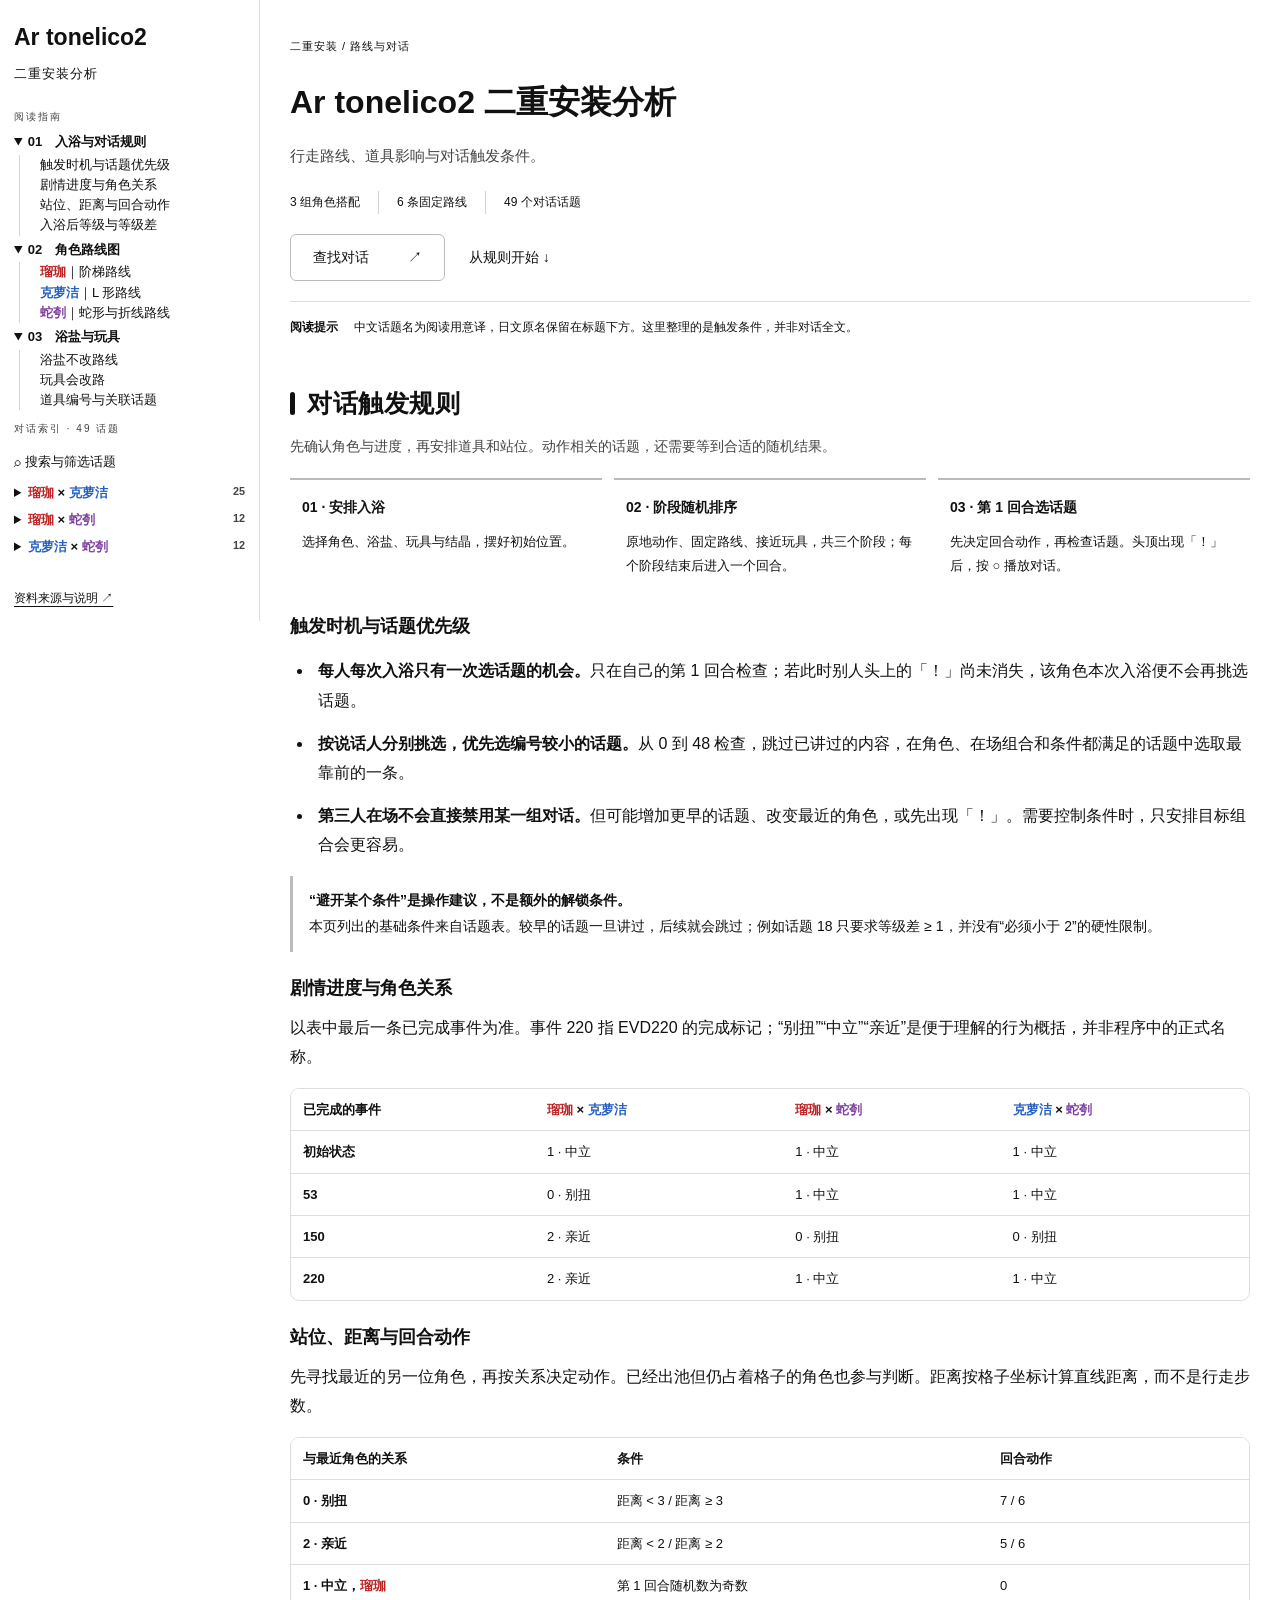
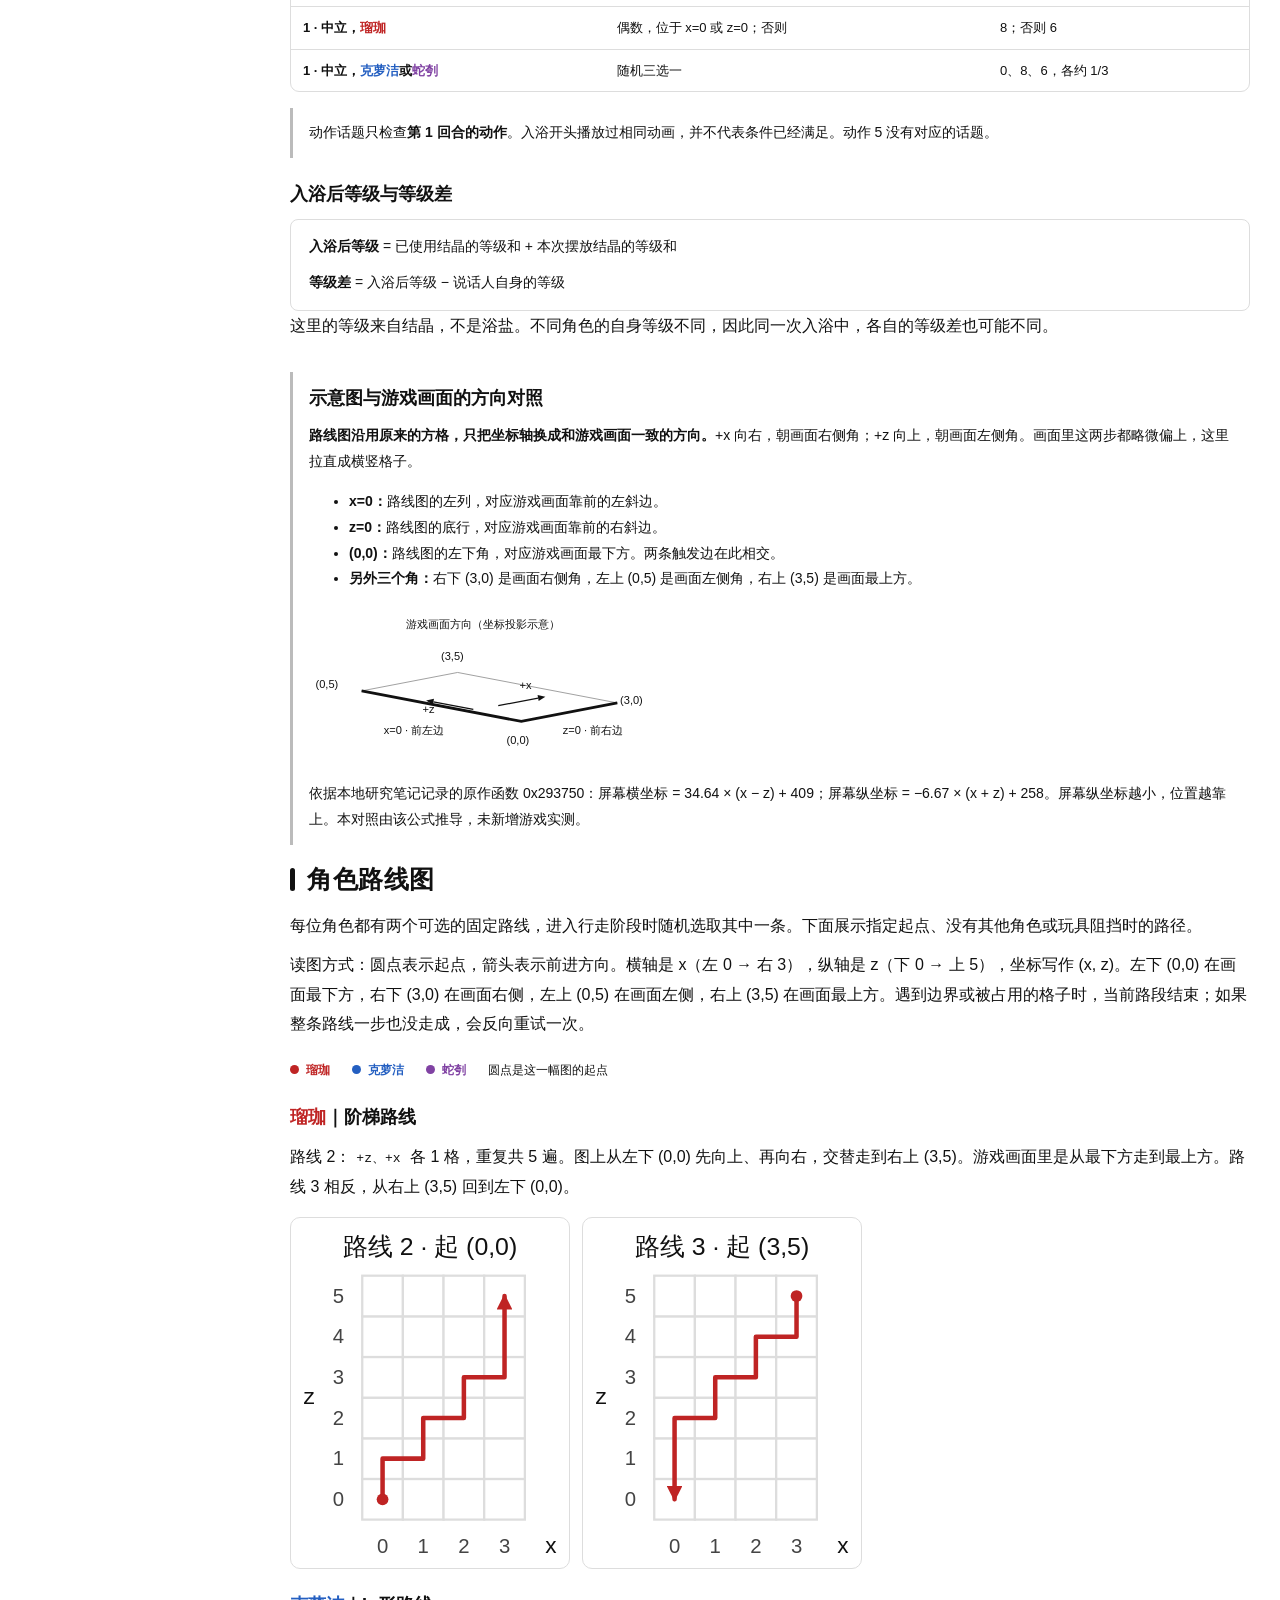
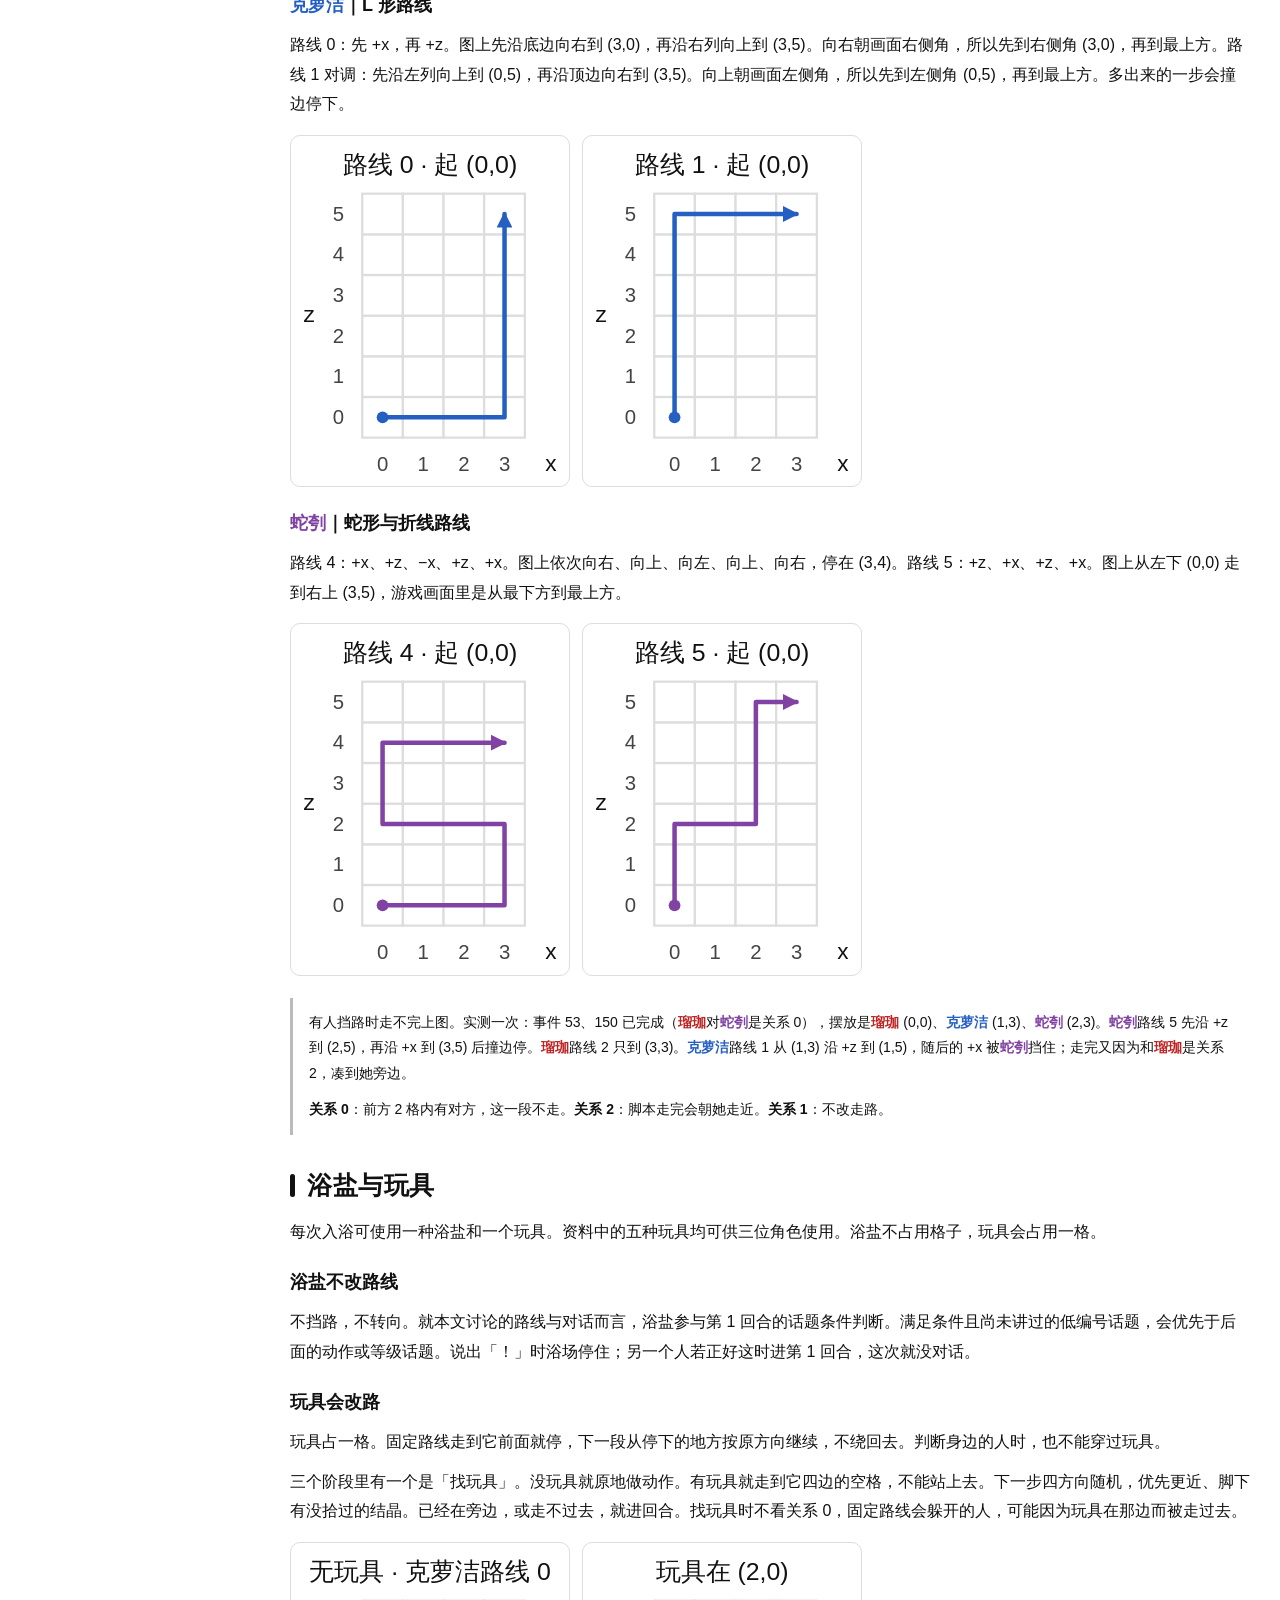
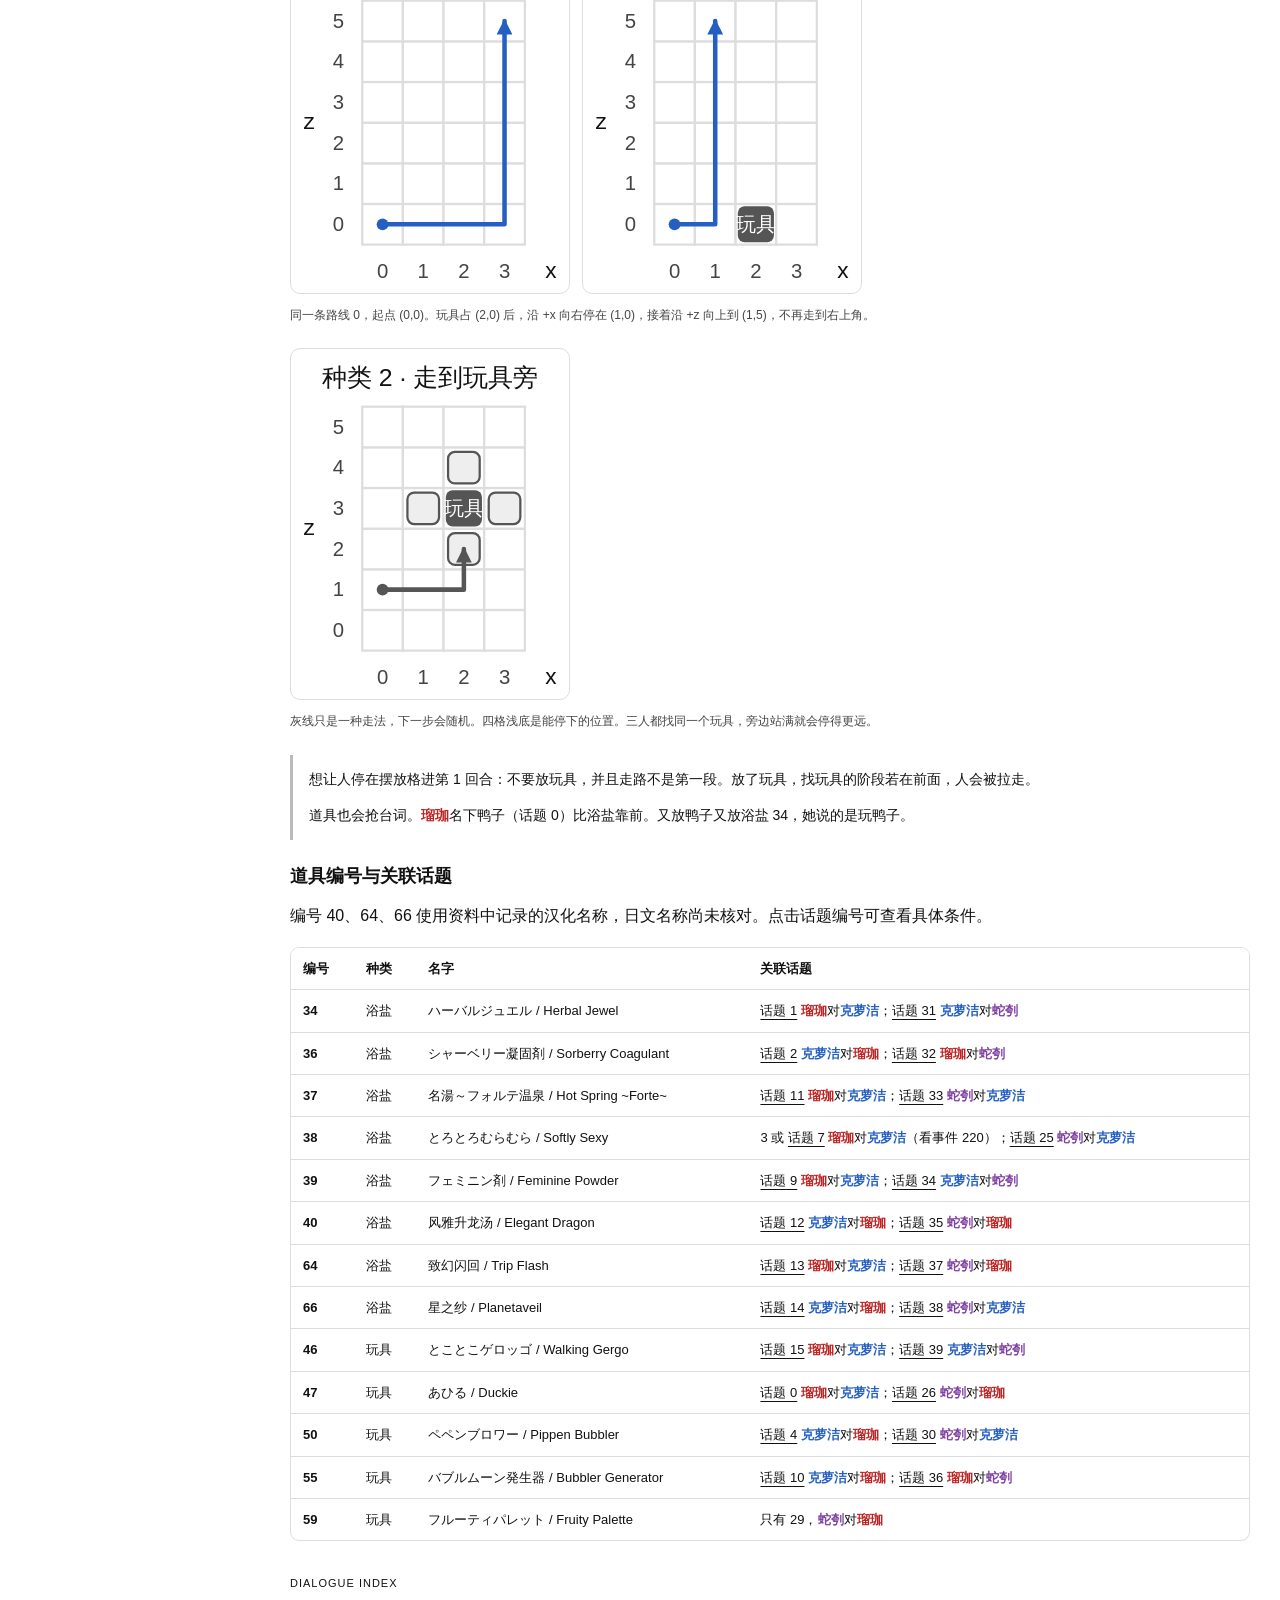
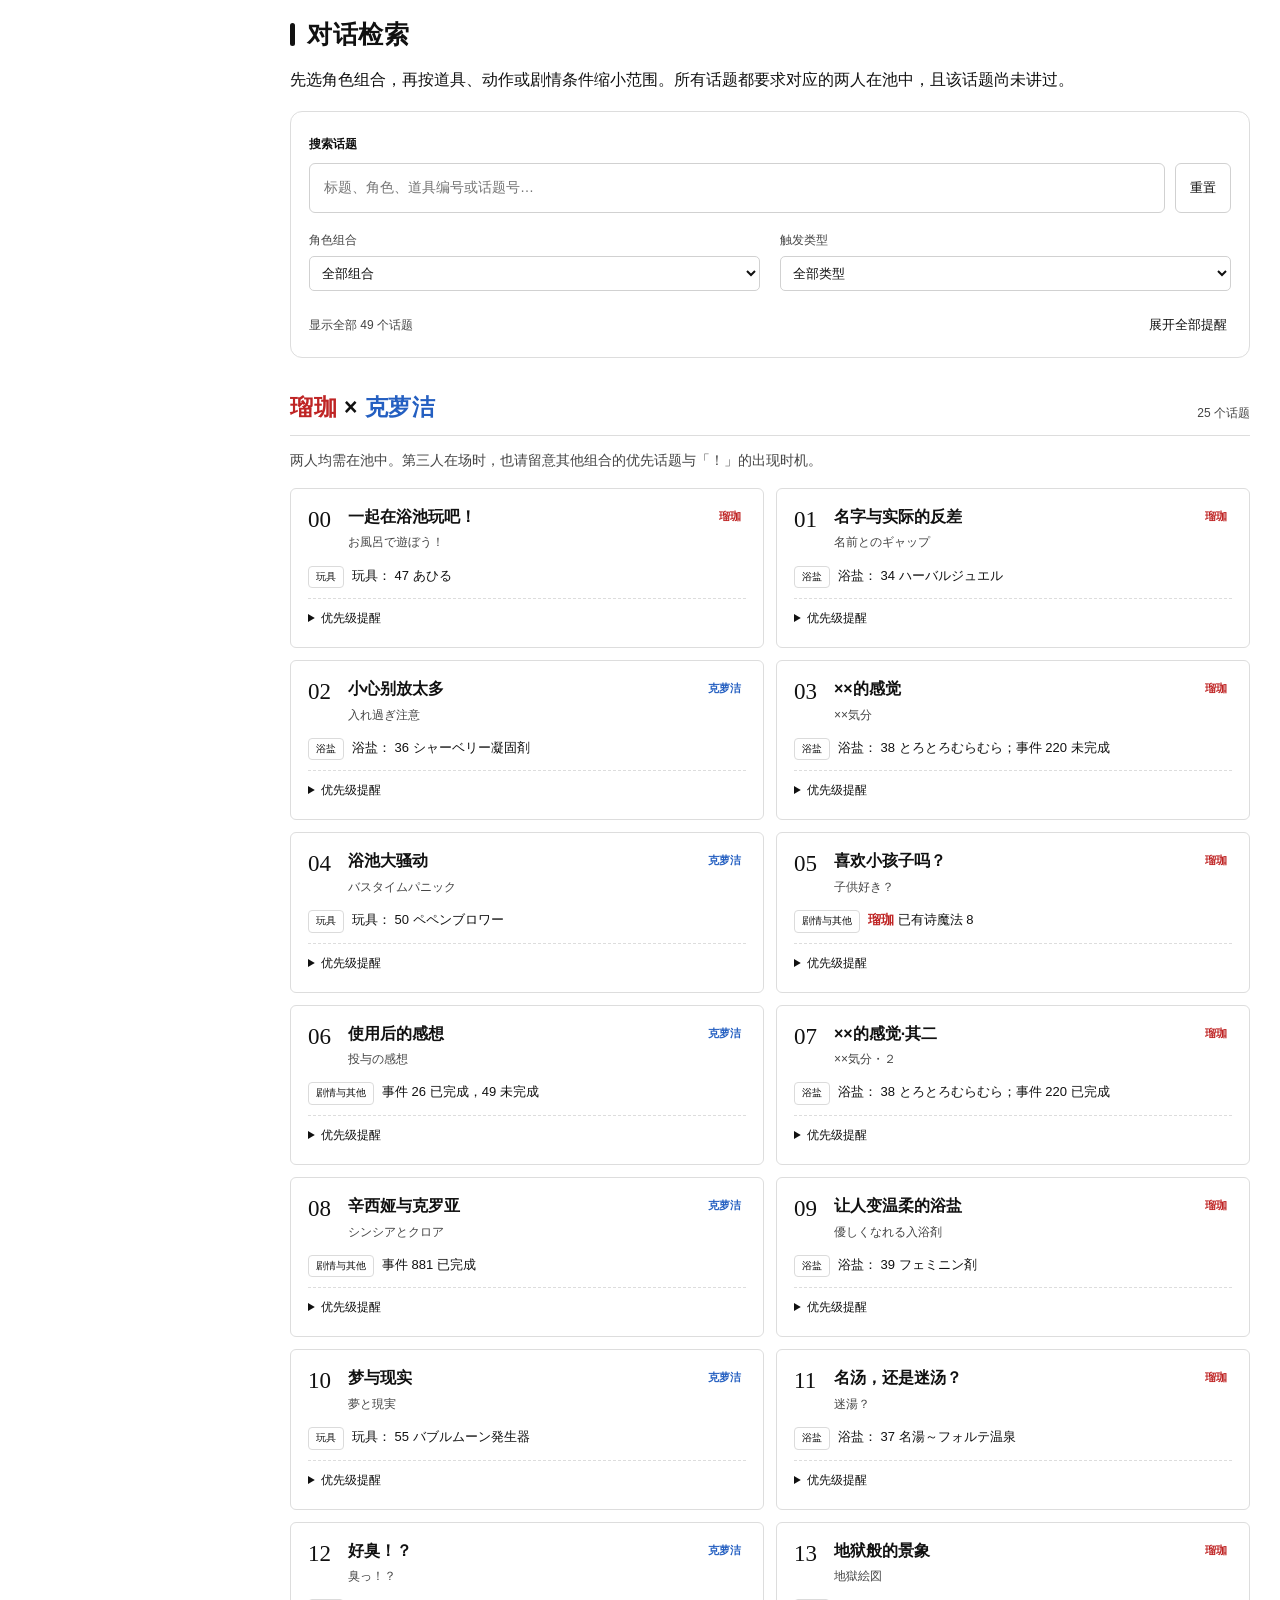
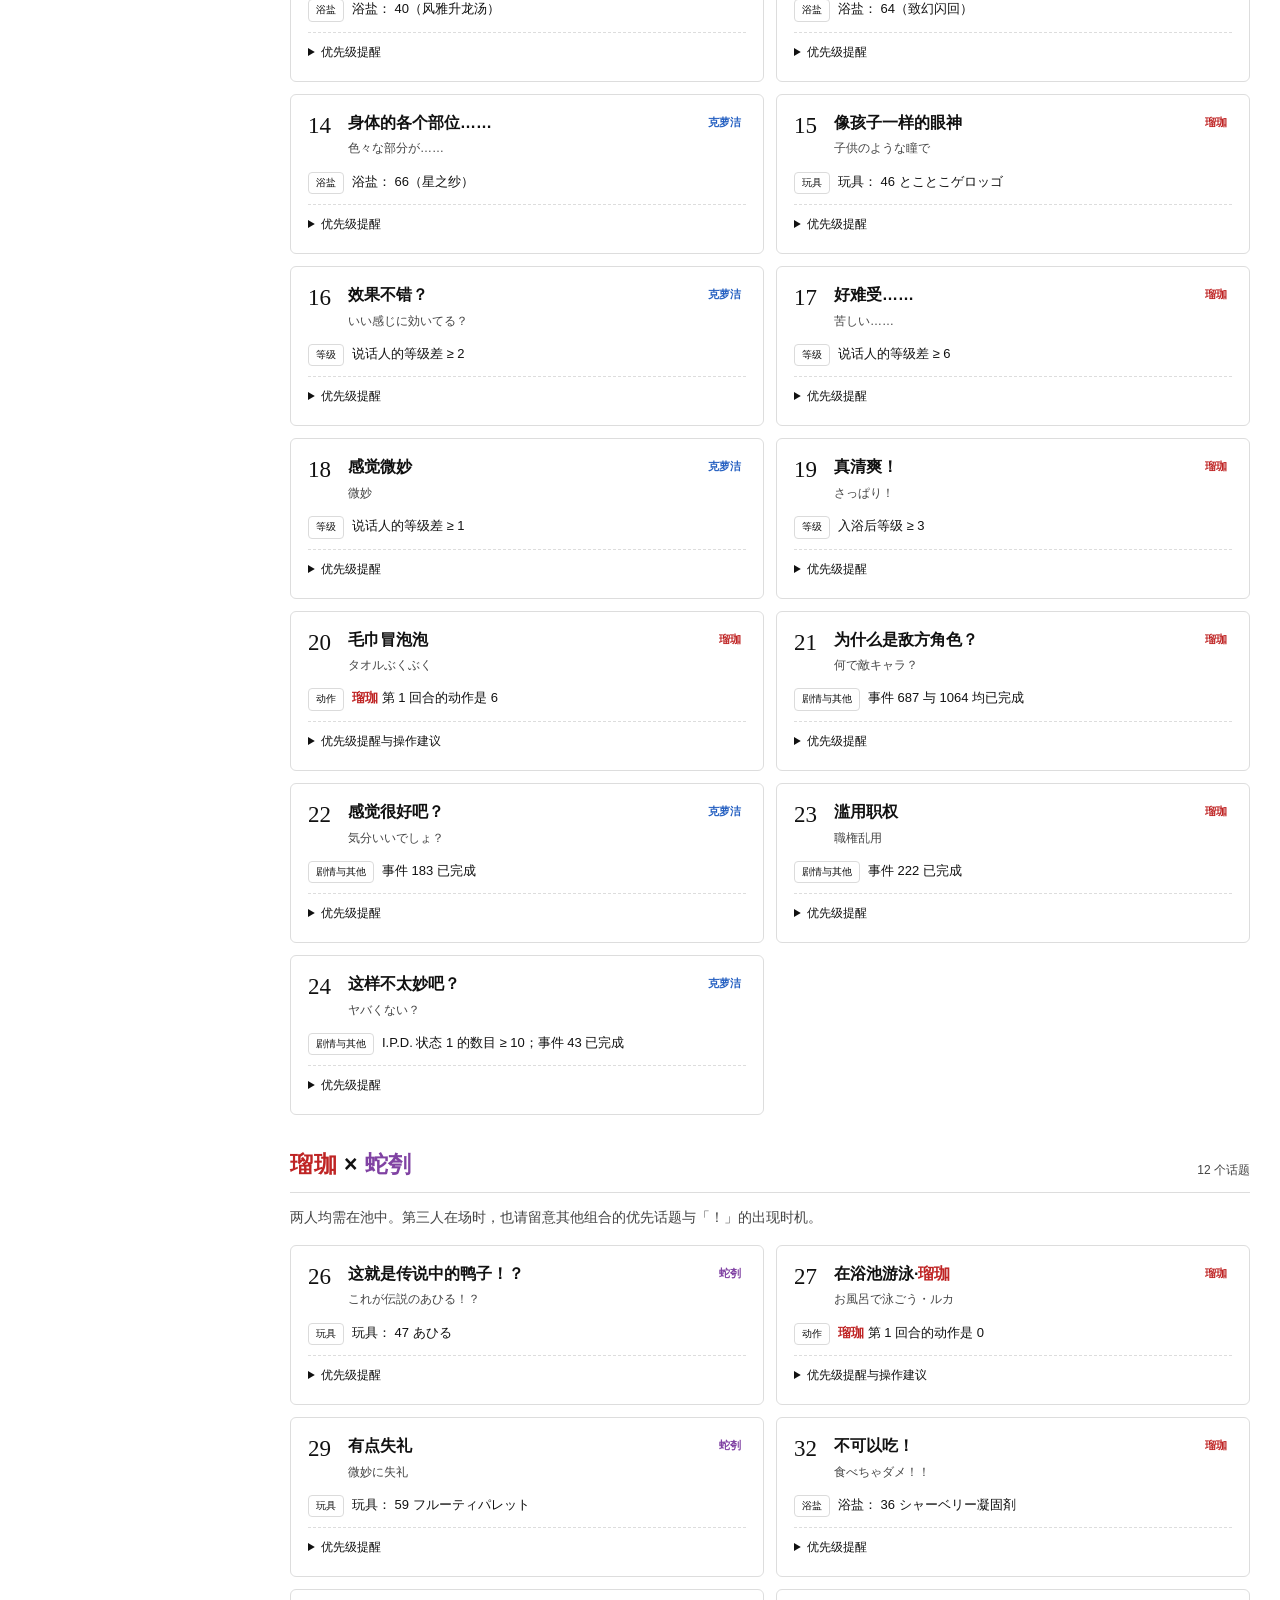
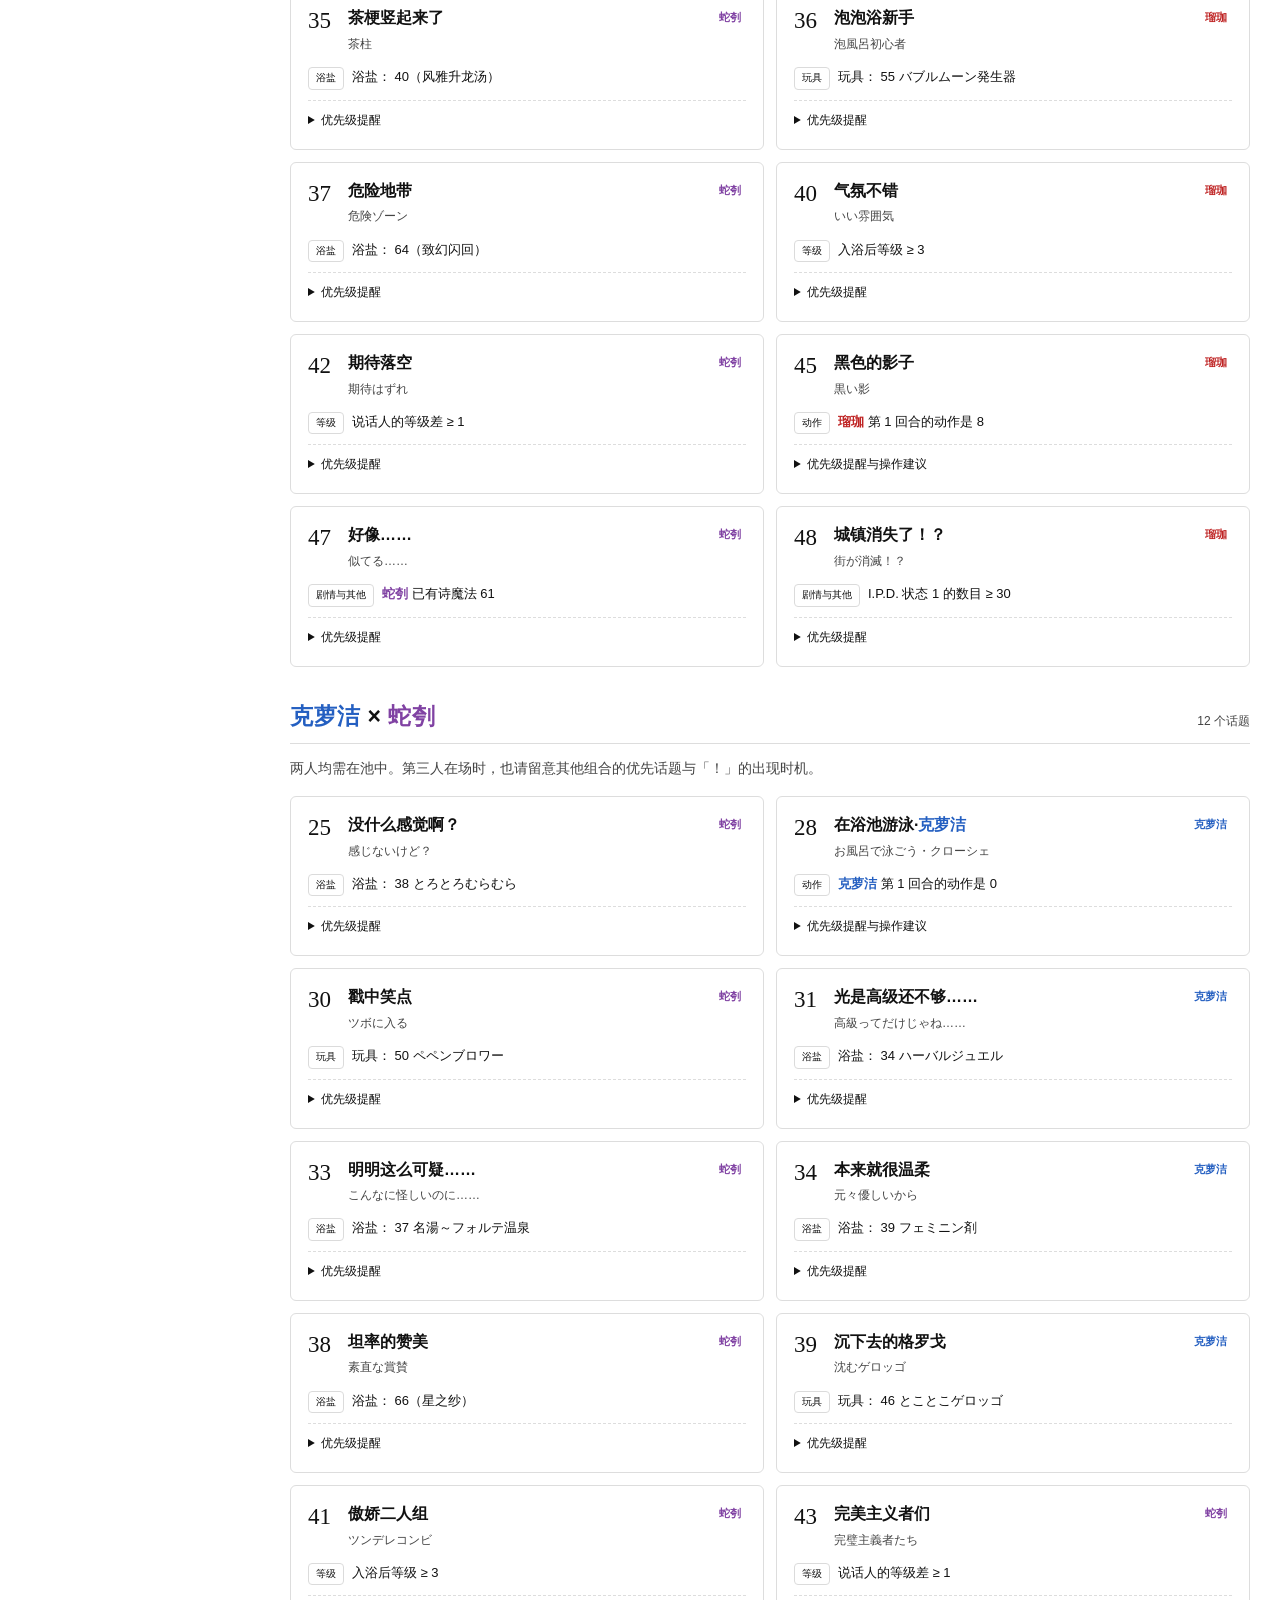
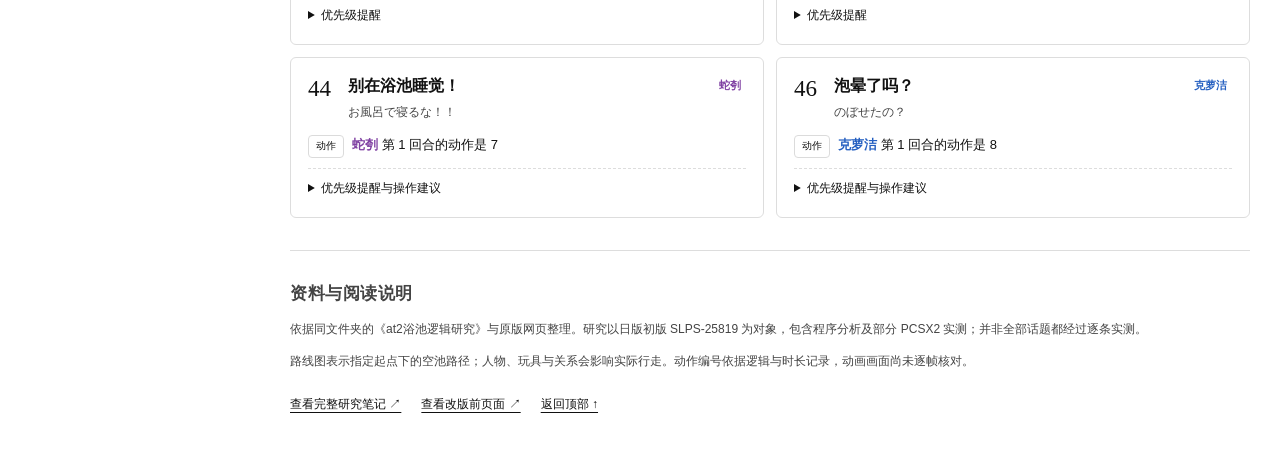
==== commit 21821db6: "Narrow the maximized sidebar to 260px and let it scroll inside the column. Co-authored-by: Cursor <c" ====
--- a/Ar tonelico2 二重安装分析.html
+++ b/Ar tonelico2 二重安装分析.html
@@ -13,7 +13,7 @@
 .primary{border:1px solid #bbb}.toc a:hover,.toc a.active,button:hover,tbody tr:hover{background:#f3f3f3}.note,.flow>div{border-color:#bbb}.topic:target{border-color:#777;box-shadow:0 0 0 2px #eee}
 .person.r,.topic[data-speaker="瑠珈"] .speaker{color:var(--ruka)}.person.c,.topic[data-speaker="克萝洁"] .speaker{color:var(--cloche)}.person.j,.topic[data-speaker="蛇刳"] .speaker{color:var(--jakuri)}
 /* Compact desktop layout; smaller windows keep readable columns. */
-.layout{max-width:2200px;margin:0 auto;grid-template-columns:clamp(240px,20vw,400px) minmax(0,1fr)}
+.layout{max-width:2200px;margin:0 auto;grid-template-columns:clamp(220px,18vw,260px) minmax(0,1fr)}
 .toc{width:100%;padding:24px 22px;font-size:13px}.brand{margin-bottom:22px}.nav-label{margin:18px 0 8px}.nav-group summary{padding:5px 0}.toc li a{padding:3px 8px}
 main{max-width:none;padding:24px 30px 48px;min-width:0}header{padding:12px 0 20px}section{margin:32px 0}h2{margin-bottom:12px}h3{margin:22px 0 10px}p{margin-bottom:10px}.intro-note{padding:14px 0}.flow{margin:18px 0;gap:12px}.flow>div{padding:12px}.note{padding:12px 16px;margin:16px 0}.formula{padding:14px 18px}.filters{padding:16px 18px;margin-top:16px;max-width:1000px}
 .panels{display:flex;flex-wrap:wrap;gap:14px;align-items:flex-start}svg.board,.panels svg:only-child{width:min(500px,calc((100% - 14px)/2));max-width:500px;padding:10px}.panels svg:only-child{width:min(500px,100%)}figure{margin:16px 0 22px}
@@ -27,7 +27,7 @@
 .panels{gap:12px}
 .panels svg.board,.panels svg.board:only-child{flex:0 1 280px;width:280px;max-width:100%;padding:8px}
 /* Desktop sidebar is exactly 400 CSS pixels, anchored to the window edge. */
-@media(min-width:1101px){.layout{max-width:none;margin:0;align-items:start;grid-template-columns:400px minmax(0,1fr)}.toc{width:400px;min-width:400px;max-width:400px;height:auto;max-height:none;align-self:start;overflow:visible;padding:16px 18px 12px}.nav-label{margin:10px 0 4px}.nav-group{margin-bottom:2px}.nav-group summary{padding:2px 0}.toc li a{padding:1px 8px;line-height:1.4}.toc ul{margin-bottom:2px;padding-bottom:0}}
+@media(min-width:1101px){.layout{max-width:none;margin:0;align-items:start;grid-template-columns:260px minmax(0,1fr)}.toc{width:260px;min-width:260px;max-width:260px;height:auto;max-height:100vh;align-self:start;overflow-x:hidden;overflow-y:auto;overscroll-behavior:contain;padding:16px 14px 12px}.nav-label{margin:10px 0 4px}.nav-group{margin-bottom:2px}.nav-group summary{padding:2px 0}.toc li a{padding:1px 8px;line-height:1.4}.toc ul{margin-bottom:2px;padding-bottom:0}}
 </style></head><body><a class="skip" href="#main">跳到正文</a><div class="mobile-bar"><b>Ar tonelico2 · 二重安装分析</b><button id="menu-toggle" aria-controls="navigation" aria-expanded="false">目录 ☰</button></div><div class="layout"><aside class="toc" id="navigation" aria-label="页面目录"><a class="brand" href="#top"><span>Ar tonelico2<small>二重安装分析</small></span></a><div class="nav-label">阅读指南</div><details class="nav-group" open><summary><a href="#rules">01　入浴与对话规则</a></summary><ul><li><a href="#rules-priority">触发时机与话题优先级</a></li><li><a href="#rules-relations">剧情进度与角色关系</a></li><li><a href="#rules-actions">站位、距离与回合动作</a></li><li><a href="#rules-levels">入浴后等级与等级差</a></li></ul></details><details class="nav-group" open><summary><a href="#routes">02　角色路线图</a></summary><ul><li><a href="#routes-1"><span class="person r">瑠珈</span>｜阶梯路线</a></li><li><a href="#routes-2"><span class="person c">克萝洁</span>｜L 形路线</a></li><li><a href="#routes-3"><span class="person j">蛇刳</span>｜蛇形与折线路线</a></li></ul></details><details class="nav-group" open><summary><a href="#items">03　浴盐与玩具</a></summary><ul><li><a href="#items-1">浴盐不改路线</a></li><li><a href="#items-2">玩具会改路</a></li><li><a href="#items-3">道具编号与关联话题</a></li></ul></details><div class="nav-label">对话索引 · 49 话题</div><a class="nav-search" href="#dialogues">⌕ 搜索与筛选话题</a><details class="nav-group"><summary><span class="person r">瑠珈</span> × <span class="person c">克萝洁</span><small>25</small></summary><ul><li><a href="#pair-lc">查看整组</a></li><li><a href="#topic-0"><em>00</em>一起在浴池玩吧！</a></li><li><a href="#topic-1"><em>01</em>名字与实际的反差</a></li><li><a href="#topic-2"><em>02</em>小心别放太多</a></li><li><a href="#topic-3"><em>03</em>××的感觉</a></li><li><a href="#topic-4"><em>04</em>浴池大骚动</a></li><li><a href="#topic-5"><em>05</em>喜欢小孩子吗？</a></li><li><a href="#topic-6"><em>06</em>使用后的感想</a></li><li><a href="#topic-7"><em>07</em>××的感觉·其二</a></li><li><a href="#topic-8"><em>08</em>辛西娅与克罗亚</a></li><li><a href="#topic-9"><em>09</em>让人变温柔的浴盐</a></li><li><a href="#topic-10"><em>10</em>梦与现实</a></li><li><a href="#topic-11"><em>11</em>名汤，还是迷汤？</a></li><li><a href="#topic-12"><em>12</em>好臭！？</a></li><li><a href="#topic-13"><em>13</em>地狱般的景象</a></li><li><a href="#topic-14"><em>14</em>身体的各个部位……</a></li><li><a href="#topic-15"><em>15</em>像孩子一样的眼神</a></li><li><a href="#topic-16"><em>16</em>效果不错？</a></li><li><a href="#topic-17"><em>17</em>好难受……</a></li><li><a href="#topic-18"><em>18</em>感觉微妙</a></li><li><a href="#topic-19"><em>19</em>真清爽！</a></li><li><a href="#topic-20"><em>20</em>毛巾冒泡泡</a></li><li><a href="#topic-21"><em>21</em>为什么是敌方角色？</a></li><li><a href="#topic-22"><em>22</em>感觉很好吧？</a></li><li><a href="#topic-23"><em>23</em>滥用职权</a></li><li><a href="#topic-24"><em>24</em>这样不太妙吧？</a></li></ul></details><details class="nav-group"><summary><span class="person r">瑠珈</span> × <span class="person j">蛇刳</span><small>12</small></summary><ul><li><a href="#pair-lj">查看整组</a></li><li><a href="#topic-26"><em>26</em>这就是传说中的鸭子！？</a></li><li><a href="#topic-27"><em>27</em>在浴池游泳·<span class="person r">瑠珈</span></a></li><li><a href="#topic-29"><em>29</em>有点失礼</a></li><li><a href="#topic-32"><em>32</em>不可以吃！</a></li><li><a href="#topic-35"><em>35</em>茶梗竖起来了</a></li><li><a href="#topic-36"><em>36</em>泡泡浴新手</a></li><li><a href="#topic-37"><em>37</em>危险地带</a></li><li><a href="#topic-40"><em>40</em>气氛不错</a></li><li><a href="#topic-42"><em>42</em>期待落空</a></li><li><a href="#topic-45"><em>45</em>黑色的影子</a></li><li><a href="#topic-47"><em>47</em>好像……</a></li><li><a href="#topic-48"><em>48</em>城镇消失了！？</a></li></ul></details><details class="nav-group"><summary><span class="person c">克萝洁</span> × <span class="person j">蛇刳</span><small>12</small></summary><ul><li><a href="#pair-cj">查看整组</a></li><li><a href="#topic-25"><em>25</em>没什么感觉啊？</a></li><li><a href="#topic-28"><em>28</em>在浴池游泳·<span class="person c">克萝洁</span></a></li><li><a href="#topic-30"><em>30</em>戳中笑点</a></li><li><a href="#topic-31"><em>31</em>光是高级还不够……</a></li><li><a href="#topic-33"><em>33</em>明明这么可疑……</a></li><li><a href="#topic-34"><em>34</em>本来就很温柔</a></li><li><a href="#topic-38"><em>38</em>坦率的赞美</a></li><li><a href="#topic-39"><em>39</em>沉下去的格罗戈</a></li><li><a href="#topic-41"><em>41</em>傲娇二人组</a></li><li><a href="#topic-43"><em>43</em>完美主义者们</a></li><li><a href="#topic-44"><em>44</em>别在浴池睡觉！</a></li><li><a href="#topic-46"><em>46</em>泡晕了吗？</a></li></ul></details><a class="source-link" href="#sources">资料来源与说明 ↗</a></aside><main id="main"><header id="top"><div class="eyebrow">二重安装 / 路线与对话</div><h1>Ar tonelico2 二重安装分析</h1><p class="lead">行走路线、道具影响与对话触发条件。</p><div class="hero-meta"><span>3 组角色搭配</span><span>6 条固定路线</span><span>49 个对话话题</span></div><a class="primary" href="#dialogues">查找对话 <span>↗</span></a><a class="secondary" href="#rules">从规则开始 ↓</a></header><div class="intro-note"><span>阅读提示</span>中文话题名为阅读用意译，日文原名保留在标题下方。这里整理的是触发条件，并非对话全文。</div><section id="rules"><h2>对话触发规则</h2>
 <p class="section-intro">先确认角色与进度，再安排道具和站位。动作相关的话题，还需要等到合适的随机结果。</p>
 <div class="flow"><div><b>01 · 安排入浴</b><p>选择角色、浴盐、玩具与结晶，摆好初始位置。</p></div><div><b>02 · 阶段随机排序</b><p>原地动作、固定路线、接近玩具，共三个阶段；每个阶段结束后进入一个回合。</p></div><div><b>03 · 第 1 回合选话题</b><p>先决定回合动作，再检查话题。头顶出现「！」后，按 ○ 播放对话。</p></div></div>
